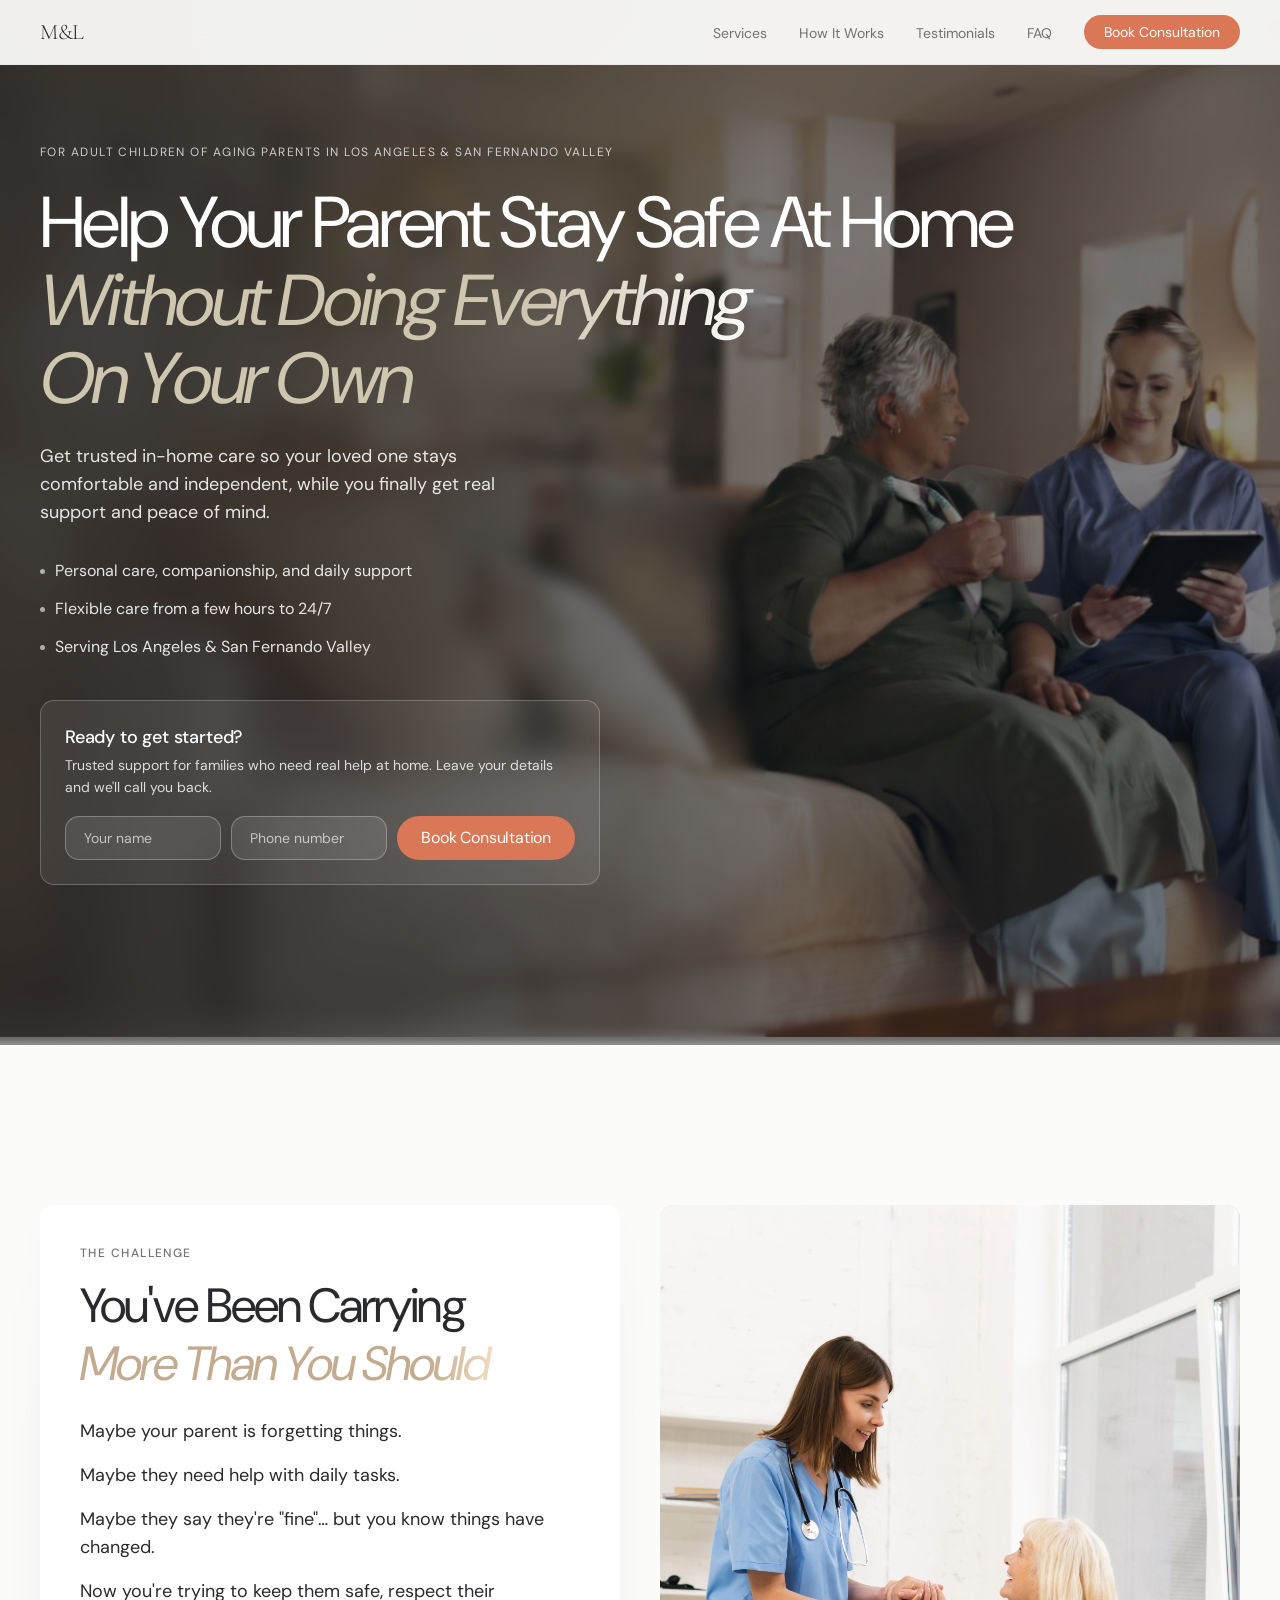
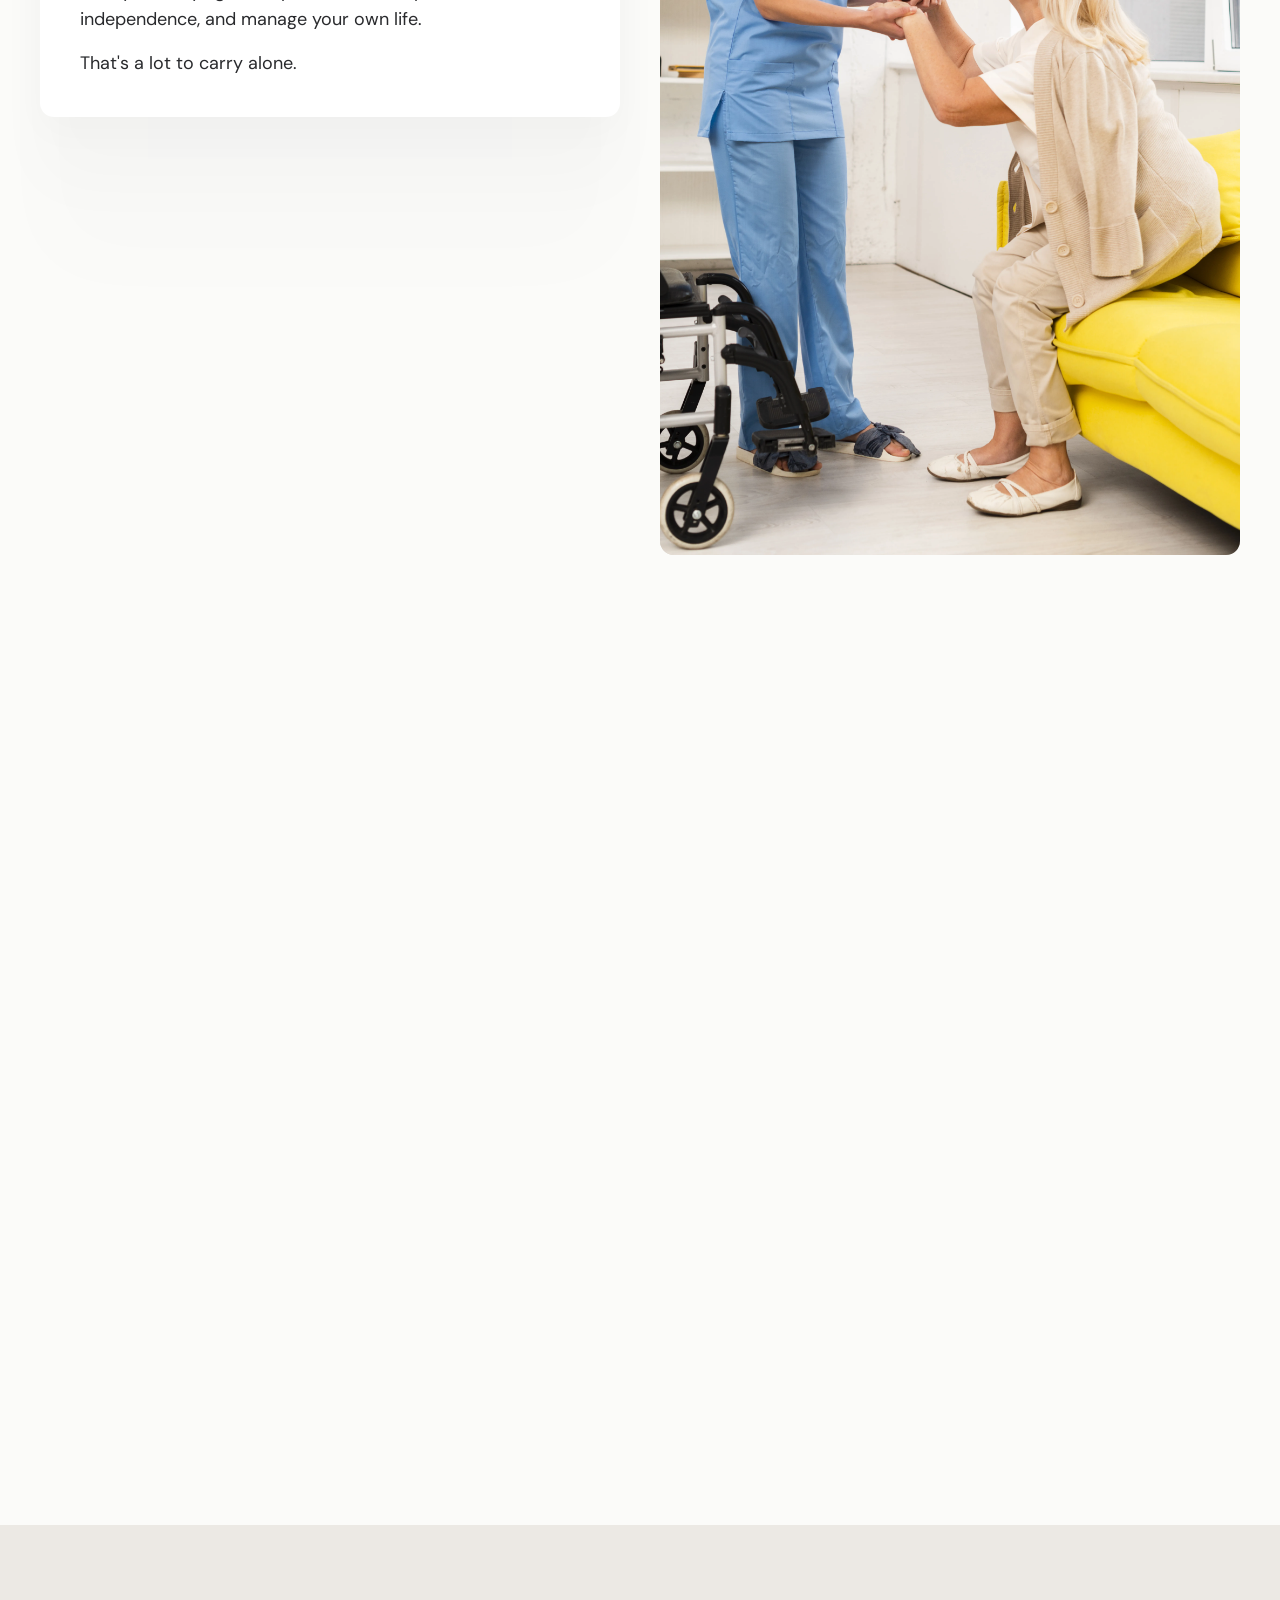
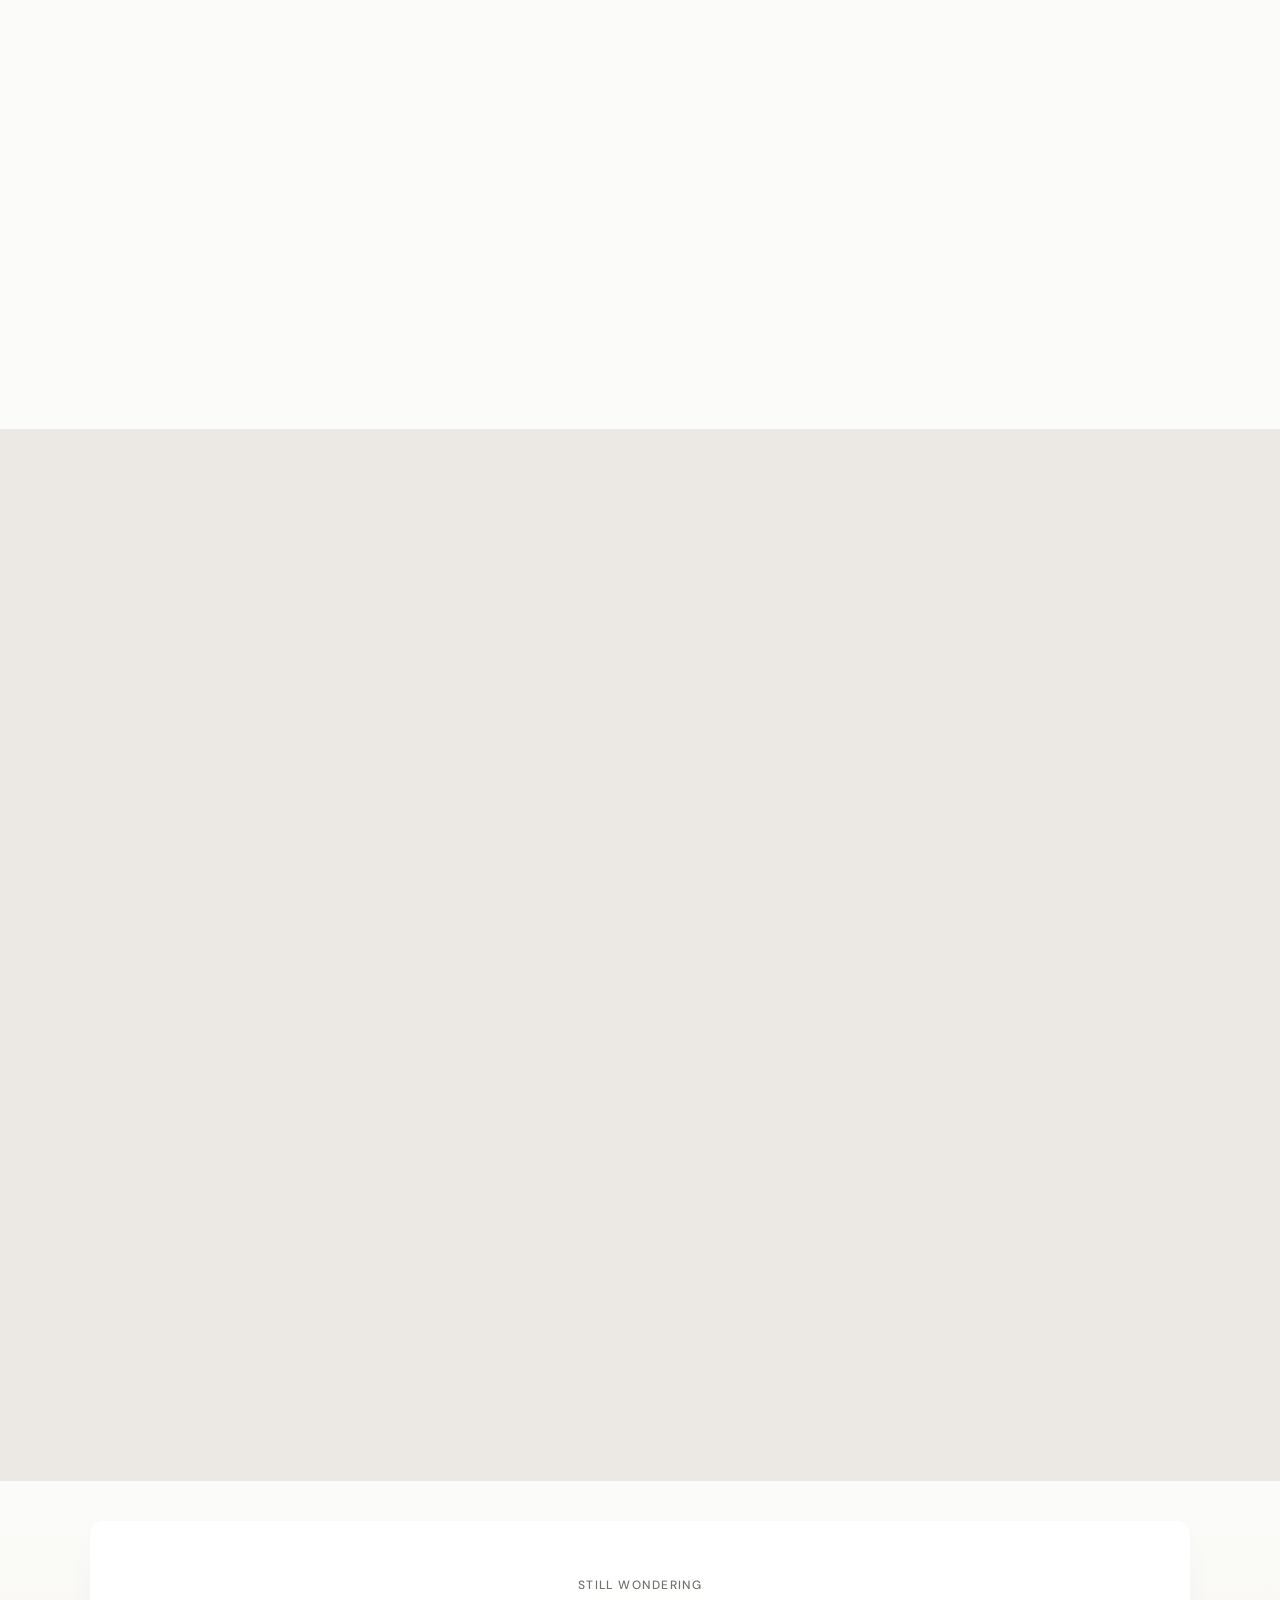
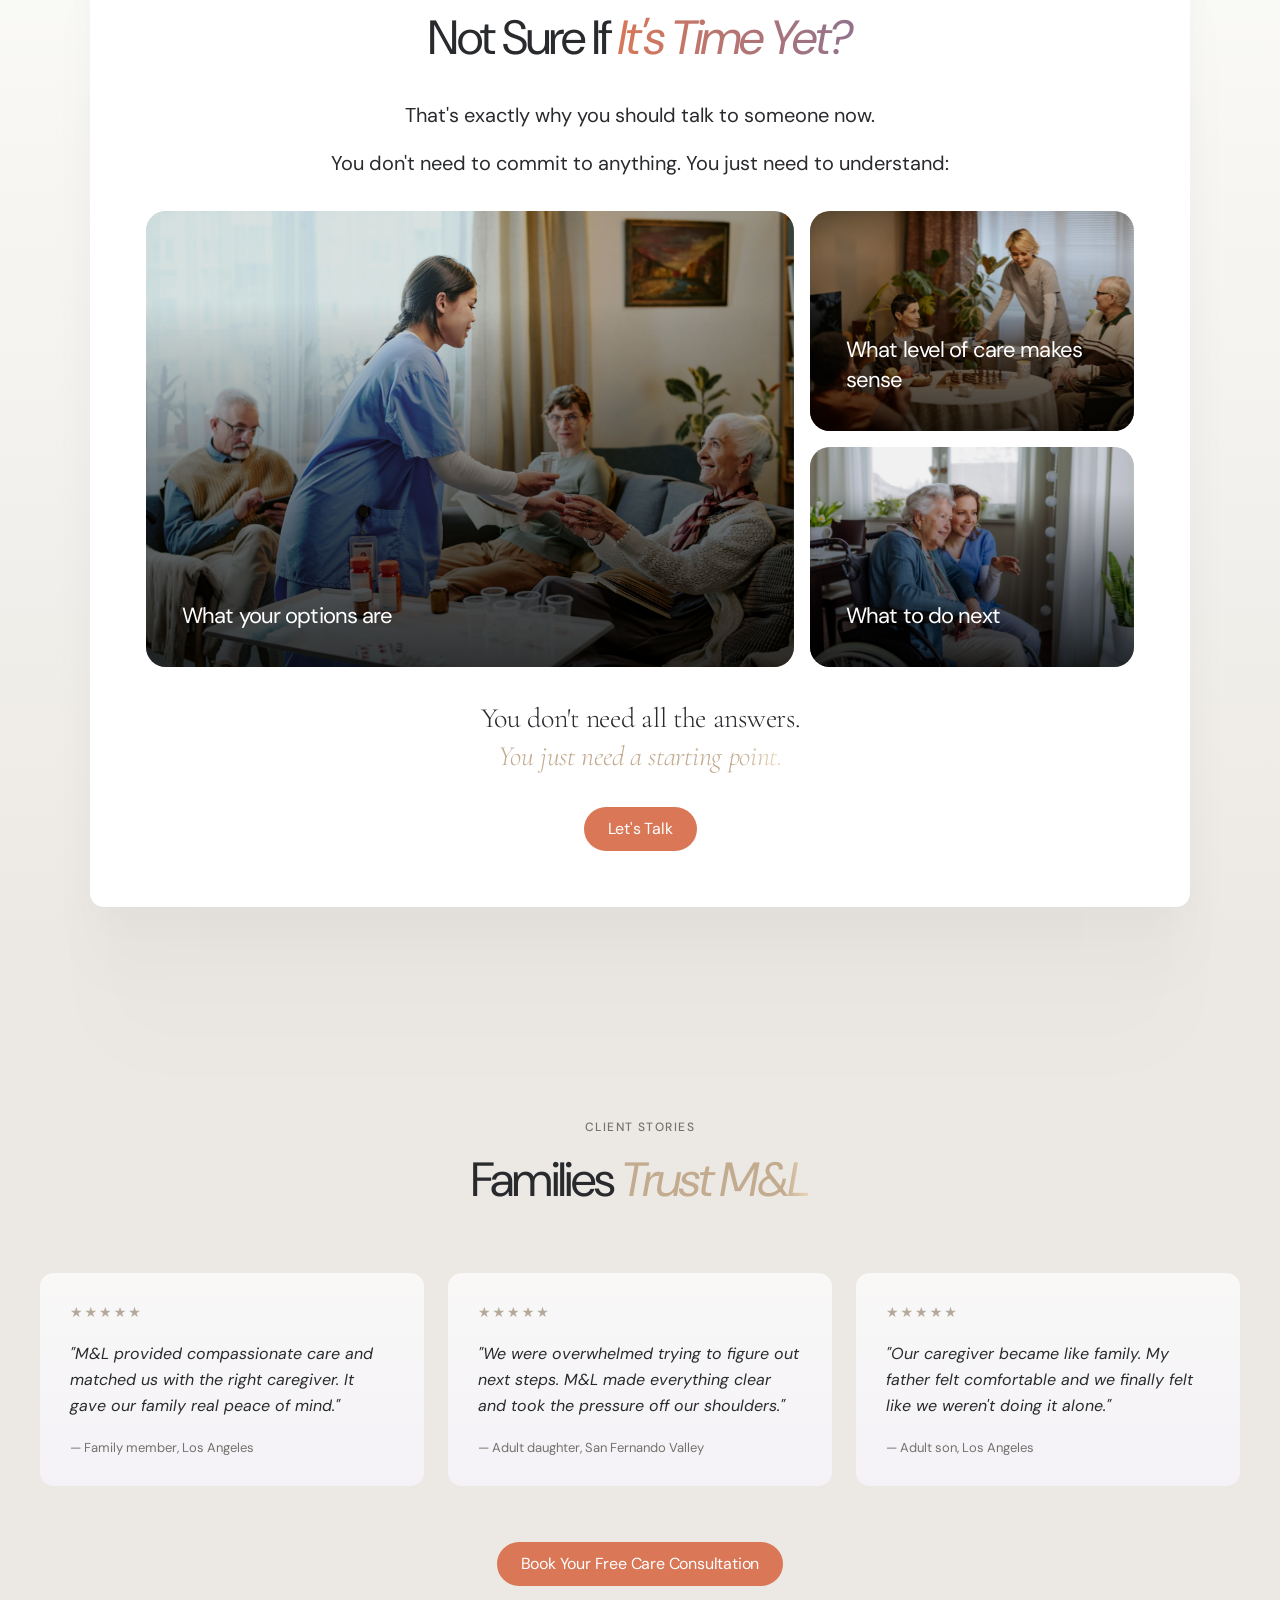
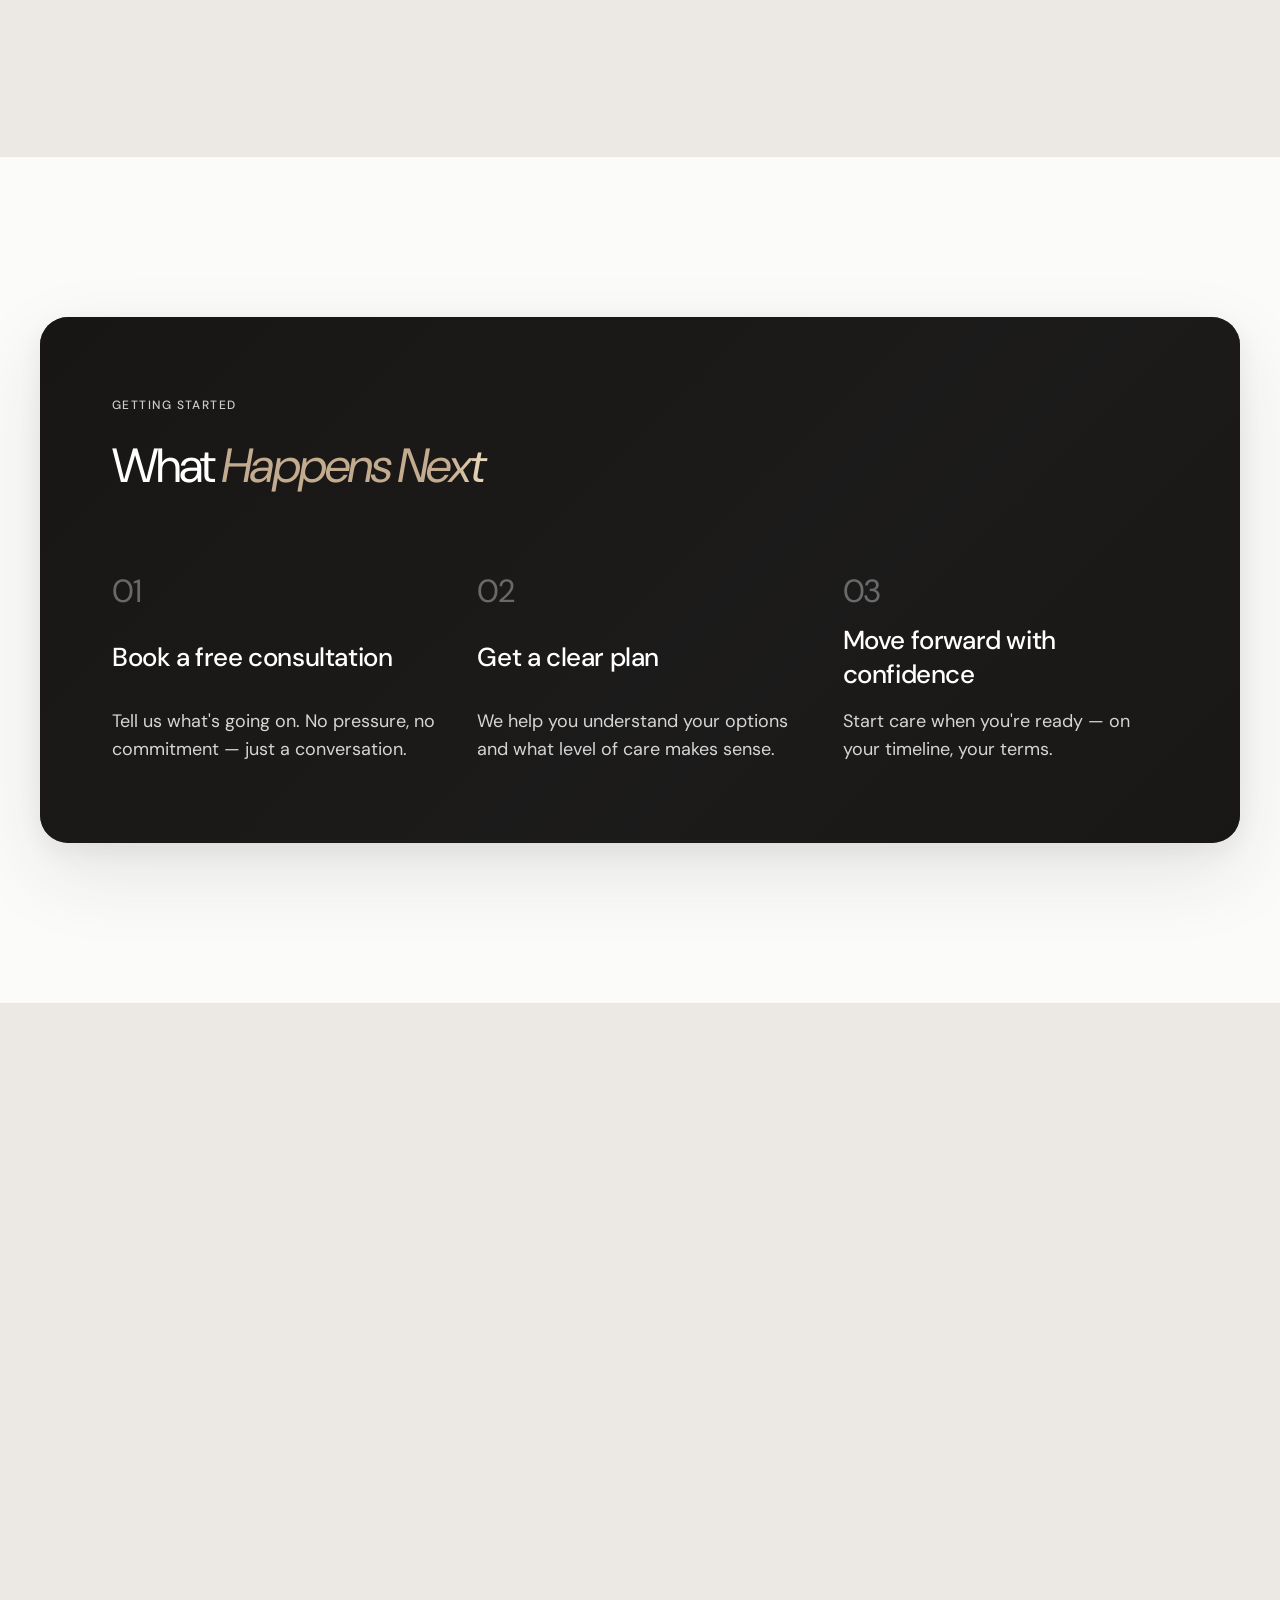
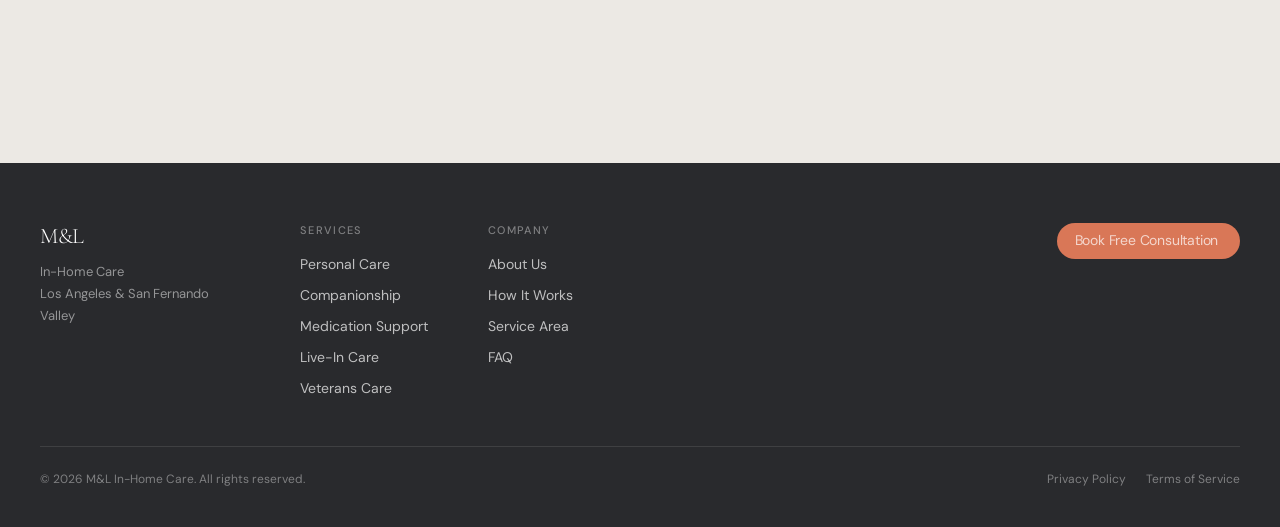
==== index.html @ bb6b0d6b "Fix thank-you video, add back-home CTA, widen LP hero text - thank-you.html: swap Cloudinary iframe " ====
<!DOCTYPE html>
<html lang="en">
<head>
<meta charset="UTF-8" />
<meta name="viewport" content="width=device-width, initial-scale=1.0" />
<title>M&L In-Home Care — Los Angeles & San Fernando Valley</title>

<link rel="preconnect" href="https://fonts.googleapis.com" />
<link rel="preconnect" href="https://fonts.gstatic.com" crossorigin />
<link href="https://fonts.googleapis.com/css2?family=Cormorant+Garamond:ital,wght@0,300;0,400;1,300;1,400&family=DM+Sans:ital,wght@0,300;0,400;0,500;1,300;1,400&display=swap" rel="stylesheet" />


<style>
  /* ─── DESIGN TOKENS ─── */
  :root {
    --c-bg: #fbfbf9;
    --c-bg-alt: #ece9e4;
    --c-text: #292a2d;
    --c-text-secondary: #73726c;
    --c-text-subdued: #5b666f;
    --c-white: #ffffff;
    --c-btn: #d97757;
    --c-btn-hover: #d78061;
    --c-border: #e6e8e9;
    --c-accent: #004250;
    --shadow-card: 0px 17px 37px rgba(41,42,45,0.02), 0px 67px 67px rgba(41,42,45,0.02), 0px 150px 90px rgba(41,42,45,0.01), 0px 267px 107px rgba(41,42,45,0);
    --font-serif: 'Cormorant Garamond', Georgia, serif;
    --font-sans: 'DM Sans', system-ui, -apple-system, sans-serif;
    --radius-sm: 8px;
    --radius-md: 14px;
    --radius-lg: 20px;
    --radius-pill: 9999px;
    --max-w: 1280px;
    --pad-h: 40px;
    --ease-organic: cubic-bezier(0.22, 1, 0.36, 1);
    --dur-btn: 0.45s;
  }

  *, *::before, *::after { box-sizing: border-box; margin: 0; padding: 0; }

  html { scroll-behavior: smooth; }

  /* ─── DECK-STYLE SNAP SCROLL (desktop only) ─── */
  @media (min-width: 901px) {
    html {
      scroll-padding-top: 64px;
    }
    #solution,
    #why,
    #services,
    #testimonials,
    #process,
    #faq,
    #cta-final {
      min-height: 90vh;
      display: flex;
      align-items: center;
    }
    #solution > .container,
    #why > .container,
    #services > .container,
    #testimonials > .container,
    #process > .container,
    #faq > .container,
    #cta-final > .container {
      width: 100%;
    }
    #services,
    #testimonials,
    #faq {
      padding-top: 100px;
      padding-bottom: 100px;
    }
    .faq-item { padding: 16px 0; }
  }

  body {
    font-family: var(--font-sans);
    background: var(--c-bg);
    color: var(--c-text);
    -webkit-font-smoothing: antialiased;
    overflow-x: hidden;
  }

  /* ─── CONTAINER ─── */
  .container {
    max-width: var(--max-w);
    margin: 0 auto;
    padding: 0 var(--pad-h);
  }

  /* ─── NAV ─── */
  nav {
    position: fixed;
    top: 0; left: 0; right: 0;
    z-index: 100;
    background: rgba(251,251,249,0.95);
    backdrop-filter: blur(16px);
    -webkit-backdrop-filter: blur(16px);
    border-bottom: 1px solid var(--c-border);
    transition: opacity 220ms ease, transform 220ms ease;
  }
  nav.is-hidden {
    opacity: 0;
    pointer-events: none;
    transform: translateY(-8px);
  }
  @media (max-width: 900px) {
    nav.is-hidden {
      opacity: 1;
      pointer-events: auto;
      transform: none;
    }
  }
  @media (prefers-reduced-motion: reduce) {
    nav { transition: none; }
  }
  .nav-inner {
    max-width: var(--max-w);
    margin: 0 auto;
    padding: 0 var(--pad-h);
    height: 64px;
    display: flex;
    align-items: center;
    justify-content: space-between;
  }
  .nav-logo {
    font-family: var(--font-serif);
    font-size: 22px;
    font-weight: 300;
    color: var(--c-text);
    letter-spacing: -0.5px;
    text-decoration: none;
  }
  .nav-links {
    display: flex;
    align-items: center;
    gap: 32px;
    list-style: none;
  }
  .nav-links a {
    font-size: 14px;
    color: var(--c-text-secondary);
    text-decoration: none;
    transition: color var(--dur-btn) var(--ease-organic);
  }
  .nav-links a:not(.nav-cta) {
    position: relative;
  }
  .nav-links a:not(.nav-cta)::after {
    content: '';
    position: absolute;
    left: 0;
    bottom: -4px;
    width: 100%;
    height: 1.5px;
    background: var(--c-btn);
    transform: scaleX(0);
    transform-origin: left center;
    transition: transform var(--dur-btn) var(--ease-organic);
  }
  .nav-links a:not(.nav-cta):hover { color: var(--c-btn); }
  .nav-links a:not(.nav-cta):hover::after { transform: scaleX(1); }
  .nav-cta {
    display: inline-flex;
    align-items: center;
    background: var(--c-btn);
    color: var(--c-white) !important;
    padding: 8px 20px;
    border-radius: var(--radius-pill);
    font-size: 14px !important;
    line-height: 1;
    transition: background var(--dur-btn) var(--ease-organic) !important;
  }
  .nav-cta:hover { background: var(--c-btn-hover) !important; color: var(--c-white) !important; }
  .nav-cta::after {
    content: '→';
    display: inline-flex;
    align-items: center;
    line-height: 1;
    font-size: 1.25em;
    max-width: 0;
    margin-left: 0;
    opacity: 0;
    overflow: hidden;
    transition: max-width var(--dur-btn) var(--ease-organic), margin-left var(--dur-btn) var(--ease-organic), opacity var(--dur-btn) var(--ease-organic);
  }
  .nav-cta:hover::after {
    max-width: 1.5em;
    margin-left: 6px;
    opacity: 1;
  }
  .nav-mobile-btn {
    display: none;
    background: none;
    border: none;
    cursor: pointer;
    padding: 4px;
    color: var(--c-text);
  }

  /* ─── BUTTONS ─── */
  .btn {
    display: inline-flex;
    align-items: center;
    justify-content: center;
    border: none;
    cursor: pointer;
    font-family: var(--font-sans);
    font-size: 16px;
    font-weight: 400;
    line-height: 1;
    border-radius: var(--radius-pill);
    padding: 10px 24px;
    height: 44px;
    text-decoration: none;
    transition: background var(--dur-btn) var(--ease-organic), transform var(--dur-btn) var(--ease-organic);
    letter-spacing: -0.2px;
  }
  .btn-primary { background: var(--c-btn); color: var(--c-white); }
  .btn-primary:hover { background: var(--c-btn-hover); transform: translateY(-1px); }
  .btn-primary::after {
    content: '→';
    display: inline-flex;
    align-items: center;
    line-height: 1;
    font-size: 1.25em;
    max-width: 0;
    margin-left: 0;
    opacity: 0;
    overflow: hidden;
    transition: max-width var(--dur-btn) var(--ease-organic), margin-left var(--dur-btn) var(--ease-organic), opacity var(--dur-btn) var(--ease-organic);
  }
  .btn-primary:hover::after {
    max-width: 1.5em;
    margin-left: 8px;
    opacity: 1;
  }
  .btn-sm { font-size: 14px; height: 36px; padding: 8px 18px; }

  /* ─── LOCATION PILL ─── */
  .location-pill {
    display: inline-block;
    padding: 8px 16px;
    background: rgba(255,255,255,0.15);
    border-radius: var(--radius-md);
    font-size: 14px;
    color: #A6A09B;
  }

  /* ─── SCROLL ANIMATION ─── */
  .reveal {
    opacity: 0;
    transform: translateY(24px);
    transition: opacity 0.7s ease, transform 0.7s ease;
  }
  .reveal.visible {
    opacity: 1;
    transform: translateY(0);
  }
  .reveal-left {
    opacity: 0;
    transform: translateX(-24px);
    transition: opacity 0.7s ease, transform 0.7s ease;
  }
  .reveal-left.visible {
    opacity: 1;
    transform: translateX(0);
  }
  .reveal-right {
    opacity: 0;
    transform: translateX(24px);
    transition: opacity 0.7s ease, transform 0.7s ease;
  }
  .reveal-right.visible {
    opacity: 1;
    transform: translateX(0);
  }
  .delay-1 { transition-delay: 0.1s; }
  .delay-2 { transition-delay: 0.2s; }
  .delay-3 { transition-delay: 0.3s; }
  .delay-4 { transition-delay: 0.4s; }

  /* ─── SECTION HEADINGS ─── */
  .section-eyebrow {
    font-size: 12px;
    font-weight: 500;
    letter-spacing: 0.12em;
    text-transform: uppercase;
    color: var(--c-text-secondary);
    margin-bottom: 16px;
  }
  .section-title {
    font-family: var(--font-sans);
    font-size: 48px;
    font-weight: 400;
    line-height: 58px;
    letter-spacing: -1.92px;
    color: var(--c-text);
    margin-bottom: 24px;
  }
  @keyframes title-em-shine {
    0%   { background-position: 200% center; }
    100% { background-position: -200% center; }
  }
  .section-title em,
  .problem-card-headline em,
  .outcome-headline em,
  .objection-bold em {
    font-style: italic;
    display: inline-block;
    padding: 0 0.12em;
    margin: 0 -0.12em;
    background: linear-gradient(
      90deg,
      #C2AB8E 0%,
      #C2AB8E 42%,
      #F0DDC2 50%,
      #C2AB8E 58%,
      #C2AB8E 100%
    );
    background-size: 200% auto;
    -webkit-background-clip: text;
    background-clip: text;
    -webkit-text-fill-color: transparent;
    color: transparent;
    animation: title-em-shine 7s linear infinite;
  }
  /* ─── ICON CIRCLE ─── */
  .icon-circle {
    width: 40px;
    height: 40px;
    border-radius: 50%;
    background: var(--c-text);
    display: flex;
    align-items: center;
    justify-content: center;
    flex-shrink: 0;
    transition: background 280ms ease, transform 280ms cubic-bezier(0.2, 0.7, 0.2, 1);
  }
  .icon-circle svg {
    width: 16px;
    height: 16px;
    stroke: var(--c-white);
    fill: none;
    stroke-width: 1.5;
    stroke-linecap: round;
    stroke-linejoin: round;
  }

  /* ─── PLACEHOLDER IMAGE ─── */
  .img-placeholder {
    width: 100%;
    border-radius: var(--radius-md);
    overflow: hidden;
    position: relative;
    background: #e8e4de;
  }
  .img-placeholder-inner {
    display: flex;
    flex-direction: column;
    align-items: center;
    justify-content: center;
    padding: 48px 32px;
    text-align: center;
    gap: 12px;
    min-height: 420px;
  }
  .img-placeholder-stripes {
    position: absolute;
    inset: 0;
    background-image: repeating-linear-gradient(
      -45deg,
      transparent,
      transparent 12px,
      rgba(115,114,108,0.07) 12px,
      rgba(115,114,108,0.07) 13px
    );
  }
  .img-placeholder-label {
    position: relative;
    font-family: monospace;
    font-size: 11px;
    color: var(--c-text-secondary);
    opacity: 0.7;
    letter-spacing: 0.05em;
    text-align: center;
    line-height: 1.6;
  }

  /* ═══════════════════════════════════════
     SECTION 1: HERO
  ═══════════════════════════════════════ */
  #hero {
    position: relative;
    background-image: url('/images/hero-bg.jpg');
    background-size: cover;
    background-position: 60% center;
    background-repeat: no-repeat;
    padding-top: calc(80px + 64px);
    padding-bottom: 160px;
    overflow: hidden;
  }
  .hero-overlay {
    position: absolute;
    inset: 0;
    background: rgba(20, 18, 15, 0.48);
    z-index: 0;
  }
  .hero-inner {
    position: relative;
    z-index: 1;
    display: flex;
    justify-content: flex-start;
  }
  .hero-text { max-width: 1100px; }

  .hero-eyebrow {
    font-size: 12px;
    font-weight: 400;
    letter-spacing: 0.12em;
    text-transform: uppercase;
    color: rgba(255,255,255,0.75);
    margin-bottom: 24px;
  }
  .hero-headline {
    font-family: var(--font-sans);
    font-size: 72px;
    font-weight: 400;
    line-height: 78px;
    letter-spacing: -2.7px;
    color: #ffffff;
    margin-bottom: 24px;
  }
  .hero-headline em {
    font-style: italic;
    display: inline-block;
    padding: 0 0.12em;
    margin: 0 -0.12em;
    background: linear-gradient(
      90deg,
      #cfc6b0 0%,
      #cfc6b0 35%,
      #ffffff 50%,
      #cfc6b0 65%,
      #cfc6b0 100%
    );
    background-size: 200% auto;
    -webkit-background-clip: text;
    background-clip: text;
    -webkit-text-fill-color: transparent;
    color: transparent;
    animation: title-em-shine 7s linear infinite;
  }
  .hero-subheadline {
    font-size: 18px;
    line-height: 28px;
    color: rgba(255,255,255,0.88);
    margin-bottom: 32px;
    max-width: 480px;
  }
  .hero-bullets {
    list-style: none;
    margin-bottom: 40px;
    display: flex;
    flex-direction: column;
    gap: 12px;
  }
  .hero-bullets li {
    display: flex;
    align-items: center;
    gap: 10px;
    font-size: 16px;
    line-height: 26px;
    color: rgba(255,255,255,0.88);
  }
  .hero-bullets li::before {
    content: '';
    width: 5px;
    height: 5px;
    border-radius: 50%;
    background: rgba(255,255,255,0.6);
    flex-shrink: 0;
  }

  /* ─── SHARED INPUT (used by hero easy-form) ─── */
  .trust-cta-input {
    font-family: var(--font-sans);
    font-size: 14px;
    color: var(--c-text);
    background: var(--c-bg-alt);
    border: 1px solid var(--c-border);
    border-radius: var(--radius-md);
    padding: 0 18px;
    height: 44px;
    outline: none;
    transition: border-color 0.2s;
    width: 180px;
  }
  .trust-cta-input:focus { border-color: var(--c-text-secondary); }
  .trust-cta-input::placeholder { color: #b0aea9; }
  .trust-cta-btn { white-space: nowrap; flex-shrink: 0; }

  /* ─── HERO EASY-FORM (glass → solid on hover) ─── */
  .hero-easy-form {
    margin-top: 32px;
    max-width: 560px;
    padding: 24px;
    border-radius: var(--radius-md);
    background: rgba(255,255,255,0.08);
    backdrop-filter: blur(14px);
    -webkit-backdrop-filter: blur(14px);
    border: 1px solid rgba(255,255,255,0.22);
    transition: background 240ms ease, border-color 240ms ease,
                box-shadow 240ms ease, transform 240ms ease;
  }
  .hero-easy-title {
    font-size: 18px;
    font-weight: 500;
    color: #fff;
    margin: 0 0 6px;
    letter-spacing: -0.01em;
    transition: color 240ms ease;
  }
  .hero-easy-desc {
    font-size: 14px;
    line-height: 1.55;
    color: rgba(255,255,255,0.82);
    margin: 0 0 18px;
    transition: color 240ms ease;
  }
  .hero-easy-form form {
    display: flex;
    gap: 10px;
    flex-wrap: wrap;
    align-items: center;
  }
  .hero-easy-form .trust-cta-input {
    background: rgba(255,255,255,0.10);
    color: #fff;
    border-color: rgba(255,255,255,0.28);
    width: auto;
    flex: 1;
    min-width: 140px;
    transition: background 240ms ease, border-color 240ms ease, color 240ms ease;
  }
  .hero-easy-form .trust-cta-input::placeholder { color: rgba(255,255,255,0.65); }

  .hero-easy-form:hover,
  .hero-easy-form:focus-within,
  .hero-easy-form.is-tapped {
    background: #ffffff;
    border-color: rgba(0,0,0,0.06);
    box-shadow: 0 18px 50px rgba(20,18,15,0.28);
    transform: translateY(-2px);
  }
  .hero-easy-form:hover .hero-easy-title,
  .hero-easy-form:focus-within .hero-easy-title,
  .hero-easy-form.is-tapped .hero-easy-title { color: var(--c-text); }
  .hero-easy-form:hover .hero-easy-desc,
  .hero-easy-form:focus-within .hero-easy-desc,
  .hero-easy-form.is-tapped .hero-easy-desc { color: var(--c-text-secondary); }
  .hero-easy-form:hover .trust-cta-input,
  .hero-easy-form:focus-within .trust-cta-input,
  .hero-easy-form.is-tapped .trust-cta-input {
    background: var(--c-bg-alt);
    color: var(--c-text);
    border-color: var(--c-border);
  }
  .hero-easy-form:hover .trust-cta-input::placeholder,
  .hero-easy-form:focus-within .trust-cta-input::placeholder,
  .hero-easy-form.is-tapped .trust-cta-input::placeholder { color: #b0aea9; }
  @media (max-width: 900px) {
    .hero-easy-form { max-width: 100%; }
  }

  /* ═══════════════════════════════════════
     BENTO GRID (used inside Still Wondering)
  ═══════════════════════════════════════ */
  .bento-grid {
    width: 100%;
    display: grid;
    grid-template-columns: 2fr 1fr;
    grid-template-rows: 1fr 1fr;
    grid-template-areas:
      "big top"
      "big bottom";
    gap: 16px;
    min-height: 340px;
  }
  .bento-card {
    background: #dcd8d2;
    border-radius: 20px;
    padding: 36px;
    display: flex;
    flex-direction: column;
    justify-content: flex-end;
    align-items: flex-start;
    min-height: 220px;
    position: relative;
    overflow: hidden;
    text-align: left;
  }
  .bento-card:nth-child(1) { grid-area: big; }
  .bento-card:nth-child(2) { grid-area: top; }
  .bento-card:nth-child(3) { grid-area: bottom; }
  .bento-card-img {
    position: absolute;
    inset: 0;
    width: 100%;
    height: 100%;
    object-fit: cover;
    z-index: 0;
    transition: transform 700ms cubic-bezier(0.2, 0.7, 0.2, 1);
    will-change: transform;
  }
  @media (hover: hover) and (min-width: 901px) {
    .bento-card:hover .bento-card-img { transform: scale(1.07); }
  }
  .bento-card::after {
    content: '';
    position: absolute;
    inset: 0;
    background: linear-gradient(to top, rgba(0,0,0,0.78) 0%, rgba(0,0,0,0.42) 45%, rgba(0,0,0,0.05) 80%);
    z-index: 1;
    pointer-events: none;
  }
  .bento-card-text {
    font-family: var(--font-sans);
    font-size: 22px;
    font-weight: 400;
    line-height: 30px;
    letter-spacing: -0.88px;
    color: #ffffff;
    margin: 0;
    max-width: 100%;
    position: relative;
    z-index: 2;
    text-shadow: 0 1px 12px rgba(0,0,0,0.25);
  }
  @media (max-width: 900px) {
    .bento-grid {
      grid-template-columns: 1fr;
      grid-template-rows: auto auto auto;
      grid-template-areas: "big" "top" "bottom";
      min-height: 0;
      gap: 14px;
    }
    .bento-card { padding: 32px; min-height: 200px; }
    .bento-card-text {
      font-size: 20px;
      line-height: 28px;
      letter-spacing: -0.8px;
    }
  }
  @media (max-width: 480px) {
    .bento-card { padding: 28px; min-height: 180px; }
    .bento-card-text {
      font-size: 18px;
      line-height: 26px;
      letter-spacing: -0.72px;
    }
  }

  /* ═══════════════════════════════════════
     SECTION 3: PROBLEM
  ═══════════════════════════════════════ */
  #problem {
    background: var(--c-bg);
    padding: 160px 0;
  }
  .problem-inner {
    display: grid;
    grid-template-columns: 1fr 1fr;
    gap: 40px;
    align-items: stretch;
  }
  .problem-carousel {
    position: relative;
    width: 100%;
    aspect-ratio: 4 / 5;
    min-height: 600px;
    border-radius: var(--radius-md);
    overflow: hidden;
    background: #d9d4ca;
  }
  .problem-carousel-img {
    position: absolute;
    inset: 0;
    width: 100%;
    height: 100%;
    object-fit: cover;
    opacity: 0;
    transition: opacity 1s ease;
  }
  .problem-carousel-img.active { opacity: 1; }
  .problem-cards {
    display: flex;
    flex-direction: column;
    gap: 40px;
    justify-content: center;
  }
  .problem-card-block {
    background: var(--c-white);
    border-radius: var(--radius-md);
    padding: 40px;
    box-shadow: var(--shadow-card);
  }
  .problem-card-block .section-eyebrow {
    font-size: 12px;
    letter-spacing: 0.12em;
    text-transform: uppercase;
    color: var(--c-text-secondary);
    margin-bottom: 16px;
  }
  .problem-card-headline {
    font-family: var(--font-sans);
    font-size: 48px;
    font-weight: 400;
    line-height: 58px;
    color: var(--c-text);
    margin-bottom: 24px;
    letter-spacing: -1.92px;
  }
  .problem-body p {
    font-size: 18px;
    line-height: 28px;
    color: var(--c-text);
    margin-bottom: 16px;
  }
  .problem-body p:last-child { margin-bottom: 0; }
  .problem-subheading {
    font-size: 18px;
    color: var(--c-text);
    margin-bottom: 24px;
  }
  .problem-checklist {
    list-style: none;
    display: flex;
    flex-direction: column;
    gap: 16px;
    margin-bottom: 32px;
  }
  .problem-checklist li {
    display: flex;
    align-items: center;
    gap: 16px;
    font-size: 16px;
    line-height: 26px;
    color: var(--c-text);
  }
  .problem-check {
    width: 24px;
    height: 24px;
    border-radius: 50%;
    background: var(--c-text);
    display: flex;
    align-items: center;
    justify-content: center;
    flex-shrink: 0;
  }
  .problem-check svg {
    width: 12px;
    height: 12px;
    stroke: #fff;
    fill: none;
    stroke-width: 2;
    stroke-linecap: round;
    stroke-linejoin: round;
  }

  @media (max-width: 768px) {
    .problem-inner { grid-template-columns: 1fr; gap: 24px; }
    .problem-carousel { min-height: 400px; }
    .problem-card-block { padding: 32px; }
    .problem-card-headline { font-size: 38px; line-height: 46px; }
  }

  /* ═══════════════════════════════════════
     SECTION 4: SOLUTION
  ═══════════════════════════════════════ */
  #solution {
    background: var(--c-bg);
    padding: 160px 0;
  }
  .solution-inner {
    display: grid;
    grid-template-columns: 1fr 1fr;
    gap: 80px;
    align-items: start;
  }
  .solution-services {
    display: grid;
    grid-template-columns: 1fr 1fr;
    gap: 12px;
    margin-top: 16px;
  }
  .service-pill {
    background: var(--c-bg-alt);
    border-radius: var(--radius-md);
    padding: 10px 14px;
    font-size: 14px;
    color: var(--c-text);
    line-height: 22px;
    cursor: default;
    transition: background var(--dur-btn) var(--ease-organic), transform var(--dur-btn) var(--ease-organic), box-shadow var(--dur-btn) var(--ease-organic);
  }
  .service-pill:hover {
    background: var(--c-white);
    transform: translateY(-2px);
    box-shadow: 0 4px 12px rgba(41,42,45,0.06);
  }

  /* ═══════════════════════════════════════
     SECTION 5: EMOTIONAL OUTCOME
  ═══════════════════════════════════════ */
  #outcome {
    background: var(--c-bg-alt);
    padding: 160px 0;
  }
  .outcome-inner {
    display: grid;
    grid-template-columns: 1fr 1fr;
    gap: 40px;
    align-items: stretch;
  }
  .outcome-image {
    position: relative;
    width: 100%;
    aspect-ratio: 4 / 5;
    min-height: 600px;
    border-radius: var(--radius-md);
    overflow: hidden;
    background: #d9d4ca;
  }
  .outcome-video {
    position: absolute;
    inset: 0;
    width: 100%;
    height: 100%;
    object-fit: cover;
    display: block;
  }
  .outcome-cards {
    display: flex;
    flex-direction: column;
    gap: 40px;
    justify-content: center;
  }
  .outcome-card-block {
    background: var(--c-white);
    border-radius: var(--radius-md);
    padding: 40px;
    box-shadow: var(--shadow-card);
  }
  .outcome-card-block .section-eyebrow {
    font-size: 12px;
    letter-spacing: 0.12em;
    text-transform: uppercase;
    color: var(--c-text-secondary);
    margin-bottom: 16px;
  }
  .outcome-card-block .outcome-headline {
    font-family: var(--font-sans);
    font-size: 48px;
    font-weight: 400;
    line-height: 58px;
    color: var(--c-text);
    margin-bottom: 24px;
    letter-spacing: -1.92px;
  }
  .outcome-body p {
    font-size: 18px;
    line-height: 28px;
    color: var(--c-text);
    margin-bottom: 16px;
  }
  .outcome-body p:last-child { margin-bottom: 0; }
  .outcome-subheading {
    font-size: 18px;
    color: var(--c-text);
    margin-bottom: 24px;
  }
  .outcome-checklist {
    list-style: none;
    display: flex;
    flex-direction: column;
    gap: 16px;
  }
  .outcome-checklist li {
    display: flex;
    align-items: center;
    gap: 16px;
    font-size: 16px;
    line-height: 26px;
    color: var(--c-text);
  }
  .outcome-check {
    width: 24px;
    height: 24px;
    border-radius: 50%;
    background: var(--c-text);
    display: flex;
    align-items: center;
    justify-content: center;
    flex-shrink: 0;
  }
  .outcome-check svg {
    width: 12px;
    height: 12px;
    stroke: #fff;
    fill: none;
    stroke-width: 2;
    stroke-linecap: round;
    stroke-linejoin: round;
  }

  @media (max-width: 768px) {
    .outcome-inner { grid-template-columns: 1fr; gap: 24px; }
    .outcome-card-block { padding: 32px; }
    .outcome-card-block .outcome-headline { font-size: 38px; line-height: 46px; }
  }

  /* ═══════════════════════════════════════
     SECTION 6: WHY M&L
  ═══════════════════════════════════════ */
  #why {
    background: var(--c-bg);
    padding: 160px 0;
  }
  .why-inner {
    display: grid;
    grid-template-columns: 1fr 1fr;
    grid-template-areas:
      "header header"
      "media list";
    column-gap: 80px;
    row-gap: 56px;
    align-items: center;
  }
  .why-header {
    grid-area: header;
    max-width: 720px;
    display: flex;
    flex-direction: column;
    gap: 12px;
  }
  .why-media { grid-area: media; }
  .why-list { grid-area: list; }
  .why-desc {
    font-size: 18px;
    line-height: 30px;
    color: var(--c-text-secondary);
    max-width: 600px;
  }
  .why-reasons {
    display: flex;
    flex-direction: column;
    gap: 32px;
  }
  .why-reason {
    display: flex;
    align-items: center;
    gap: 20px;
  }
  .why-reason .icon-circle {
    width: 52px;
    height: 52px;
  }
  .why-reason .icon-circle svg {
    width: 20px;
    height: 20px;
  }
  .why-reason-text { font-size: 18px; line-height: 30px; color: var(--c-text); }
  .why-slider {
    position: relative;
    width: 100%;
    aspect-ratio: 4 / 3;
    margin-top: 16px;
    border-radius: 16px;
    overflow: hidden;
    background: var(--c-bg-alt);
  }
  .why-slide {
    position: absolute;
    inset: 0;
    width: 100%;
    height: 100%;
    object-fit: cover;
    opacity: 0;
    transition: opacity 900ms ease;
  }
  .why-slide.is-active { opacity: 1; }
  .why-slider-dots {
    position: absolute;
    bottom: 14px;
    left: 50%;
    transform: translateX(-50%);
    display: flex;
    gap: 8px;
    z-index: 2;
  }
  .why-slider-dot {
    width: 8px;
    height: 8px;
    border-radius: 50%;
    background: rgba(255,255,255,0.55);
    border: none;
    padding: 0;
    cursor: pointer;
    box-shadow: 0 1px 6px rgba(0,0,0,0.25);
    transition: background 200ms ease, transform 200ms ease;
  }
  .why-slider-dot:hover { background: rgba(255,255,255,0.9); }
  .why-slider-dot.is-active { background: #fff; transform: scale(1.3); }

  /* ═══════════════════════════════════════
     SECTION 7: SERVICES
  ═══════════════════════════════════════ */
  #services {
    background: var(--c-bg-alt);
    padding: 160px 0;
  }
  .services-grid {
    display: grid;
    grid-template-columns: repeat(4, 1fr);
    gap: 20px;
    margin-top: 64px;
  }
  .service-card {
    background: var(--c-white);
    border-radius: var(--radius-md);
    padding: 28px;
    box-shadow: var(--shadow-card);
    display: flex;
    flex-direction: column;
    gap: 14px;
    cursor: pointer;
    text-decoration: none;
    color: inherit;
    transition: transform 320ms cubic-bezier(0.2, 0.7, 0.2, 1),
                box-shadow 320ms ease;
  }
  .service-card-title {
    font-size: 18px;
    font-weight: 400;
    color: var(--c-text);
    line-height: 26px;
    letter-spacing: -0.3px;
    transition: color 240ms ease;
  }
  .service-card-desc {
    font-size: 14px;
    line-height: 22px;
    color: var(--c-text-secondary);
  }
  .service-card::after {
    content: 'Learn more →';
    display: block;
    margin-top: 4px;
    font-size: 13px;
    font-weight: 500;
    color: var(--c-btn);
    letter-spacing: 0.02em;
    opacity: 0;
    transform: translateY(4px);
    transition: opacity 280ms ease, transform 280ms ease;
  }
  @media (hover: hover) and (min-width: 901px) {
    .service-card:hover {
      transform: translateY(-6px);
      box-shadow: 0 20px 44px rgba(41,42,45,0.14);
    }
    .service-card:hover .icon-circle {
      background: var(--c-btn);
    }
    .service-card:hover::after {
      opacity: 1;
      transform: translateY(0);
    }
  }
  .services-cta {
    margin-top: 56px;
    text-align: center;
  }

  /* ═══════════════════════════════════════
     SECTION 8: OBJECTION
  ═══════════════════════════════════════ */
  #objection {
    background: linear-gradient(180deg, var(--c-bg) 0%, var(--c-bg-alt) 100%);
    padding: 40px 0;
    min-height: 90vh;
    display: flex;
    align-items: center;
  }
  .objection-inner {
    max-width: 1100px;
    width: 100%;
    margin: 0 auto;
    text-align: center;
    display: flex;
    flex-direction: column;
    align-items: center;
    gap: 32px;
    background: var(--c-white);
    border-radius: var(--radius-md);
    box-shadow: var(--shadow-card);
    padding: 56px 56px;
  }
  .objection-header {
    display: flex;
    flex-direction: column;
    align-items: center;
    gap: 16px;
  }
  .objection-header .section-eyebrow {
    margin-bottom: 0;
  }
  .objection-header .section-title {
    margin-bottom: 0;
  }
  .objection-header .section-title em {
    font-style: italic;
    background-image: linear-gradient(to right, var(--c-btn), #90728e, #ff9c7c, var(--c-btn));
    background-size: 300% 100%;
    background-repeat: repeat;
    -webkit-background-clip: text;
    background-clip: text;
    -webkit-text-fill-color: transparent;
    color: transparent;
    animation: gradientYoyo 18s ease-in-out infinite;
  }
  @keyframes gradientYoyo {
    0%   { background-position: 0% 50%; }
    50%  { background-position: 100% 50%; }
    100% { background-position: 0% 50%; }
  }
  .objection-body {
    display: flex;
    flex-direction: column;
    gap: 16px;
    max-width: 640px;
  }
  .objection-body p {
    font-size: 20px;
    line-height: 32px;
    color: var(--c-text);
    margin: 0;
  }
  .objection-bold {
    font-family: var(--font-serif);
    font-size: 28px;
    line-height: 38px;
    font-weight: 300;
    color: var(--c-text);
    letter-spacing: -0.3px;
    max-width: 640px;
  }
  .objection-cta {
    display: flex;
    flex-direction: column;
    align-items: center;
    gap: 16px;
  }

  @media (max-width: 768px) {
    #objection { min-height: 0; padding: 80px 0; }
    .objection-inner { gap: 40px; padding: 56px 28px; }
    .objection-bold { font-size: 22px; line-height: 32px; }
    .objection-body p { font-size: 18px; line-height: 28px; }
  }

  /* ═══════════════════════════════════════
     SECTION 9: TESTIMONIALS
  ═══════════════════════════════════════ */
  #testimonials {
    background: var(--c-bg-alt);
    padding: 160px 0;
  }
  .testimonials-grid {
    display: grid;
    grid-template-columns: repeat(3, 1fr);
    gap: 24px;
    margin-top: 64px;
  }
  .testimonial-card {
    background: linear-gradient(180deg, #f9f8f7 0%, #f4f2f7 100%);
    border-radius: var(--radius-md);
    padding: 30px;
    display: flex;
    flex-direction: column;
    gap: 20px;
    transition: transform 280ms cubic-bezier(0.2, 0.7, 0.2, 1),
                box-shadow 280ms ease,
                z-index 0s linear 0s;
    will-change: transform;
  }
  .testimonial-stars {
    color: #b5a99a;
    font-size: 14px;
    letter-spacing: 2px;
  }
  .testimonial-quote {
    font-size: 16px;
    line-height: 26px;
    color: var(--c-text);
    font-style: italic;
    transition: font-size 280ms ease, line-height 280ms ease;
  }
  .testimonial-attr {
    font-size: 13px;
    color: var(--c-text-secondary);
    margin-top: auto;
  }
  @media (hover: hover) and (min-width: 901px) {
    .testimonial-card:hover {
      transform: scale(1.08);
      box-shadow: 0 24px 60px rgba(41,42,45,0.14);
      z-index: 5;
      position: relative;
    }
    .testimonial-card:hover .testimonial-quote {
      font-size: 18px;
      line-height: 28px;
    }
  }
  .testimonials-cta {
    margin-top: 56px;
    text-align: center;
  }

  /* ═══════════════════════════════════════
     SECTION 10: PROCESS
  ═══════════════════════════════════════ */
  #process {
    background: var(--c-bg);
    padding: 160px 0;
  }
  .process-inner {
    background: var(--c-text);
    border-radius: 28px;
    box-shadow: 0 30px 80px rgba(41,42,45,0.10),
                0 8px 24px rgba(41,42,45,0.06);
    padding: 80px 72px;
    display: flex;
    flex-direction: column;
    gap: 56px;
    position: relative;
    overflow: hidden;
    isolation: isolate;
  }
  .process-bg-video {
    position: absolute;
    inset: 0;
    width: 100%;
    height: 100%;
    object-fit: cover;
    z-index: 0;
    pointer-events: none;
  }
  .process-inner::after {
    content: '';
    position: absolute;
    inset: 0;
    background: linear-gradient(135deg, rgba(20,18,15,0.82) 0%, rgba(20,18,15,0.62) 60%, rgba(20,18,15,0.78) 100%);
    z-index: 1;
    pointer-events: none;
  }
  .process-inner > .process-header,
  .process-inner > .process-steps {
    position: relative;
    z-index: 2;
  }
  .process-inner .section-eyebrow { color: rgba(255,255,255,0.78); }
  .process-inner .section-title { color: #ffffff; }
  .process-inner .process-step-number { color: rgba(255,255,255,0.35); }
  .process-inner .process-step-title { color: #ffffff; }
  .process-inner .process-step-desc { color: rgba(255,255,255,0.82); }
  .process-header {
    max-width: 520px;
    display: flex;
    flex-direction: column;
    gap: 8px;
  }
  .process-steps {
    display: grid;
    grid-template-columns: repeat(3, 1fr);
    gap: 40px;
  }
  .process-step {
    display: flex;
    flex-direction: column;
    gap: 16px;
  }
  .process-step-number {
    font-family: var(--font-sans);
    font-size: 32px;
    font-weight: 400;
    color: var(--c-border);
    line-height: 1;
    letter-spacing: -1.2px;
  }
  .process-step-title {
    font-size: 26px;
    font-weight: 500;
    color: var(--c-text);
    letter-spacing: -0.4px;
    line-height: 34px;
    min-height: 68px;
    display: flex;
    align-items: center;
  }
  @media (max-width: 768px) {
    .process-step-title { min-height: 0; display: block; }
  }
  .process-step-desc {
    font-size: 18px;
    line-height: 28px;
    color: var(--c-text-secondary);
  }

  /* ═══════════════════════════════════════
     SECTION 11: LOCAL
  ═══════════════════════════════════════ */
  #local {
    background: var(--c-bg-alt);
    padding: 160px 0;
  }
  .local-inner {
    display: grid;
    grid-template-columns: 1fr 1fr;
    gap: 80px;
    align-items: center;
  }
  .local-image {
    width: 100%;
    aspect-ratio: 4 / 3;
    object-fit: cover;
    border-radius: var(--radius-md);
    display: block;
  }

  /* ═══════════════════════════════════════
     SECTION 12: FAQ
  ═══════════════════════════════════════ */
  #faq {
    background: var(--c-bg);
    padding: 160px 0;
  }
  .faq-inner {
    display: grid;
    grid-template-columns: 1fr 1fr;
    gap: 80px;
    align-items: start;
  }
  .faq-list {
    display: flex;
    flex-direction: column;
    gap: 0;
  }
  .faq-item {
    border-top: 1px solid var(--c-border);
    padding: 20px 0;
  }
  .faq-item:last-child {
    border-bottom: 1px solid var(--c-border);
  }
  .faq-question {
    font-size: 16px;
    font-weight: 400;
    color: var(--c-text);
    cursor: pointer;
    display: flex;
    justify-content: space-between;
    align-items: center;
    gap: 16px;
    user-select: none;
  }
  .faq-question:hover { color: var(--c-text-secondary); }
  .faq-chevron {
    flex-shrink: 0;
    width: 16px;
    height: 16px;
    stroke: currentColor;
    fill: none;
    stroke-width: 1.5;
    stroke-linecap: round;
    stroke-linejoin: round;
    transition: transform 0.25s ease;
  }
  .faq-item.open .faq-chevron { transform: rotate(180deg); }
  .faq-answer {
    font-size: 15px;
    line-height: 24px;
    color: var(--c-text-secondary);
    max-height: 0;
    overflow: hidden;
    transition: max-height 0.35s ease, padding 0.25s ease;
  }
  .faq-item.open .faq-answer {
    max-height: 200px;
    padding-top: 12px;
  }

  /* ═══════════════════════════════════════
     SECTION 13: FINAL CTA
  ═══════════════════════════════════════ */
  #cta-final {
    background: var(--c-bg-alt);
    padding: 120px 0;
  }
  .cta-final-inner {
    display: grid;
    grid-template-columns: 1fr 1fr;
    gap: 80px;
    align-items: start;
  }
  .cta-final-left .section-title { margin-bottom: 16px; }
  .cta-final-subtitle {
    font-size: 18px;
    line-height: 28px;
    color: var(--c-text-secondary);
  }
  .cta-form {
    background: var(--c-white);
    border-radius: var(--radius-md);
    padding: 40px;
    box-shadow: var(--shadow-card);
    display: flex;
    flex-direction: column;
    gap: 16px;
  }
  .form-group {
    display: flex;
    flex-direction: column;
    gap: 6px;
  }
  .form-label {
    font-size: 13px;
    color: var(--c-text-secondary);
    letter-spacing: 0.02em;
  }
  .form-input {
    font-family: var(--font-sans);
    font-size: 15px;
    color: var(--c-text);
    background: var(--c-bg);
    border: 1px solid var(--c-border);
    border-radius: var(--radius-md);
    padding: 12px 16px;
    width: 100%;
    outline: none;
    transition: border-color 0.2s;
  }
  .form-input:focus { border-color: var(--c-text-secondary); }
  .form-input::placeholder { color: #b0aea9; }
  .form-textarea {
    resize: vertical;
    min-height: 90px;
  }
  .form-microcopy {
    font-size: 13px;
    color: var(--c-text-secondary);
    text-align: center;
    margin-top: 4px;
  }

  /* ═══════════════════════════════════════
     FOOTER
  ═══════════════════════════════════════ */
  footer {
    background: var(--c-text);
    color: var(--c-white);
    padding: 60px 0 40px;
  }
  .footer-inner {
    display: grid;
    grid-template-columns: auto 1fr auto;
    gap: 60px;
    align-items: start;
  }
  .footer-logo {
    font-family: var(--font-serif);
    font-size: 22px;
    font-weight: 300;
    color: var(--c-white);
    letter-spacing: -0.5px;
  }
  .footer-links {
    display: flex;
    gap: 60px;
  }
  .footer-col-title {
    font-size: 11px;
    font-weight: 500;
    letter-spacing: 0.12em;
    text-transform: uppercase;
    color: rgba(255,255,255,0.4);
    margin-bottom: 16px;
  }
  .footer-col ul {
    list-style: none;
    display: flex;
    flex-direction: column;
    gap: 10px;
  }
  .footer-col ul li a {
    font-size: 14px;
    color: rgba(255,255,255,0.7);
    text-decoration: none;
    transition: color 0.2s;
  }
  .footer-col ul li a:hover { color: var(--c-white); }
  .footer-contact { text-align: right; }
  .footer-contact a {
    font-size: 14px;
    color: rgba(255,255,255,0.7);
    text-decoration: none;
    display: block;
    margin-bottom: 8px;
    transition: color 0.2s;
  }
  .footer-contact a:hover { color: var(--c-white); }
  .footer-bottom {
    margin-top: 48px;
    padding-top: 24px;
    border-top: 1px solid rgba(255,255,255,0.1);
    display: flex;
    justify-content: space-between;
    align-items: center;
  }
  .footer-copy {
    font-size: 12px;
    color: rgba(255,255,255,0.4);
  }

  /* ═══════════════════════════════════════
     RESPONSIVE
  ═══════════════════════════════════════ */
  @media (max-width: 1024px) {
    .services-grid { grid-template-columns: repeat(2, 1fr); }
  }

  @media (max-width: 768px) {
    :root { --pad-h: 24px; }

    #hero { padding-top: calc(60px + 64px); padding-bottom: 120px; background-position: center center; }
    .hero-inner { flex-direction: column; }
    .hero-text { max-width: 100%; }
    .hero-headline { font-size: 54px; line-height: 62px; }

    .problem-inner,
    .solution-inner,
    .outcome-inner,
    .why-inner,
    .faq-inner,
    .local-inner,
    .cta-final-inner { grid-template-columns: 1fr; gap: 48px; }
    .why-inner { grid-template-areas: "header" "media" "list"; }

    .testimonials-grid { grid-template-columns: 1fr; }
    .process-steps { grid-template-columns: 1fr; gap: 40px; }
    .process-inner { padding: 56px 32px; gap: 40px; border-radius: 22px; }
    .services-grid { grid-template-columns: repeat(2, 1fr); }

    #problem, #solution, #outcome, #why, #services,
    #objection, #testimonials, #process, #local,
    #faq, #cta-final { padding: 100px 0; }

    .footer-inner { grid-template-columns: 1fr; gap: 40px; }
    .footer-contact { text-align: left; }
    .nav-links { display: none; }
    .nav-mobile-btn { display: flex; }
  }

  @media (max-width: 480px) {
    :root { --pad-h: 20px; }
    #hero { padding-top: calc(40px + 64px); padding-bottom: 80px; }
    .hero-headline { font-size: 44px; line-height: 52px; }
    .section-title { font-size: 38px; line-height: 46px; }
    .services-grid { grid-template-columns: 1fr; }
    .solution-services { grid-template-columns: 1fr; }
    .footer-links { flex-direction: column; gap: 32px; }
    #problem, #solution, #outcome, #why, #services,
    #objection, #testimonials, #process, #local,
    #faq, #cta-final { padding: 80px 0; }
  }
</style>
</head>
<body>

<!-- ─── NAV ─── -->
<nav>
  <div class="nav-inner">
    <a href="#" class="nav-logo">M&L</a>
    <ul class="nav-links">
      <li><a href="#services">Services</a></li>
      <li><a href="#process">How It Works</a></li>
      <li><a href="#testimonials">Testimonials</a></li>
      <li><a href="#faq">FAQ</a></li>
      <li><a href="#cta-final" class="nav-cta">Book Consultation</a></li>
    </ul>
    <button class="nav-mobile-btn" onclick="toggleMobileMenu()" aria-label="Menu">
      <svg width="22" height="22" viewBox="0 0 22 22" fill="none" stroke="currentColor" stroke-width="1.5" stroke-linecap="round">
        <line x1="3" y1="6" x2="19" y2="6"/><line x1="3" y1="11" x2="19" y2="11"/><line x1="3" y1="16" x2="19" y2="16"/>
      </svg>
    </button>
  </div>
</nav>

<!-- ─── SECTION 1: HERO ─── -->
<section id="hero">
  <div class="hero-overlay"></div>
  <div class="container">
    <div class="hero-inner">
      <!-- Text -->
      <div class="hero-text">
        <p class="hero-eyebrow reveal">For Adult Children Of Aging Parents In Los Angeles &amp; San Fernando Valley</p>
        <h1 class="hero-headline reveal delay-1">
          Help Your Parent Stay Safe At Home<br/><em>Without Doing Everything<br/>On Your Own</em>
        </h1>
        <p class="hero-subheadline reveal delay-2">
          Get trusted in-home care so your loved one stays comfortable and independent, while you finally get real support and peace of mind.
        </p>
        <ul class="hero-bullets reveal delay-3">
          <li>Personal care, companionship, and daily support</li>
          <li>Flexible care from a few hours to 24/7</li>
          <li>Serving Los Angeles &amp; San Fernando Valley</li>
        </ul>
        <div class="reveal delay-4 hero-easy-form">
          <p class="hero-easy-title">Ready to get started?</p>
          <p class="hero-easy-desc">Trusted support for families who need real help at home. Leave your details and we'll call you back.</p>
          <form onsubmit="handleTrustFormSubmit(event)">
            <input class="trust-cta-input" id="hero-tc-name" type="text" placeholder="Your name" required />
            <input class="trust-cta-input" id="hero-tc-phone" type="tel" placeholder="Phone number" required />
            <button type="submit" class="btn btn-primary trust-cta-btn">Book Consultation</button>
          </form>
        </div>
      </div>
    </div>
  </div>
</section>

<!-- ─── SECTION 3: PROBLEM ─── -->
<section id="problem">
  <div class="container">
    <div class="problem-inner">
      <!-- Left: Two stacked cards -->
      <div class="problem-cards">
        <!-- Card 1: Main problem statement -->
        <div class="problem-card-block reveal-left delay-1">
          <p class="section-eyebrow">The Challenge</p>
          <h2 class="problem-card-headline">You've Been Carrying <em>More Than You Should</em></h2>
          <div class="problem-body">
            <p>Maybe your parent is forgetting things.</p>
            <p>Maybe they need help with daily tasks.</p>
            <p>Maybe they say they're "fine"… but you know things have changed.</p>
            <p>Now you're trying to keep them safe, respect their independence, and manage your own life.</p>
            <p>That's a lot to carry alone.</p>
          </div>
        </div>

        <!-- Card 2: Support indicators checklist -->
        <div class="problem-card-block reveal-left delay-2">
          <p class="problem-subheading">You may need support if:</p>
          <ul class="problem-checklist">
            <li>
              <span class="problem-check"><svg viewBox="0 0 12 12"><path d="M2.5 6l2.5 2.5L9.5 3.5"/></svg></span>
              You worry about falls or missed medications
            </li>
            <li>
              <span class="problem-check"><svg viewBox="0 0 12 12"><path d="M2.5 6l2.5 2.5L9.5 3.5"/></svg></span>
              Daily tasks are getting harder for them
            </li>
            <li>
              <span class="problem-check"><svg viewBox="0 0 12 12"><path d="M2.5 6l2.5 2.5L9.5 3.5"/></svg></span>
              You're stretched thin trying to keep up
            </li>
            <li>
              <span class="problem-check"><svg viewBox="0 0 12 12"><path d="M2.5 6l2.5 2.5L9.5 3.5"/></svg></span>
              You don't want to make the wrong decision
            </li>
            <li>
              <span class="problem-check"><svg viewBox="0 0 12 12"><path d="M2.5 6l2.5 2.5L9.5 3.5"/></svg></span>
              You want them to stay home safely
            </li>
          </ul>
          <a href="#cta-final" class="btn btn-primary">Talk To A Care Specialist</a>
        </div>
      </div>

      <!-- Right: Carousel -->
      <div class="problem-carousel reveal-right">
        <img class="problem-carousel-img active" src="/images/carousel-1.webp" alt="Caregiver helping senior woman stand up" />
        <img class="problem-carousel-img" src="/images/carousel-2.webp" alt="Compassionate care for elderly patient" />
        <img class="problem-carousel-img" src="/images/carousel-3.webp" alt="Nurse caring for senior patient" />
        <img class="problem-carousel-img" src="/images/carousel-4.webp" alt="Caregiver providing comfort to senior patient" />
      </div>
    </div>
  </div>
</section>

<!-- ─── SECTION 4: SOLUTION ─── -->
<section id="solution">
  <div class="container">
    <div class="solution-inner">
      <div class="reveal-left">
        <p class="section-eyebrow">What We Offer</p>
        <h2 class="section-title">Simple, Reliable In-Home Care <em>That Actually Helps</em></h2>
        <div style="font-size:18px; line-height:30px; color:var(--c-text); margin-bottom:16px;">
          M&amp;L In-Home Care helps your loved one stay safe at home while giving your family real support.
        </div>
        <div style="font-size:18px; line-height:30px; color:var(--c-text);">
          Whether you need a few hours or full-time care, we build a plan around your situation.
        </div>
        <div style="margin-top:32px;">
          <a href="#cta-final" class="btn btn-primary">Book Your Free Consultation</a>
        </div>
      </div>
      <div class="reveal-right delay-2">
        <p class="problem-subheading">Support Includes:</p>
        <div class="solution-services">
          <div class="service-pill">Bathing &amp; dressing</div>
          <div class="service-pill">Medication reminders</div>
          <div class="service-pill">Companionship</div>
          <div class="service-pill">Mobility support</div>
          <div class="service-pill">Chronic condition help</div>
          <div class="service-pill">Respite care</div>
          <div class="service-pill">24/7 live-in care</div>
          <div class="service-pill">Recovery support</div>
        </div>
      </div>
    </div>
  </div>
</section>

<!-- ─── SECTION 5: EMOTIONAL OUTCOME ─── -->
<section id="outcome">
  <div class="container">
    <div class="outcome-inner">
      <!-- Left: Two stacked cards -->
      <div class="outcome-cards">
        <!-- Card 1: Main message -->
        <div class="outcome-card-block reveal-left delay-1">
          <p class="section-eyebrow">The Result</p>
          <h2 class="outcome-headline">What You Really Want Is <em>Peace Of Mind</em></h2>
          <div class="outcome-body">
            <p>You don't just want help.</p>
            <p>You want to know your parent is safe.</p>
            <p>You want less stress.</p>
            <p>You want to stop worrying every day.</p>
          </div>
        </div>

        <!-- Card 2: Benefits checklist -->
        <div class="outcome-card-block reveal-left delay-2">
          <p class="outcome-subheading">With the right care, families gain:</p>
          <ul class="outcome-checklist">
            <li>
              <span class="outcome-check"><svg viewBox="0 0 12 12"><path d="M2.5 6l2.5 2.5L9.5 3.5"/></svg></span>
              Peace of mind
            </li>
            <li>
              <span class="outcome-check"><svg viewBox="0 0 12 12"><path d="M2.5 6l2.5 2.5L9.5 3.5"/></svg></span>
              Less stress
            </li>
            <li>
              <span class="outcome-check"><svg viewBox="0 0 12 12"><path d="M2.5 6l2.5 2.5L9.5 3.5"/></svg></span>
              A safer routine at home
            </li>
            <li>
              <span class="outcome-check"><svg viewBox="0 0 12 12"><path d="M2.5 6l2.5 2.5L9.5 3.5"/></svg></span>
              More comfort for their loved one
            </li>
            <li>
              <span class="outcome-check"><svg viewBox="0 0 12 12"><path d="M2.5 6l2.5 2.5L9.5 3.5"/></svg></span>
              More quality time together
            </li>
          </ul>
        </div>
      </div>

      <!-- Right: Video -->
      <div class="outcome-image reveal-right">
        <video autoplay loop muted playsinline class="outcome-video">
          <source src="https://res.cloudinary.com/dnpiccvts/video/upload/q_auto:good,f_auto,w_1000,c_limit/0_Happy_Accessory_2160x3840_byrisc.webm" type="video/webm" />
          <source src="https://res.cloudinary.com/dnpiccvts/video/upload/q_auto:good,f_auto,w_1000,c_limit/0_Happy_Accessory_2160x3840_byrisc.mp4" type="video/mp4" />
        </video>
      </div>
    </div>
  </div>
</section>

<!-- ─── SECTION 6: WHY M&L ─── -->
<section id="why">
  <div class="container">
    <div class="why-inner">
      <div class="why-header reveal-left">
        <p class="section-eyebrow">Why M&L</p>
        <h2 class="section-title">Why Families <em>Choose M&L</em></h2>
        <div class="why-desc">
          Every family's situation is different. We show up with the right support for yours.
        </div>
      </div>
      <div class="why-media reveal-left delay-1">
        <div class="why-slider" aria-roledescription="carousel">
          <img class="why-slide is-active" src="/images/why-3.jpg" alt="" loading="lazy" />
          <img class="why-slide" src="/images/why-1.jpg" alt="" loading="lazy" />
          <div class="why-slider-dots" role="tablist">
            <button class="why-slider-dot is-active" type="button" data-idx="0" aria-label="Show image 1"></button>
            <button class="why-slider-dot" type="button" data-idx="1" aria-label="Show image 2"></button>
          </div>
        </div>
      </div>
      <div class="why-list reveal-right delay-2">
        <div class="why-reasons">
          <div class="why-reason">
            <div class="icon-circle">
              <svg viewBox="0 0 16 16"><path d="M8 2C5.2 2 3 4.2 3 7c0 3.7 5 9 5 9s5-5.3 5-9c0-2.8-2.2-5-5-5zm0 7a2 2 0 1 1 0-4 2 2 0 0 1 0 4z"/></svg>
            </div>
            <div class="why-reason-text">Care built around your parent's needs</div>
          </div>
          <div class="why-reason">
            <div class="icon-circle">
              <svg viewBox="0 0 16 16"><rect x="2" y="3" width="12" height="10" rx="1"/><path d="M2 6h12"/></svg>
            </div>
            <div class="why-reason-text">Support delivered at home — no facility required</div>
          </div>
          <div class="why-reason">
            <div class="icon-circle">
              <svg viewBox="0 0 16 16"><path d="M4 8h8M4 5h8M4 11h5"/></svg>
            </div>
            <div class="why-reason-text">Flexible options based on your situation</div>
          </div>
          <div class="why-reason">
            <div class="icon-circle">
              <svg viewBox="0 0 16 16"><path d="M8 14s-6-3.5-6-8a6 6 0 0 1 12 0c0 4.5-6 8-6 8z"/></svg>
            </div>
            <div class="why-reason-text">Less stress for the whole family</div>
          </div>
          <div class="why-reason">
            <div class="icon-circle">
              <svg viewBox="0 0 16 16"><path d="M2 13l3.5-3.5M9 3l4 4-8 8H1v-4l8-8z"/></svg>
            </div>
            <div class="why-reason-text">Compassionate and reliable caregivers</div>
          </div>
        </div>
      </div>
    </div>
  </div>
</section>

<!-- ─── SECTION 7: SERVICES ─── -->
<section id="services">
  <div class="container">
    <div class="reveal" style="text-align:center; max-width:560px; margin:0 auto;">
      <p class="section-eyebrow">What We Provide</p>
      <h2 class="section-title">Care That <em>Fits Real Life</em></h2>
    </div>
    <div class="services-grid">
      <a href="#cta-final" class="service-card reveal delay-1">
        <div class="icon-circle">
          <svg viewBox="0 0 16 16" stroke="white" fill="none" stroke-width="1.5" stroke-linecap="round"><path d="M8 2a3 3 0 1 1 0 6 3 3 0 0 1 0-6zM2 14c0-3.3 2.7-6 6-6s6 2.7 6 6"/></svg>
        </div>
        <div class="service-card-title">Personal Care</div>
        <div class="service-card-desc">Help with bathing, dressing, and daily needs</div>
      </a>
      <a href="#cta-final" class="service-card reveal delay-2">
        <div class="icon-circle">
          <svg viewBox="0 0 16 16" stroke="white" fill="none" stroke-width="1.5" stroke-linecap="round"><rect x="3" y="2" width="10" height="12" rx="1"/><path d="M6 6h4M6 9h4M6 12h2"/></svg>
        </div>
        <div class="service-card-title">Medication Support</div>
        <div class="service-card-desc">Stay on track with reminders and routines</div>
      </a>
      <a href="#cta-final" class="service-card reveal delay-3">
        <div class="icon-circle">
          <svg viewBox="0 0 16 16" stroke="white" fill="none" stroke-width="1.5" stroke-linecap="round"><path d="M8 14s-6-3.5-6-8a6 6 0 0 1 12 0c0 4.5-6 8-6 8z"/></svg>
        </div>
        <div class="service-card-title">Companionship</div>
        <div class="service-card-desc">Reduce loneliness and stay engaged</div>
      </a>
      <a href="#cta-final" class="service-card reveal delay-4">
        <div class="icon-circle">
          <svg viewBox="0 0 16 16" stroke="white" fill="none" stroke-width="1.5" stroke-linecap="round"><path d="M8 2v12M4 6l4-4 4 4"/></svg>
        </div>
        <div class="service-card-title">Post-Surgery Support</div>
        <div class="service-card-desc">Extra help during recovery at home</div>
      </a>
      <a href="#cta-final" class="service-card reveal delay-1">
        <div class="icon-circle">
          <svg viewBox="0 0 16 16" stroke="white" fill="none" stroke-width="1.5" stroke-linecap="round"><circle cx="8" cy="8" r="6"/><path d="M8 5v3l2 2"/></svg>
        </div>
        <div class="service-card-title">Chronic Condition Support</div>
        <div class="service-card-desc">Daily help managing ongoing needs</div>
      </a>
      <a href="#cta-final" class="service-card reveal delay-2">
        <div class="icon-circle">
          <svg viewBox="0 0 16 16" stroke="white" fill="none" stroke-width="1.5" stroke-linecap="round"><path d="M2 8h4l2-5 2 10 2-5h2"/></svg>
        </div>
        <div class="service-card-title">Respite Care</div>
        <div class="service-card-desc">Take a break while we step in</div>
      </a>
      <a href="#cta-final" class="service-card reveal delay-3">
        <div class="icon-circle">
          <svg viewBox="0 0 16 16" stroke="white" fill="none" stroke-width="1.5" stroke-linecap="round"><path d="M3 3h10v8H3zM6 11v2M10 11v2M4 13h8"/></svg>
        </div>
        <div class="service-card-title">24/7 Live-In Care</div>
        <div class="service-card-desc">Full-time support when needed most</div>
      </a>
      <a href="#cta-final" class="service-card reveal delay-4">
        <div class="icon-circle">
          <svg viewBox="0 0 16 16" stroke="white" fill="none" stroke-width="1.5" stroke-linecap="round"><path d="M8 2l1.5 3 3.5.5-2.5 2.5.5 3.5L8 10 5 11.5l.5-3.5L3 5.5l3.5-.5z"/></svg>
        </div>
        <div class="service-card-title">Veterans Care</div>
        <div class="service-card-desc">Support for veterans and their families</div>
      </a>
    </div>
    <div class="services-cta reveal delay-2">
      <a href="#cta-final" class="btn btn-primary">Find The Right Care For Your Parent</a>
    </div>
  </div>
</section>

<!-- ─── SECTION 8: OBJECTION ─── -->
<section id="objection">
  <div class="container">
    <div class="objection-inner reveal">
      <div class="objection-header">
        <p class="section-eyebrow">Still Wondering</p>
        <h2 class="section-title">Not Sure If <em>It's Time Yet?</em></h2>
      </div>

      <div class="objection-body">
        <p>That's exactly why you should talk to someone now.</p>
        <p>You don't need to commit to anything. You just need to understand:</p>
      </div>

      <div class="bento-grid">
        <div class="bento-card">
          <img class="bento-card-img" src="/images/Options-2_Web.webp" alt="" loading="lazy" />
          <h3 class="bento-card-text">What your options are</h3>
        </div>
        <div class="bento-card">
          <img class="bento-card-img" src="/images/WhatLevel_Web.webp" alt="" loading="lazy" />
          <h3 class="bento-card-text">What level of care makes sense</h3>
        </div>
        <div class="bento-card">
          <img class="bento-card-img" src="/images/WhatNext_Web.webp" alt="" loading="lazy" />
          <h3 class="bento-card-text">What to do next</h3>
        </div>
      </div>

      <p class="objection-bold">
        You don't need all the answers.<br/><em>You just need a starting point.</em>
      </p>

      <div class="objection-cta">
        <a href="#cta-final" class="btn btn-primary">Let's Talk</a>
      </div>
    </div>
  </div>
</section>

<!-- ─── SECTION 9: TESTIMONIALS ─── -->
<section id="testimonials">
  <div class="container">
    <div class="reveal" style="text-align:center; max-width:480px; margin:0 auto;">
      <p class="section-eyebrow">Client Stories</p>
      <h2 class="section-title">Families <em>Trust M&L</em></h2>
    </div>
    <div class="testimonials-grid">
      <div class="testimonial-card reveal delay-1">
        <div class="testimonial-stars">★★★★★</div>
        <p class="testimonial-quote">"M&L provided compassionate care and matched us with the right caregiver. It gave our family real peace of mind."</p>
        <p class="testimonial-attr">— Family member, Los Angeles</p>
      </div>
      <div class="testimonial-card reveal delay-2">
        <div class="testimonial-stars">★★★★★</div>
        <p class="testimonial-quote">"We were overwhelmed trying to figure out next steps. M&L made everything clear and took the pressure off our shoulders."</p>
        <p class="testimonial-attr">— Adult daughter, San Fernando Valley</p>
      </div>
      <div class="testimonial-card reveal delay-3">
        <div class="testimonial-stars">★★★★★</div>
        <p class="testimonial-quote">"Our caregiver became like family. My father felt comfortable and we finally felt like we weren't doing it alone."</p>
        <p class="testimonial-attr">— Adult son, Los Angeles</p>
      </div>
    </div>
    <div class="testimonials-cta reveal delay-3">
      <a href="#cta-final" class="btn btn-primary">Book Your Free Care Consultation</a>
    </div>
  </div>
</section>

<!-- ─── SECTION 10: PROCESS ─── -->
<section id="process">
  <div class="container">
    <div class="process-inner reveal">
      <video class="process-bg-video" autoplay muted loop playsinline preload="auto" aria-hidden="true">
        <source src="https://res.cloudinary.com/dtjzevblt/video/upload/v1778696623/WhatHappensNext_cdexz8.mp4" type="video/mp4" />
      </video>
      <div class="process-header">
        <p class="section-eyebrow">Getting Started</p>
        <h2 class="section-title">What <em>Happens Next</em></h2>
      </div>
      <div class="process-steps">
        <div class="process-step reveal delay-1">
          <div class="process-step-number">01</div>
          <div class="process-step-title">Book a free consultation</div>
          <div class="process-step-desc">Tell us what's going on. No pressure, no commitment — just a conversation.</div>
        </div>
        <div class="process-step reveal delay-2">
          <div class="process-step-number">02</div>
          <div class="process-step-title">Get a clear plan</div>
          <div class="process-step-desc">We help you understand your options and what level of care makes sense.</div>
        </div>
        <div class="process-step reveal delay-3">
          <div class="process-step-number">03</div>
          <div class="process-step-title">Move forward with confidence</div>
          <div class="process-step-desc">Start care when you're ready — on your timeline, your terms.</div>
        </div>
      </div>
    </div>
  </div>
</section>

<!-- ─── SECTION 11: LOCAL ─── -->
<section id="local">
  <div class="container">
    <div class="local-inner">
      <div class="reveal-left">
        <p class="section-eyebrow">Our Service Area</p>
        <h2 class="section-title">Local Care <em>You Can Trust</em></h2>
        <p style="font-size:18px; line-height:30px; color:var(--c-text); margin-bottom:24px;">
          We serve families across Los Angeles and the San Fernando Valley, helping your loved one stay safe at home.
        </p>
        <div style="display:flex; gap:12px; flex-wrap:wrap;">
          <span class="location-pill">Los Angeles</span>
          <span class="location-pill">San Fernando Valley</span>
          <span class="location-pill">Burbank</span>
          <span class="location-pill">Glendale</span>
          <span class="location-pill">Pasadena</span>
          <span class="location-pill">Encino</span>
        </div>
      </div>
      <div class="reveal-right delay-2">
        <img class="local-image" src="/images/service-area.webp" alt="Caregiver in blue uniform talking with senior woman in her home" />
      </div>
    </div>
  </div>
</section>

<!-- ─── SECTION 12: FAQ ─── -->
<section id="faq">
  <div class="container">
    <div class="faq-inner">
      <div class="reveal-left">
        <p class="section-eyebrow">FAQ</p>
        <h2 class="section-title">Common <em>Questions</em></h2>
        <p style="font-size:16px; line-height:26px; color:var(--c-text-secondary);">
          Still have questions? Book a free consultation and we'll walk you through everything.
        </p>
        <div style="margin-top:32px;">
          <a href="#cta-final" class="btn btn-primary btn-sm">Talk to a Specialist</a>
        </div>
      </div>
      <div class="faq-list reveal-right delay-2">
        <div class="faq-item open">
          <div class="faq-question" onclick="toggleFaq(this)">
            How do I know if it's time?
            <svg class="faq-chevron" viewBox="0 0 16 16"><path d="M4 6l4 4 4-4"/></svg>
          </div>
          <div class="faq-answer">If things are getting harder or safety is a concern, it's worth a conversation. There's no harm in getting informed early.</div>
        </div>
        <div class="faq-item">
          <div class="faq-question" onclick="toggleFaq(this)">
            Can they stay at home?
            <svg class="faq-chevron" viewBox="0 0 16 16"><path d="M4 6l4 4 4-4"/></svg>
          </div>
          <div class="faq-answer">Yes. That's the goal of in-home care — keeping your loved one in a familiar, comfortable environment with the right support.</div>
        </div>
        <div class="faq-item">
          <div class="faq-question" onclick="toggleFaq(this)">
            Do you offer part-time care?
            <svg class="faq-chevron" viewBox="0 0 16 16"><path d="M4 6l4 4 4-4"/></svg>
          </div>
          <div class="faq-answer">Yes, from a few hours a week all the way to full-time daily support. We build the schedule around what works for your family.</div>
        </div>
        <div class="faq-item">
          <div class="faq-question" onclick="toggleFaq(this)">
            Do you support adults with disabilities?
            <svg class="faq-chevron" viewBox="0 0 16 16"><path d="M4 6l4 4 4-4"/></svg>
          </div>
          <div class="faq-answer">Yes. We provide care for adults with a range of needs including physical disabilities and cognitive conditions.</div>
        </div>
        <div class="faq-item">
          <div class="faq-question" onclick="toggleFaq(this)">
            Do you offer live-in care?
            <svg class="faq-chevron" viewBox="0 0 16 16"><path d="M4 6l4 4 4-4"/></svg>
          </div>
          <div class="faq-answer">Yes. 24/7 live-in care is available for families who need full-time support.</div>
        </div>
        <div class="faq-item">
          <div class="faq-question" onclick="toggleFaq(this)">
            Do you help veterans?
            <svg class="faq-chevron" viewBox="0 0 16 16"><path d="M4 6l4 4 4-4"/></svg>
          </div>
          <div class="faq-answer">Yes. We offer specialized support for veterans and their families, including assistance navigating VA benefits.</div>
        </div>
      </div>
    </div>
  </div>
</section>

<!-- ─── SECTION 13: FINAL CTA ─── -->
<section id="cta-final">
  <div class="container">
    <div class="cta-final-inner">
      <div class="cta-final-left reveal-left">
        <p class="section-eyebrow">Get Started</p>
        <h2 class="section-title">Get Clear On The <em>Right Care Option</em></h2>
        <p class="cta-final-subtitle">Talk to M&L about your situation and next steps. No pressure, no obligation — just a clear conversation.</p>
        <div style="margin-top: 40px; display: flex; flex-direction: column; gap: 16px;">
          <div style="display:flex; align-items:center; gap:12px;">
            <div class="icon-circle"><svg viewBox="0 0 16 16" stroke="white" fill="none" stroke-width="1.5" stroke-linecap="round"><path d="M3 3h10v10H3z"/><path d="M3 6l5 4 5-4"/></svg></div>
            <span style="font-size:15px; color:var(--c-text-secondary);">Free consultation, no commitment</span>
          </div>
          <div style="display:flex; align-items:center; gap:12px;">
            <div class="icon-circle"><svg viewBox="0 0 16 16" stroke="white" fill="none" stroke-width="1.5" stroke-linecap="round"><circle cx="8" cy="8" r="6"/><path d="M8 5v3l2 2"/></svg></div>
            <span style="font-size:15px; color:var(--c-text-secondary);">Available 7 days a week</span>
          </div>
          <div style="display:flex; align-items:center; gap:12px;">
            <div class="icon-circle"><svg viewBox="0 0 16 16" stroke="white" fill="none" stroke-width="1.5" stroke-linecap="round"><path d="M8 2C5.2 2 3 4.2 3 7c0 3.7 5 9 5 9s5-5.3 5-9c0-2.8-2.2-5-5-5zm0 7a2 2 0 1 1 0-4 2 2 0 0 1 0 4z"/></svg></div>
            <span style="font-size:15px; color:var(--c-text-secondary);">Serving LA &amp; San Fernando Valley</span>
          </div>
        </div>
      </div>
      <div class="reveal-right delay-2">
        <form class="cta-form" onsubmit="handleFormSubmit(event)">
          <div class="form-group">
            <label class="form-label" for="f-name">Your name</label>
            <input class="form-input" id="f-name" type="text" placeholder="Your name" required />
          </div>
          <div class="form-group">
            <label class="form-label" for="f-email">Email</label>
            <input class="form-input" id="f-email" type="email" placeholder="your@email.com" required />
          </div>
          <div class="form-group">
            <label class="form-label" for="f-phone">Phone</label>
            <input class="form-input" id="f-phone" type="tel" placeholder="(213) 555-0000" required />
          </div>
          <div class="form-group">
            <label class="form-label" for="f-message">Your situation (optional)</label>
            <textarea class="form-input form-textarea" id="f-message" placeholder="Tell us a bit about your situation (optional)"></textarea>
          </div>
          <button type="submit" class="btn btn-primary" style="width:100%;">
            Book My Free Consultation
          </button>
          <p class="form-microcopy">No pressure. No obligation. Just a clear next step.</p>
        </form>
      </div>
    </div>
  </div>
</section>

<!-- ─── FOOTER ─── -->
<footer>
  <div class="container">
    <div class="footer-inner">
      <div>
        <div class="footer-logo">M&L</div>
        <div style="font-size:13px; color:rgba(255,255,255,0.5); margin-top:12px; line-height:22px; max-width:200px;">
          In-Home Care<br/>Los Angeles &amp; San Fernando Valley
        </div>
      </div>
      <div class="footer-links">
        <div class="footer-col">
          <div class="footer-col-title">Services</div>
          <ul>
            <li><a href="#services">Personal Care</a></li>
            <li><a href="#services">Companionship</a></li>
            <li><a href="#services">Medication Support</a></li>
            <li><a href="#services">Live-In Care</a></li>
            <li><a href="#services">Veterans Care</a></li>
          </ul>
        </div>
        <div class="footer-col">
          <div class="footer-col-title">Company</div>
          <ul>
            <li><a href="#why">About Us</a></li>
            <li><a href="#process">How It Works</a></li>
            <li><a href="#local">Service Area</a></li>
            <li><a href="#faq">FAQ</a></li>
          </ul>
        </div>
      </div>
      <div class="footer-contact">
        <a href="#cta-final" class="btn btn-primary btn-sm">
          Book Free Consultation
        </a>
      </div>
    </div>
    <div class="footer-bottom">
      <p class="footer-copy">© 2026 M&L In-Home Care. All rights reserved.</p>
      <div style="display:flex; gap:20px;">
        <a href="#" style="font-size:12px; color:rgba(255,255,255,0.4); text-decoration:none;">Privacy Policy</a>
        <a href="#" style="font-size:12px; color:rgba(255,255,255,0.4); text-decoration:none;">Terms of Service</a>
      </div>
    </div>
  </div>
</footer>

<script>
  // ─── SCROLL REVEAL ───
  const revealEls = document.querySelectorAll('.reveal, .reveal-left, .reveal-right');
  const observer = new IntersectionObserver((entries) => {
    entries.forEach(entry => {
      if (entry.isIntersecting) {
        entry.target.classList.add('visible');
      }
    });
  }, { threshold: 0.12, rootMargin: '0px 0px -40px 0px' });
  revealEls.forEach(el => observer.observe(el));

  // Trigger visible for hero immediately
  document.querySelectorAll('#hero .reveal, #hero .reveal-left, #hero .reveal-right').forEach(el => {
    setTimeout(() => el.classList.add('visible'), 100);
  });

  // ─── PROBLEM CAROUSEL ───
  (function() {
    const imgs = document.querySelectorAll('.problem-carousel-img');
    if (imgs.length < 2) return;
    let idx = 0;
    setInterval(() => {
      imgs[idx].classList.remove('active');
      idx = (idx + 1) % imgs.length;
      imgs[idx].classList.add('active');
    }, 5000);
  })();

  // ─── FAQ TOGGLE ───
  function toggleFaq(questionEl) {
    const item = questionEl.closest('.faq-item');
    const isOpen = item.classList.contains('open');
    document.querySelectorAll('.faq-item.open').forEach(i => i.classList.remove('open'));
    if (!isOpen) item.classList.add('open');
  }

  // ─── MOBILE MENU ───
  let mobileMenuOpen = false;
  function toggleMobileMenu() {
    mobileMenuOpen = !mobileMenuOpen;
    const links = document.querySelector('.nav-links');
    if (mobileMenuOpen) {
      links.style.display = 'flex';
      links.style.flexDirection = 'column';
      links.style.position = 'absolute';
      links.style.top = '64px';
      links.style.left = '0';
      links.style.right = '0';
      links.style.background = 'rgba(251,251,249,0.98)';
      links.style.padding = '20px 40px';
      links.style.gap = '16px';
      links.style.borderBottom = '1px solid #e6e8e9';
      links.style.backdropFilter = 'blur(12px)';
    } else {
      links.style.display = '';
      links.style.cssText = '';
    }
  }

  // Close mobile menu on link click
  document.querySelectorAll('.nav-links a').forEach(a => {
    a.addEventListener('click', () => {
      if (mobileMenuOpen) toggleMobileMenu();
    });
  });

  // ─── TRUST STRIP FORM SUBMIT ───
  function handleTrustFormSubmit(e) {
    e.preventDefault();
    const btn = e.target.querySelector('button[type="submit"]');
    btn.textContent = 'We\'ll call you soon!';
    btn.style.background = '#004250';
    btn.disabled = true;
    e.target.querySelectorAll('input').forEach(i => i.disabled = true);
    setTimeout(() => { window.location.href = '/thank-you'; }, 700);
  }

  // ─── FORM SUBMIT ───
  function handleFormSubmit(e) {
    e.preventDefault();
    const btn = e.target.querySelector('button[type="submit"]');
    btn.textContent = 'Sent! We\'ll be in touch soon.';
    btn.style.background = '#004250';
    btn.disabled = true;
    setTimeout(() => { window.location.href = '/thank-you'; }, 700);
  }

  // ─── NAV SCROLL STYLE ───
  window.addEventListener('scroll', () => {
    const nav = document.querySelector('nav');
    if (window.scrollY > 20) {
      nav.style.boxShadow = '0 2px 16px rgba(41,42,45,0.06)';
    } else {
      nav.style.boxShadow = 'none';
    }
  });

  // ─── HERO EASY-FORM: TAP-TO-HIGHLIGHT (touch devices) ───
  (function () {
    if (!window.matchMedia('(hover: none)').matches) return;
    const form = document.querySelector('.hero-easy-form');
    if (!form) return;
    document.addEventListener('pointerdown', (e) => {
      if (form.contains(e.target)) form.classList.add('is-tapped');
      else form.classList.remove('is-tapped');
    }, { passive: true });
  })();

  // ─── NAV AUTO-HIDE NEAR SECTION CTAS ───
  (function () {
    const nav = document.querySelector('nav');
    if (!nav || !('IntersectionObserver' in window)) return;

    const mobileMq = window.matchMedia('(max-width: 900px)');
    const ctas = Array.from(document.querySelectorAll('.btn.btn-primary:not(.nav-cta)'));
    if (!ctas.length) return;

    const intersecting = new Set();
    let observer = null;

    function applyState() {
      if (intersecting.size > 0) nav.classList.add('is-hidden');
      else nav.classList.remove('is-hidden');
    }

    function build() {
      if (observer) { observer.disconnect(); observer = null; }
      intersecting.clear();
      nav.classList.remove('is-hidden');
      if (mobileMq.matches) return;

      const navHeight = nav.offsetHeight;
      const bandTop = navHeight + 120;
      const bottomInset = Math.max(0, window.innerHeight - bandTop);

      observer = new IntersectionObserver((entries) => {
        entries.forEach((entry) => {
          if (entry.isIntersecting) intersecting.add(entry.target);
          else intersecting.delete(entry.target);
        });
        applyState();
      }, {
        rootMargin: `0px 0px -${bottomInset}px 0px`,
        threshold: 0,
      });

      ctas.forEach((cta) => observer.observe(cta));
    }

    let resizeTimer;
    window.addEventListener('resize', () => {
      clearTimeout(resizeTimer);
      resizeTimer = setTimeout(build, 150);
    });

    build();
  })();

  // ─── WHY M&L IMAGE SLIDER ───
  (function () {
    const slider = document.querySelector('.why-slider');
    if (!slider) return;
    const slides = slider.querySelectorAll('.why-slide');
    const dots = slider.querySelectorAll('.why-slider-dot');
    if (slides.length < 2) return;

    const reduceMotion = window.matchMedia('(prefers-reduced-motion: reduce)').matches;
    const INTERVAL = 5500;
    let idx = 0;
    let timer = null;

    function show(n) {
      idx = ((n % slides.length) + slides.length) % slides.length;
      slides.forEach((s, i) => s.classList.toggle('is-active', i === idx));
      dots.forEach((d, i) => d.classList.toggle('is-active', i === idx));
    }
    function start() { if (!reduceMotion) timer = setInterval(() => show(idx + 1), INTERVAL); }
    function stop() { if (timer) { clearInterval(timer); timer = null; } }

    dots.forEach((dot, i) => {
      dot.addEventListener('click', () => { show(i); stop(); start(); });
    });
    slider.addEventListener('mouseenter', stop);
    slider.addEventListener('mouseleave', start);

    start();
  })();

  // ─── WHEEL-INTERCEPT SECTION ADVANCE ───
  (function () {
    if (window.matchMedia('(max-width: 900px)').matches) return;
    const sections = Array.from(document.querySelectorAll('section[id]'));
    if (!sections.length) return;

    const NAV_OFFSET = 64;
    const EDGE_TOLERANCE = 12;
    const ANIM_DURATION = 1100;
    const COOLDOWN_MS = 240;
    const FLICK_PAUSE_MS = 140;

    let isAnimating = false;
    let cooldownUntil = 0;
    let lastWheelTime = 0;

    function isBusy() { return isAnimating || Date.now() < cooldownUntil; }

    function currentIndex() {
      const scrollY = window.scrollY;
      let idx = 0;
      for (let i = 0; i < sections.length; i++) {
        if (sections[i].offsetTop - NAV_OFFSET - 4 <= scrollY) idx = i;
        else break;
      }
      return idx;
    }

    function smoothScrollTo(targetY) {
      isAnimating = true;
      const startY = window.scrollY;
      const delta = targetY - startY;
      const startTime = performance.now();
      function step(now) {
        const t = Math.min(1, (now - startTime) / ANIM_DURATION);
        const eased = t < 0.5 ? 4 * t * t * t : 1 - Math.pow(-2 * t + 2, 3) / 2;
        window.scrollTo({ top: startY + delta * eased, behavior: 'instant' });
        if (t < 1) {
          requestAnimationFrame(step);
        } else {
          isAnimating = false;
          cooldownUntil = Date.now() + COOLDOWN_MS;
        }
      }
      requestAnimationFrame(step);
    }

    function goToSection(idx) {
      if (idx < 0 || idx >= sections.length) return;
      const targetY = Math.max(0, sections[idx].offsetTop - NAV_OFFSET);
      smoothScrollTo(targetY);
    }

    function onWheel(e) {
      if (isBusy()) { e.preventDefault(); return; }
      const dy = e.deltaY;
      if (Math.abs(dy) < 4) return;

      const now = Date.now();
      const isFreshFlick = (now - lastWheelTime) > FLICK_PAUSE_MS;
      lastWheelTime = now;

      const idx = currentIndex();
      const section = sections[idx];
      const sectionTop = section.offsetTop;
      const sectionBottom = sectionTop + section.offsetHeight;
      const viewTop = window.scrollY + NAV_OFFSET;
      const viewBottom = window.scrollY + window.innerHeight;
      const goingDown = dy > 0;

      // Last section + going down → let user reach the footer naturally
      if (goingDown && idx >= sections.length - 1 && viewBottom >= sectionBottom - EDGE_TOLERANCE) {
        return;
      }

      // Tall sections: free internal scroll. Only advance on a fresh flick at the edge.
      const sectionTallerThanView = section.offsetHeight > (window.innerHeight - NAV_OFFSET);
      if (sectionTallerThanView) {
        const atBottomEdge = goingDown && viewBottom >= sectionBottom - EDGE_TOLERANCE;
        const atTopEdge = !goingDown && viewTop <= sectionTop + EDGE_TOLERANCE;
        if (!atBottomEdge && !atTopEdge) return;          // mid-section → free scroll
        if (!isFreshFlick) return;                         // at edge but mid-trackpad-inertia → don't advance
      }

      e.preventDefault();
      goToSection(goingDown ? idx + 1 : idx - 1);
    }

    window.addEventListener('wheel', onWheel, { passive: false });

    window.addEventListener('keydown', (e) => {
      if (isBusy()) return;
      if (e.target.matches('input, textarea, select, [contenteditable]')) return;

      const idx = currentIndex();
      let nextIdx = null;
      if (e.key === 'ArrowDown' || e.key === 'PageDown' || e.key === ' ') nextIdx = idx + 1;
      else if (e.key === 'ArrowUp' || e.key === 'PageUp') nextIdx = idx - 1;
      else if (e.key === 'Home') nextIdx = 0;
      else if (e.key === 'End') nextIdx = sections.length - 1;
      else return;

      if (nextIdx === null || nextIdx < 0 || nextIdx >= sections.length) return;
      e.preventDefault();
      goToSection(nextIdx);
    });
  })();
</script>

</body>
</html>
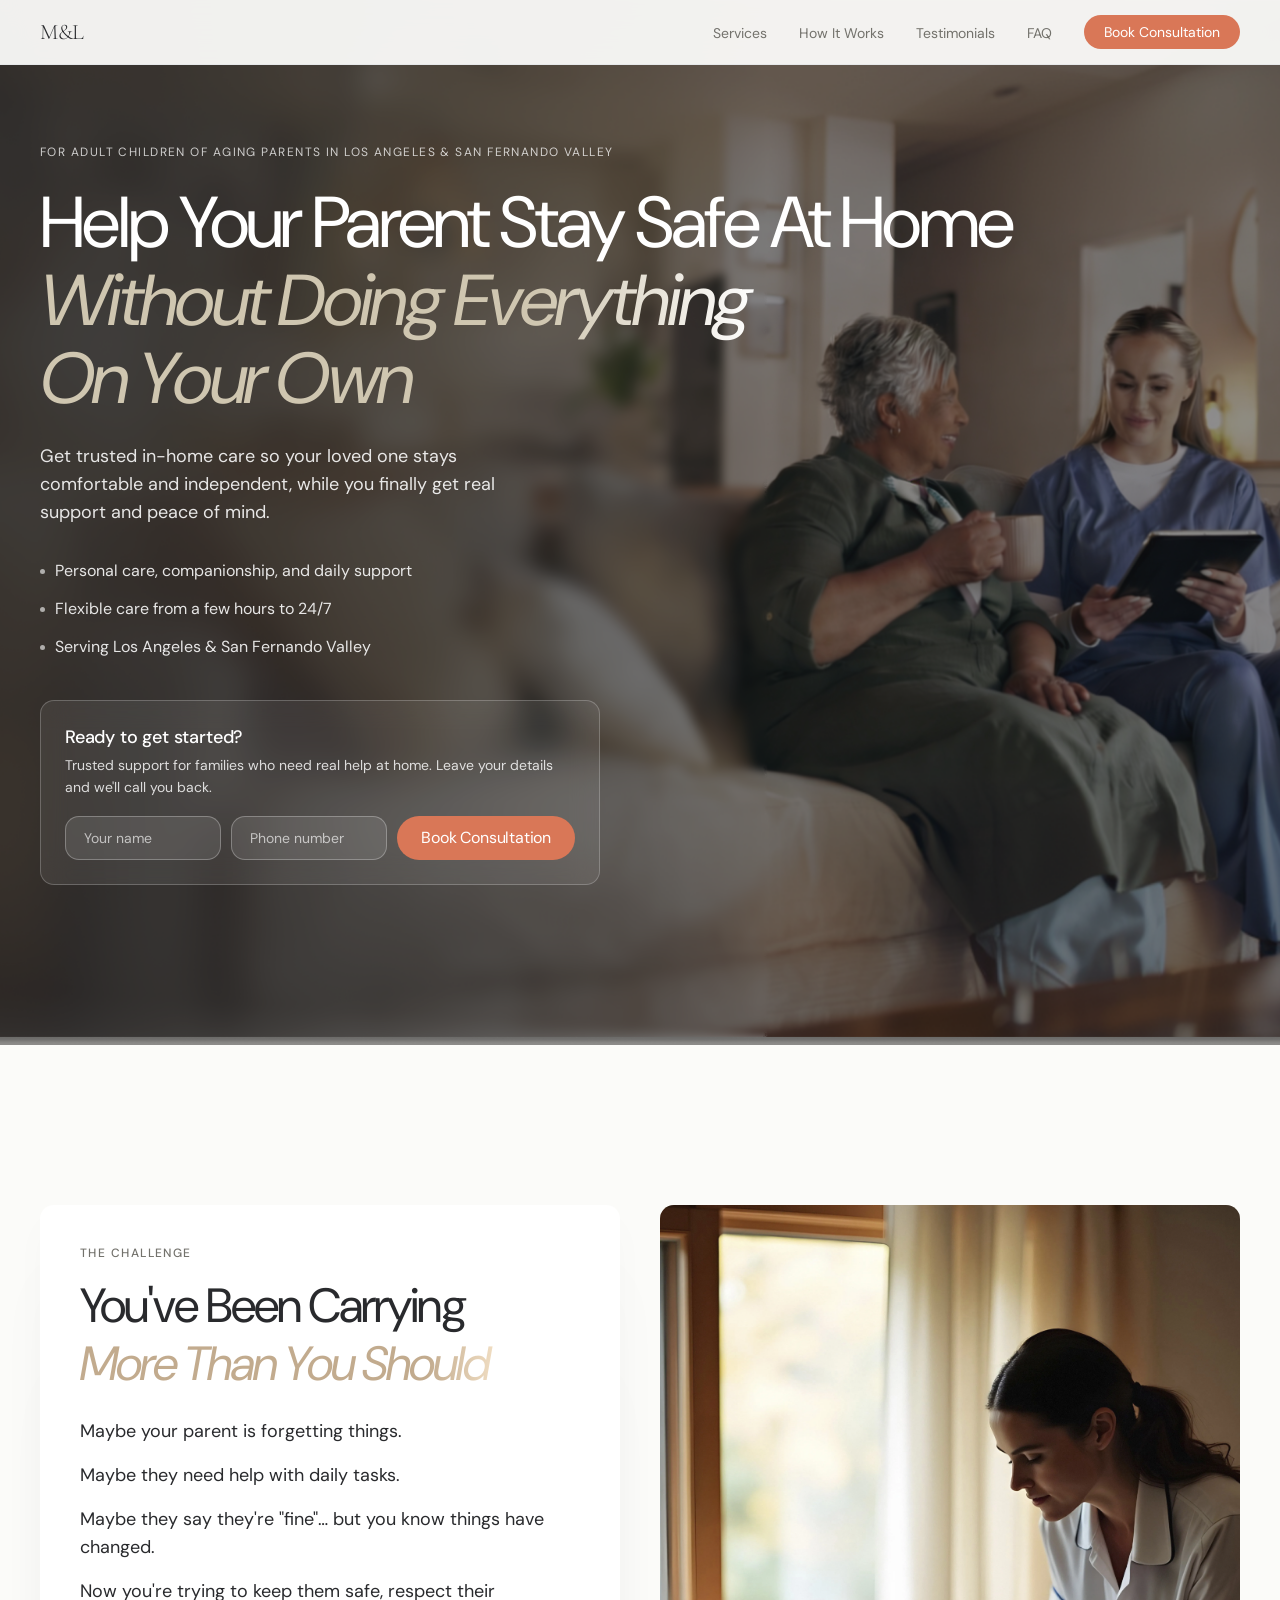
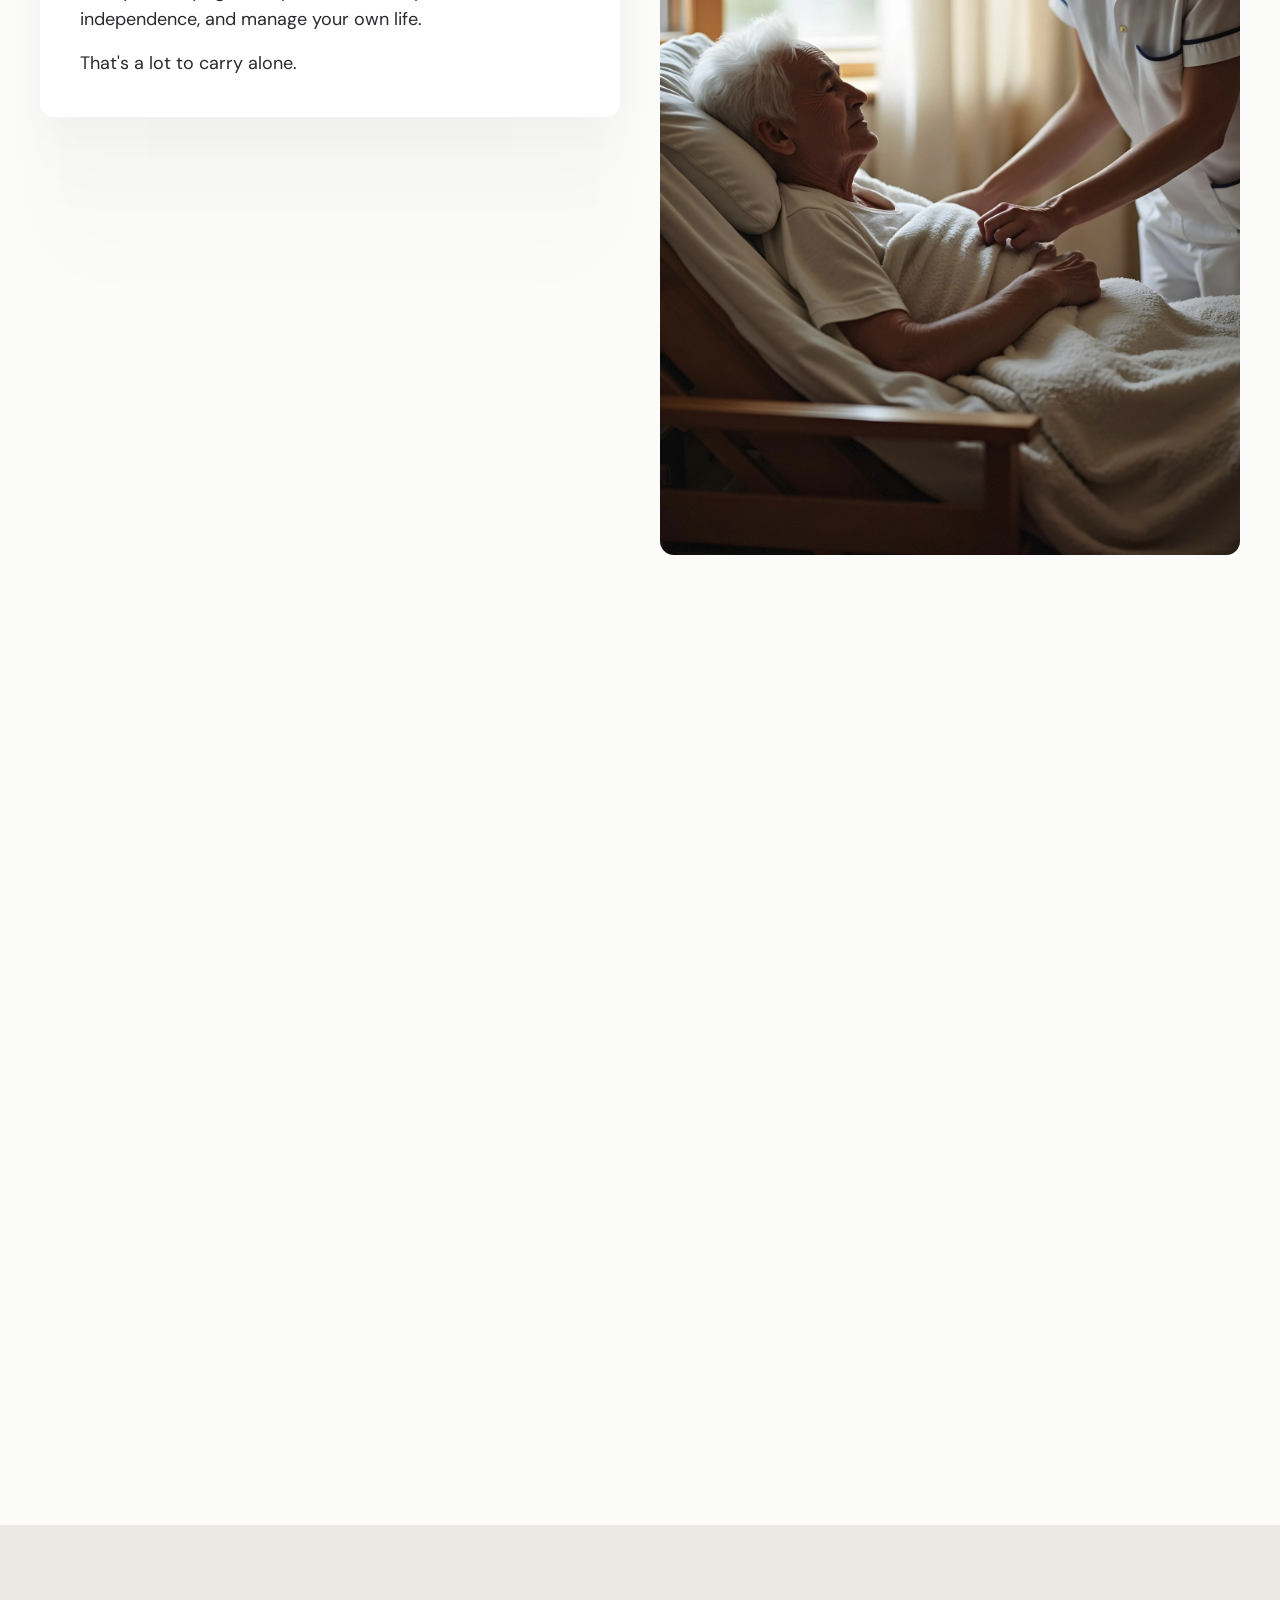
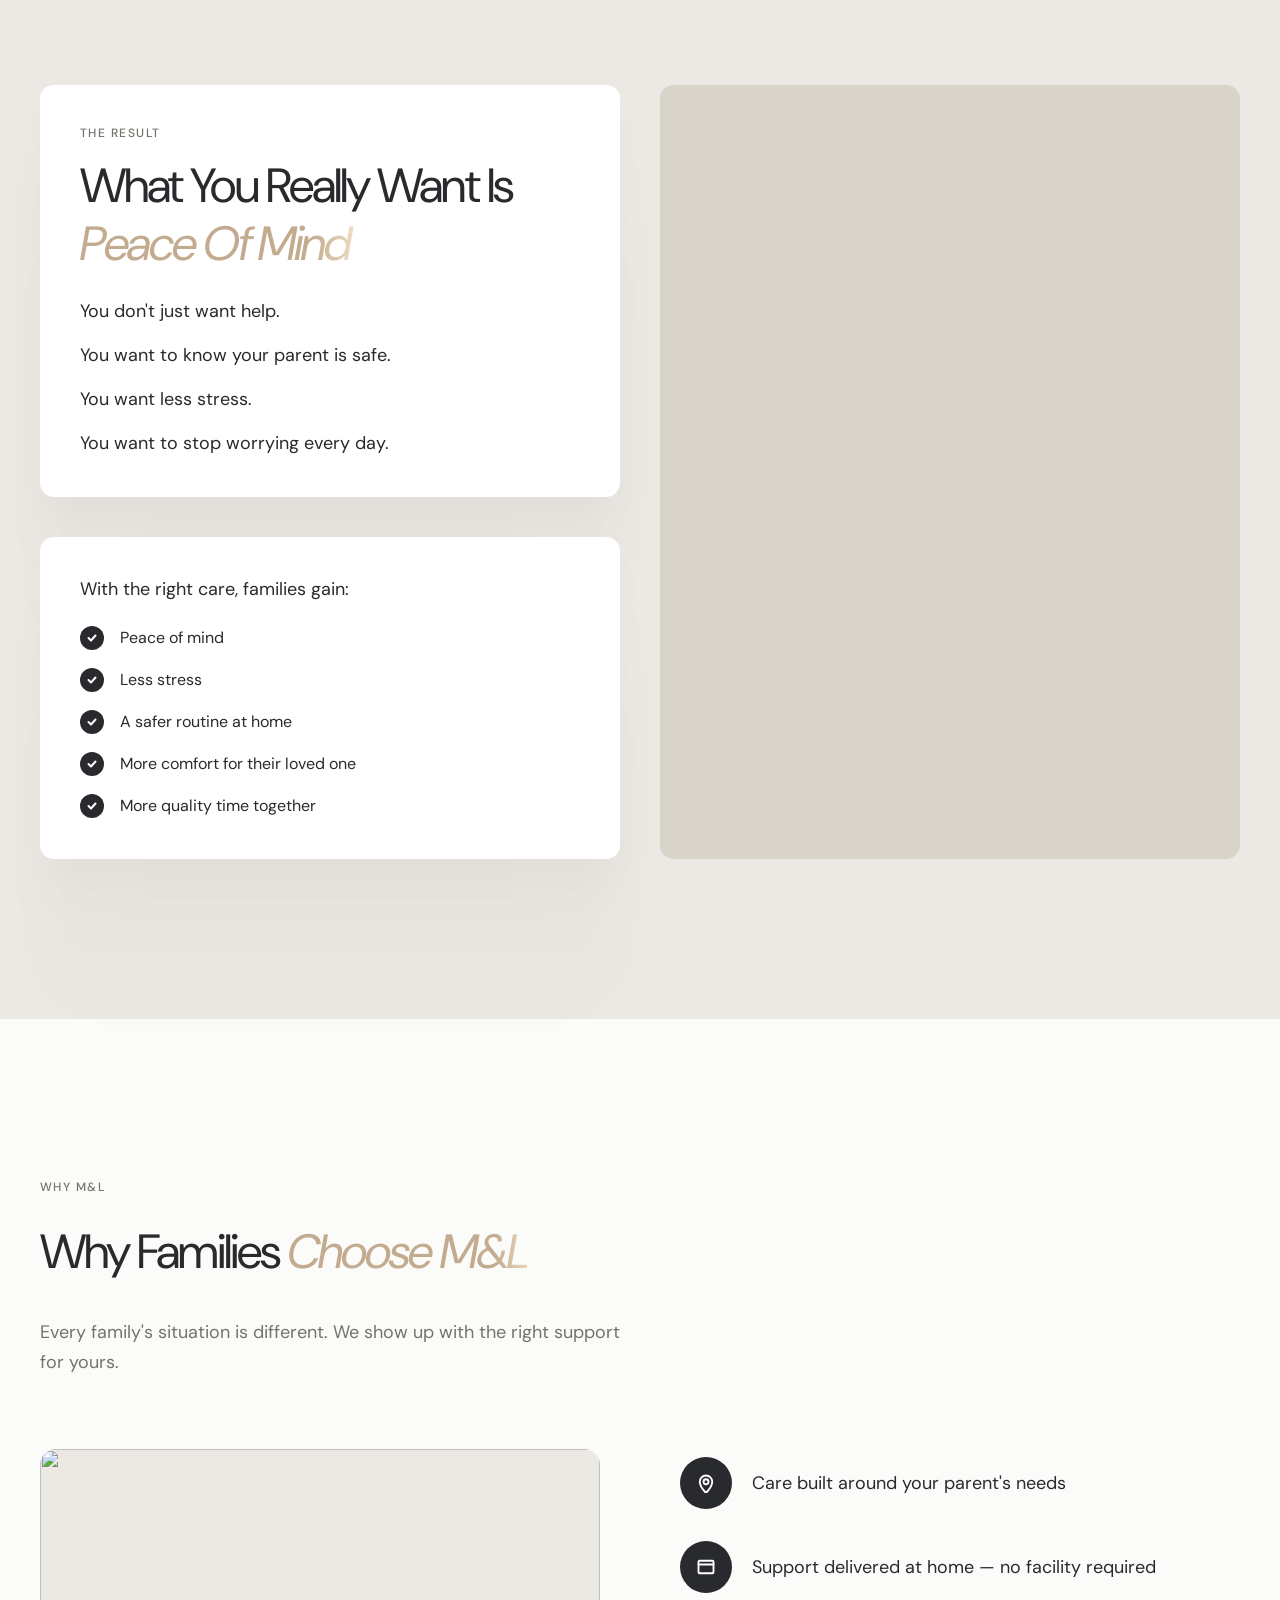
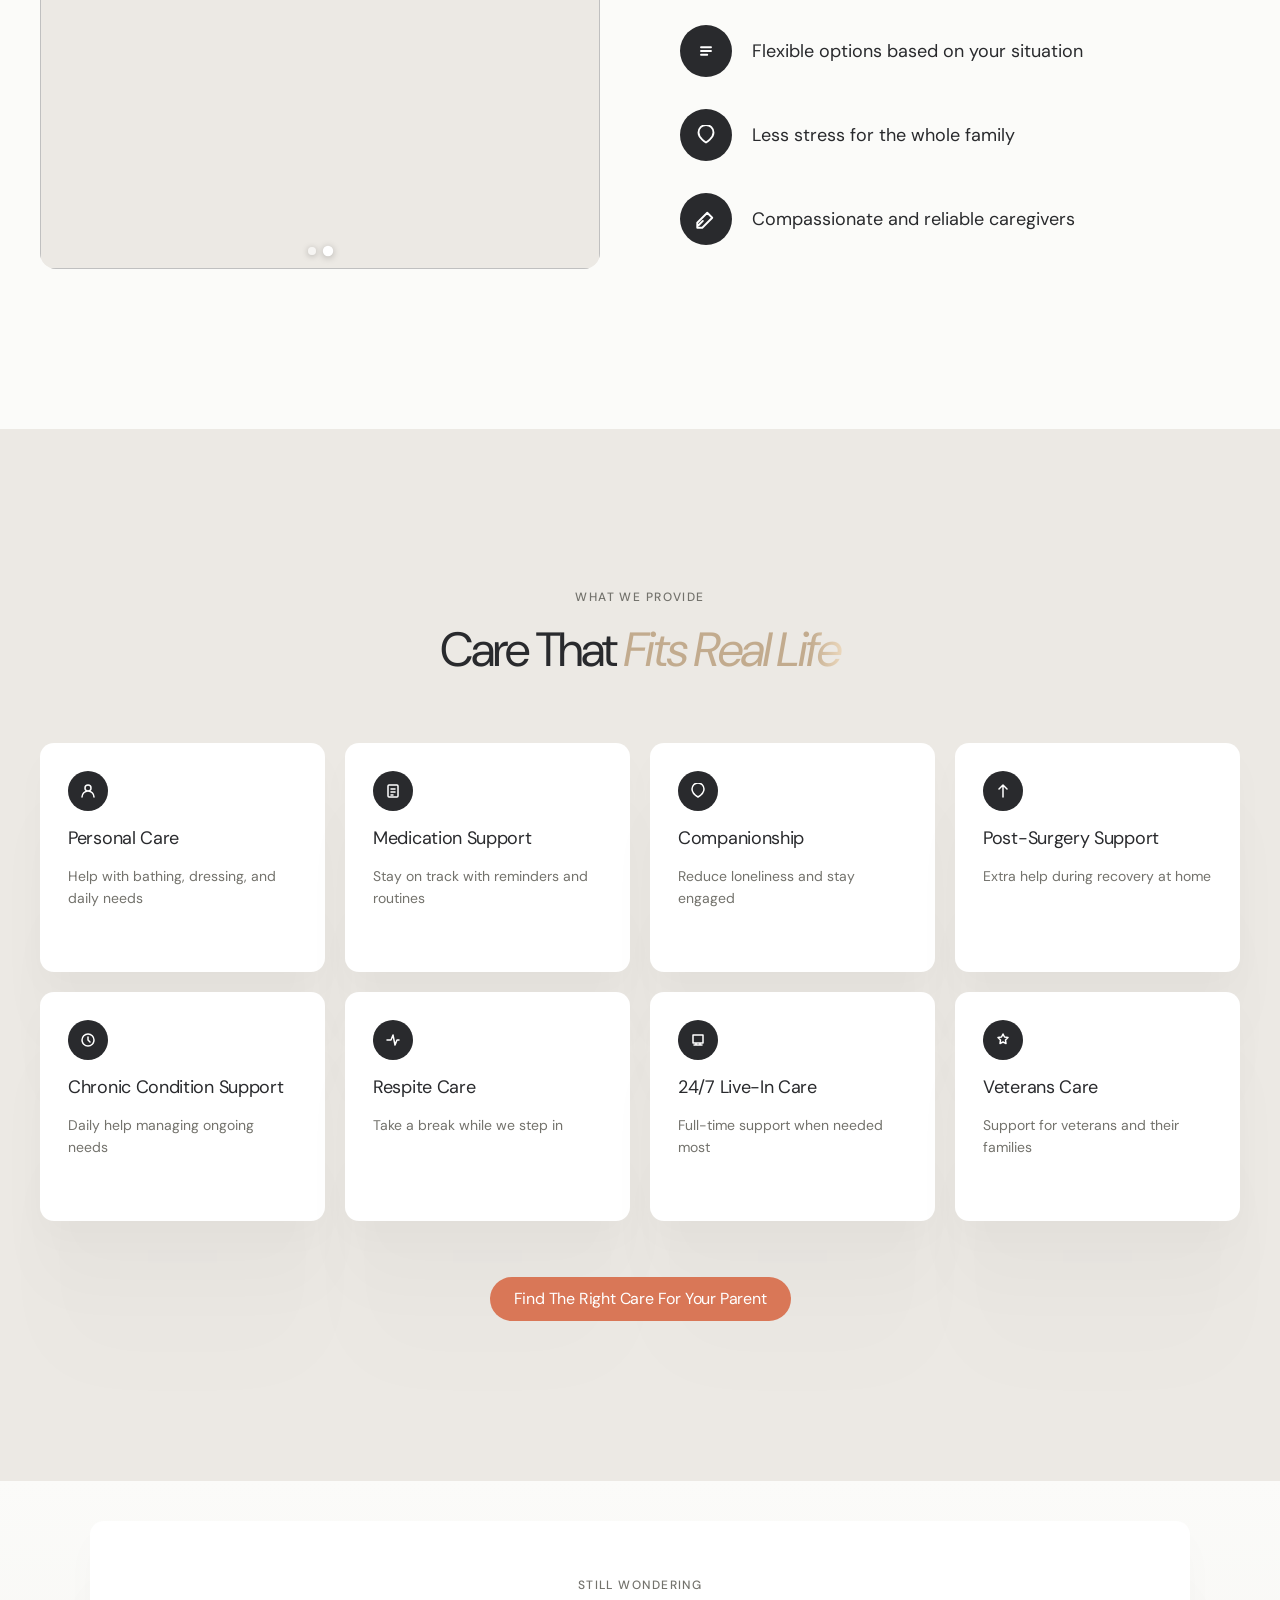
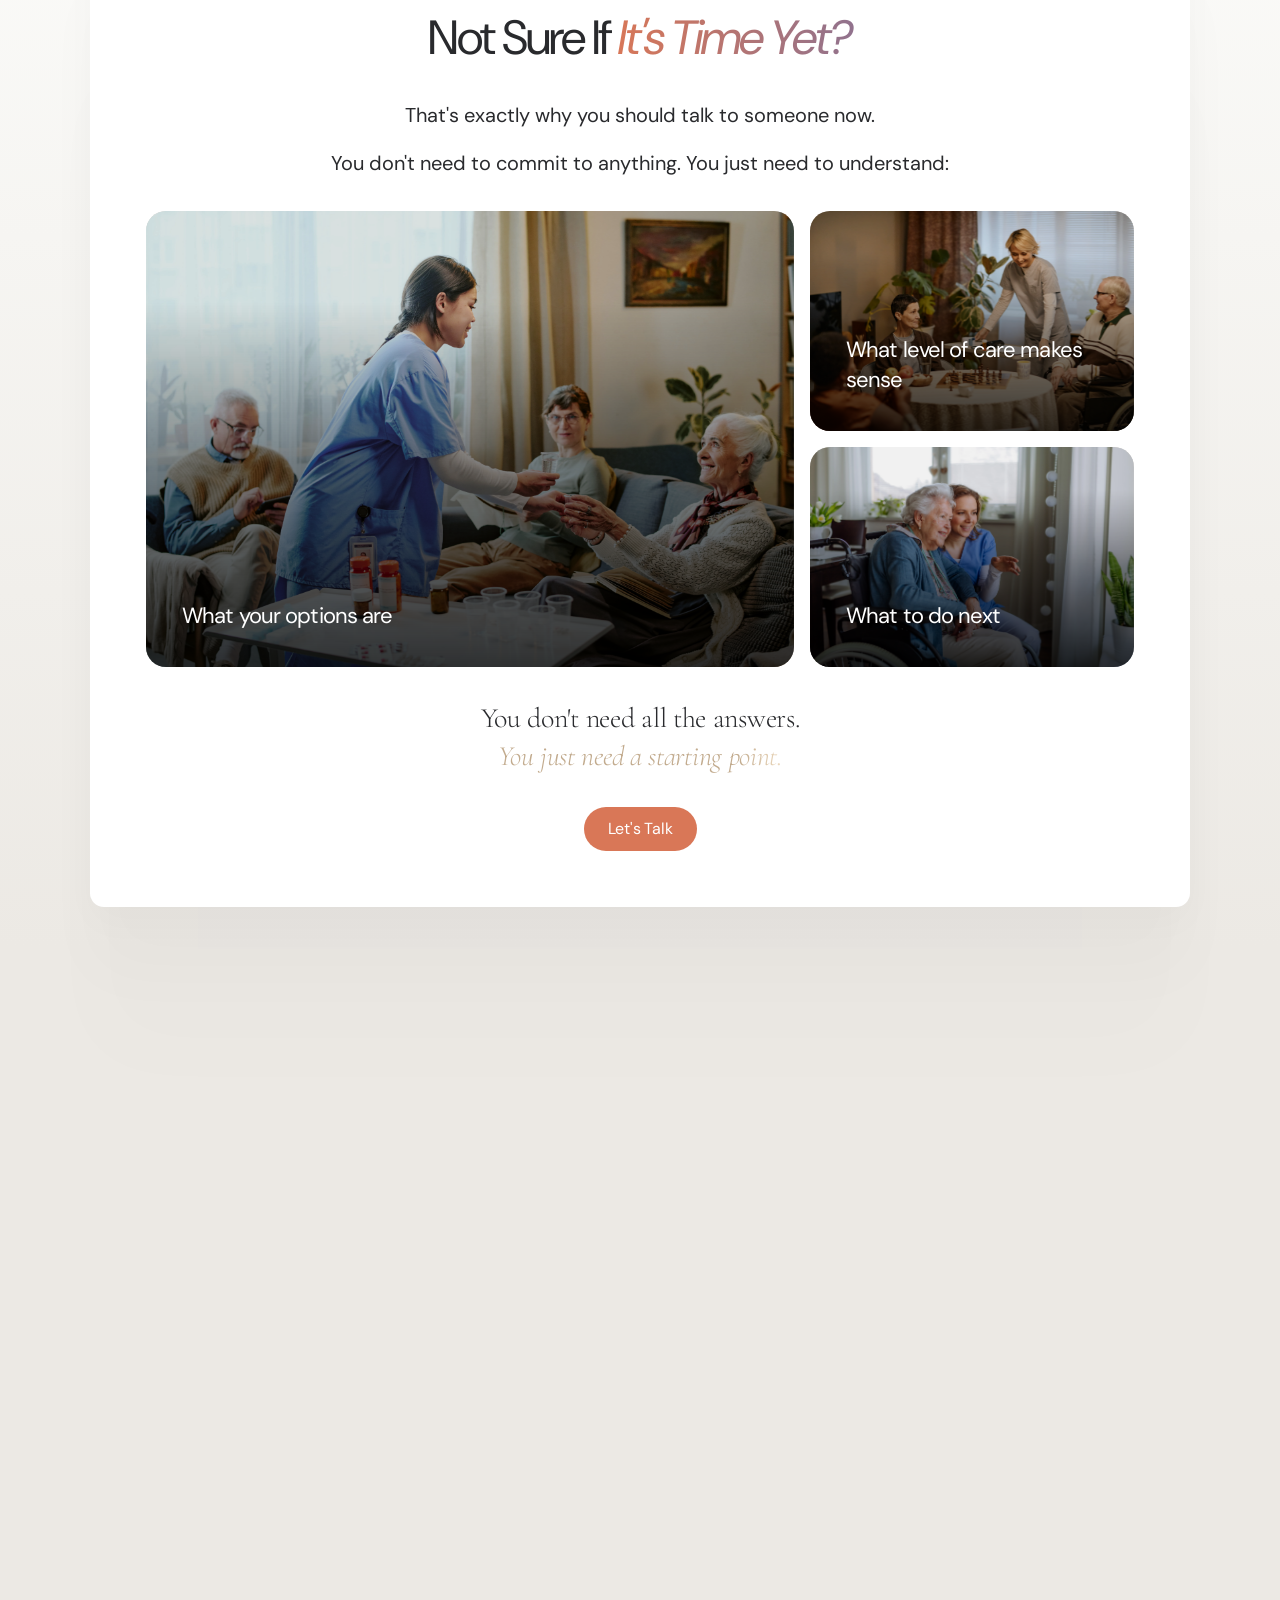
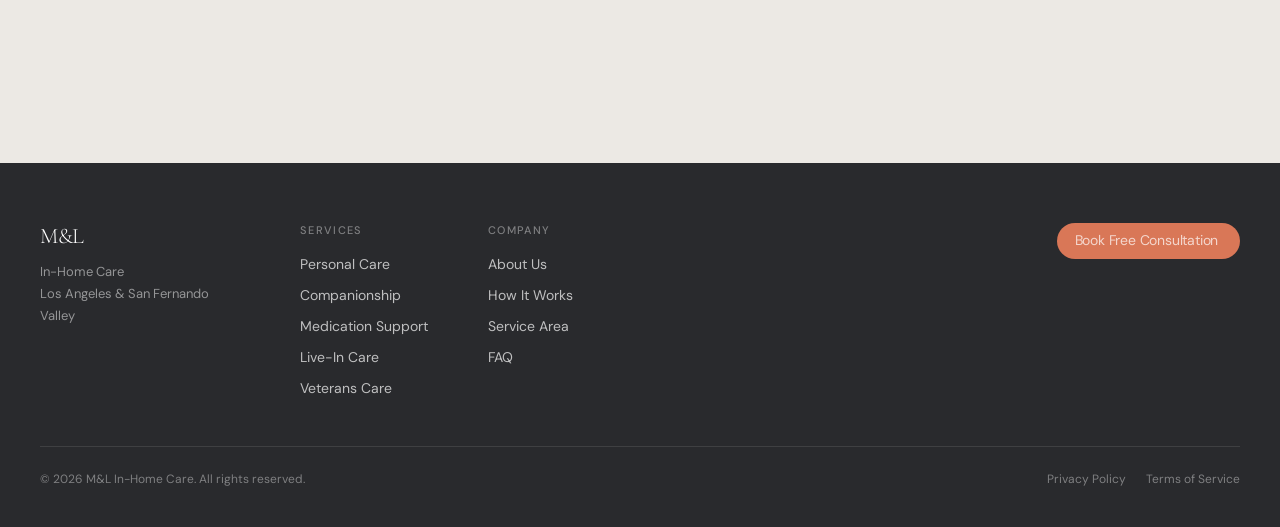
==== commit 7eed49a1: "Install Meta Pixel on all three pages Pixel ID 2005074326763152. Events fired per page:  - index.htm" ====
--- a/index.html
+++ b/index.html
@@ -1587,6 +1587,15 @@
     #faq, #cta-final { padding: 80px 0; }
   }
 </style>
+
+<!-- Meta Pixel Code -->
+<script>
+!function(f,b,e,v,n,t,s){if(f.fbq)return;n=f.fbq=function(){n.callMethod?n.callMethod.apply(n,arguments):n.queue.push(arguments)};if(!f._fbq)f._fbq=n;n.push=n;n.loaded=!0;n.version='2.0';n.queue=[];t=b.createElement(e);t.async=!0;t.src=v;s=b.getElementsByTagName(e)[0];s.parentNode.insertBefore(t,s)}(window, document,'script','https://connect.facebook.net/en_US/fbevents.js');
+fbq('init', '2005074326763152');
+fbq('track', 'PageView');
+</script>
+<noscript><img height="1" width="1" style="display:none" src="https://www.facebook.com/tr?id=2005074326763152&ev=PageView&noscript=1"/></noscript>
+<!-- End Meta Pixel Code -->
 </head>
 <body>
 
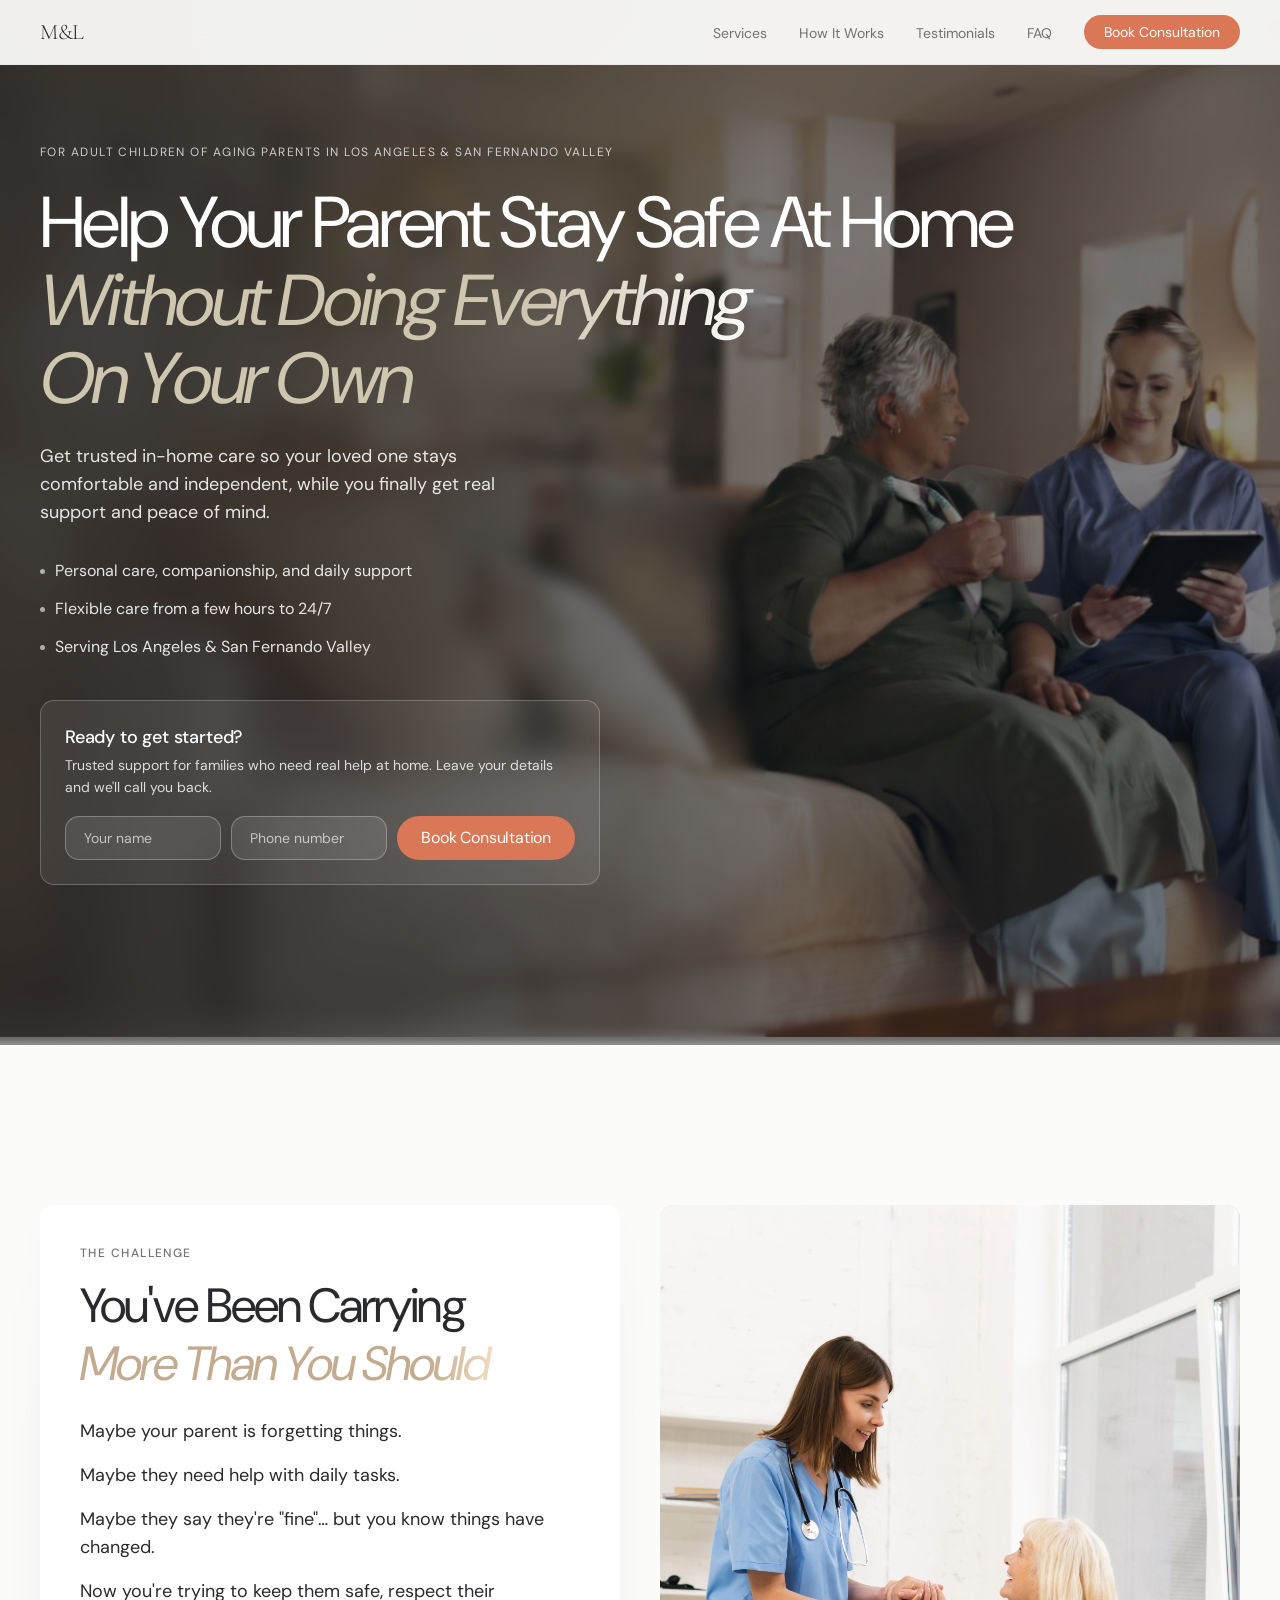
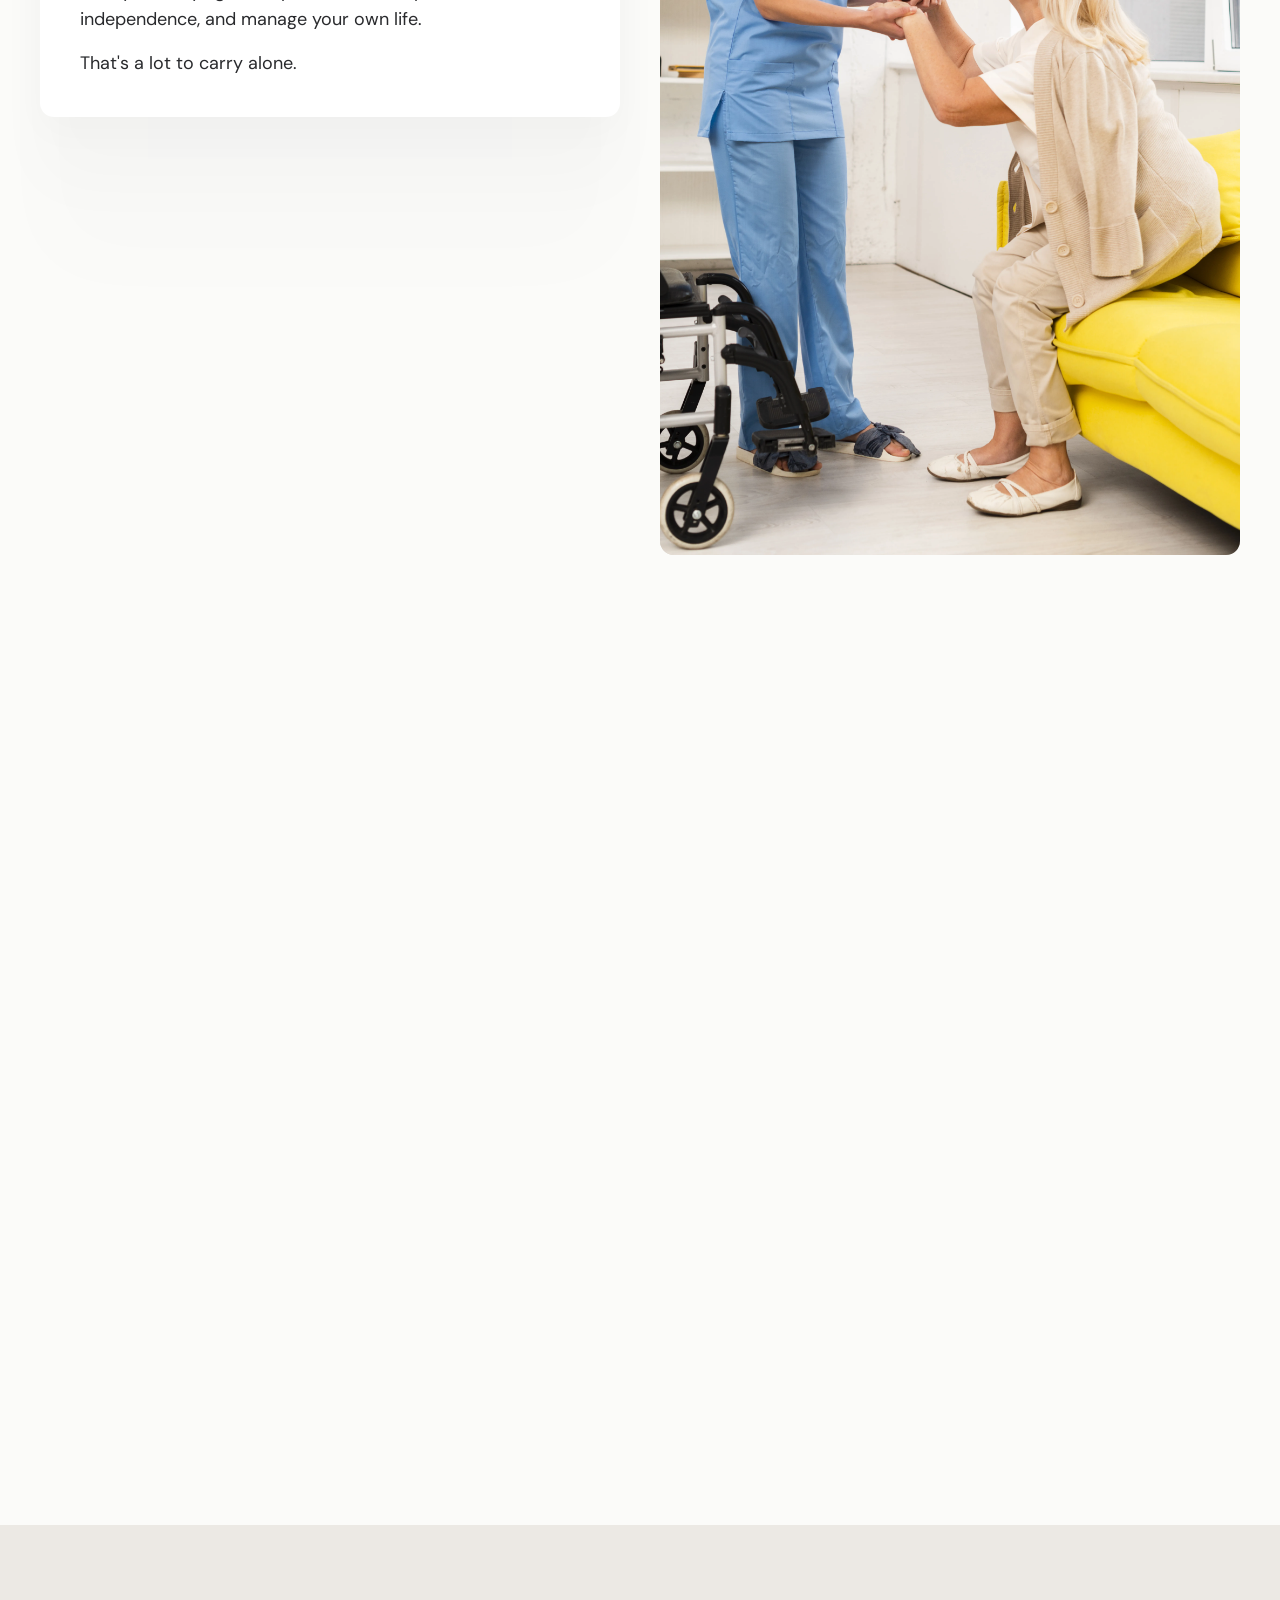
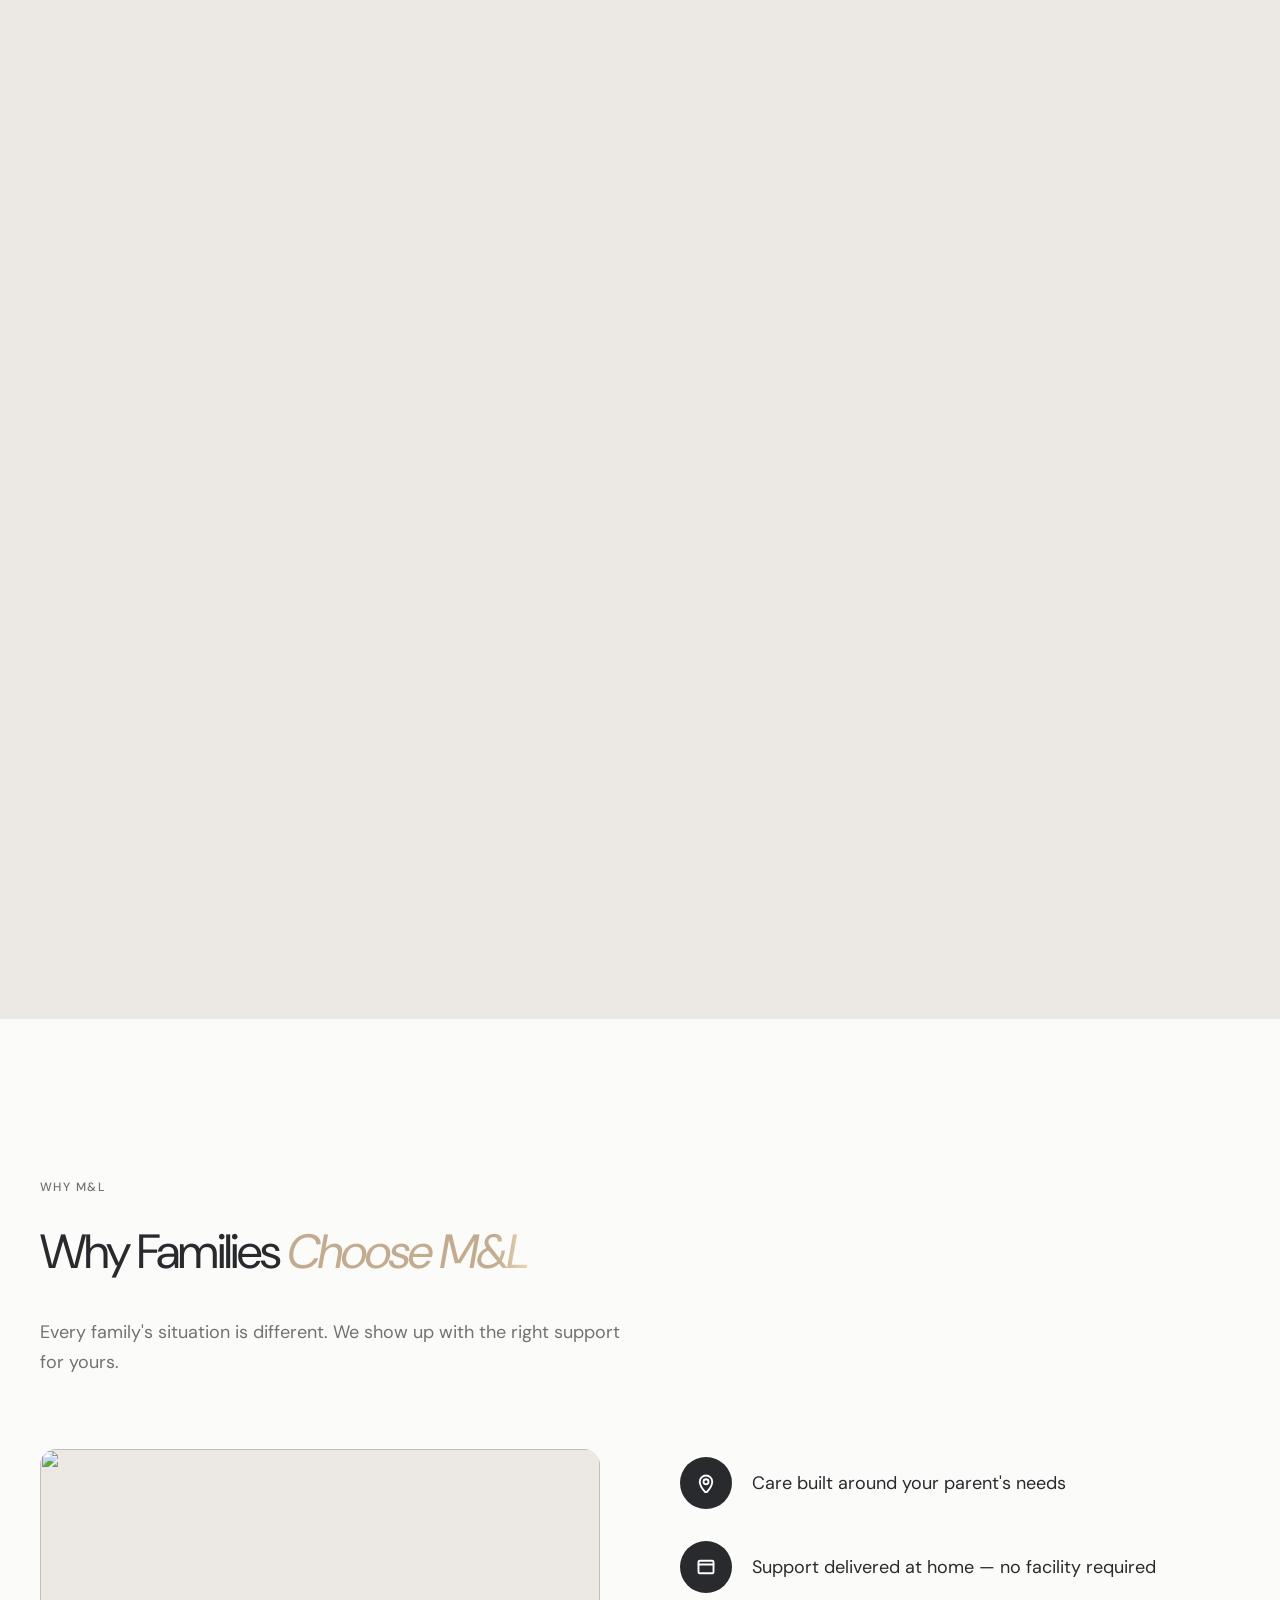
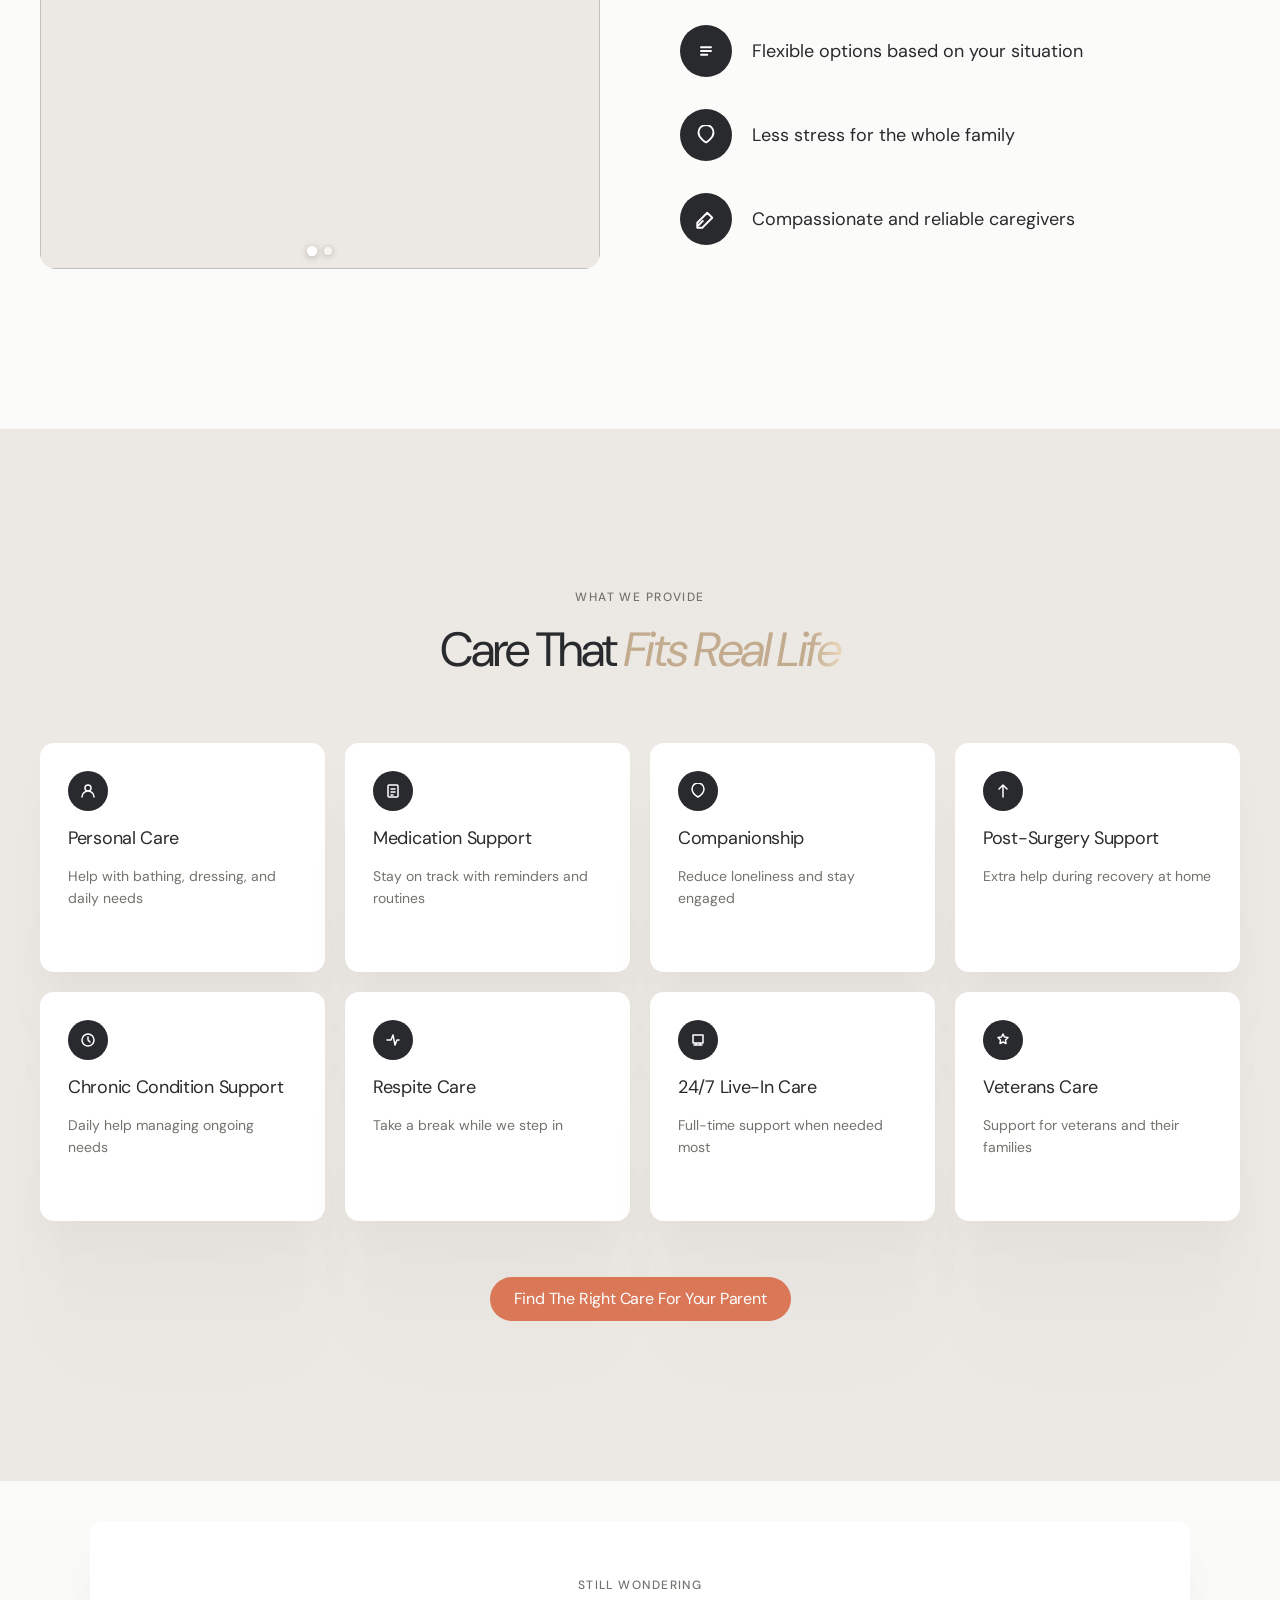
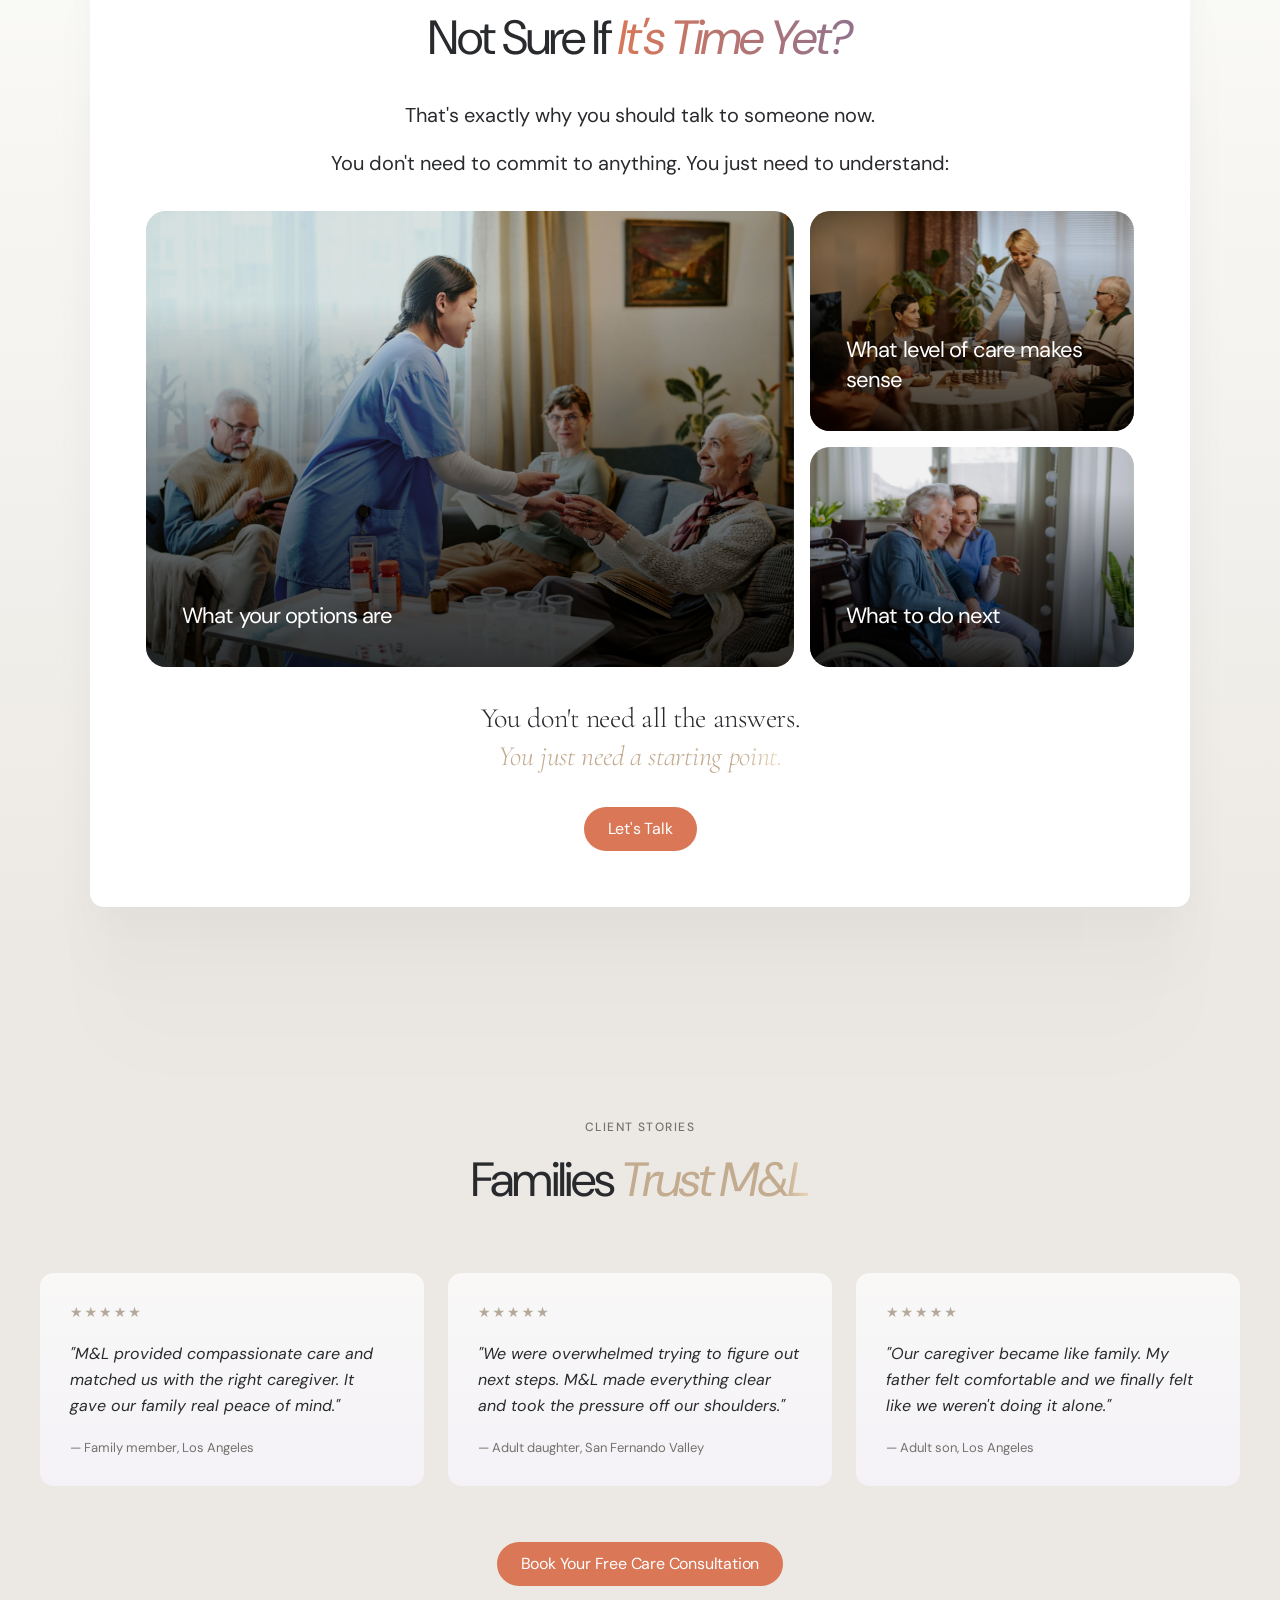
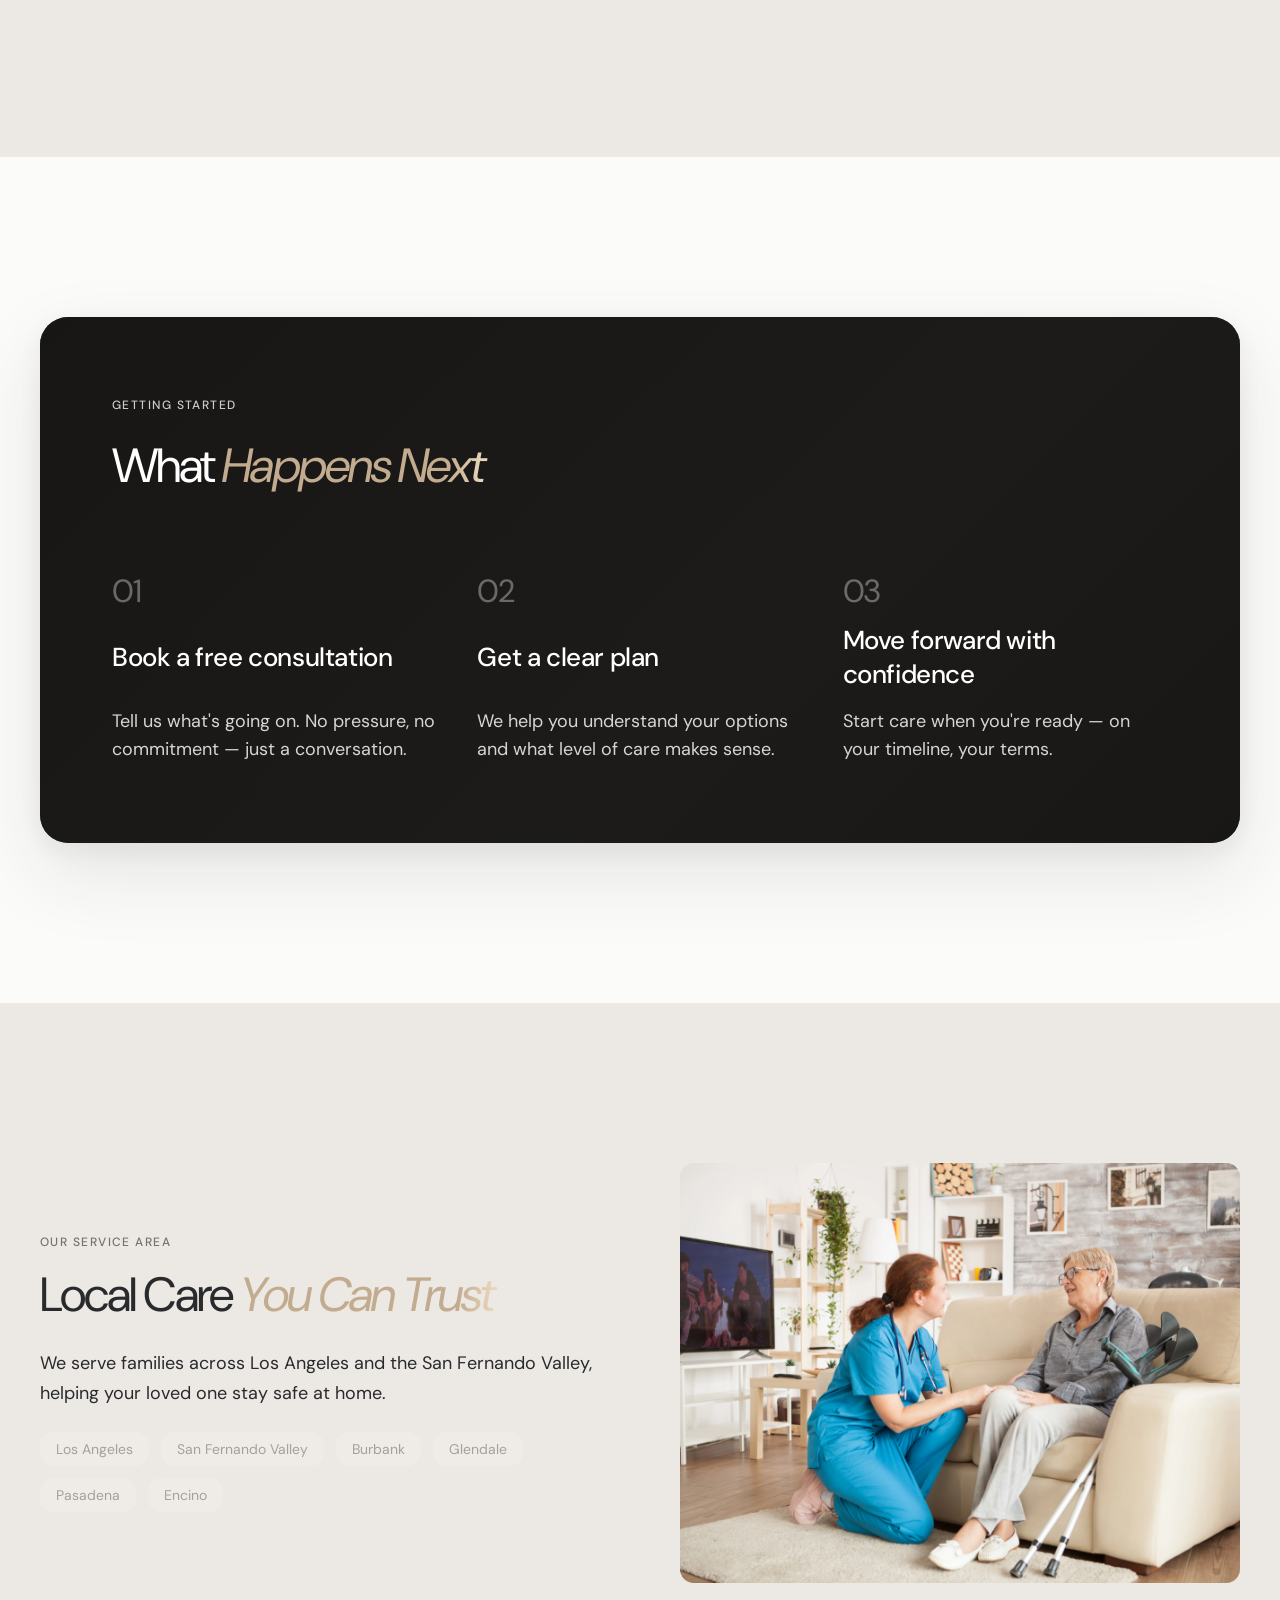
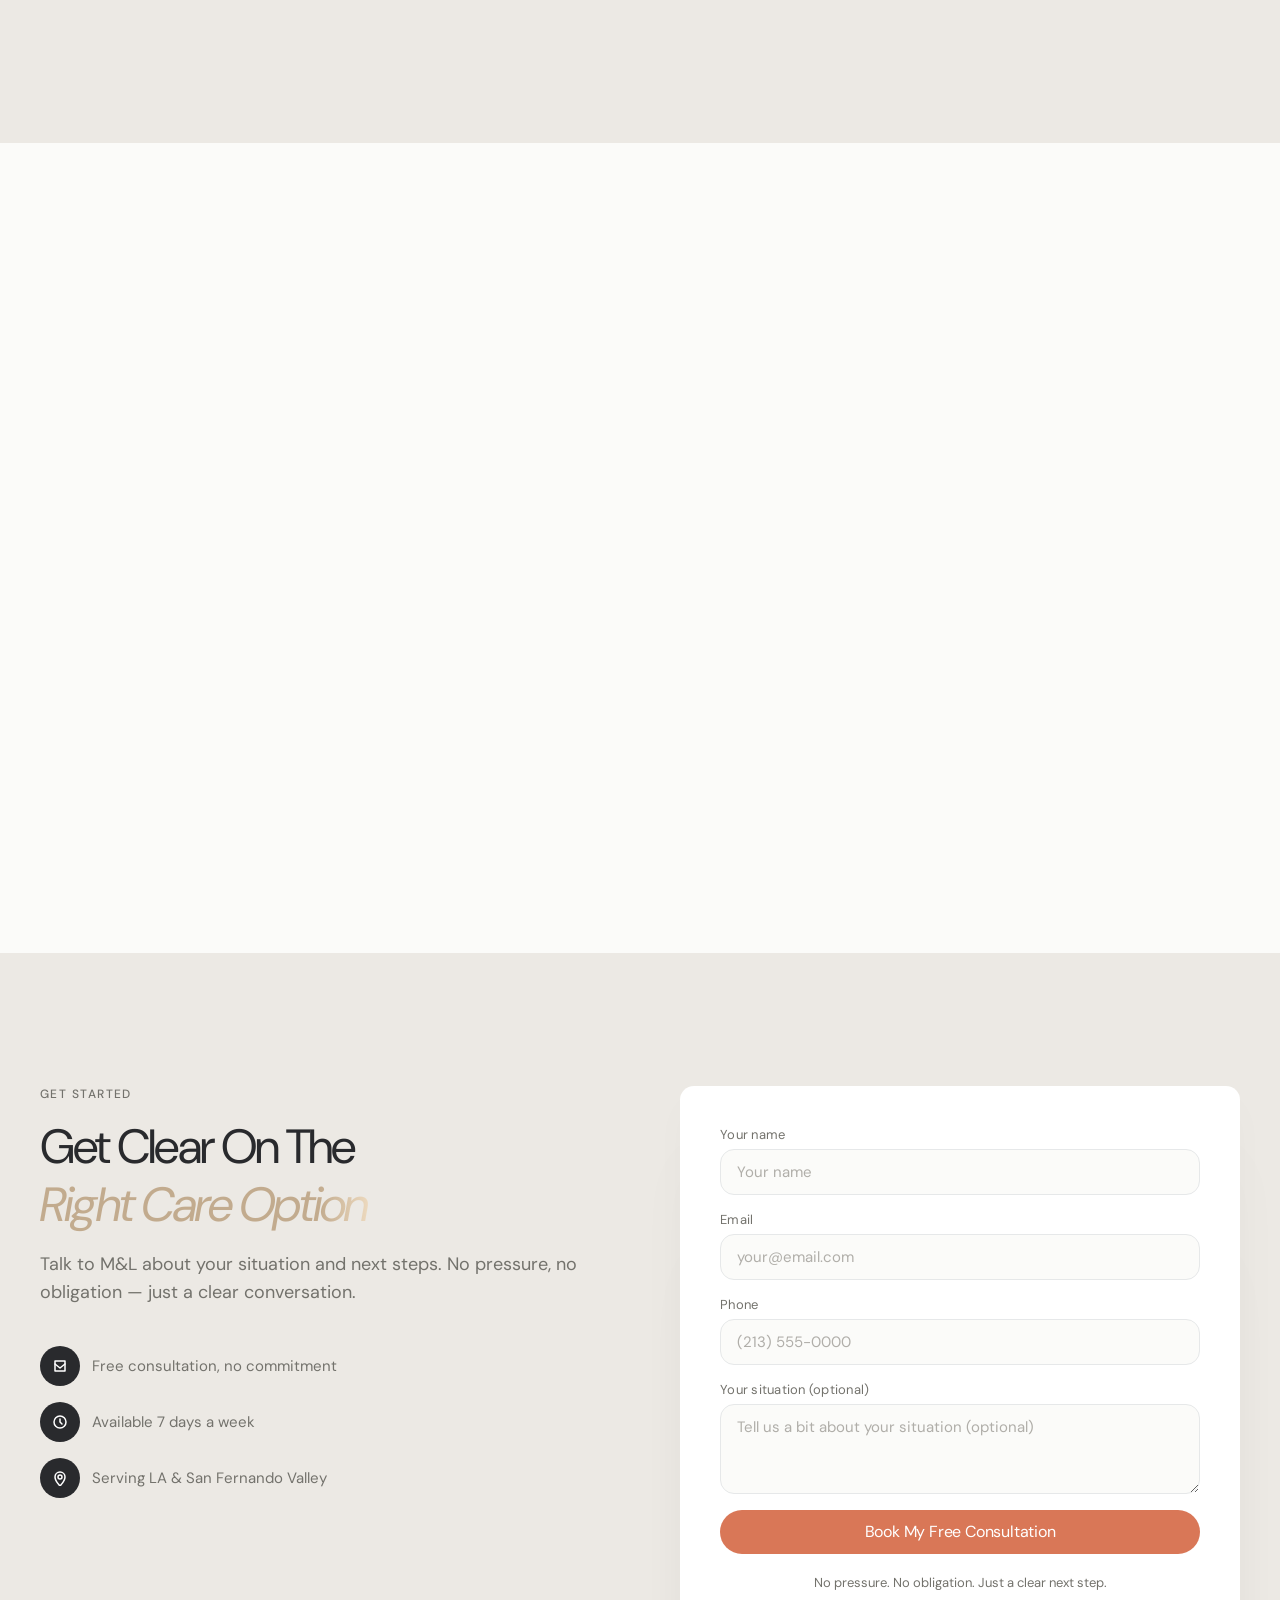
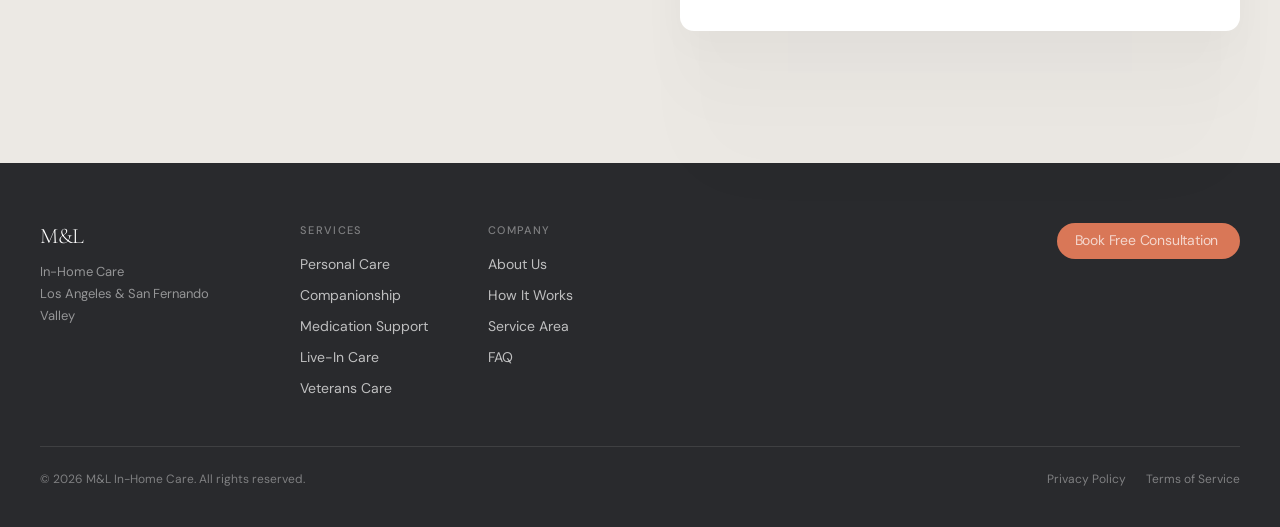
==== commit 7f5ed475: "Step 1: Lift inline <style> blocks to external CSS files Each HTML file's inline <style> is now an e" ====
--- a/index.html
+++ b/index.html
@@ -10,1583 +10,7 @@
 <link href="https://fonts.googleapis.com/css2?family=Cormorant+Garamond:ital,wght@0,300;0,400;1,300;1,400&family=DM+Sans:ital,wght@0,300;0,400;0,500;1,300;1,400&display=swap" rel="stylesheet" />
 
 
-<style>
-  /* ─── DESIGN TOKENS ─── */
-  :root {
-    --c-bg: #fbfbf9;
-    --c-bg-alt: #ece9e4;
-    --c-text: #292a2d;
-    --c-text-secondary: #73726c;
-    --c-text-subdued: #5b666f;
-    --c-white: #ffffff;
-    --c-btn: #d97757;
-    --c-btn-hover: #d78061;
-    --c-border: #e6e8e9;
-    --c-accent: #004250;
-    --shadow-card: 0px 17px 37px rgba(41,42,45,0.02), 0px 67px 67px rgba(41,42,45,0.02), 0px 150px 90px rgba(41,42,45,0.01), 0px 267px 107px rgba(41,42,45,0);
-    --font-serif: 'Cormorant Garamond', Georgia, serif;
-    --font-sans: 'DM Sans', system-ui, -apple-system, sans-serif;
-    --radius-sm: 8px;
-    --radius-md: 14px;
-    --radius-lg: 20px;
-    --radius-pill: 9999px;
-    --max-w: 1280px;
-    --pad-h: 40px;
-    --ease-organic: cubic-bezier(0.22, 1, 0.36, 1);
-    --dur-btn: 0.45s;
-  }
-
-  *, *::before, *::after { box-sizing: border-box; margin: 0; padding: 0; }
-
-  html { scroll-behavior: smooth; }
-
-  /* ─── DECK-STYLE SNAP SCROLL (desktop only) ─── */
-  @media (min-width: 901px) {
-    html {
-      scroll-padding-top: 64px;
-    }
-    #solution,
-    #why,
-    #services,
-    #testimonials,
-    #process,
-    #faq,
-    #cta-final {
-      min-height: 90vh;
-      display: flex;
-      align-items: center;
-    }
-    #solution > .container,
-    #why > .container,
-    #services > .container,
-    #testimonials > .container,
-    #process > .container,
-    #faq > .container,
-    #cta-final > .container {
-      width: 100%;
-    }
-    #services,
-    #testimonials,
-    #faq {
-      padding-top: 100px;
-      padding-bottom: 100px;
-    }
-    .faq-item { padding: 16px 0; }
-  }
-
-  body {
-    font-family: var(--font-sans);
-    background: var(--c-bg);
-    color: var(--c-text);
-    -webkit-font-smoothing: antialiased;
-    overflow-x: hidden;
-  }
-
-  /* ─── CONTAINER ─── */
-  .container {
-    max-width: var(--max-w);
-    margin: 0 auto;
-    padding: 0 var(--pad-h);
-  }
-
-  /* ─── NAV ─── */
-  nav {
-    position: fixed;
-    top: 0; left: 0; right: 0;
-    z-index: 100;
-    background: rgba(251,251,249,0.95);
-    backdrop-filter: blur(16px);
-    -webkit-backdrop-filter: blur(16px);
-    border-bottom: 1px solid var(--c-border);
-    transition: opacity 220ms ease, transform 220ms ease;
-  }
-  nav.is-hidden {
-    opacity: 0;
-    pointer-events: none;
-    transform: translateY(-8px);
-  }
-  @media (max-width: 900px) {
-    nav.is-hidden {
-      opacity: 1;
-      pointer-events: auto;
-      transform: none;
-    }
-  }
-  @media (prefers-reduced-motion: reduce) {
-    nav { transition: none; }
-  }
-  .nav-inner {
-    max-width: var(--max-w);
-    margin: 0 auto;
-    padding: 0 var(--pad-h);
-    height: 64px;
-    display: flex;
-    align-items: center;
-    justify-content: space-between;
-  }
-  .nav-logo {
-    font-family: var(--font-serif);
-    font-size: 22px;
-    font-weight: 300;
-    color: var(--c-text);
-    letter-spacing: -0.5px;
-    text-decoration: none;
-  }
-  .nav-links {
-    display: flex;
-    align-items: center;
-    gap: 32px;
-    list-style: none;
-  }
-  .nav-links a {
-    font-size: 14px;
-    color: var(--c-text-secondary);
-    text-decoration: none;
-    transition: color var(--dur-btn) var(--ease-organic);
-  }
-  .nav-links a:not(.nav-cta) {
-    position: relative;
-  }
-  .nav-links a:not(.nav-cta)::after {
-    content: '';
-    position: absolute;
-    left: 0;
-    bottom: -4px;
-    width: 100%;
-    height: 1.5px;
-    background: var(--c-btn);
-    transform: scaleX(0);
-    transform-origin: left center;
-    transition: transform var(--dur-btn) var(--ease-organic);
-  }
-  .nav-links a:not(.nav-cta):hover { color: var(--c-btn); }
-  .nav-links a:not(.nav-cta):hover::after { transform: scaleX(1); }
-  .nav-cta {
-    display: inline-flex;
-    align-items: center;
-    background: var(--c-btn);
-    color: var(--c-white) !important;
-    padding: 8px 20px;
-    border-radius: var(--radius-pill);
-    font-size: 14px !important;
-    line-height: 1;
-    transition: background var(--dur-btn) var(--ease-organic) !important;
-  }
-  .nav-cta:hover { background: var(--c-btn-hover) !important; color: var(--c-white) !important; }
-  .nav-cta::after {
-    content: '→';
-    display: inline-flex;
-    align-items: center;
-    line-height: 1;
-    font-size: 1.25em;
-    max-width: 0;
-    margin-left: 0;
-    opacity: 0;
-    overflow: hidden;
-    transition: max-width var(--dur-btn) var(--ease-organic), margin-left var(--dur-btn) var(--ease-organic), opacity var(--dur-btn) var(--ease-organic);
-  }
-  .nav-cta:hover::after {
-    max-width: 1.5em;
-    margin-left: 6px;
-    opacity: 1;
-  }
-  .nav-mobile-btn {
-    display: none;
-    background: none;
-    border: none;
-    cursor: pointer;
-    padding: 4px;
-    color: var(--c-text);
-  }
-
-  /* ─── BUTTONS ─── */
-  .btn {
-    display: inline-flex;
-    align-items: center;
-    justify-content: center;
-    border: none;
-    cursor: pointer;
-    font-family: var(--font-sans);
-    font-size: 16px;
-    font-weight: 400;
-    line-height: 1;
-    border-radius: var(--radius-pill);
-    padding: 10px 24px;
-    height: 44px;
-    text-decoration: none;
-    transition: background var(--dur-btn) var(--ease-organic), transform var(--dur-btn) var(--ease-organic);
-    letter-spacing: -0.2px;
-  }
-  .btn-primary { background: var(--c-btn); color: var(--c-white); }
-  .btn-primary:hover { background: var(--c-btn-hover); transform: translateY(-1px); }
-  .btn-primary::after {
-    content: '→';
-    display: inline-flex;
-    align-items: center;
-    line-height: 1;
-    font-size: 1.25em;
-    max-width: 0;
-    margin-left: 0;
-    opacity: 0;
-    overflow: hidden;
-    transition: max-width var(--dur-btn) var(--ease-organic), margin-left var(--dur-btn) var(--ease-organic), opacity var(--dur-btn) var(--ease-organic);
-  }
-  .btn-primary:hover::after {
-    max-width: 1.5em;
-    margin-left: 8px;
-    opacity: 1;
-  }
-  .btn-sm { font-size: 14px; height: 36px; padding: 8px 18px; }
-
-  /* ─── LOCATION PILL ─── */
-  .location-pill {
-    display: inline-block;
-    padding: 8px 16px;
-    background: rgba(255,255,255,0.15);
-    border-radius: var(--radius-md);
-    font-size: 14px;
-    color: #A6A09B;
-  }
-
-  /* ─── SCROLL ANIMATION ─── */
-  .reveal {
-    opacity: 0;
-    transform: translateY(24px);
-    transition: opacity 0.7s ease, transform 0.7s ease;
-  }
-  .reveal.visible {
-    opacity: 1;
-    transform: translateY(0);
-  }
-  .reveal-left {
-    opacity: 0;
-    transform: translateX(-24px);
-    transition: opacity 0.7s ease, transform 0.7s ease;
-  }
-  .reveal-left.visible {
-    opacity: 1;
-    transform: translateX(0);
-  }
-  .reveal-right {
-    opacity: 0;
-    transform: translateX(24px);
-    transition: opacity 0.7s ease, transform 0.7s ease;
-  }
-  .reveal-right.visible {
-    opacity: 1;
-    transform: translateX(0);
-  }
-  .delay-1 { transition-delay: 0.1s; }
-  .delay-2 { transition-delay: 0.2s; }
-  .delay-3 { transition-delay: 0.3s; }
-  .delay-4 { transition-delay: 0.4s; }
-
-  /* ─── SECTION HEADINGS ─── */
-  .section-eyebrow {
-    font-size: 12px;
-    font-weight: 500;
-    letter-spacing: 0.12em;
-    text-transform: uppercase;
-    color: var(--c-text-secondary);
-    margin-bottom: 16px;
-  }
-  .section-title {
-    font-family: var(--font-sans);
-    font-size: 48px;
-    font-weight: 400;
-    line-height: 58px;
-    letter-spacing: -1.92px;
-    color: var(--c-text);
-    margin-bottom: 24px;
-  }
-  @keyframes title-em-shine {
-    0%   { background-position: 200% center; }
-    100% { background-position: -200% center; }
-  }
-  .section-title em,
-  .problem-card-headline em,
-  .outcome-headline em,
-  .objection-bold em {
-    font-style: italic;
-    display: inline-block;
-    padding: 0 0.12em;
-    margin: 0 -0.12em;
-    background: linear-gradient(
-      90deg,
-      #C2AB8E 0%,
-      #C2AB8E 42%,
-      #F0DDC2 50%,
-      #C2AB8E 58%,
-      #C2AB8E 100%
-    );
-    background-size: 200% auto;
-    -webkit-background-clip: text;
-    background-clip: text;
-    -webkit-text-fill-color: transparent;
-    color: transparent;
-    animation: title-em-shine 7s linear infinite;
-  }
-  /* ─── ICON CIRCLE ─── */
-  .icon-circle {
-    width: 40px;
-    height: 40px;
-    border-radius: 50%;
-    background: var(--c-text);
-    display: flex;
-    align-items: center;
-    justify-content: center;
-    flex-shrink: 0;
-    transition: background 280ms ease, transform 280ms cubic-bezier(0.2, 0.7, 0.2, 1);
-  }
-  .icon-circle svg {
-    width: 16px;
-    height: 16px;
-    stroke: var(--c-white);
-    fill: none;
-    stroke-width: 1.5;
-    stroke-linecap: round;
-    stroke-linejoin: round;
-  }
-
-  /* ─── PLACEHOLDER IMAGE ─── */
-  .img-placeholder {
-    width: 100%;
-    border-radius: var(--radius-md);
-    overflow: hidden;
-    position: relative;
-    background: #e8e4de;
-  }
-  .img-placeholder-inner {
-    display: flex;
-    flex-direction: column;
-    align-items: center;
-    justify-content: center;
-    padding: 48px 32px;
-    text-align: center;
-    gap: 12px;
-    min-height: 420px;
-  }
-  .img-placeholder-stripes {
-    position: absolute;
-    inset: 0;
-    background-image: repeating-linear-gradient(
-      -45deg,
-      transparent,
-      transparent 12px,
-      rgba(115,114,108,0.07) 12px,
-      rgba(115,114,108,0.07) 13px
-    );
-  }
-  .img-placeholder-label {
-    position: relative;
-    font-family: monospace;
-    font-size: 11px;
-    color: var(--c-text-secondary);
-    opacity: 0.7;
-    letter-spacing: 0.05em;
-    text-align: center;
-    line-height: 1.6;
-  }
-
-  /* ═══════════════════════════════════════
-     SECTION 1: HERO
-  ═══════════════════════════════════════ */
-  #hero {
-    position: relative;
-    background-image: url('/images/hero-bg.jpg');
-    background-size: cover;
-    background-position: 60% center;
-    background-repeat: no-repeat;
-    padding-top: calc(80px + 64px);
-    padding-bottom: 160px;
-    overflow: hidden;
-  }
-  .hero-overlay {
-    position: absolute;
-    inset: 0;
-    background: rgba(20, 18, 15, 0.48);
-    z-index: 0;
-  }
-  .hero-inner {
-    position: relative;
-    z-index: 1;
-    display: flex;
-    justify-content: flex-start;
-  }
-  .hero-text { max-width: 1100px; }
-
-  .hero-eyebrow {
-    font-size: 12px;
-    font-weight: 400;
-    letter-spacing: 0.12em;
-    text-transform: uppercase;
-    color: rgba(255,255,255,0.75);
-    margin-bottom: 24px;
-  }
-  .hero-headline {
-    font-family: var(--font-sans);
-    font-size: 72px;
-    font-weight: 400;
-    line-height: 78px;
-    letter-spacing: -2.7px;
-    color: #ffffff;
-    margin-bottom: 24px;
-  }
-  .hero-headline em {
-    font-style: italic;
-    display: inline-block;
-    padding: 0 0.12em;
-    margin: 0 -0.12em;
-    background: linear-gradient(
-      90deg,
-      #cfc6b0 0%,
-      #cfc6b0 35%,
-      #ffffff 50%,
-      #cfc6b0 65%,
-      #cfc6b0 100%
-    );
-    background-size: 200% auto;
-    -webkit-background-clip: text;
-    background-clip: text;
-    -webkit-text-fill-color: transparent;
-    color: transparent;
-    animation: title-em-shine 7s linear infinite;
-  }
-  .hero-subheadline {
-    font-size: 18px;
-    line-height: 28px;
-    color: rgba(255,255,255,0.88);
-    margin-bottom: 32px;
-    max-width: 480px;
-  }
-  .hero-bullets {
-    list-style: none;
-    margin-bottom: 40px;
-    display: flex;
-    flex-direction: column;
-    gap: 12px;
-  }
-  .hero-bullets li {
-    display: flex;
-    align-items: center;
-    gap: 10px;
-    font-size: 16px;
-    line-height: 26px;
-    color: rgba(255,255,255,0.88);
-  }
-  .hero-bullets li::before {
-    content: '';
-    width: 5px;
-    height: 5px;
-    border-radius: 50%;
-    background: rgba(255,255,255,0.6);
-    flex-shrink: 0;
-  }
-
-  /* ─── SHARED INPUT (used by hero easy-form) ─── */
-  .trust-cta-input {
-    font-family: var(--font-sans);
-    font-size: 14px;
-    color: var(--c-text);
-    background: var(--c-bg-alt);
-    border: 1px solid var(--c-border);
-    border-radius: var(--radius-md);
-    padding: 0 18px;
-    height: 44px;
-    outline: none;
-    transition: border-color 0.2s;
-    width: 180px;
-  }
-  .trust-cta-input:focus { border-color: var(--c-text-secondary); }
-  .trust-cta-input::placeholder { color: #b0aea9; }
-  .trust-cta-btn { white-space: nowrap; flex-shrink: 0; }
-
-  /* ─── HERO EASY-FORM (glass → solid on hover) ─── */
-  .hero-easy-form {
-    margin-top: 32px;
-    max-width: 560px;
-    padding: 24px;
-    border-radius: var(--radius-md);
-    background: rgba(255,255,255,0.08);
-    backdrop-filter: blur(14px);
-    -webkit-backdrop-filter: blur(14px);
-    border: 1px solid rgba(255,255,255,0.22);
-    transition: background 240ms ease, border-color 240ms ease,
-                box-shadow 240ms ease, transform 240ms ease;
-  }
-  .hero-easy-title {
-    font-size: 18px;
-    font-weight: 500;
-    color: #fff;
-    margin: 0 0 6px;
-    letter-spacing: -0.01em;
-    transition: color 240ms ease;
-  }
-  .hero-easy-desc {
-    font-size: 14px;
-    line-height: 1.55;
-    color: rgba(255,255,255,0.82);
-    margin: 0 0 18px;
-    transition: color 240ms ease;
-  }
-  .hero-easy-form form {
-    display: flex;
-    gap: 10px;
-    flex-wrap: wrap;
-    align-items: center;
-  }
-  .hero-easy-form .trust-cta-input {
-    background: rgba(255,255,255,0.10);
-    color: #fff;
-    border-color: rgba(255,255,255,0.28);
-    width: auto;
-    flex: 1;
-    min-width: 140px;
-    transition: background 240ms ease, border-color 240ms ease, color 240ms ease;
-  }
-  .hero-easy-form .trust-cta-input::placeholder { color: rgba(255,255,255,0.65); }
-
-  .hero-easy-form:hover,
-  .hero-easy-form:focus-within,
-  .hero-easy-form.is-tapped {
-    background: #ffffff;
-    border-color: rgba(0,0,0,0.06);
-    box-shadow: 0 18px 50px rgba(20,18,15,0.28);
-    transform: translateY(-2px);
-  }
-  .hero-easy-form:hover .hero-easy-title,
-  .hero-easy-form:focus-within .hero-easy-title,
-  .hero-easy-form.is-tapped .hero-easy-title { color: var(--c-text); }
-  .hero-easy-form:hover .hero-easy-desc,
-  .hero-easy-form:focus-within .hero-easy-desc,
-  .hero-easy-form.is-tapped .hero-easy-desc { color: var(--c-text-secondary); }
-  .hero-easy-form:hover .trust-cta-input,
-  .hero-easy-form:focus-within .trust-cta-input,
-  .hero-easy-form.is-tapped .trust-cta-input {
-    background: var(--c-bg-alt);
-    color: var(--c-text);
-    border-color: var(--c-border);
-  }
-  .hero-easy-form:hover .trust-cta-input::placeholder,
-  .hero-easy-form:focus-within .trust-cta-input::placeholder,
-  .hero-easy-form.is-tapped .trust-cta-input::placeholder { color: #b0aea9; }
-  @media (max-width: 900px) {
-    .hero-easy-form { max-width: 100%; }
-  }
-
-  /* ═══════════════════════════════════════
-     BENTO GRID (used inside Still Wondering)
-  ═══════════════════════════════════════ */
-  .bento-grid {
-    width: 100%;
-    display: grid;
-    grid-template-columns: 2fr 1fr;
-    grid-template-rows: 1fr 1fr;
-    grid-template-areas:
-      "big top"
-      "big bottom";
-    gap: 16px;
-    min-height: 340px;
-  }
-  .bento-card {
-    background: #dcd8d2;
-    border-radius: 20px;
-    padding: 36px;
-    display: flex;
-    flex-direction: column;
-    justify-content: flex-end;
-    align-items: flex-start;
-    min-height: 220px;
-    position: relative;
-    overflow: hidden;
-    text-align: left;
-  }
-  .bento-card:nth-child(1) { grid-area: big; }
-  .bento-card:nth-child(2) { grid-area: top; }
-  .bento-card:nth-child(3) { grid-area: bottom; }
-  .bento-card-img {
-    position: absolute;
-    inset: 0;
-    width: 100%;
-    height: 100%;
-    object-fit: cover;
-    z-index: 0;
-    transition: transform 700ms cubic-bezier(0.2, 0.7, 0.2, 1);
-    will-change: transform;
-  }
-  @media (hover: hover) and (min-width: 901px) {
-    .bento-card:hover .bento-card-img { transform: scale(1.07); }
-  }
-  .bento-card::after {
-    content: '';
-    position: absolute;
-    inset: 0;
-    background: linear-gradient(to top, rgba(0,0,0,0.78) 0%, rgba(0,0,0,0.42) 45%, rgba(0,0,0,0.05) 80%);
-    z-index: 1;
-    pointer-events: none;
-  }
-  .bento-card-text {
-    font-family: var(--font-sans);
-    font-size: 22px;
-    font-weight: 400;
-    line-height: 30px;
-    letter-spacing: -0.88px;
-    color: #ffffff;
-    margin: 0;
-    max-width: 100%;
-    position: relative;
-    z-index: 2;
-    text-shadow: 0 1px 12px rgba(0,0,0,0.25);
-  }
-  @media (max-width: 900px) {
-    .bento-grid {
-      grid-template-columns: 1fr;
-      grid-template-rows: auto auto auto;
-      grid-template-areas: "big" "top" "bottom";
-      min-height: 0;
-      gap: 14px;
-    }
-    .bento-card { padding: 32px; min-height: 200px; }
-    .bento-card-text {
-      font-size: 20px;
-      line-height: 28px;
-      letter-spacing: -0.8px;
-    }
-  }
-  @media (max-width: 480px) {
-    .bento-card { padding: 28px; min-height: 180px; }
-    .bento-card-text {
-      font-size: 18px;
-      line-height: 26px;
-      letter-spacing: -0.72px;
-    }
-  }
-
-  /* ═══════════════════════════════════════
-     SECTION 3: PROBLEM
-  ═══════════════════════════════════════ */
-  #problem {
-    background: var(--c-bg);
-    padding: 160px 0;
-  }
-  .problem-inner {
-    display: grid;
-    grid-template-columns: 1fr 1fr;
-    gap: 40px;
-    align-items: stretch;
-  }
-  .problem-carousel {
-    position: relative;
-    width: 100%;
-    aspect-ratio: 4 / 5;
-    min-height: 600px;
-    border-radius: var(--radius-md);
-    overflow: hidden;
-    background: #d9d4ca;
-  }
-  .problem-carousel-img {
-    position: absolute;
-    inset: 0;
-    width: 100%;
-    height: 100%;
-    object-fit: cover;
-    opacity: 0;
-    transition: opacity 1s ease;
-  }
-  .problem-carousel-img.active { opacity: 1; }
-  .problem-cards {
-    display: flex;
-    flex-direction: column;
-    gap: 40px;
-    justify-content: center;
-  }
-  .problem-card-block {
-    background: var(--c-white);
-    border-radius: var(--radius-md);
-    padding: 40px;
-    box-shadow: var(--shadow-card);
-  }
-  .problem-card-block .section-eyebrow {
-    font-size: 12px;
-    letter-spacing: 0.12em;
-    text-transform: uppercase;
-    color: var(--c-text-secondary);
-    margin-bottom: 16px;
-  }
-  .problem-card-headline {
-    font-family: var(--font-sans);
-    font-size: 48px;
-    font-weight: 400;
-    line-height: 58px;
-    color: var(--c-text);
-    margin-bottom: 24px;
-    letter-spacing: -1.92px;
-  }
-  .problem-body p {
-    font-size: 18px;
-    line-height: 28px;
-    color: var(--c-text);
-    margin-bottom: 16px;
-  }
-  .problem-body p:last-child { margin-bottom: 0; }
-  .problem-subheading {
-    font-size: 18px;
-    color: var(--c-text);
-    margin-bottom: 24px;
-  }
-  .problem-checklist {
-    list-style: none;
-    display: flex;
-    flex-direction: column;
-    gap: 16px;
-    margin-bottom: 32px;
-  }
-  .problem-checklist li {
-    display: flex;
-    align-items: center;
-    gap: 16px;
-    font-size: 16px;
-    line-height: 26px;
-    color: var(--c-text);
-  }
-  .problem-check {
-    width: 24px;
-    height: 24px;
-    border-radius: 50%;
-    background: var(--c-text);
-    display: flex;
-    align-items: center;
-    justify-content: center;
-    flex-shrink: 0;
-  }
-  .problem-check svg {
-    width: 12px;
-    height: 12px;
-    stroke: #fff;
-    fill: none;
-    stroke-width: 2;
-    stroke-linecap: round;
-    stroke-linejoin: round;
-  }
-
-  @media (max-width: 768px) {
-    .problem-inner { grid-template-columns: 1fr; gap: 24px; }
-    .problem-carousel { min-height: 400px; }
-    .problem-card-block { padding: 32px; }
-    .problem-card-headline { font-size: 38px; line-height: 46px; }
-  }
-
-  /* ═══════════════════════════════════════
-     SECTION 4: SOLUTION
-  ═══════════════════════════════════════ */
-  #solution {
-    background: var(--c-bg);
-    padding: 160px 0;
-  }
-  .solution-inner {
-    display: grid;
-    grid-template-columns: 1fr 1fr;
-    gap: 80px;
-    align-items: start;
-  }
-  .solution-services {
-    display: grid;
-    grid-template-columns: 1fr 1fr;
-    gap: 12px;
-    margin-top: 16px;
-  }
-  .service-pill {
-    background: var(--c-bg-alt);
-    border-radius: var(--radius-md);
-    padding: 10px 14px;
-    font-size: 14px;
-    color: var(--c-text);
-    line-height: 22px;
-    cursor: default;
-    transition: background var(--dur-btn) var(--ease-organic), transform var(--dur-btn) var(--ease-organic), box-shadow var(--dur-btn) var(--ease-organic);
-  }
-  .service-pill:hover {
-    background: var(--c-white);
-    transform: translateY(-2px);
-    box-shadow: 0 4px 12px rgba(41,42,45,0.06);
-  }
-
-  /* ═══════════════════════════════════════
-     SECTION 5: EMOTIONAL OUTCOME
-  ═══════════════════════════════════════ */
-  #outcome {
-    background: var(--c-bg-alt);
-    padding: 160px 0;
-  }
-  .outcome-inner {
-    display: grid;
-    grid-template-columns: 1fr 1fr;
-    gap: 40px;
-    align-items: stretch;
-  }
-  .outcome-image {
-    position: relative;
-    width: 100%;
-    aspect-ratio: 4 / 5;
-    min-height: 600px;
-    border-radius: var(--radius-md);
-    overflow: hidden;
-    background: #d9d4ca;
-  }
-  .outcome-video {
-    position: absolute;
-    inset: 0;
-    width: 100%;
-    height: 100%;
-    object-fit: cover;
-    display: block;
-  }
-  .outcome-cards {
-    display: flex;
-    flex-direction: column;
-    gap: 40px;
-    justify-content: center;
-  }
-  .outcome-card-block {
-    background: var(--c-white);
-    border-radius: var(--radius-md);
-    padding: 40px;
-    box-shadow: var(--shadow-card);
-  }
-  .outcome-card-block .section-eyebrow {
-    font-size: 12px;
-    letter-spacing: 0.12em;
-    text-transform: uppercase;
-    color: var(--c-text-secondary);
-    margin-bottom: 16px;
-  }
-  .outcome-card-block .outcome-headline {
-    font-family: var(--font-sans);
-    font-size: 48px;
-    font-weight: 400;
-    line-height: 58px;
-    color: var(--c-text);
-    margin-bottom: 24px;
-    letter-spacing: -1.92px;
-  }
-  .outcome-body p {
-    font-size: 18px;
-    line-height: 28px;
-    color: var(--c-text);
-    margin-bottom: 16px;
-  }
-  .outcome-body p:last-child { margin-bottom: 0; }
-  .outcome-subheading {
-    font-size: 18px;
-    color: var(--c-text);
-    margin-bottom: 24px;
-  }
-  .outcome-checklist {
-    list-style: none;
-    display: flex;
-    flex-direction: column;
-    gap: 16px;
-  }
-  .outcome-checklist li {
-    display: flex;
-    align-items: center;
-    gap: 16px;
-    font-size: 16px;
-    line-height: 26px;
-    color: var(--c-text);
-  }
-  .outcome-check {
-    width: 24px;
-    height: 24px;
-    border-radius: 50%;
-    background: var(--c-text);
-    display: flex;
-    align-items: center;
-    justify-content: center;
-    flex-shrink: 0;
-  }
-  .outcome-check svg {
-    width: 12px;
-    height: 12px;
-    stroke: #fff;
-    fill: none;
-    stroke-width: 2;
-    stroke-linecap: round;
-    stroke-linejoin: round;
-  }
-
-  @media (max-width: 768px) {
-    .outcome-inner { grid-template-columns: 1fr; gap: 24px; }
-    .outcome-card-block { padding: 32px; }
-    .outcome-card-block .outcome-headline { font-size: 38px; line-height: 46px; }
-  }
-
-  /* ═══════════════════════════════════════
-     SECTION 6: WHY M&L
-  ═══════════════════════════════════════ */
-  #why {
-    background: var(--c-bg);
-    padding: 160px 0;
-  }
-  .why-inner {
-    display: grid;
-    grid-template-columns: 1fr 1fr;
-    grid-template-areas:
-      "header header"
-      "media list";
-    column-gap: 80px;
-    row-gap: 56px;
-    align-items: center;
-  }
-  .why-header {
-    grid-area: header;
-    max-width: 720px;
-    display: flex;
-    flex-direction: column;
-    gap: 12px;
-  }
-  .why-media { grid-area: media; }
-  .why-list { grid-area: list; }
-  .why-desc {
-    font-size: 18px;
-    line-height: 30px;
-    color: var(--c-text-secondary);
-    max-width: 600px;
-  }
-  .why-reasons {
-    display: flex;
-    flex-direction: column;
-    gap: 32px;
-  }
-  .why-reason {
-    display: flex;
-    align-items: center;
-    gap: 20px;
-  }
-  .why-reason .icon-circle {
-    width: 52px;
-    height: 52px;
-  }
-  .why-reason .icon-circle svg {
-    width: 20px;
-    height: 20px;
-  }
-  .why-reason-text { font-size: 18px; line-height: 30px; color: var(--c-text); }
-  .why-slider {
-    position: relative;
-    width: 100%;
-    aspect-ratio: 4 / 3;
-    margin-top: 16px;
-    border-radius: 16px;
-    overflow: hidden;
-    background: var(--c-bg-alt);
-  }
-  .why-slide {
-    position: absolute;
-    inset: 0;
-    width: 100%;
-    height: 100%;
-    object-fit: cover;
-    opacity: 0;
-    transition: opacity 900ms ease;
-  }
-  .why-slide.is-active { opacity: 1; }
-  .why-slider-dots {
-    position: absolute;
-    bottom: 14px;
-    left: 50%;
-    transform: translateX(-50%);
-    display: flex;
-    gap: 8px;
-    z-index: 2;
-  }
-  .why-slider-dot {
-    width: 8px;
-    height: 8px;
-    border-radius: 50%;
-    background: rgba(255,255,255,0.55);
-    border: none;
-    padding: 0;
-    cursor: pointer;
-    box-shadow: 0 1px 6px rgba(0,0,0,0.25);
-    transition: background 200ms ease, transform 200ms ease;
-  }
-  .why-slider-dot:hover { background: rgba(255,255,255,0.9); }
-  .why-slider-dot.is-active { background: #fff; transform: scale(1.3); }
-
-  /* ═══════════════════════════════════════
-     SECTION 7: SERVICES
-  ═══════════════════════════════════════ */
-  #services {
-    background: var(--c-bg-alt);
-    padding: 160px 0;
-  }
-  .services-grid {
-    display: grid;
-    grid-template-columns: repeat(4, 1fr);
-    gap: 20px;
-    margin-top: 64px;
-  }
-  .service-card {
-    background: var(--c-white);
-    border-radius: var(--radius-md);
-    padding: 28px;
-    box-shadow: var(--shadow-card);
-    display: flex;
-    flex-direction: column;
-    gap: 14px;
-    cursor: pointer;
-    text-decoration: none;
-    color: inherit;
-    transition: transform 320ms cubic-bezier(0.2, 0.7, 0.2, 1),
-                box-shadow 320ms ease;
-  }
-  .service-card-title {
-    font-size: 18px;
-    font-weight: 400;
-    color: var(--c-text);
-    line-height: 26px;
-    letter-spacing: -0.3px;
-    transition: color 240ms ease;
-  }
-  .service-card-desc {
-    font-size: 14px;
-    line-height: 22px;
-    color: var(--c-text-secondary);
-  }
-  .service-card::after {
-    content: 'Learn more →';
-    display: block;
-    margin-top: 4px;
-    font-size: 13px;
-    font-weight: 500;
-    color: var(--c-btn);
-    letter-spacing: 0.02em;
-    opacity: 0;
-    transform: translateY(4px);
-    transition: opacity 280ms ease, transform 280ms ease;
-  }
-  @media (hover: hover) and (min-width: 901px) {
-    .service-card:hover {
-      transform: translateY(-6px);
-      box-shadow: 0 20px 44px rgba(41,42,45,0.14);
-    }
-    .service-card:hover .icon-circle {
-      background: var(--c-btn);
-    }
-    .service-card:hover::after {
-      opacity: 1;
-      transform: translateY(0);
-    }
-  }
-  .services-cta {
-    margin-top: 56px;
-    text-align: center;
-  }
-
-  /* ═══════════════════════════════════════
-     SECTION 8: OBJECTION
-  ═══════════════════════════════════════ */
-  #objection {
-    background: linear-gradient(180deg, var(--c-bg) 0%, var(--c-bg-alt) 100%);
-    padding: 40px 0;
-    min-height: 90vh;
-    display: flex;
-    align-items: center;
-  }
-  .objection-inner {
-    max-width: 1100px;
-    width: 100%;
-    margin: 0 auto;
-    text-align: center;
-    display: flex;
-    flex-direction: column;
-    align-items: center;
-    gap: 32px;
-    background: var(--c-white);
-    border-radius: var(--radius-md);
-    box-shadow: var(--shadow-card);
-    padding: 56px 56px;
-  }
-  .objection-header {
-    display: flex;
-    flex-direction: column;
-    align-items: center;
-    gap: 16px;
-  }
-  .objection-header .section-eyebrow {
-    margin-bottom: 0;
-  }
-  .objection-header .section-title {
-    margin-bottom: 0;
-  }
-  .objection-header .section-title em {
-    font-style: italic;
-    background-image: linear-gradient(to right, var(--c-btn), #90728e, #ff9c7c, var(--c-btn));
-    background-size: 300% 100%;
-    background-repeat: repeat;
-    -webkit-background-clip: text;
-    background-clip: text;
-    -webkit-text-fill-color: transparent;
-    color: transparent;
-    animation: gradientYoyo 18s ease-in-out infinite;
-  }
-  @keyframes gradientYoyo {
-    0%   { background-position: 0% 50%; }
-    50%  { background-position: 100% 50%; }
-    100% { background-position: 0% 50%; }
-  }
-  .objection-body {
-    display: flex;
-    flex-direction: column;
-    gap: 16px;
-    max-width: 640px;
-  }
-  .objection-body p {
-    font-size: 20px;
-    line-height: 32px;
-    color: var(--c-text);
-    margin: 0;
-  }
-  .objection-bold {
-    font-family: var(--font-serif);
-    font-size: 28px;
-    line-height: 38px;
-    font-weight: 300;
-    color: var(--c-text);
-    letter-spacing: -0.3px;
-    max-width: 640px;
-  }
-  .objection-cta {
-    display: flex;
-    flex-direction: column;
-    align-items: center;
-    gap: 16px;
-  }
-
-  @media (max-width: 768px) {
-    #objection { min-height: 0; padding: 80px 0; }
-    .objection-inner { gap: 40px; padding: 56px 28px; }
-    .objection-bold { font-size: 22px; line-height: 32px; }
-    .objection-body p { font-size: 18px; line-height: 28px; }
-  }
-
-  /* ═══════════════════════════════════════
-     SECTION 9: TESTIMONIALS
-  ═══════════════════════════════════════ */
-  #testimonials {
-    background: var(--c-bg-alt);
-    padding: 160px 0;
-  }
-  .testimonials-grid {
-    display: grid;
-    grid-template-columns: repeat(3, 1fr);
-    gap: 24px;
-    margin-top: 64px;
-  }
-  .testimonial-card {
-    background: linear-gradient(180deg, #f9f8f7 0%, #f4f2f7 100%);
-    border-radius: var(--radius-md);
-    padding: 30px;
-    display: flex;
-    flex-direction: column;
-    gap: 20px;
-    transition: transform 280ms cubic-bezier(0.2, 0.7, 0.2, 1),
-                box-shadow 280ms ease,
-                z-index 0s linear 0s;
-    will-change: transform;
-  }
-  .testimonial-stars {
-    color: #b5a99a;
-    font-size: 14px;
-    letter-spacing: 2px;
-  }
-  .testimonial-quote {
-    font-size: 16px;
-    line-height: 26px;
-    color: var(--c-text);
-    font-style: italic;
-    transition: font-size 280ms ease, line-height 280ms ease;
-  }
-  .testimonial-attr {
-    font-size: 13px;
-    color: var(--c-text-secondary);
-    margin-top: auto;
-  }
-  @media (hover: hover) and (min-width: 901px) {
-    .testimonial-card:hover {
-      transform: scale(1.08);
-      box-shadow: 0 24px 60px rgba(41,42,45,0.14);
-      z-index: 5;
-      position: relative;
-    }
-    .testimonial-card:hover .testimonial-quote {
-      font-size: 18px;
-      line-height: 28px;
-    }
-  }
-  .testimonials-cta {
-    margin-top: 56px;
-    text-align: center;
-  }
-
-  /* ═══════════════════════════════════════
-     SECTION 10: PROCESS
-  ═══════════════════════════════════════ */
-  #process {
-    background: var(--c-bg);
-    padding: 160px 0;
-  }
-  .process-inner {
-    background: var(--c-text);
-    border-radius: 28px;
-    box-shadow: 0 30px 80px rgba(41,42,45,0.10),
-                0 8px 24px rgba(41,42,45,0.06);
-    padding: 80px 72px;
-    display: flex;
-    flex-direction: column;
-    gap: 56px;
-    position: relative;
-    overflow: hidden;
-    isolation: isolate;
-  }
-  .process-bg-video {
-    position: absolute;
-    inset: 0;
-    width: 100%;
-    height: 100%;
-    object-fit: cover;
-    z-index: 0;
-    pointer-events: none;
-  }
-  .process-inner::after {
-    content: '';
-    position: absolute;
-    inset: 0;
-    background: linear-gradient(135deg, rgba(20,18,15,0.82) 0%, rgba(20,18,15,0.62) 60%, rgba(20,18,15,0.78) 100%);
-    z-index: 1;
-    pointer-events: none;
-  }
-  .process-inner > .process-header,
-  .process-inner > .process-steps {
-    position: relative;
-    z-index: 2;
-  }
-  .process-inner .section-eyebrow { color: rgba(255,255,255,0.78); }
-  .process-inner .section-title { color: #ffffff; }
-  .process-inner .process-step-number { color: rgba(255,255,255,0.35); }
-  .process-inner .process-step-title { color: #ffffff; }
-  .process-inner .process-step-desc { color: rgba(255,255,255,0.82); }
-  .process-header {
-    max-width: 520px;
-    display: flex;
-    flex-direction: column;
-    gap: 8px;
-  }
-  .process-steps {
-    display: grid;
-    grid-template-columns: repeat(3, 1fr);
-    gap: 40px;
-  }
-  .process-step {
-    display: flex;
-    flex-direction: column;
-    gap: 16px;
-  }
-  .process-step-number {
-    font-family: var(--font-sans);
-    font-size: 32px;
-    font-weight: 400;
-    color: var(--c-border);
-    line-height: 1;
-    letter-spacing: -1.2px;
-  }
-  .process-step-title {
-    font-size: 26px;
-    font-weight: 500;
-    color: var(--c-text);
-    letter-spacing: -0.4px;
-    line-height: 34px;
-    min-height: 68px;
-    display: flex;
-    align-items: center;
-  }
-  @media (max-width: 768px) {
-    .process-step-title { min-height: 0; display: block; }
-  }
-  .process-step-desc {
-    font-size: 18px;
-    line-height: 28px;
-    color: var(--c-text-secondary);
-  }
-
-  /* ═══════════════════════════════════════
-     SECTION 11: LOCAL
-  ═══════════════════════════════════════ */
-  #local {
-    background: var(--c-bg-alt);
-    padding: 160px 0;
-  }
-  .local-inner {
-    display: grid;
-    grid-template-columns: 1fr 1fr;
-    gap: 80px;
-    align-items: center;
-  }
-  .local-image {
-    width: 100%;
-    aspect-ratio: 4 / 3;
-    object-fit: cover;
-    border-radius: var(--radius-md);
-    display: block;
-  }
-
-  /* ═══════════════════════════════════════
-     SECTION 12: FAQ
-  ═══════════════════════════════════════ */
-  #faq {
-    background: var(--c-bg);
-    padding: 160px 0;
-  }
-  .faq-inner {
-    display: grid;
-    grid-template-columns: 1fr 1fr;
-    gap: 80px;
-    align-items: start;
-  }
-  .faq-list {
-    display: flex;
-    flex-direction: column;
-    gap: 0;
-  }
-  .faq-item {
-    border-top: 1px solid var(--c-border);
-    padding: 20px 0;
-  }
-  .faq-item:last-child {
-    border-bottom: 1px solid var(--c-border);
-  }
-  .faq-question {
-    font-size: 16px;
-    font-weight: 400;
-    color: var(--c-text);
-    cursor: pointer;
-    display: flex;
-    justify-content: space-between;
-    align-items: center;
-    gap: 16px;
-    user-select: none;
-  }
-  .faq-question:hover { color: var(--c-text-secondary); }
-  .faq-chevron {
-    flex-shrink: 0;
-    width: 16px;
-    height: 16px;
-    stroke: currentColor;
-    fill: none;
-    stroke-width: 1.5;
-    stroke-linecap: round;
-    stroke-linejoin: round;
-    transition: transform 0.25s ease;
-  }
-  .faq-item.open .faq-chevron { transform: rotate(180deg); }
-  .faq-answer {
-    font-size: 15px;
-    line-height: 24px;
-    color: var(--c-text-secondary);
-    max-height: 0;
-    overflow: hidden;
-    transition: max-height 0.35s ease, padding 0.25s ease;
-  }
-  .faq-item.open .faq-answer {
-    max-height: 200px;
-    padding-top: 12px;
-  }
-
-  /* ═══════════════════════════════════════
-     SECTION 13: FINAL CTA
-  ═══════════════════════════════════════ */
-  #cta-final {
-    background: var(--c-bg-alt);
-    padding: 120px 0;
-  }
-  .cta-final-inner {
-    display: grid;
-    grid-template-columns: 1fr 1fr;
-    gap: 80px;
-    align-items: start;
-  }
-  .cta-final-left .section-title { margin-bottom: 16px; }
-  .cta-final-subtitle {
-    font-size: 18px;
-    line-height: 28px;
-    color: var(--c-text-secondary);
-  }
-  .cta-form {
-    background: var(--c-white);
-    border-radius: var(--radius-md);
-    padding: 40px;
-    box-shadow: var(--shadow-card);
-    display: flex;
-    flex-direction: column;
-    gap: 16px;
-  }
-  .form-group {
-    display: flex;
-    flex-direction: column;
-    gap: 6px;
-  }
-  .form-label {
-    font-size: 13px;
-    color: var(--c-text-secondary);
-    letter-spacing: 0.02em;
-  }
-  .form-input {
-    font-family: var(--font-sans);
-    font-size: 15px;
-    color: var(--c-text);
-    background: var(--c-bg);
-    border: 1px solid var(--c-border);
-    border-radius: var(--radius-md);
-    padding: 12px 16px;
-    width: 100%;
-    outline: none;
-    transition: border-color 0.2s;
-  }
-  .form-input:focus { border-color: var(--c-text-secondary); }
-  .form-input::placeholder { color: #b0aea9; }
-  .form-textarea {
-    resize: vertical;
-    min-height: 90px;
-  }
-  .form-microcopy {
-    font-size: 13px;
-    color: var(--c-text-secondary);
-    text-align: center;
-    margin-top: 4px;
-  }
-
-  /* ═══════════════════════════════════════
-     FOOTER
-  ═══════════════════════════════════════ */
-  footer {
-    background: var(--c-text);
-    color: var(--c-white);
-    padding: 60px 0 40px;
-  }
-  .footer-inner {
-    display: grid;
-    grid-template-columns: auto 1fr auto;
-    gap: 60px;
-    align-items: start;
-  }
-  .footer-logo {
-    font-family: var(--font-serif);
-    font-size: 22px;
-    font-weight: 300;
-    color: var(--c-white);
-    letter-spacing: -0.5px;
-  }
-  .footer-links {
-    display: flex;
-    gap: 60px;
-  }
-  .footer-col-title {
-    font-size: 11px;
-    font-weight: 500;
-    letter-spacing: 0.12em;
-    text-transform: uppercase;
-    color: rgba(255,255,255,0.4);
-    margin-bottom: 16px;
-  }
-  .footer-col ul {
-    list-style: none;
-    display: flex;
-    flex-direction: column;
-    gap: 10px;
-  }
-  .footer-col ul li a {
-    font-size: 14px;
-    color: rgba(255,255,255,0.7);
-    text-decoration: none;
-    transition: color 0.2s;
-  }
-  .footer-col ul li a:hover { color: var(--c-white); }
-  .footer-contact { text-align: right; }
-  .footer-contact a {
-    font-size: 14px;
-    color: rgba(255,255,255,0.7);
-    text-decoration: none;
-    display: block;
-    margin-bottom: 8px;
-    transition: color 0.2s;
-  }
-  .footer-contact a:hover { color: var(--c-white); }
-  .footer-bottom {
-    margin-top: 48px;
-    padding-top: 24px;
-    border-top: 1px solid rgba(255,255,255,0.1);
-    display: flex;
-    justify-content: space-between;
-    align-items: center;
-  }
-  .footer-copy {
-    font-size: 12px;
-    color: rgba(255,255,255,0.4);
-  }
-
-  /* ═══════════════════════════════════════
-     RESPONSIVE
-  ═══════════════════════════════════════ */
-  @media (max-width: 1024px) {
-    .services-grid { grid-template-columns: repeat(2, 1fr); }
-  }
-
-  @media (max-width: 768px) {
-    :root { --pad-h: 24px; }
-
-    #hero { padding-top: calc(60px + 64px); padding-bottom: 120px; background-position: center center; }
-    .hero-inner { flex-direction: column; }
-    .hero-text { max-width: 100%; }
-    .hero-headline { font-size: 54px; line-height: 62px; }
-
-    .problem-inner,
-    .solution-inner,
-    .outcome-inner,
-    .why-inner,
-    .faq-inner,
-    .local-inner,
-    .cta-final-inner { grid-template-columns: 1fr; gap: 48px; }
-    .why-inner { grid-template-areas: "header" "media" "list"; }
-
-    .testimonials-grid { grid-template-columns: 1fr; }
-    .process-steps { grid-template-columns: 1fr; gap: 40px; }
-    .process-inner { padding: 56px 32px; gap: 40px; border-radius: 22px; }
-    .services-grid { grid-template-columns: repeat(2, 1fr); }
-
-    #problem, #solution, #outcome, #why, #services,
-    #objection, #testimonials, #process, #local,
-    #faq, #cta-final { padding: 100px 0; }
-
-    .footer-inner { grid-template-columns: 1fr; gap: 40px; }
-    .footer-contact { text-align: left; }
-    .nav-links { display: none; }
-    .nav-mobile-btn { display: flex; }
-  }
-
-  @media (max-width: 480px) {
-    :root { --pad-h: 20px; }
-    #hero { padding-top: calc(40px + 64px); padding-bottom: 80px; }
-    .hero-headline { font-size: 44px; line-height: 52px; }
-    .section-title { font-size: 38px; line-height: 46px; }
-    .services-grid { grid-template-columns: 1fr; }
-    .solution-services { grid-template-columns: 1fr; }
-    .footer-links { flex-direction: column; gap: 32px; }
-    #problem, #solution, #outcome, #why, #services,
-    #objection, #testimonials, #process, #local,
-    #faq, #cta-final { padding: 80px 0; }
-  }
-</style>
+<link rel="stylesheet" href="/styles/landing.css">
 
 <!-- Meta Pixel Code -->
 <script>
--- a/styles/landing.css
+++ b/styles/landing.css
@@ -0,0 +1,1575 @@
+  /* ─── DESIGN TOKENS ─── */
+  :root {
+    --c-bg: #fbfbf9;
+    --c-bg-alt: #ece9e4;
+    --c-text: #292a2d;
+    --c-text-secondary: #73726c;
+    --c-text-subdued: #5b666f;
+    --c-white: #ffffff;
+    --c-btn: #d97757;
+    --c-btn-hover: #d78061;
+    --c-border: #e6e8e9;
+    --c-accent: #004250;
+    --shadow-card: 0px 17px 37px rgba(41,42,45,0.02), 0px 67px 67px rgba(41,42,45,0.02), 0px 150px 90px rgba(41,42,45,0.01), 0px 267px 107px rgba(41,42,45,0);
+    --font-serif: 'Cormorant Garamond', Georgia, serif;
+    --font-sans: 'DM Sans', system-ui, -apple-system, sans-serif;
+    --radius-sm: 8px;
+    --radius-md: 14px;
+    --radius-lg: 20px;
+    --radius-pill: 9999px;
+    --max-w: 1280px;
+    --pad-h: 40px;
+    --ease-organic: cubic-bezier(0.22, 1, 0.36, 1);
+    --dur-btn: 0.45s;
+  }
+
+  *, *::before, *::after { box-sizing: border-box; margin: 0; padding: 0; }
+
+  html { scroll-behavior: smooth; }
+
+  /* ─── DECK-STYLE SNAP SCROLL (desktop only) ─── */
+  @media (min-width: 901px) {
+    html {
+      scroll-padding-top: 64px;
+    }
+    #solution,
+    #why,
+    #services,
+    #testimonials,
+    #process,
+    #faq,
+    #cta-final {
+      min-height: 90vh;
+      display: flex;
+      align-items: center;
+    }
+    #solution > .container,
+    #why > .container,
+    #services > .container,
+    #testimonials > .container,
+    #process > .container,
+    #faq > .container,
+    #cta-final > .container {
+      width: 100%;
+    }
+    #services,
+    #testimonials,
+    #faq {
+      padding-top: 100px;
+      padding-bottom: 100px;
+    }
+    .faq-item { padding: 16px 0; }
+  }
+
+  body {
+    font-family: var(--font-sans);
+    background: var(--c-bg);
+    color: var(--c-text);
+    -webkit-font-smoothing: antialiased;
+    overflow-x: hidden;
+  }
+
+  /* ─── CONTAINER ─── */
+  .container {
+    max-width: var(--max-w);
+    margin: 0 auto;
+    padding: 0 var(--pad-h);
+  }
+
+  /* ─── NAV ─── */
+  nav {
+    position: fixed;
+    top: 0; left: 0; right: 0;
+    z-index: 100;
+    background: rgba(251,251,249,0.95);
+    backdrop-filter: blur(16px);
+    -webkit-backdrop-filter: blur(16px);
+    border-bottom: 1px solid var(--c-border);
+    transition: opacity 220ms ease, transform 220ms ease;
+  }
+  nav.is-hidden {
+    opacity: 0;
+    pointer-events: none;
+    transform: translateY(-8px);
+  }
+  @media (max-width: 900px) {
+    nav.is-hidden {
+      opacity: 1;
+      pointer-events: auto;
+      transform: none;
+    }
+  }
+  @media (prefers-reduced-motion: reduce) {
+    nav { transition: none; }
+  }
+  .nav-inner {
+    max-width: var(--max-w);
+    margin: 0 auto;
+    padding: 0 var(--pad-h);
+    height: 64px;
+    display: flex;
+    align-items: center;
+    justify-content: space-between;
+  }
+  .nav-logo {
+    font-family: var(--font-serif);
+    font-size: 22px;
+    font-weight: 300;
+    color: var(--c-text);
+    letter-spacing: -0.5px;
+    text-decoration: none;
+  }
+  .nav-links {
+    display: flex;
+    align-items: center;
+    gap: 32px;
+    list-style: none;
+  }
+  .nav-links a {
+    font-size: 14px;
+    color: var(--c-text-secondary);
+    text-decoration: none;
+    transition: color var(--dur-btn) var(--ease-organic);
+  }
+  .nav-links a:not(.nav-cta) {
+    position: relative;
+  }
+  .nav-links a:not(.nav-cta)::after {
+    content: '';
+    position: absolute;
+    left: 0;
+    bottom: -4px;
+    width: 100%;
+    height: 1.5px;
+    background: var(--c-btn);
+    transform: scaleX(0);
+    transform-origin: left center;
+    transition: transform var(--dur-btn) var(--ease-organic);
+  }
+  .nav-links a:not(.nav-cta):hover { color: var(--c-btn); }
+  .nav-links a:not(.nav-cta):hover::after { transform: scaleX(1); }
+  .nav-cta {
+    display: inline-flex;
+    align-items: center;
+    background: var(--c-btn);
+    color: var(--c-white) !important;
+    padding: 8px 20px;
+    border-radius: var(--radius-pill);
+    font-size: 14px !important;
+    line-height: 1;
+    transition: background var(--dur-btn) var(--ease-organic) !important;
+  }
+  .nav-cta:hover { background: var(--c-btn-hover) !important; color: var(--c-white) !important; }
+  .nav-cta::after {
+    content: '→';
+    display: inline-flex;
+    align-items: center;
+    line-height: 1;
+    font-size: 1.25em;
+    max-width: 0;
+    margin-left: 0;
+    opacity: 0;
+    overflow: hidden;
+    transition: max-width var(--dur-btn) var(--ease-organic), margin-left var(--dur-btn) var(--ease-organic), opacity var(--dur-btn) var(--ease-organic);
+  }
+  .nav-cta:hover::after {
+    max-width: 1.5em;
+    margin-left: 6px;
+    opacity: 1;
+  }
+  .nav-mobile-btn {
+    display: none;
+    background: none;
+    border: none;
+    cursor: pointer;
+    padding: 4px;
+    color: var(--c-text);
+  }
+
+  /* ─── BUTTONS ─── */
+  .btn {
+    display: inline-flex;
+    align-items: center;
+    justify-content: center;
+    border: none;
+    cursor: pointer;
+    font-family: var(--font-sans);
+    font-size: 16px;
+    font-weight: 400;
+    line-height: 1;
+    border-radius: var(--radius-pill);
+    padding: 10px 24px;
+    height: 44px;
+    text-decoration: none;
+    transition: background var(--dur-btn) var(--ease-organic), transform var(--dur-btn) var(--ease-organic);
+    letter-spacing: -0.2px;
+  }
+  .btn-primary { background: var(--c-btn); color: var(--c-white); }
+  .btn-primary:hover { background: var(--c-btn-hover); transform: translateY(-1px); }
+  .btn-primary::after {
+    content: '→';
+    display: inline-flex;
+    align-items: center;
+    line-height: 1;
+    font-size: 1.25em;
+    max-width: 0;
+    margin-left: 0;
+    opacity: 0;
+    overflow: hidden;
+    transition: max-width var(--dur-btn) var(--ease-organic), margin-left var(--dur-btn) var(--ease-organic), opacity var(--dur-btn) var(--ease-organic);
+  }
+  .btn-primary:hover::after {
+    max-width: 1.5em;
+    margin-left: 8px;
+    opacity: 1;
+  }
+  .btn-sm { font-size: 14px; height: 36px; padding: 8px 18px; }
+
+  /* ─── LOCATION PILL ─── */
+  .location-pill {
+    display: inline-block;
+    padding: 8px 16px;
+    background: rgba(255,255,255,0.15);
+    border-radius: var(--radius-md);
+    font-size: 14px;
+    color: #A6A09B;
+  }
+
+  /* ─── SCROLL ANIMATION ─── */
+  .reveal {
+    opacity: 0;
+    transform: translateY(24px);
+    transition: opacity 0.7s ease, transform 0.7s ease;
+  }
+  .reveal.visible {
+    opacity: 1;
+    transform: translateY(0);
+  }
+  .reveal-left {
+    opacity: 0;
+    transform: translateX(-24px);
+    transition: opacity 0.7s ease, transform 0.7s ease;
+  }
+  .reveal-left.visible {
+    opacity: 1;
+    transform: translateX(0);
+  }
+  .reveal-right {
+    opacity: 0;
+    transform: translateX(24px);
+    transition: opacity 0.7s ease, transform 0.7s ease;
+  }
+  .reveal-right.visible {
+    opacity: 1;
+    transform: translateX(0);
+  }
+  .delay-1 { transition-delay: 0.1s; }
+  .delay-2 { transition-delay: 0.2s; }
+  .delay-3 { transition-delay: 0.3s; }
+  .delay-4 { transition-delay: 0.4s; }
+
+  /* ─── SECTION HEADINGS ─── */
+  .section-eyebrow {
+    font-size: 12px;
+    font-weight: 500;
+    letter-spacing: 0.12em;
+    text-transform: uppercase;
+    color: var(--c-text-secondary);
+    margin-bottom: 16px;
+  }
+  .section-title {
+    font-family: var(--font-sans);
+    font-size: 48px;
+    font-weight: 400;
+    line-height: 58px;
+    letter-spacing: -1.92px;
+    color: var(--c-text);
+    margin-bottom: 24px;
+  }
+  @keyframes title-em-shine {
+    0%   { background-position: 200% center; }
+    100% { background-position: -200% center; }
+  }
+  .section-title em,
+  .problem-card-headline em,
+  .outcome-headline em,
+  .objection-bold em {
+    font-style: italic;
+    display: inline-block;
+    padding: 0 0.12em;
+    margin: 0 -0.12em;
+    background: linear-gradient(
+      90deg,
+      #C2AB8E 0%,
+      #C2AB8E 42%,
+      #F0DDC2 50%,
+      #C2AB8E 58%,
+      #C2AB8E 100%
+    );
+    background-size: 200% auto;
+    -webkit-background-clip: text;
+    background-clip: text;
+    -webkit-text-fill-color: transparent;
+    color: transparent;
+    animation: title-em-shine 7s linear infinite;
+  }
+  /* ─── ICON CIRCLE ─── */
+  .icon-circle {
+    width: 40px;
+    height: 40px;
+    border-radius: 50%;
+    background: var(--c-text);
+    display: flex;
+    align-items: center;
+    justify-content: center;
+    flex-shrink: 0;
+    transition: background 280ms ease, transform 280ms cubic-bezier(0.2, 0.7, 0.2, 1);
+  }
+  .icon-circle svg {
+    width: 16px;
+    height: 16px;
+    stroke: var(--c-white);
+    fill: none;
+    stroke-width: 1.5;
+    stroke-linecap: round;
+    stroke-linejoin: round;
+  }
+
+  /* ─── PLACEHOLDER IMAGE ─── */
+  .img-placeholder {
+    width: 100%;
+    border-radius: var(--radius-md);
+    overflow: hidden;
+    position: relative;
+    background: #e8e4de;
+  }
+  .img-placeholder-inner {
+    display: flex;
+    flex-direction: column;
+    align-items: center;
+    justify-content: center;
+    padding: 48px 32px;
+    text-align: center;
+    gap: 12px;
+    min-height: 420px;
+  }
+  .img-placeholder-stripes {
+    position: absolute;
+    inset: 0;
+    background-image: repeating-linear-gradient(
+      -45deg,
+      transparent,
+      transparent 12px,
+      rgba(115,114,108,0.07) 12px,
+      rgba(115,114,108,0.07) 13px
+    );
+  }
+  .img-placeholder-label {
+    position: relative;
+    font-family: monospace;
+    font-size: 11px;
+    color: var(--c-text-secondary);
+    opacity: 0.7;
+    letter-spacing: 0.05em;
+    text-align: center;
+    line-height: 1.6;
+  }
+
+  /* ═══════════════════════════════════════
+     SECTION 1: HERO
+  ═══════════════════════════════════════ */
+  #hero {
+    position: relative;
+    background-image: url('/images/hero-bg.jpg');
+    background-size: cover;
+    background-position: 60% center;
+    background-repeat: no-repeat;
+    padding-top: calc(80px + 64px);
+    padding-bottom: 160px;
+    overflow: hidden;
+  }
+  .hero-overlay {
+    position: absolute;
+    inset: 0;
+    background: rgba(20, 18, 15, 0.48);
+    z-index: 0;
+  }
+  .hero-inner {
+    position: relative;
+    z-index: 1;
+    display: flex;
+    justify-content: flex-start;
+  }
+  .hero-text { max-width: 1100px; }
+
+  .hero-eyebrow {
+    font-size: 12px;
+    font-weight: 400;
+    letter-spacing: 0.12em;
+    text-transform: uppercase;
+    color: rgba(255,255,255,0.75);
+    margin-bottom: 24px;
+  }
+  .hero-headline {
+    font-family: var(--font-sans);
+    font-size: 72px;
+    font-weight: 400;
+    line-height: 78px;
+    letter-spacing: -2.7px;
+    color: #ffffff;
+    margin-bottom: 24px;
+  }
+  .hero-headline em {
+    font-style: italic;
+    display: inline-block;
+    padding: 0 0.12em;
+    margin: 0 -0.12em;
+    background: linear-gradient(
+      90deg,
+      #cfc6b0 0%,
+      #cfc6b0 35%,
+      #ffffff 50%,
+      #cfc6b0 65%,
+      #cfc6b0 100%
+    );
+    background-size: 200% auto;
+    -webkit-background-clip: text;
+    background-clip: text;
+    -webkit-text-fill-color: transparent;
+    color: transparent;
+    animation: title-em-shine 7s linear infinite;
+  }
+  .hero-subheadline {
+    font-size: 18px;
+    line-height: 28px;
+    color: rgba(255,255,255,0.88);
+    margin-bottom: 32px;
+    max-width: 480px;
+  }
+  .hero-bullets {
+    list-style: none;
+    margin-bottom: 40px;
+    display: flex;
+    flex-direction: column;
+    gap: 12px;
+  }
+  .hero-bullets li {
+    display: flex;
+    align-items: center;
+    gap: 10px;
+    font-size: 16px;
+    line-height: 26px;
+    color: rgba(255,255,255,0.88);
+  }
+  .hero-bullets li::before {
+    content: '';
+    width: 5px;
+    height: 5px;
+    border-radius: 50%;
+    background: rgba(255,255,255,0.6);
+    flex-shrink: 0;
+  }
+
+  /* ─── SHARED INPUT (used by hero easy-form) ─── */
+  .trust-cta-input {
+    font-family: var(--font-sans);
+    font-size: 14px;
+    color: var(--c-text);
+    background: var(--c-bg-alt);
+    border: 1px solid var(--c-border);
+    border-radius: var(--radius-md);
+    padding: 0 18px;
+    height: 44px;
+    outline: none;
+    transition: border-color 0.2s;
+    width: 180px;
+  }
+  .trust-cta-input:focus { border-color: var(--c-text-secondary); }
+  .trust-cta-input::placeholder { color: #b0aea9; }
+  .trust-cta-btn { white-space: nowrap; flex-shrink: 0; }
+
+  /* ─── HERO EASY-FORM (glass → solid on hover) ─── */
+  .hero-easy-form {
+    margin-top: 32px;
+    max-width: 560px;
+    padding: 24px;
+    border-radius: var(--radius-md);
+    background: rgba(255,255,255,0.08);
+    backdrop-filter: blur(14px);
+    -webkit-backdrop-filter: blur(14px);
+    border: 1px solid rgba(255,255,255,0.22);
+    transition: background 240ms ease, border-color 240ms ease,
+                box-shadow 240ms ease, transform 240ms ease;
+  }
+  .hero-easy-title {
+    font-size: 18px;
+    font-weight: 500;
+    color: #fff;
+    margin: 0 0 6px;
+    letter-spacing: -0.01em;
+    transition: color 240ms ease;
+  }
+  .hero-easy-desc {
+    font-size: 14px;
+    line-height: 1.55;
+    color: rgba(255,255,255,0.82);
+    margin: 0 0 18px;
+    transition: color 240ms ease;
+  }
+  .hero-easy-form form {
+    display: flex;
+    gap: 10px;
+    flex-wrap: wrap;
+    align-items: center;
+  }
+  .hero-easy-form .trust-cta-input {
+    background: rgba(255,255,255,0.10);
+    color: #fff;
+    border-color: rgba(255,255,255,0.28);
+    width: auto;
+    flex: 1;
+    min-width: 140px;
+    transition: background 240ms ease, border-color 240ms ease, color 240ms ease;
+  }
+  .hero-easy-form .trust-cta-input::placeholder { color: rgba(255,255,255,0.65); }
+
+  .hero-easy-form:hover,
+  .hero-easy-form:focus-within,
+  .hero-easy-form.is-tapped {
+    background: #ffffff;
+    border-color: rgba(0,0,0,0.06);
+    box-shadow: 0 18px 50px rgba(20,18,15,0.28);
+    transform: translateY(-2px);
+  }
+  .hero-easy-form:hover .hero-easy-title,
+  .hero-easy-form:focus-within .hero-easy-title,
+  .hero-easy-form.is-tapped .hero-easy-title { color: var(--c-text); }
+  .hero-easy-form:hover .hero-easy-desc,
+  .hero-easy-form:focus-within .hero-easy-desc,
+  .hero-easy-form.is-tapped .hero-easy-desc { color: var(--c-text-secondary); }
+  .hero-easy-form:hover .trust-cta-input,
+  .hero-easy-form:focus-within .trust-cta-input,
+  .hero-easy-form.is-tapped .trust-cta-input {
+    background: var(--c-bg-alt);
+    color: var(--c-text);
+    border-color: var(--c-border);
+  }
+  .hero-easy-form:hover .trust-cta-input::placeholder,
+  .hero-easy-form:focus-within .trust-cta-input::placeholder,
+  .hero-easy-form.is-tapped .trust-cta-input::placeholder { color: #b0aea9; }
+  @media (max-width: 900px) {
+    .hero-easy-form { max-width: 100%; }
+  }
+
+  /* ═══════════════════════════════════════
+     BENTO GRID (used inside Still Wondering)
+  ═══════════════════════════════════════ */
+  .bento-grid {
+    width: 100%;
+    display: grid;
+    grid-template-columns: 2fr 1fr;
+    grid-template-rows: 1fr 1fr;
+    grid-template-areas:
+      "big top"
+      "big bottom";
+    gap: 16px;
+    min-height: 340px;
+  }
+  .bento-card {
+    background: #dcd8d2;
+    border-radius: 20px;
+    padding: 36px;
+    display: flex;
+    flex-direction: column;
+    justify-content: flex-end;
+    align-items: flex-start;
+    min-height: 220px;
+    position: relative;
+    overflow: hidden;
+    text-align: left;
+  }
+  .bento-card:nth-child(1) { grid-area: big; }
+  .bento-card:nth-child(2) { grid-area: top; }
+  .bento-card:nth-child(3) { grid-area: bottom; }
+  .bento-card-img {
+    position: absolute;
+    inset: 0;
+    width: 100%;
+    height: 100%;
+    object-fit: cover;
+    z-index: 0;
+    transition: transform 700ms cubic-bezier(0.2, 0.7, 0.2, 1);
+    will-change: transform;
+  }
+  @media (hover: hover) and (min-width: 901px) {
+    .bento-card:hover .bento-card-img { transform: scale(1.07); }
+  }
+  .bento-card::after {
+    content: '';
+    position: absolute;
+    inset: 0;
+    background: linear-gradient(to top, rgba(0,0,0,0.78) 0%, rgba(0,0,0,0.42) 45%, rgba(0,0,0,0.05) 80%);
+    z-index: 1;
+    pointer-events: none;
+  }
+  .bento-card-text {
+    font-family: var(--font-sans);
+    font-size: 22px;
+    font-weight: 400;
+    line-height: 30px;
+    letter-spacing: -0.88px;
+    color: #ffffff;
+    margin: 0;
+    max-width: 100%;
+    position: relative;
+    z-index: 2;
+    text-shadow: 0 1px 12px rgba(0,0,0,0.25);
+  }
+  @media (max-width: 900px) {
+    .bento-grid {
+      grid-template-columns: 1fr;
+      grid-template-rows: auto auto auto;
+      grid-template-areas: "big" "top" "bottom";
+      min-height: 0;
+      gap: 14px;
+    }
+    .bento-card { padding: 32px; min-height: 200px; }
+    .bento-card-text {
+      font-size: 20px;
+      line-height: 28px;
+      letter-spacing: -0.8px;
+    }
+  }
+  @media (max-width: 480px) {
+    .bento-card { padding: 28px; min-height: 180px; }
+    .bento-card-text {
+      font-size: 18px;
+      line-height: 26px;
+      letter-spacing: -0.72px;
+    }
+  }
+
+  /* ═══════════════════════════════════════
+     SECTION 3: PROBLEM
+  ═══════════════════════════════════════ */
+  #problem {
+    background: var(--c-bg);
+    padding: 160px 0;
+  }
+  .problem-inner {
+    display: grid;
+    grid-template-columns: 1fr 1fr;
+    gap: 40px;
+    align-items: stretch;
+  }
+  .problem-carousel {
+    position: relative;
+    width: 100%;
+    aspect-ratio: 4 / 5;
+    min-height: 600px;
+    border-radius: var(--radius-md);
+    overflow: hidden;
+    background: #d9d4ca;
+  }
+  .problem-carousel-img {
+    position: absolute;
+    inset: 0;
+    width: 100%;
+    height: 100%;
+    object-fit: cover;
+    opacity: 0;
+    transition: opacity 1s ease;
+  }
+  .problem-carousel-img.active { opacity: 1; }
+  .problem-cards {
+    display: flex;
+    flex-direction: column;
+    gap: 40px;
+    justify-content: center;
+  }
+  .problem-card-block {
+    background: var(--c-white);
+    border-radius: var(--radius-md);
+    padding: 40px;
+    box-shadow: var(--shadow-card);
+  }
+  .problem-card-block .section-eyebrow {
+    font-size: 12px;
+    letter-spacing: 0.12em;
+    text-transform: uppercase;
+    color: var(--c-text-secondary);
+    margin-bottom: 16px;
+  }
+  .problem-card-headline {
+    font-family: var(--font-sans);
+    font-size: 48px;
+    font-weight: 400;
+    line-height: 58px;
+    color: var(--c-text);
+    margin-bottom: 24px;
+    letter-spacing: -1.92px;
+  }
+  .problem-body p {
+    font-size: 18px;
+    line-height: 28px;
+    color: var(--c-text);
+    margin-bottom: 16px;
+  }
+  .problem-body p:last-child { margin-bottom: 0; }
+  .problem-subheading {
+    font-size: 18px;
+    color: var(--c-text);
+    margin-bottom: 24px;
+  }
+  .problem-checklist {
+    list-style: none;
+    display: flex;
+    flex-direction: column;
+    gap: 16px;
+    margin-bottom: 32px;
+  }
+  .problem-checklist li {
+    display: flex;
+    align-items: center;
+    gap: 16px;
+    font-size: 16px;
+    line-height: 26px;
+    color: var(--c-text);
+  }
+  .problem-check {
+    width: 24px;
+    height: 24px;
+    border-radius: 50%;
+    background: var(--c-text);
+    display: flex;
+    align-items: center;
+    justify-content: center;
+    flex-shrink: 0;
+  }
+  .problem-check svg {
+    width: 12px;
+    height: 12px;
+    stroke: #fff;
+    fill: none;
+    stroke-width: 2;
+    stroke-linecap: round;
+    stroke-linejoin: round;
+  }
+
+  @media (max-width: 768px) {
+    .problem-inner { grid-template-columns: 1fr; gap: 24px; }
+    .problem-carousel { min-height: 400px; }
+    .problem-card-block { padding: 32px; }
+    .problem-card-headline { font-size: 38px; line-height: 46px; }
+  }
+
+  /* ═══════════════════════════════════════
+     SECTION 4: SOLUTION
+  ═══════════════════════════════════════ */
+  #solution {
+    background: var(--c-bg);
+    padding: 160px 0;
+  }
+  .solution-inner {
+    display: grid;
+    grid-template-columns: 1fr 1fr;
+    gap: 80px;
+    align-items: start;
+  }
+  .solution-services {
+    display: grid;
+    grid-template-columns: 1fr 1fr;
+    gap: 12px;
+    margin-top: 16px;
+  }
+  .service-pill {
+    background: var(--c-bg-alt);
+    border-radius: var(--radius-md);
+    padding: 10px 14px;
+    font-size: 14px;
+    color: var(--c-text);
+    line-height: 22px;
+    cursor: default;
+    transition: background var(--dur-btn) var(--ease-organic), transform var(--dur-btn) var(--ease-organic), box-shadow var(--dur-btn) var(--ease-organic);
+  }
+  .service-pill:hover {
+    background: var(--c-white);
+    transform: translateY(-2px);
+    box-shadow: 0 4px 12px rgba(41,42,45,0.06);
+  }
+
+  /* ═══════════════════════════════════════
+     SECTION 5: EMOTIONAL OUTCOME
+  ═══════════════════════════════════════ */
+  #outcome {
+    background: var(--c-bg-alt);
+    padding: 160px 0;
+  }
+  .outcome-inner {
+    display: grid;
+    grid-template-columns: 1fr 1fr;
+    gap: 40px;
+    align-items: stretch;
+  }
+  .outcome-image {
+    position: relative;
+    width: 100%;
+    aspect-ratio: 4 / 5;
+    min-height: 600px;
+    border-radius: var(--radius-md);
+    overflow: hidden;
+    background: #d9d4ca;
+  }
+  .outcome-video {
+    position: absolute;
+    inset: 0;
+    width: 100%;
+    height: 100%;
+    object-fit: cover;
+    display: block;
+  }
+  .outcome-cards {
+    display: flex;
+    flex-direction: column;
+    gap: 40px;
+    justify-content: center;
+  }
+  .outcome-card-block {
+    background: var(--c-white);
+    border-radius: var(--radius-md);
+    padding: 40px;
+    box-shadow: var(--shadow-card);
+  }
+  .outcome-card-block .section-eyebrow {
+    font-size: 12px;
+    letter-spacing: 0.12em;
+    text-transform: uppercase;
+    color: var(--c-text-secondary);
+    margin-bottom: 16px;
+  }
+  .outcome-card-block .outcome-headline {
+    font-family: var(--font-sans);
+    font-size: 48px;
+    font-weight: 400;
+    line-height: 58px;
+    color: var(--c-text);
+    margin-bottom: 24px;
+    letter-spacing: -1.92px;
+  }
+  .outcome-body p {
+    font-size: 18px;
+    line-height: 28px;
+    color: var(--c-text);
+    margin-bottom: 16px;
+  }
+  .outcome-body p:last-child { margin-bottom: 0; }
+  .outcome-subheading {
+    font-size: 18px;
+    color: var(--c-text);
+    margin-bottom: 24px;
+  }
+  .outcome-checklist {
+    list-style: none;
+    display: flex;
+    flex-direction: column;
+    gap: 16px;
+  }
+  .outcome-checklist li {
+    display: flex;
+    align-items: center;
+    gap: 16px;
+    font-size: 16px;
+    line-height: 26px;
+    color: var(--c-text);
+  }
+  .outcome-check {
+    width: 24px;
+    height: 24px;
+    border-radius: 50%;
+    background: var(--c-text);
+    display: flex;
+    align-items: center;
+    justify-content: center;
+    flex-shrink: 0;
+  }
+  .outcome-check svg {
+    width: 12px;
+    height: 12px;
+    stroke: #fff;
+    fill: none;
+    stroke-width: 2;
+    stroke-linecap: round;
+    stroke-linejoin: round;
+  }
+
+  @media (max-width: 768px) {
+    .outcome-inner { grid-template-columns: 1fr; gap: 24px; }
+    .outcome-card-block { padding: 32px; }
+    .outcome-card-block .outcome-headline { font-size: 38px; line-height: 46px; }
+  }
+
+  /* ═══════════════════════════════════════
+     SECTION 6: WHY M&L
+  ═══════════════════════════════════════ */
+  #why {
+    background: var(--c-bg);
+    padding: 160px 0;
+  }
+  .why-inner {
+    display: grid;
+    grid-template-columns: 1fr 1fr;
+    grid-template-areas:
+      "header header"
+      "media list";
+    column-gap: 80px;
+    row-gap: 56px;
+    align-items: center;
+  }
+  .why-header {
+    grid-area: header;
+    max-width: 720px;
+    display: flex;
+    flex-direction: column;
+    gap: 12px;
+  }
+  .why-media { grid-area: media; }
+  .why-list { grid-area: list; }
+  .why-desc {
+    font-size: 18px;
+    line-height: 30px;
+    color: var(--c-text-secondary);
+    max-width: 600px;
+  }
+  .why-reasons {
+    display: flex;
+    flex-direction: column;
+    gap: 32px;
+  }
+  .why-reason {
+    display: flex;
+    align-items: center;
+    gap: 20px;
+  }
+  .why-reason .icon-circle {
+    width: 52px;
+    height: 52px;
+  }
+  .why-reason .icon-circle svg {
+    width: 20px;
+    height: 20px;
+  }
+  .why-reason-text { font-size: 18px; line-height: 30px; color: var(--c-text); }
+  .why-slider {
+    position: relative;
+    width: 100%;
+    aspect-ratio: 4 / 3;
+    margin-top: 16px;
+    border-radius: 16px;
+    overflow: hidden;
+    background: var(--c-bg-alt);
+  }
+  .why-slide {
+    position: absolute;
+    inset: 0;
+    width: 100%;
+    height: 100%;
+    object-fit: cover;
+    opacity: 0;
+    transition: opacity 900ms ease;
+  }
+  .why-slide.is-active { opacity: 1; }
+  .why-slider-dots {
+    position: absolute;
+    bottom: 14px;
+    left: 50%;
+    transform: translateX(-50%);
+    display: flex;
+    gap: 8px;
+    z-index: 2;
+  }
+  .why-slider-dot {
+    width: 8px;
+    height: 8px;
+    border-radius: 50%;
+    background: rgba(255,255,255,0.55);
+    border: none;
+    padding: 0;
+    cursor: pointer;
+    box-shadow: 0 1px 6px rgba(0,0,0,0.25);
+    transition: background 200ms ease, transform 200ms ease;
+  }
+  .why-slider-dot:hover { background: rgba(255,255,255,0.9); }
+  .why-slider-dot.is-active { background: #fff; transform: scale(1.3); }
+
+  /* ═══════════════════════════════════════
+     SECTION 7: SERVICES
+  ═══════════════════════════════════════ */
+  #services {
+    background: var(--c-bg-alt);
+    padding: 160px 0;
+  }
+  .services-grid {
+    display: grid;
+    grid-template-columns: repeat(4, 1fr);
+    gap: 20px;
+    margin-top: 64px;
+  }
+  .service-card {
+    background: var(--c-white);
+    border-radius: var(--radius-md);
+    padding: 28px;
+    box-shadow: var(--shadow-card);
+    display: flex;
+    flex-direction: column;
+    gap: 14px;
+    cursor: pointer;
+    text-decoration: none;
+    color: inherit;
+    transition: transform 320ms cubic-bezier(0.2, 0.7, 0.2, 1),
+                box-shadow 320ms ease;
+  }
+  .service-card-title {
+    font-size: 18px;
+    font-weight: 400;
+    color: var(--c-text);
+    line-height: 26px;
+    letter-spacing: -0.3px;
+    transition: color 240ms ease;
+  }
+  .service-card-desc {
+    font-size: 14px;
+    line-height: 22px;
+    color: var(--c-text-secondary);
+  }
+  .service-card::after {
+    content: 'Learn more →';
+    display: block;
+    margin-top: 4px;
+    font-size: 13px;
+    font-weight: 500;
+    color: var(--c-btn);
+    letter-spacing: 0.02em;
+    opacity: 0;
+    transform: translateY(4px);
+    transition: opacity 280ms ease, transform 280ms ease;
+  }
+  @media (hover: hover) and (min-width: 901px) {
+    .service-card:hover {
+      transform: translateY(-6px);
+      box-shadow: 0 20px 44px rgba(41,42,45,0.14);
+    }
+    .service-card:hover .icon-circle {
+      background: var(--c-btn);
+    }
+    .service-card:hover::after {
+      opacity: 1;
+      transform: translateY(0);
+    }
+  }
+  .services-cta {
+    margin-top: 56px;
+    text-align: center;
+  }
+
+  /* ═══════════════════════════════════════
+     SECTION 8: OBJECTION
+  ═══════════════════════════════════════ */
+  #objection {
+    background: linear-gradient(180deg, var(--c-bg) 0%, var(--c-bg-alt) 100%);
+    padding: 40px 0;
+    min-height: 90vh;
+    display: flex;
+    align-items: center;
+  }
+  .objection-inner {
+    max-width: 1100px;
+    width: 100%;
+    margin: 0 auto;
+    text-align: center;
+    display: flex;
+    flex-direction: column;
+    align-items: center;
+    gap: 32px;
+    background: var(--c-white);
+    border-radius: var(--radius-md);
+    box-shadow: var(--shadow-card);
+    padding: 56px 56px;
+  }
+  .objection-header {
+    display: flex;
+    flex-direction: column;
+    align-items: center;
+    gap: 16px;
+  }
+  .objection-header .section-eyebrow {
+    margin-bottom: 0;
+  }
+  .objection-header .section-title {
+    margin-bottom: 0;
+  }
+  .objection-header .section-title em {
+    font-style: italic;
+    background-image: linear-gradient(to right, var(--c-btn), #90728e, #ff9c7c, var(--c-btn));
+    background-size: 300% 100%;
+    background-repeat: repeat;
+    -webkit-background-clip: text;
+    background-clip: text;
+    -webkit-text-fill-color: transparent;
+    color: transparent;
+    animation: gradientYoyo 18s ease-in-out infinite;
+  }
+  @keyframes gradientYoyo {
+    0%   { background-position: 0% 50%; }
+    50%  { background-position: 100% 50%; }
+    100% { background-position: 0% 50%; }
+  }
+  .objection-body {
+    display: flex;
+    flex-direction: column;
+    gap: 16px;
+    max-width: 640px;
+  }
+  .objection-body p {
+    font-size: 20px;
+    line-height: 32px;
+    color: var(--c-text);
+    margin: 0;
+  }
+  .objection-bold {
+    font-family: var(--font-serif);
+    font-size: 28px;
+    line-height: 38px;
+    font-weight: 300;
+    color: var(--c-text);
+    letter-spacing: -0.3px;
+    max-width: 640px;
+  }
+  .objection-cta {
+    display: flex;
+    flex-direction: column;
+    align-items: center;
+    gap: 16px;
+  }
+
+  @media (max-width: 768px) {
+    #objection { min-height: 0; padding: 80px 0; }
+    .objection-inner { gap: 40px; padding: 56px 28px; }
+    .objection-bold { font-size: 22px; line-height: 32px; }
+    .objection-body p { font-size: 18px; line-height: 28px; }
+  }
+
+  /* ═══════════════════════════════════════
+     SECTION 9: TESTIMONIALS
+  ═══════════════════════════════════════ */
+  #testimonials {
+    background: var(--c-bg-alt);
+    padding: 160px 0;
+  }
+  .testimonials-grid {
+    display: grid;
+    grid-template-columns: repeat(3, 1fr);
+    gap: 24px;
+    margin-top: 64px;
+  }
+  .testimonial-card {
+    background: linear-gradient(180deg, #f9f8f7 0%, #f4f2f7 100%);
+    border-radius: var(--radius-md);
+    padding: 30px;
+    display: flex;
+    flex-direction: column;
+    gap: 20px;
+    transition: transform 280ms cubic-bezier(0.2, 0.7, 0.2, 1),
+                box-shadow 280ms ease,
+                z-index 0s linear 0s;
+    will-change: transform;
+  }
+  .testimonial-stars {
+    color: #b5a99a;
+    font-size: 14px;
+    letter-spacing: 2px;
+  }
+  .testimonial-quote {
+    font-size: 16px;
+    line-height: 26px;
+    color: var(--c-text);
+    font-style: italic;
+    transition: font-size 280ms ease, line-height 280ms ease;
+  }
+  .testimonial-attr {
+    font-size: 13px;
+    color: var(--c-text-secondary);
+    margin-top: auto;
+  }
+  @media (hover: hover) and (min-width: 901px) {
+    .testimonial-card:hover {
+      transform: scale(1.08);
+      box-shadow: 0 24px 60px rgba(41,42,45,0.14);
+      z-index: 5;
+      position: relative;
+    }
+    .testimonial-card:hover .testimonial-quote {
+      font-size: 18px;
+      line-height: 28px;
+    }
+  }
+  .testimonials-cta {
+    margin-top: 56px;
+    text-align: center;
+  }
+
+  /* ═══════════════════════════════════════
+     SECTION 10: PROCESS
+  ═══════════════════════════════════════ */
+  #process {
+    background: var(--c-bg);
+    padding: 160px 0;
+  }
+  .process-inner {
+    background: var(--c-text);
+    border-radius: 28px;
+    box-shadow: 0 30px 80px rgba(41,42,45,0.10),
+                0 8px 24px rgba(41,42,45,0.06);
+    padding: 80px 72px;
+    display: flex;
+    flex-direction: column;
+    gap: 56px;
+    position: relative;
+    overflow: hidden;
+    isolation: isolate;
+  }
+  .process-bg-video {
+    position: absolute;
+    inset: 0;
+    width: 100%;
+    height: 100%;
+    object-fit: cover;
+    z-index: 0;
+    pointer-events: none;
+  }
+  .process-inner::after {
+    content: '';
+    position: absolute;
+    inset: 0;
+    background: linear-gradient(135deg, rgba(20,18,15,0.82) 0%, rgba(20,18,15,0.62) 60%, rgba(20,18,15,0.78) 100%);
+    z-index: 1;
+    pointer-events: none;
+  }
+  .process-inner > .process-header,
+  .process-inner > .process-steps {
+    position: relative;
+    z-index: 2;
+  }
+  .process-inner .section-eyebrow { color: rgba(255,255,255,0.78); }
+  .process-inner .section-title { color: #ffffff; }
+  .process-inner .process-step-number { color: rgba(255,255,255,0.35); }
+  .process-inner .process-step-title { color: #ffffff; }
+  .process-inner .process-step-desc { color: rgba(255,255,255,0.82); }
+  .process-header {
+    max-width: 520px;
+    display: flex;
+    flex-direction: column;
+    gap: 8px;
+  }
+  .process-steps {
+    display: grid;
+    grid-template-columns: repeat(3, 1fr);
+    gap: 40px;
+  }
+  .process-step {
+    display: flex;
+    flex-direction: column;
+    gap: 16px;
+  }
+  .process-step-number {
+    font-family: var(--font-sans);
+    font-size: 32px;
+    font-weight: 400;
+    color: var(--c-border);
+    line-height: 1;
+    letter-spacing: -1.2px;
+  }
+  .process-step-title {
+    font-size: 26px;
+    font-weight: 500;
+    color: var(--c-text);
+    letter-spacing: -0.4px;
+    line-height: 34px;
+    min-height: 68px;
+    display: flex;
+    align-items: center;
+  }
+  @media (max-width: 768px) {
+    .process-step-title { min-height: 0; display: block; }
+  }
+  .process-step-desc {
+    font-size: 18px;
+    line-height: 28px;
+    color: var(--c-text-secondary);
+  }
+
+  /* ═══════════════════════════════════════
+     SECTION 11: LOCAL
+  ═══════════════════════════════════════ */
+  #local {
+    background: var(--c-bg-alt);
+    padding: 160px 0;
+  }
+  .local-inner {
+    display: grid;
+    grid-template-columns: 1fr 1fr;
+    gap: 80px;
+    align-items: center;
+  }
+  .local-image {
+    width: 100%;
+    aspect-ratio: 4 / 3;
+    object-fit: cover;
+    border-radius: var(--radius-md);
+    display: block;
+  }
+
+  /* ═══════════════════════════════════════
+     SECTION 12: FAQ
+  ═══════════════════════════════════════ */
+  #faq {
+    background: var(--c-bg);
+    padding: 160px 0;
+  }
+  .faq-inner {
+    display: grid;
+    grid-template-columns: 1fr 1fr;
+    gap: 80px;
+    align-items: start;
+  }
+  .faq-list {
+    display: flex;
+    flex-direction: column;
+    gap: 0;
+  }
+  .faq-item {
+    border-top: 1px solid var(--c-border);
+    padding: 20px 0;
+  }
+  .faq-item:last-child {
+    border-bottom: 1px solid var(--c-border);
+  }
+  .faq-question {
+    font-size: 16px;
+    font-weight: 400;
+    color: var(--c-text);
+    cursor: pointer;
+    display: flex;
+    justify-content: space-between;
+    align-items: center;
+    gap: 16px;
+    user-select: none;
+  }
+  .faq-question:hover { color: var(--c-text-secondary); }
+  .faq-chevron {
+    flex-shrink: 0;
+    width: 16px;
+    height: 16px;
+    stroke: currentColor;
+    fill: none;
+    stroke-width: 1.5;
+    stroke-linecap: round;
+    stroke-linejoin: round;
+    transition: transform 0.25s ease;
+  }
+  .faq-item.open .faq-chevron { transform: rotate(180deg); }
+  .faq-answer {
+    font-size: 15px;
+    line-height: 24px;
+    color: var(--c-text-secondary);
+    max-height: 0;
+    overflow: hidden;
+    transition: max-height 0.35s ease, padding 0.25s ease;
+  }
+  .faq-item.open .faq-answer {
+    max-height: 200px;
+    padding-top: 12px;
+  }
+
+  /* ═══════════════════════════════════════
+     SECTION 13: FINAL CTA
+  ═══════════════════════════════════════ */
+  #cta-final {
+    background: var(--c-bg-alt);
+    padding: 120px 0;
+  }
+  .cta-final-inner {
+    display: grid;
+    grid-template-columns: 1fr 1fr;
+    gap: 80px;
+    align-items: start;
+  }
+  .cta-final-left .section-title { margin-bottom: 16px; }
+  .cta-final-subtitle {
+    font-size: 18px;
+    line-height: 28px;
+    color: var(--c-text-secondary);
+  }
+  .cta-form {
+    background: var(--c-white);
+    border-radius: var(--radius-md);
+    padding: 40px;
+    box-shadow: var(--shadow-card);
+    display: flex;
+    flex-direction: column;
+    gap: 16px;
+  }
+  .form-group {
+    display: flex;
+    flex-direction: column;
+    gap: 6px;
+  }
+  .form-label {
+    font-size: 13px;
+    color: var(--c-text-secondary);
+    letter-spacing: 0.02em;
+  }
+  .form-input {
+    font-family: var(--font-sans);
+    font-size: 15px;
+    color: var(--c-text);
+    background: var(--c-bg);
+    border: 1px solid var(--c-border);
+    border-radius: var(--radius-md);
+    padding: 12px 16px;
+    width: 100%;
+    outline: none;
+    transition: border-color 0.2s;
+  }
+  .form-input:focus { border-color: var(--c-text-secondary); }
+  .form-input::placeholder { color: #b0aea9; }
+  .form-textarea {
+    resize: vertical;
+    min-height: 90px;
+  }
+  .form-microcopy {
+    font-size: 13px;
+    color: var(--c-text-secondary);
+    text-align: center;
+    margin-top: 4px;
+  }
+
+  /* ═══════════════════════════════════════
+     FOOTER
+  ═══════════════════════════════════════ */
+  footer {
+    background: var(--c-text);
+    color: var(--c-white);
+    padding: 60px 0 40px;
+  }
+  .footer-inner {
+    display: grid;
+    grid-template-columns: auto 1fr auto;
+    gap: 60px;
+    align-items: start;
+  }
+  .footer-logo {
+    font-family: var(--font-serif);
+    font-size: 22px;
+    font-weight: 300;
+    color: var(--c-white);
+    letter-spacing: -0.5px;
+  }
+  .footer-links {
+    display: flex;
+    gap: 60px;
+  }
+  .footer-col-title {
+    font-size: 11px;
+    font-weight: 500;
+    letter-spacing: 0.12em;
+    text-transform: uppercase;
+    color: rgba(255,255,255,0.4);
+    margin-bottom: 16px;
+  }
+  .footer-col ul {
+    list-style: none;
+    display: flex;
+    flex-direction: column;
+    gap: 10px;
+  }
+  .footer-col ul li a {
+    font-size: 14px;
+    color: rgba(255,255,255,0.7);
+    text-decoration: none;
+    transition: color 0.2s;
+  }
+  .footer-col ul li a:hover { color: var(--c-white); }
+  .footer-contact { text-align: right; }
+  .footer-contact a {
+    font-size: 14px;
+    color: rgba(255,255,255,0.7);
+    text-decoration: none;
+    display: block;
+    margin-bottom: 8px;
+    transition: color 0.2s;
+  }
+  .footer-contact a:hover { color: var(--c-white); }
+  .footer-bottom {
+    margin-top: 48px;
+    padding-top: 24px;
+    border-top: 1px solid rgba(255,255,255,0.1);
+    display: flex;
+    justify-content: space-between;
+    align-items: center;
+  }
+  .footer-copy {
+    font-size: 12px;
+    color: rgba(255,255,255,0.4);
+  }
+
+  /* ═══════════════════════════════════════
+     RESPONSIVE
+  ═══════════════════════════════════════ */
+  @media (max-width: 1024px) {
+    .services-grid { grid-template-columns: repeat(2, 1fr); }
+  }
+
+  @media (max-width: 768px) {
+    :root { --pad-h: 24px; }
+
+    #hero { padding-top: calc(60px + 64px); padding-bottom: 120px; background-position: center center; }
+    .hero-inner { flex-direction: column; }
+    .hero-text { max-width: 100%; }
+    .hero-headline { font-size: 54px; line-height: 62px; }
+
+    .problem-inner,
+    .solution-inner,
+    .outcome-inner,
+    .why-inner,
+    .faq-inner,
+    .local-inner,
+    .cta-final-inner { grid-template-columns: 1fr; gap: 48px; }
+    .why-inner { grid-template-areas: "header" "media" "list"; }
+
+    .testimonials-grid { grid-template-columns: 1fr; }
+    .process-steps { grid-template-columns: 1fr; gap: 40px; }
+    .process-inner { padding: 56px 32px; gap: 40px; border-radius: 22px; }
+    .services-grid { grid-template-columns: repeat(2, 1fr); }
+
+    #problem, #solution, #outcome, #why, #services,
+    #objection, #testimonials, #process, #local,
+    #faq, #cta-final { padding: 100px 0; }
+
+    .footer-inner { grid-template-columns: 1fr; gap: 40px; }
+    .footer-contact { text-align: left; }
+    .nav-links { display: none; }
+    .nav-mobile-btn { display: flex; }
+  }
+
+  @media (max-width: 480px) {
+    :root { --pad-h: 20px; }
+    #hero { padding-top: calc(40px + 64px); padding-bottom: 80px; }
+    .hero-headline { font-size: 44px; line-height: 52px; }
+    .section-title { font-size: 38px; line-height: 46px; }
+    .services-grid { grid-template-columns: 1fr; }
+    .solution-services { grid-template-columns: 1fr; }
+    .footer-links { flex-direction: column; gap: 32px; }
+    #problem, #solution, #outcome, #why, #services,
+    #objection, #testimonials, #process, #local,
+    #faq, #cta-final { padding: 80px 0; }
+  }
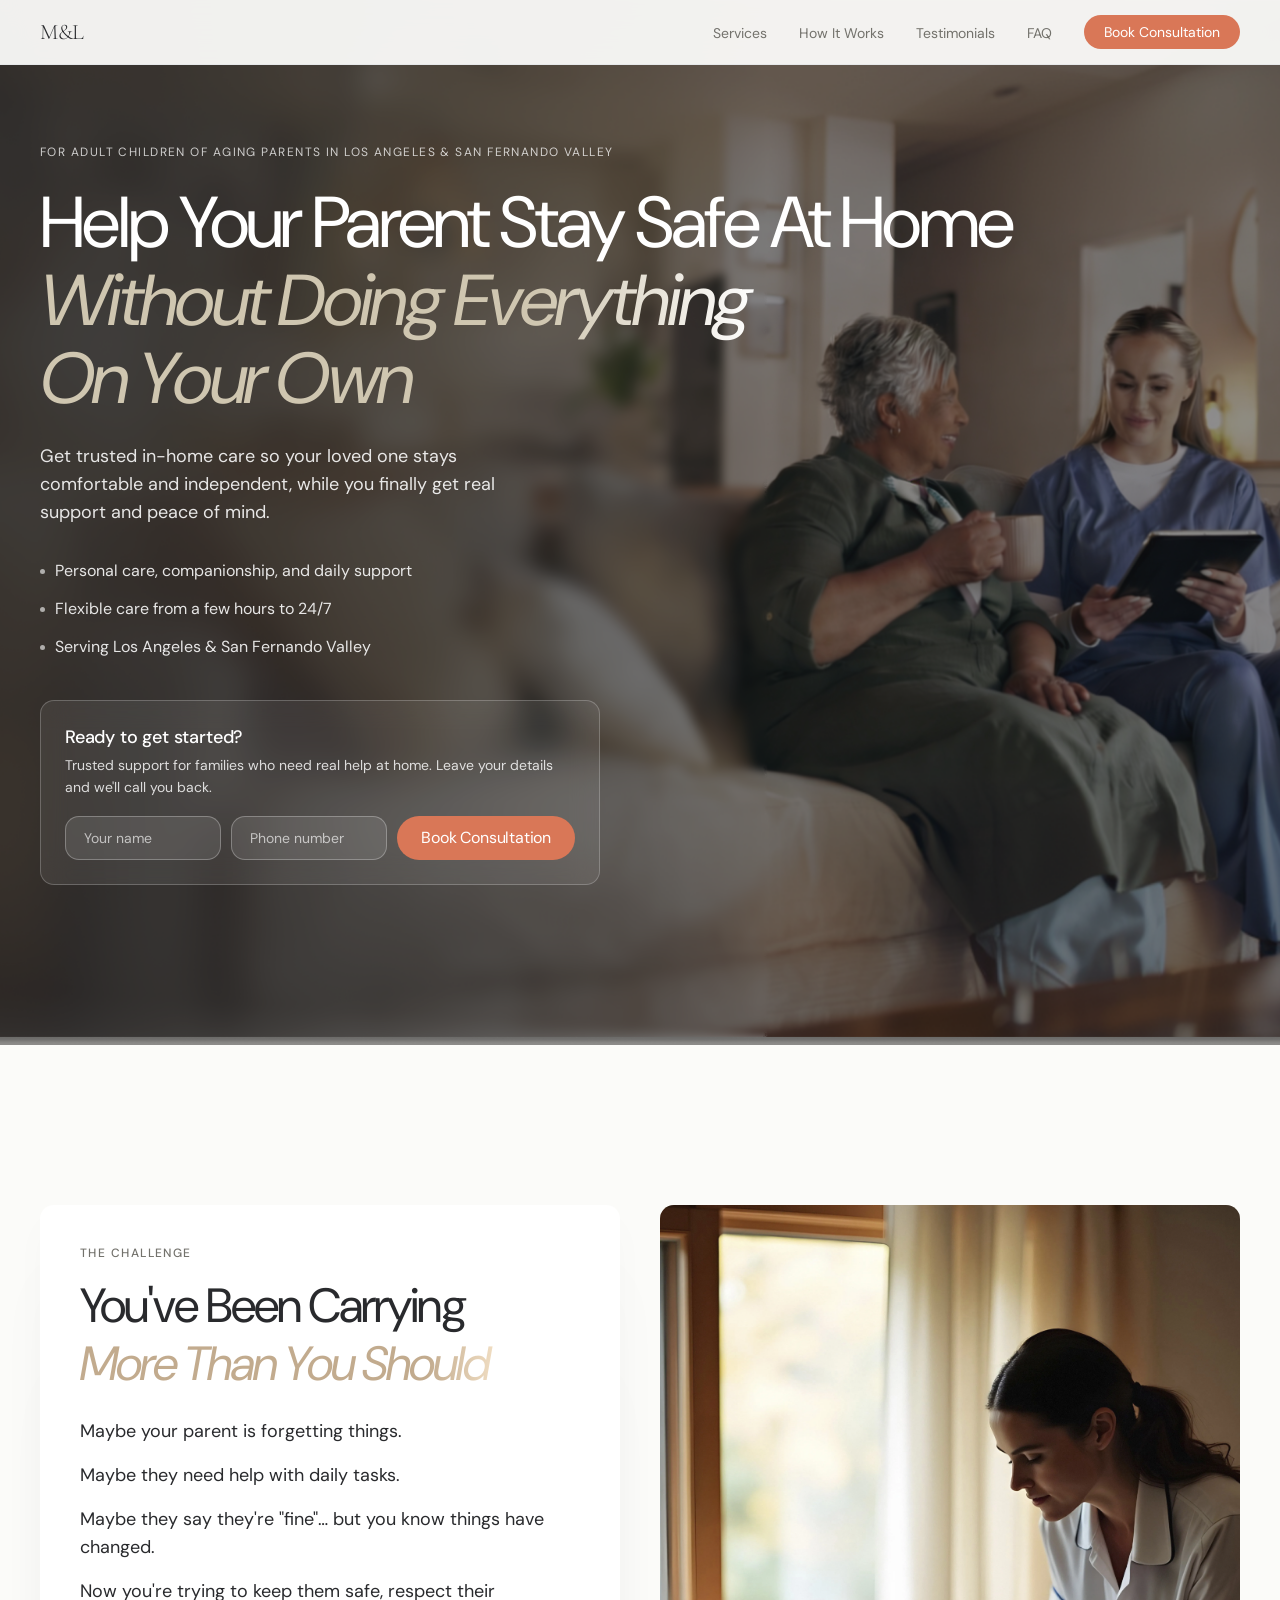
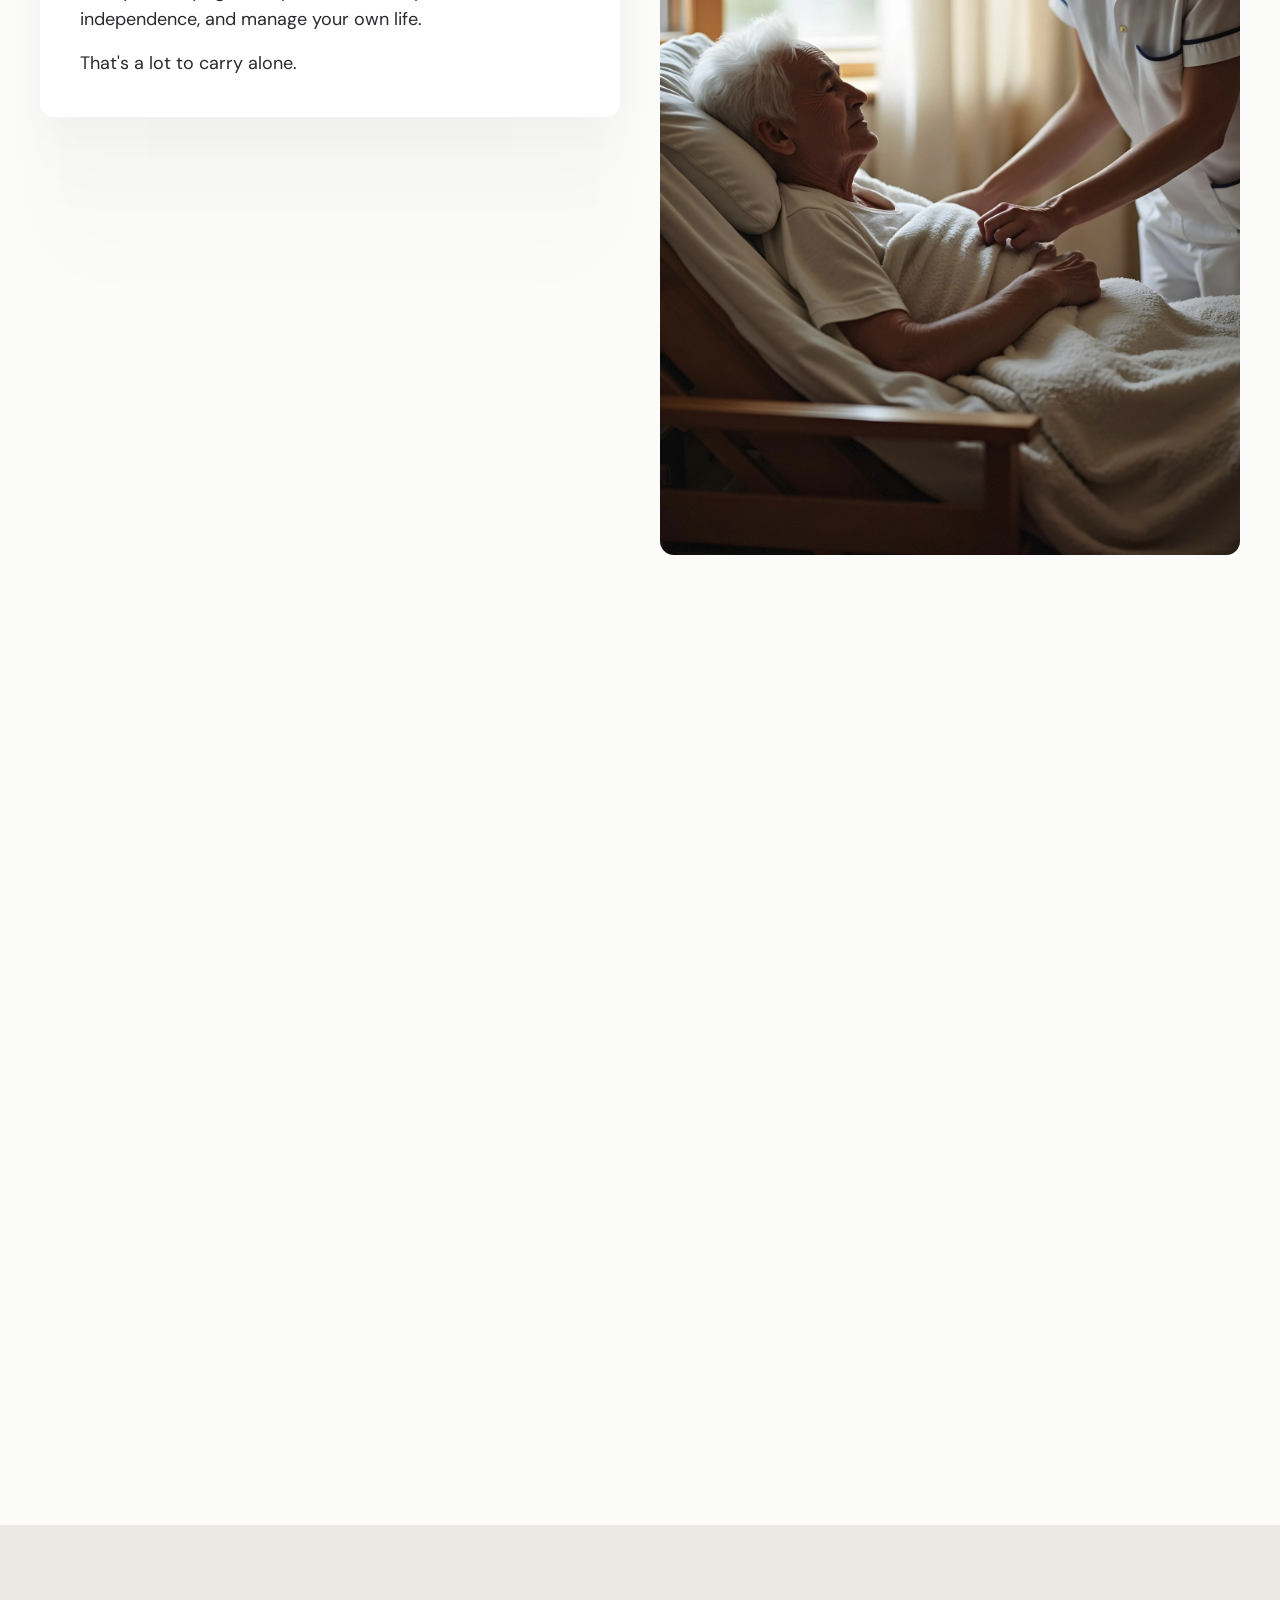
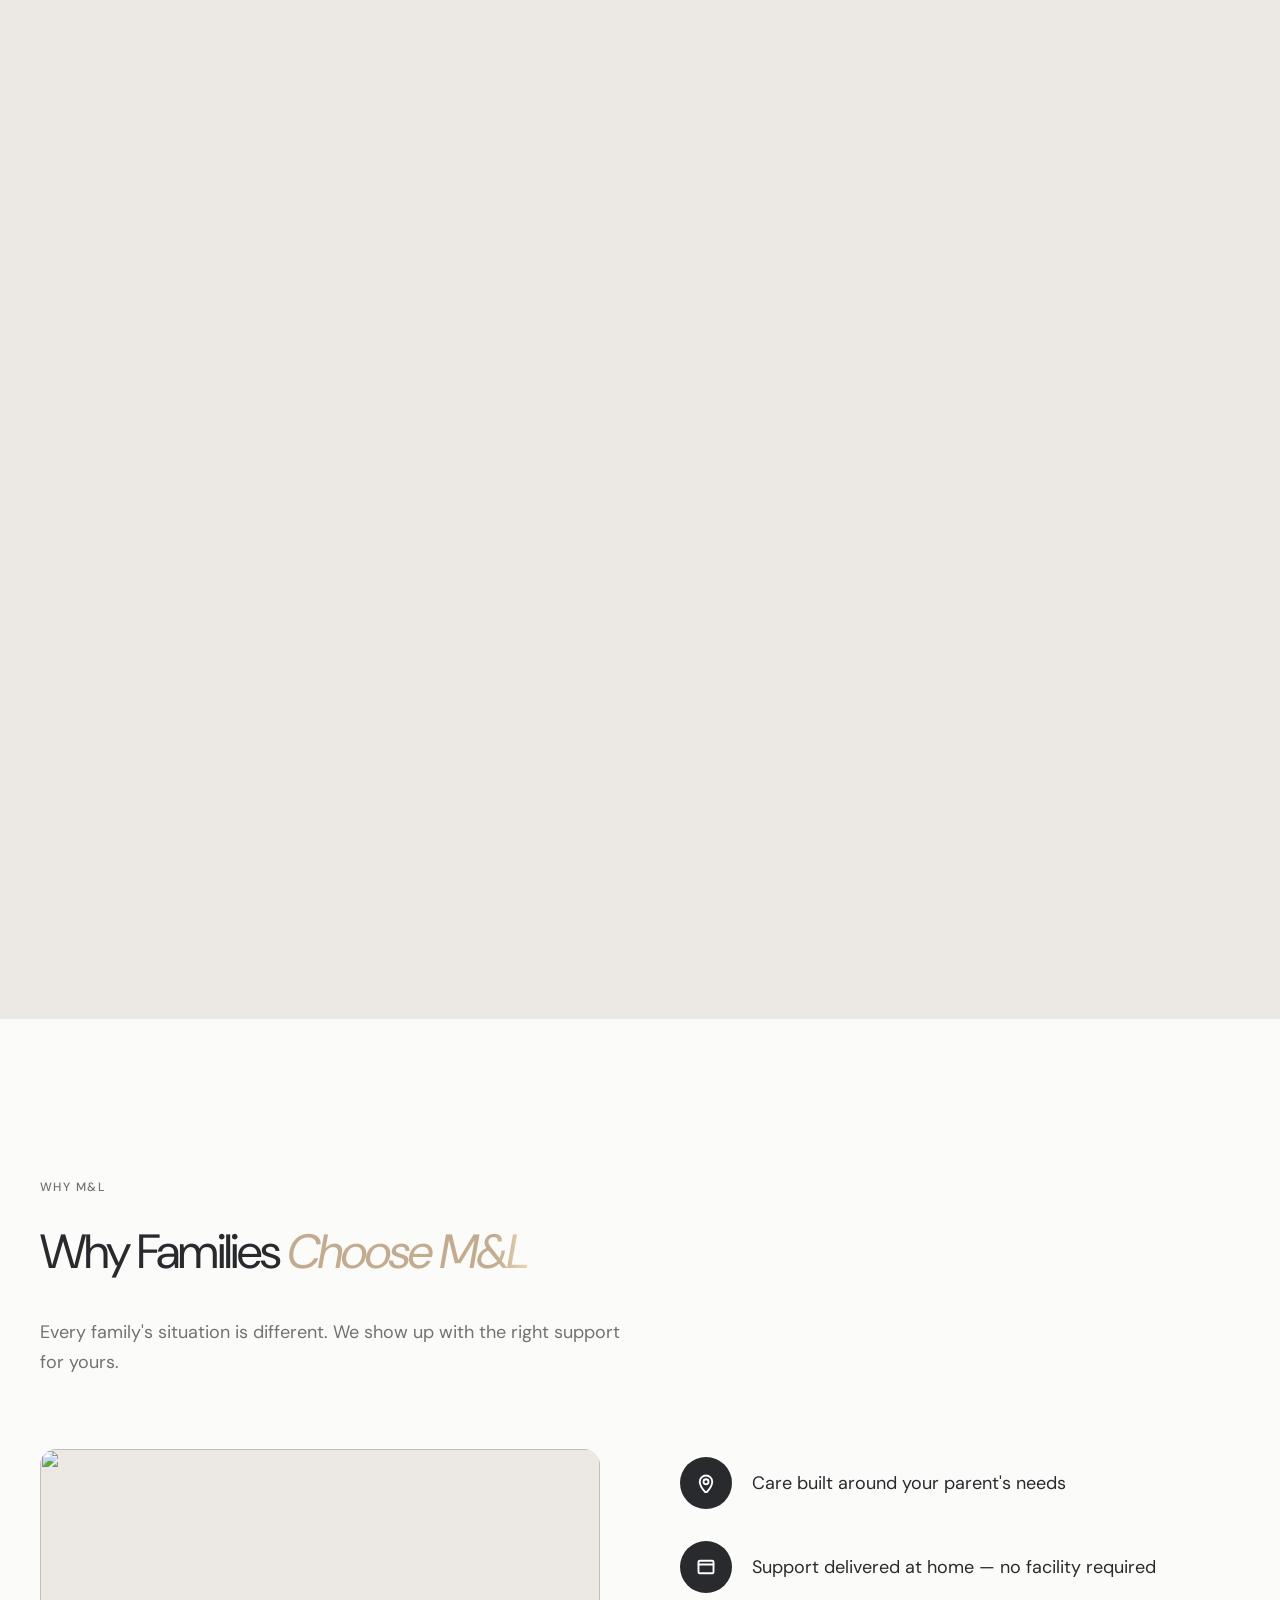
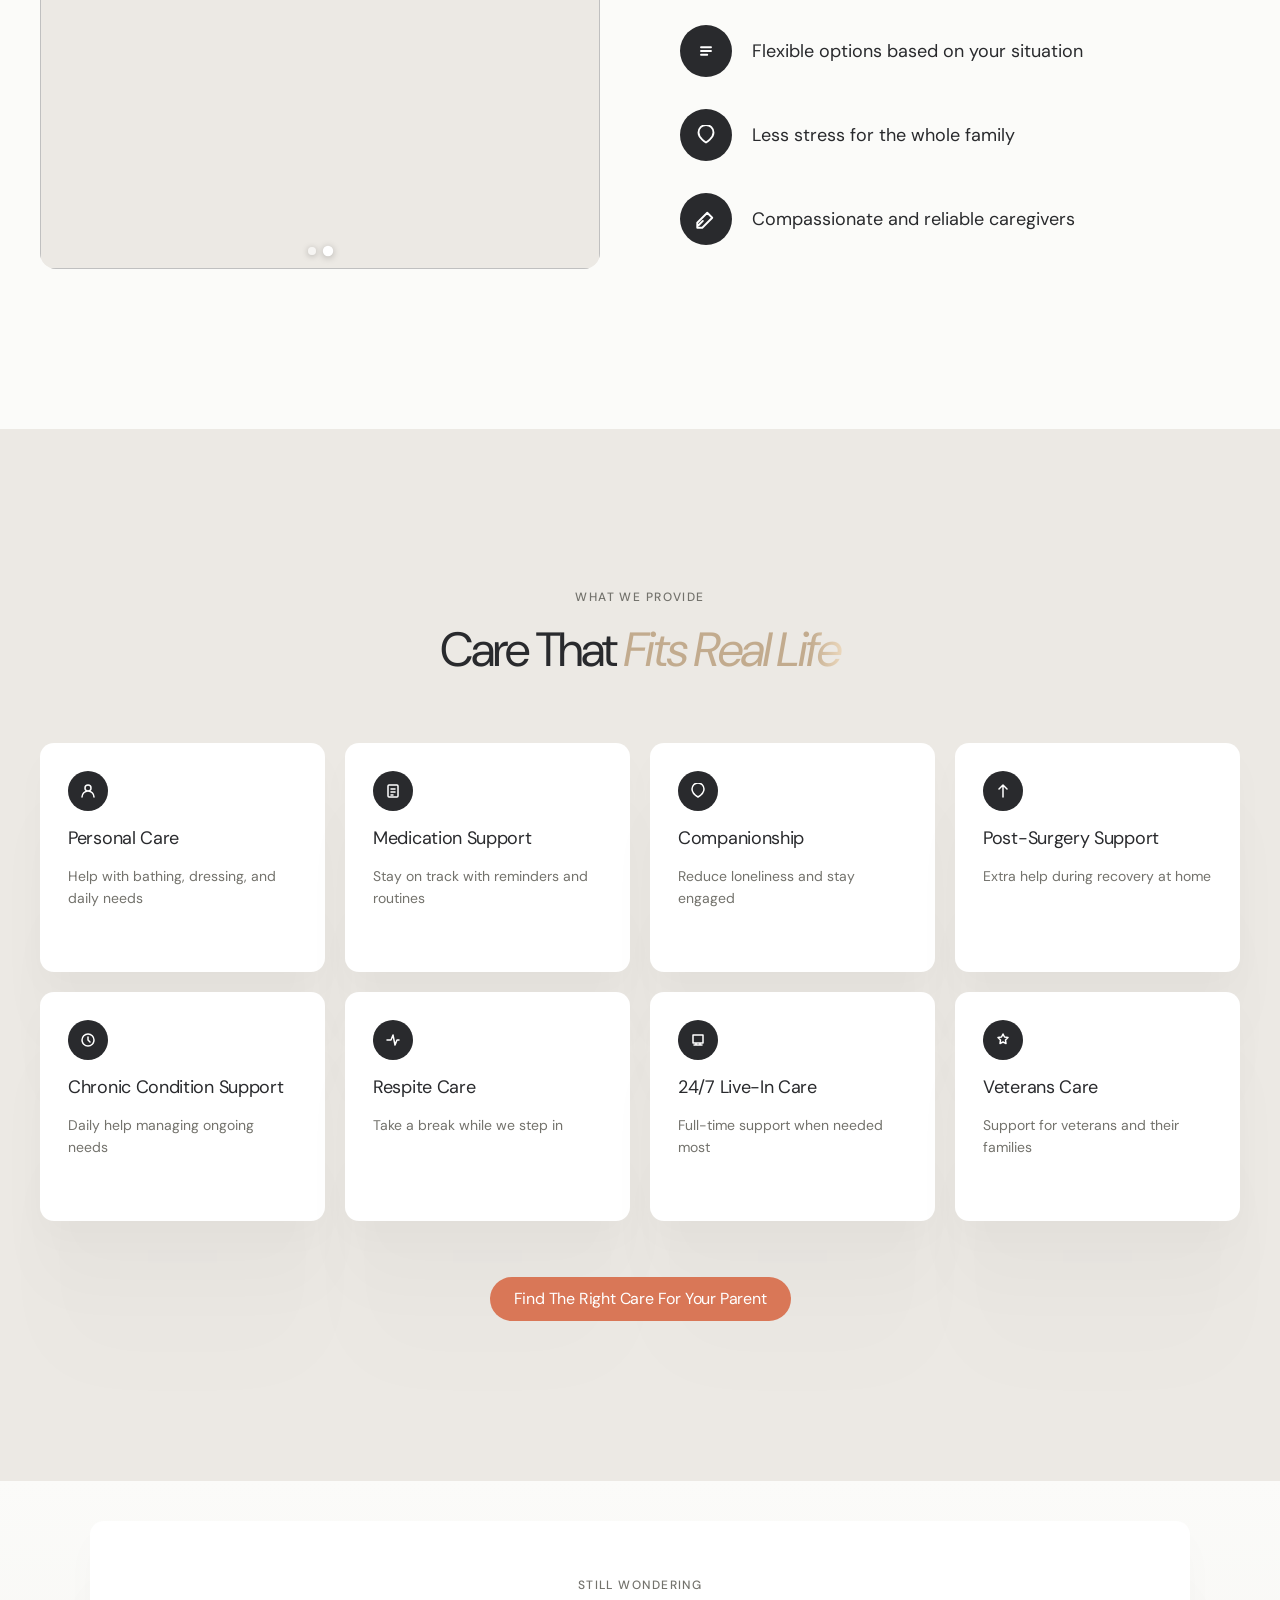
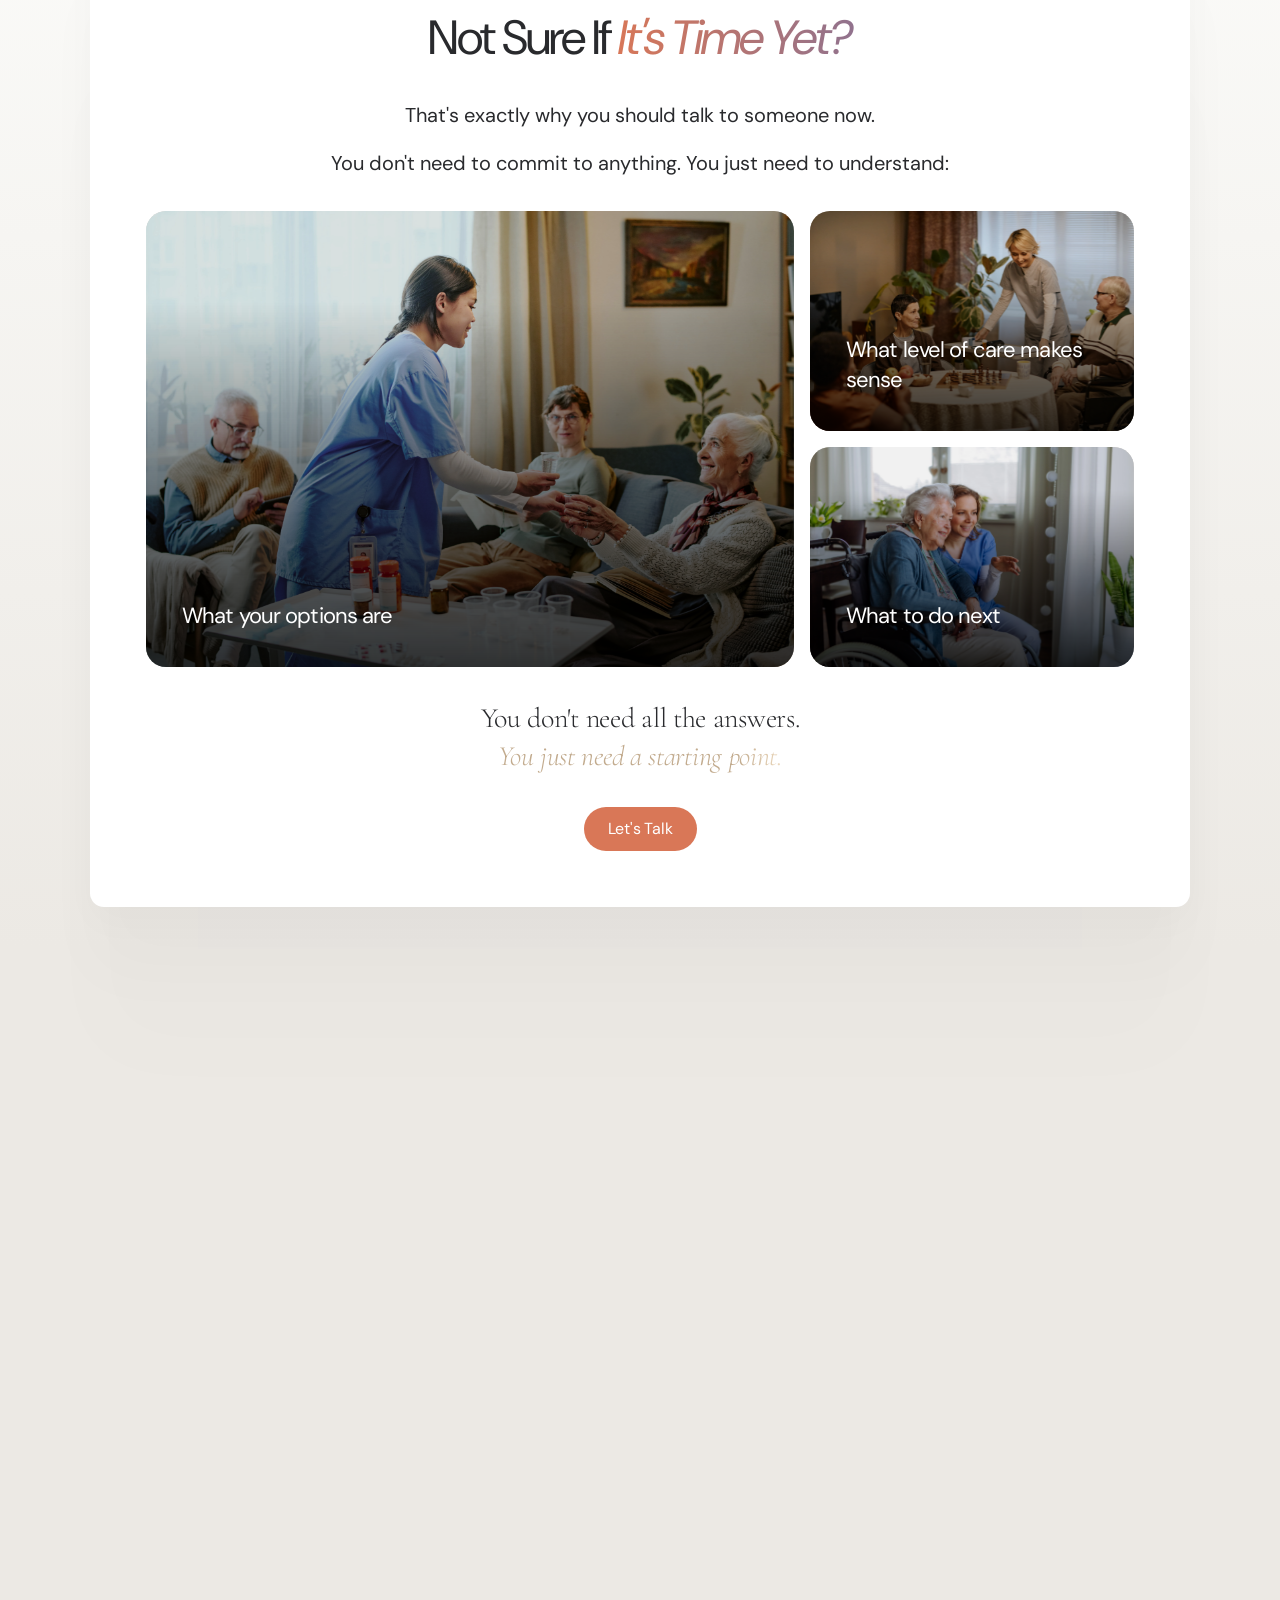
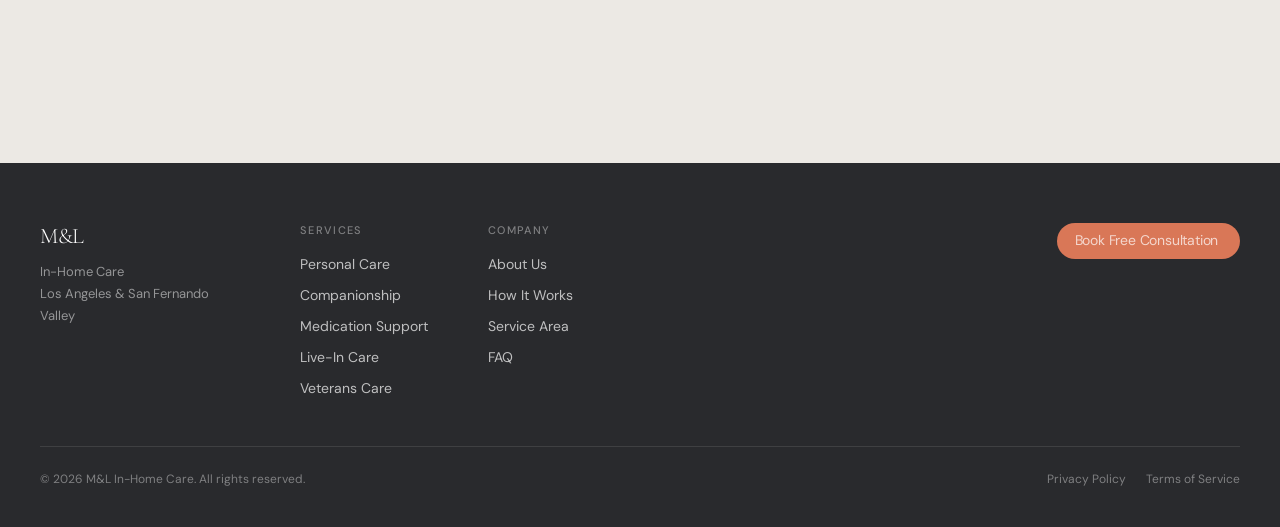
==== commit 5c1ca974: "Step 3: Extract universally-shared tokens to global.css The 6 design tokens with byte-identical valu" ====
--- a/index.html
+++ b/index.html
@@ -10,6 +10,7 @@
 <link href="https://fonts.googleapis.com/css2?family=Cormorant+Garamond:ital,wght@0,300;0,400;1,300;1,400&family=DM+Sans:ital,wght@0,300;0,400;0,500;1,300;1,400&display=swap" rel="stylesheet" />
 
 
+<link rel="stylesheet" href="/styles/global.css">
 <link rel="stylesheet" href="/styles/landing.css">
 
 <!-- Meta Pixel Code -->
--- a/styles/global.css
+++ b/styles/global.css
@@ -0,0 +1,17 @@
+/* global.css
+ * Shared design tokens for bettercarepath.com.
+ * Loaded by every page BEFORE its page-specific stylesheet, so page styles
+ * can override these defaults via the cascade if a layout truly needs to.
+ *
+ * Add a token here only when its value is identical across all 3 pages.
+ * Page-local tokens (e.g. --c-accent, --c-check, --c-bg-fallback) stay in
+ * the page's own stylesheet.
+ */
+:root {
+  --c-bg-alt: #ece9e4;
+  --c-text: #292a2d;
+  --c-text-secondary: #73726c;
+  --c-btn: #d97757;
+  --c-btn-hover: #d78061;
+  --c-border: #e6e8e9;
+}
--- a/styles/landing.css
+++ b/styles/landing.css
@@ -1,14 +1,8 @@
   /* ─── DESIGN TOKENS ─── */
   :root {
     --c-bg: #fbfbf9;
-    --c-bg-alt: #ece9e4;
-    --c-text: #292a2d;
-    --c-text-secondary: #73726c;
     --c-text-subdued: #5b666f;
     --c-white: #ffffff;
-    --c-btn: #d97757;
-    --c-btn-hover: #d78061;
-    --c-border: #e6e8e9;
     --c-accent: #004250;
     --shadow-card: 0px 17px 37px rgba(41,42,45,0.02), 0px 67px 67px rgba(41,42,45,0.02), 0px 150px 90px rgba(41,42,45,0.01), 0px 267px 107px rgba(41,42,45,0);
     --font-serif: 'Cormorant Garamond', Georgia, serif;
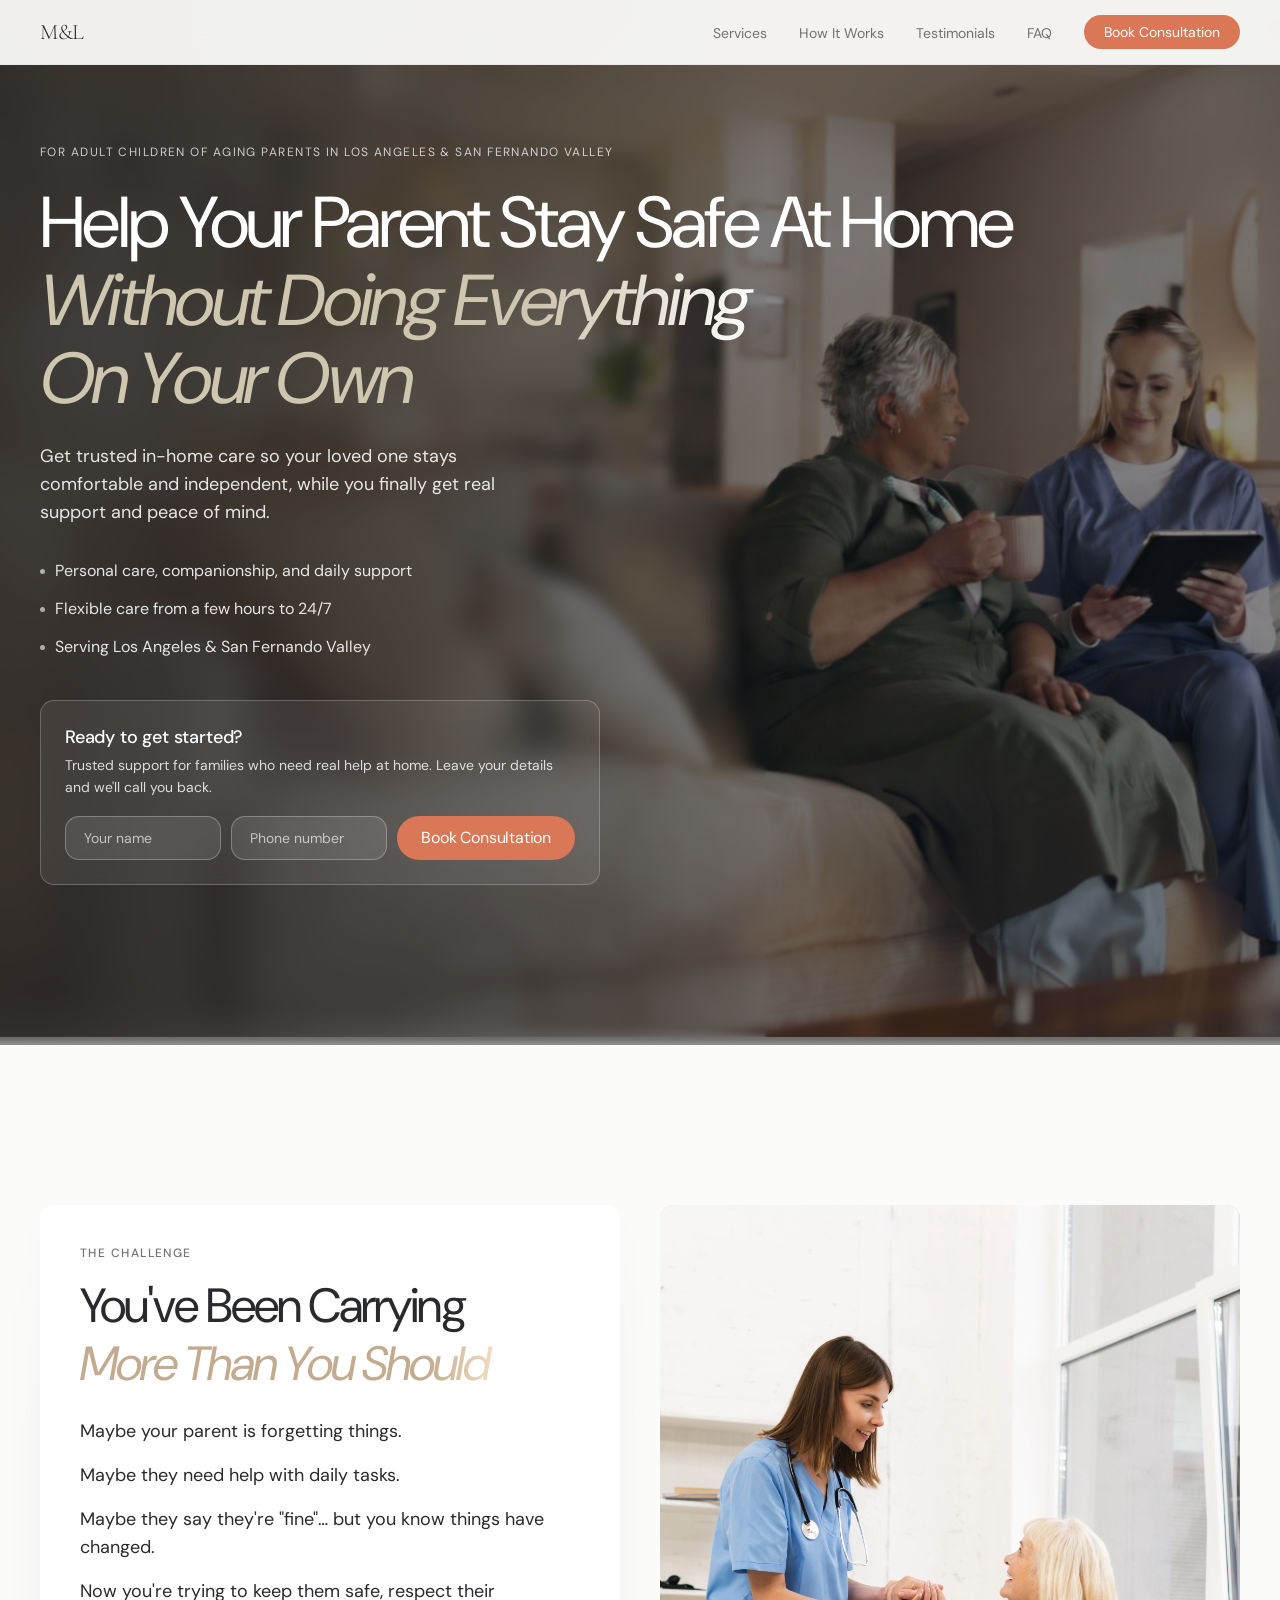
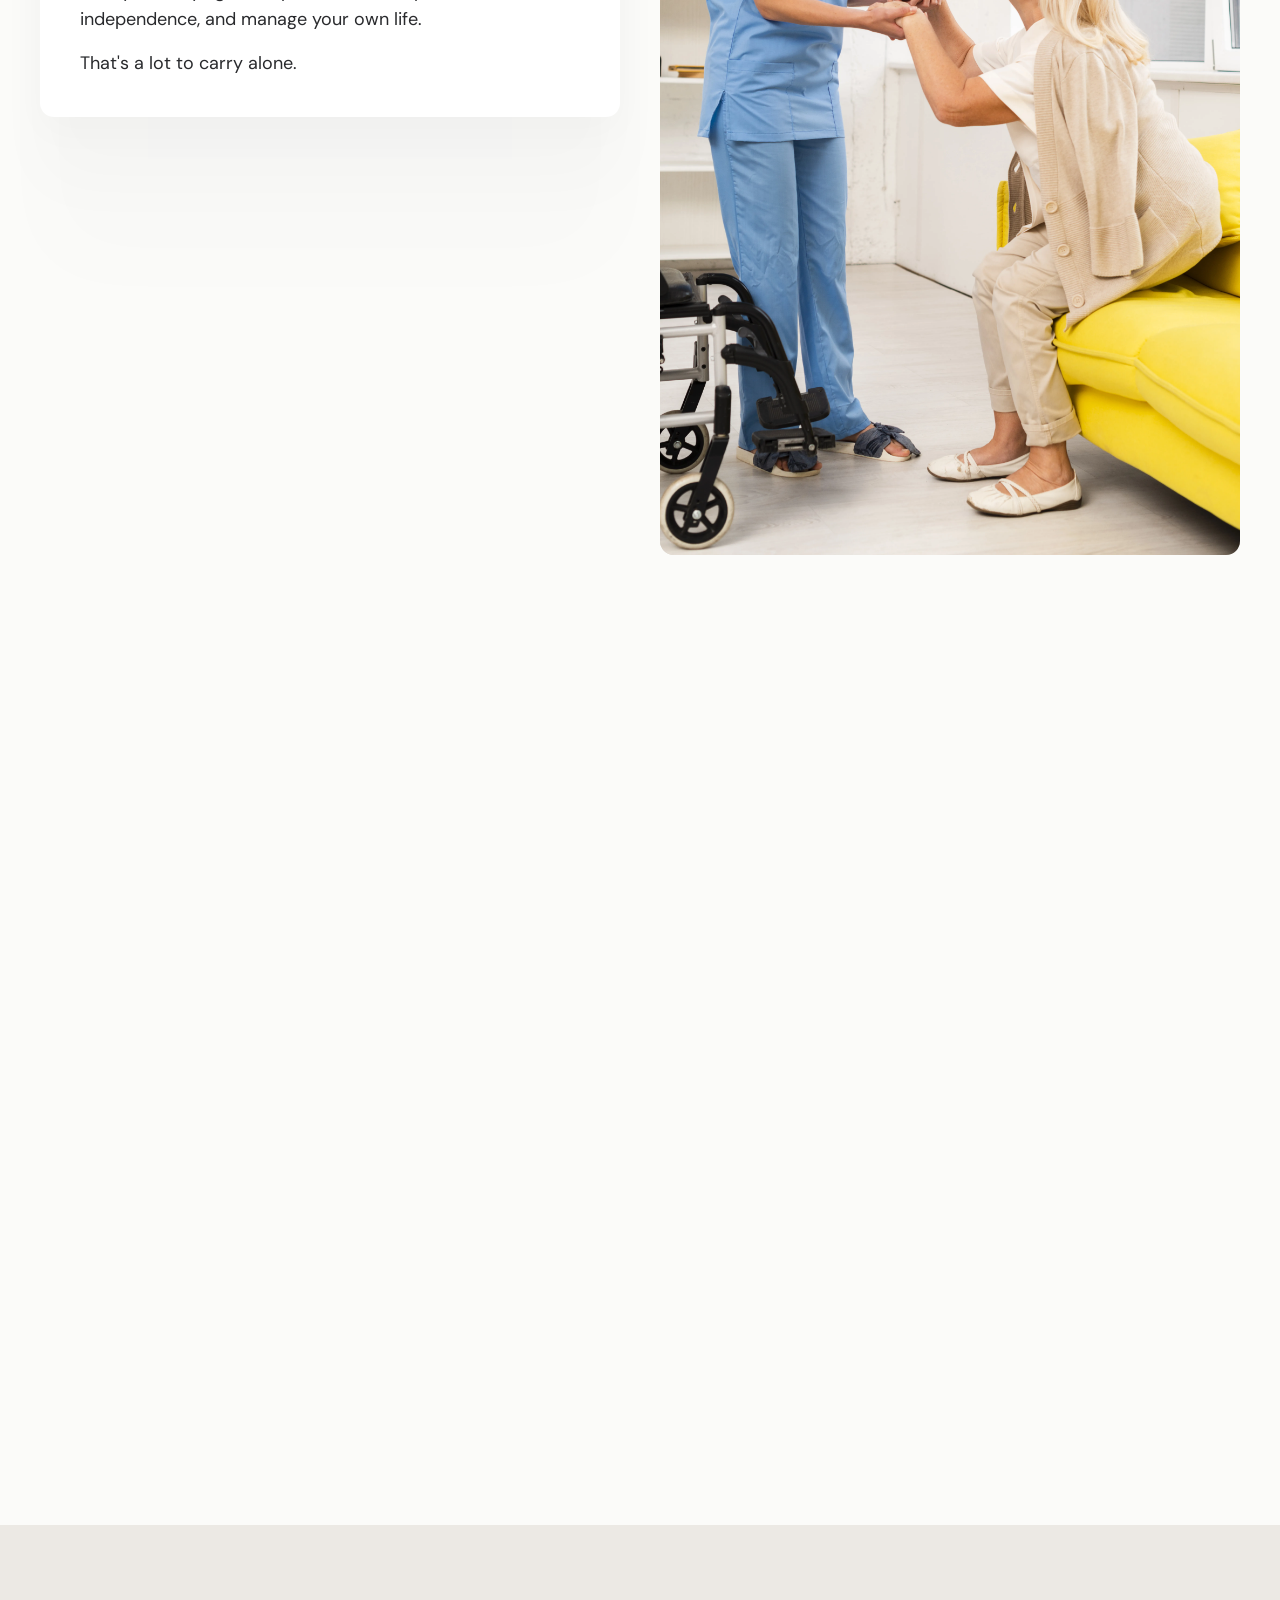
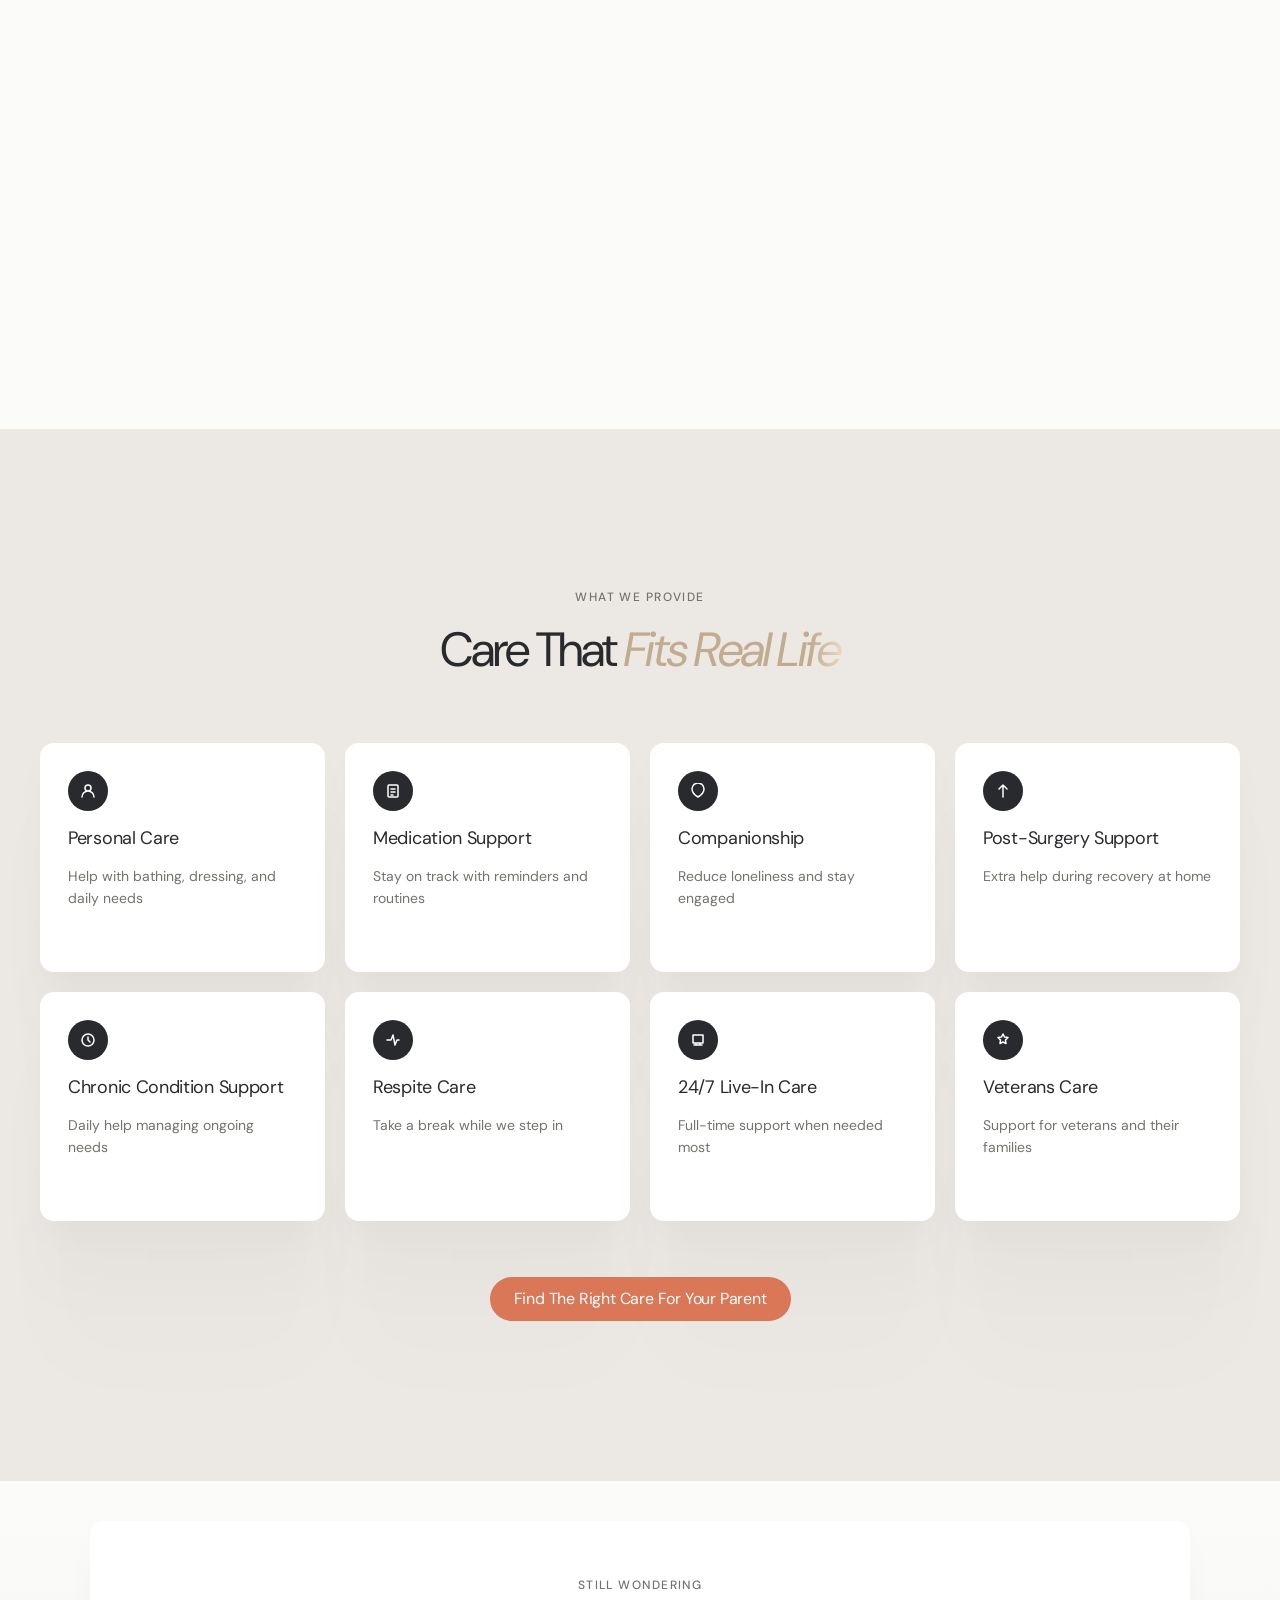
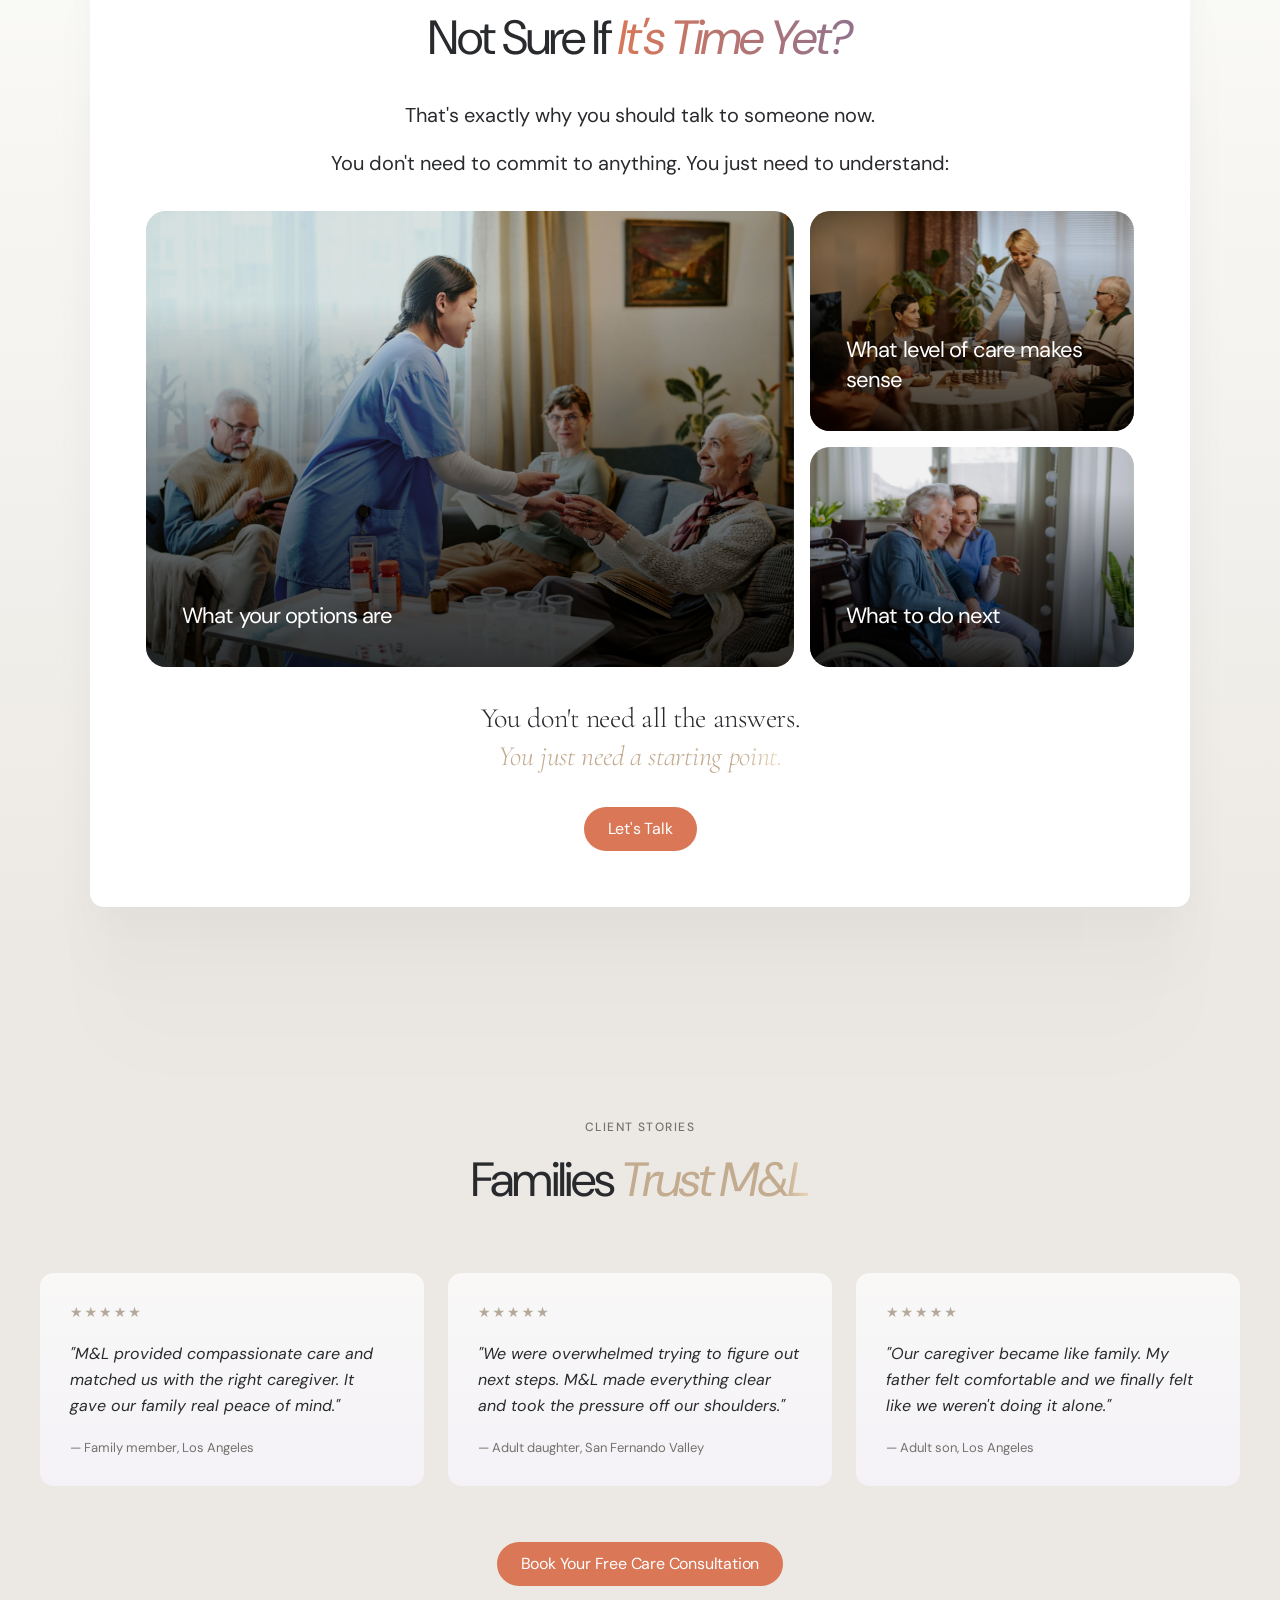
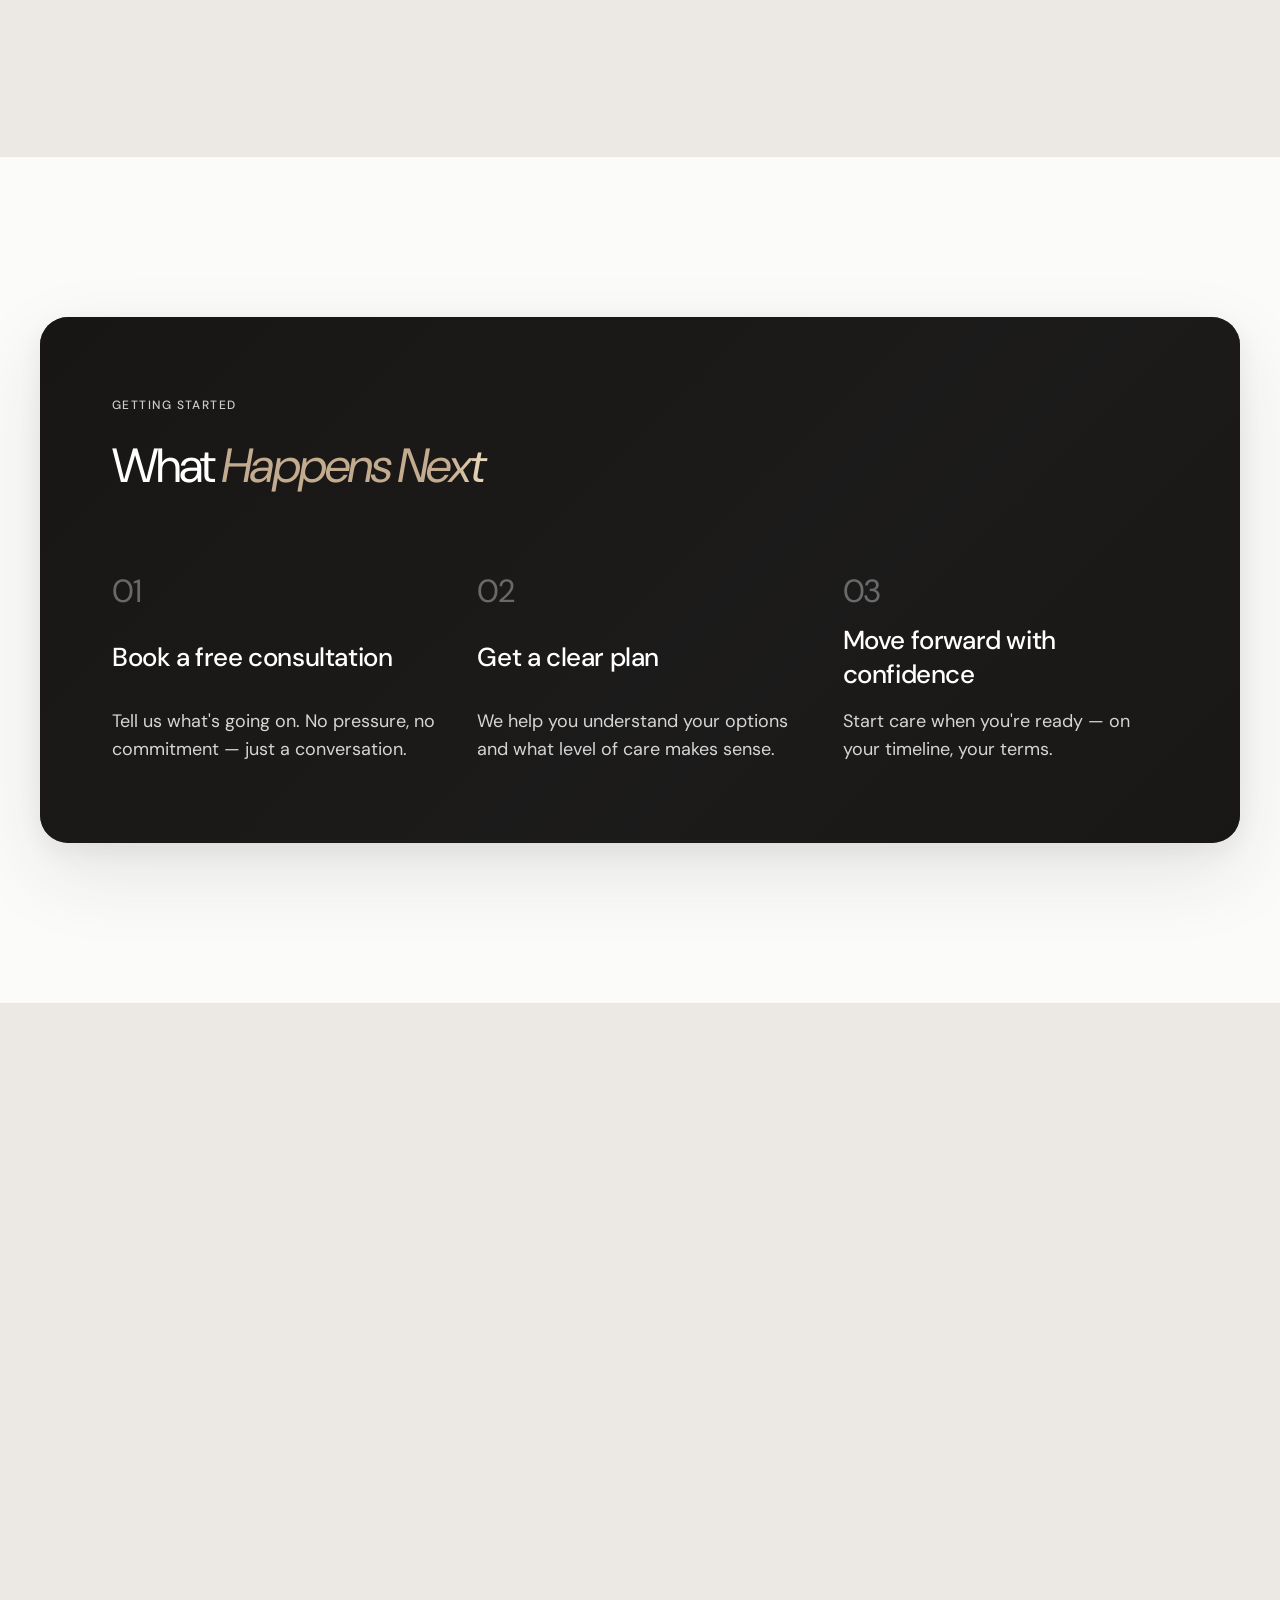
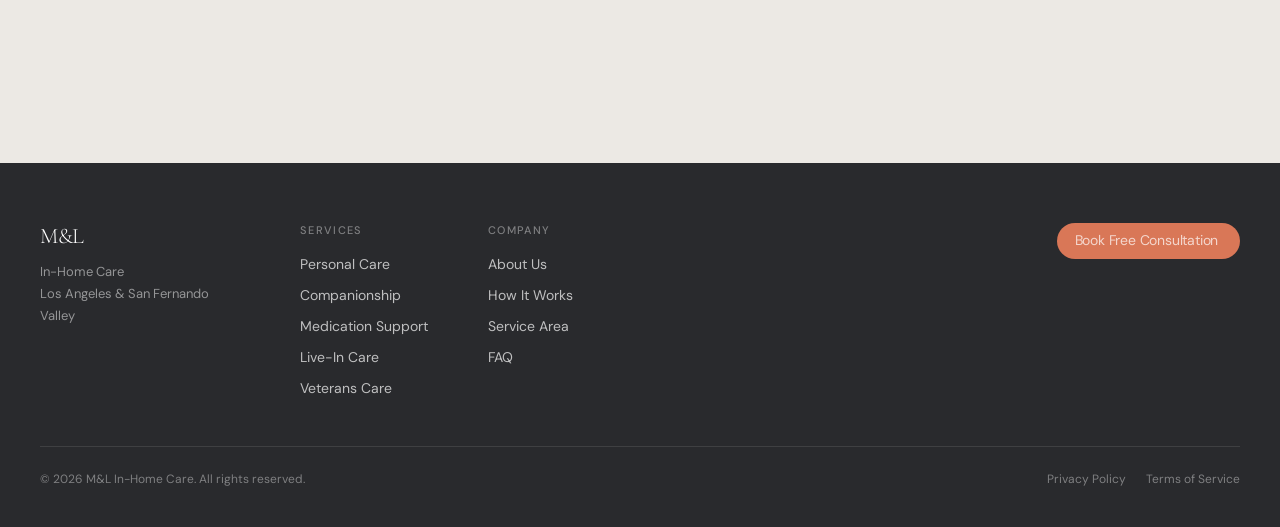
==== commit 4d614271: "Wire consultation forms to GHL webhook Both consultation forms (hero "Book Consultation" and footer " ====
--- a/index.html
+++ b/index.html
@@ -711,24 +711,72 @@
     });
   });
 
+  // ─── CONSULTATION WEBHOOK (GHL) ───
+  const CONSULTATION_WEBHOOK = 'https://services.leadconnectorhq.com/hooks/Z5ogVfjx3loMkiXrfnTJ/webhook-trigger/24e68803-cc8d-43ad-9844-a7e3594d0f3f';
+
+  async function postConsultation(payload, btn, { sendingText, successText }) {
+    btn.textContent = sendingText;
+    btn.disabled = true;
+    try {
+      // no-cors → opaque response (status 0, unreadable). Catches only network-level
+      // failures, not GHL HTTP errors. Content-Type must be a safelisted value; GHL
+      // parses the JSON body regardless of header.
+      await fetch(CONSULTATION_WEBHOOK, {
+        method: 'POST',
+        mode: 'no-cors',
+        headers: { 'Content-Type': 'text/plain' },
+        body: JSON.stringify(payload),
+      });
+      btn.textContent = successText;
+      btn.style.background = '#004250';
+      return true;
+    } catch (err) {
+      btn.textContent = 'Something went wrong — try again';
+      btn.style.background = '#b14a4a';
+      btn.disabled = false;
+      return false;
+    }
+  }
+
   // ─── TRUST STRIP FORM SUBMIT ───
-  function handleTrustFormSubmit(e) {
+  async function handleTrustFormSubmit(e) {
     e.preventDefault();
-    const btn = e.target.querySelector('button[type="submit"]');
-    btn.textContent = 'We\'ll call you soon!';
-    btn.style.background = '#004250';
-    btn.disabled = true;
-    e.target.querySelectorAll('input').forEach(i => i.disabled = true);
+    const form = e.target;
+    const btn = form.querySelector('button[type="submit"]');
+    const payload = {
+      source: 'hero-form',
+      name: form.querySelector('#hero-tc-name').value.trim(),
+      phone: form.querySelector('#hero-tc-phone').value.trim(),
+      page: window.location.href,
+    };
+    const ok = await postConsultation(payload, btn, {
+      sendingText: 'Sending…',
+      successText: "We'll call you soon!",
+    });
+    if (!ok) return;
+    form.querySelectorAll('input').forEach(i => i.disabled = true);
     setTimeout(() => { window.location.href = '/thank-you'; }, 700);
   }
 
   // ─── FORM SUBMIT ───
-  function handleFormSubmit(e) {
+  async function handleFormSubmit(e) {
     e.preventDefault();
-    const btn = e.target.querySelector('button[type="submit"]');
-    btn.textContent = 'Sent! We\'ll be in touch soon.';
-    btn.style.background = '#004250';
-    btn.disabled = true;
+    const form = e.target;
+    const btn = form.querySelector('button[type="submit"]');
+    const payload = {
+      source: 'bottom-form',
+      name: form.querySelector('#f-name').value.trim(),
+      email: form.querySelector('#f-email').value.trim(),
+      phone: form.querySelector('#f-phone').value.trim(),
+      message: form.querySelector('#f-message').value.trim(),
+      page: window.location.href,
+    };
+    const ok = await postConsultation(payload, btn, {
+      sendingText: 'Sending…',
+      successText: "Sent! We'll be in touch soon.",
+    });
+    if (!ok) return;
+    form.querySelectorAll('input, textarea').forEach(i => i.disabled = true);
     setTimeout(() => { window.location.href = '/thank-you'; }, 700);
   }
 
--- a/styles/landing.css
+++ b/styles/landing.css
@@ -329,45 +329,6 @@
     stroke-linejoin: round;
   }
 
-  /* ─── PLACEHOLDER IMAGE ─── */
-  .img-placeholder {
-    width: 100%;
-    border-radius: var(--radius-md);
-    overflow: hidden;
-    position: relative;
-    background: #e8e4de;
-  }
-  .img-placeholder-inner {
-    display: flex;
-    flex-direction: column;
-    align-items: center;
-    justify-content: center;
-    padding: 48px 32px;
-    text-align: center;
-    gap: 12px;
-    min-height: 420px;
-  }
-  .img-placeholder-stripes {
-    position: absolute;
-    inset: 0;
-    background-image: repeating-linear-gradient(
-      -45deg,
-      transparent,
-      transparent 12px,
-      rgba(115,114,108,0.07) 12px,
-      rgba(115,114,108,0.07) 13px
-    );
-  }
-  .img-placeholder-label {
-    position: relative;
-    font-family: monospace;
-    font-size: 11px;
-    color: var(--c-text-secondary);
-    opacity: 0.7;
-    letter-spacing: 0.05em;
-    text-align: center;
-    line-height: 1.6;
-  }
 
   /* ═══════════════════════════════════════
      SECTION 1: HERO
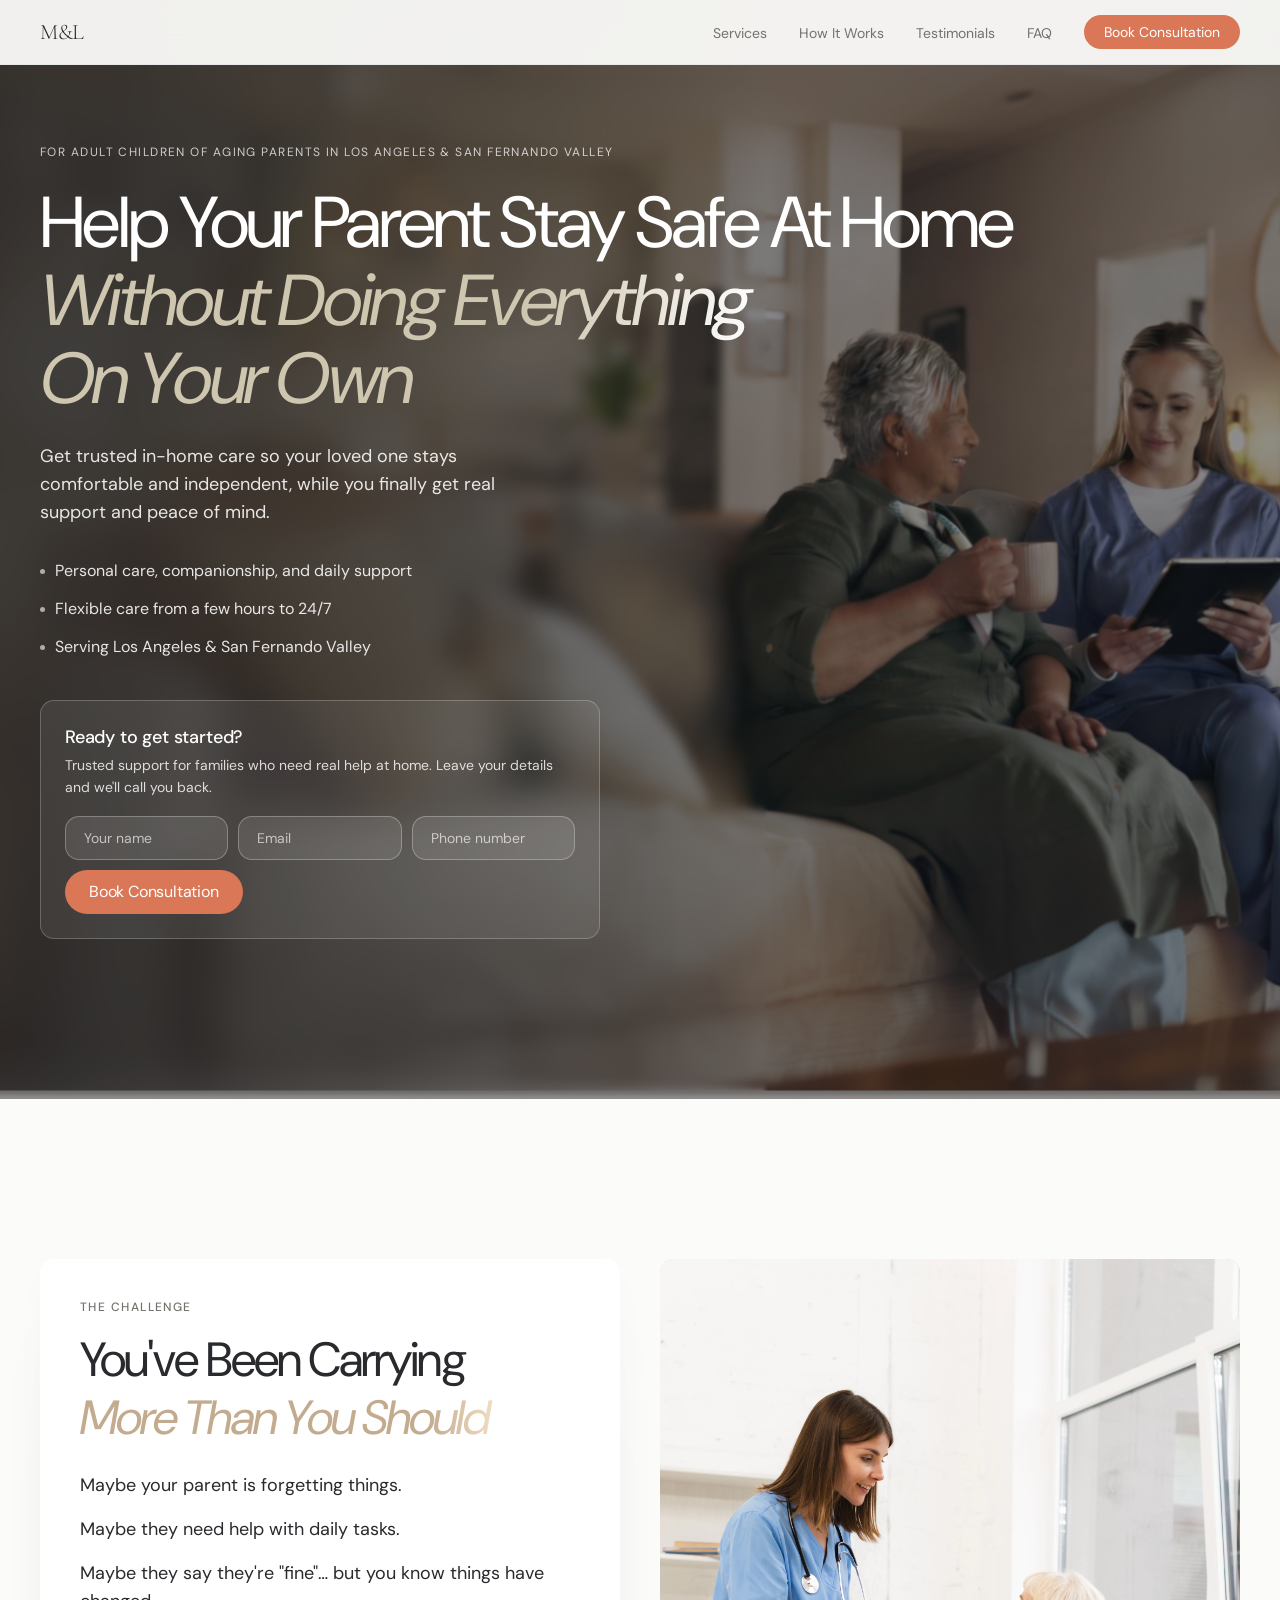
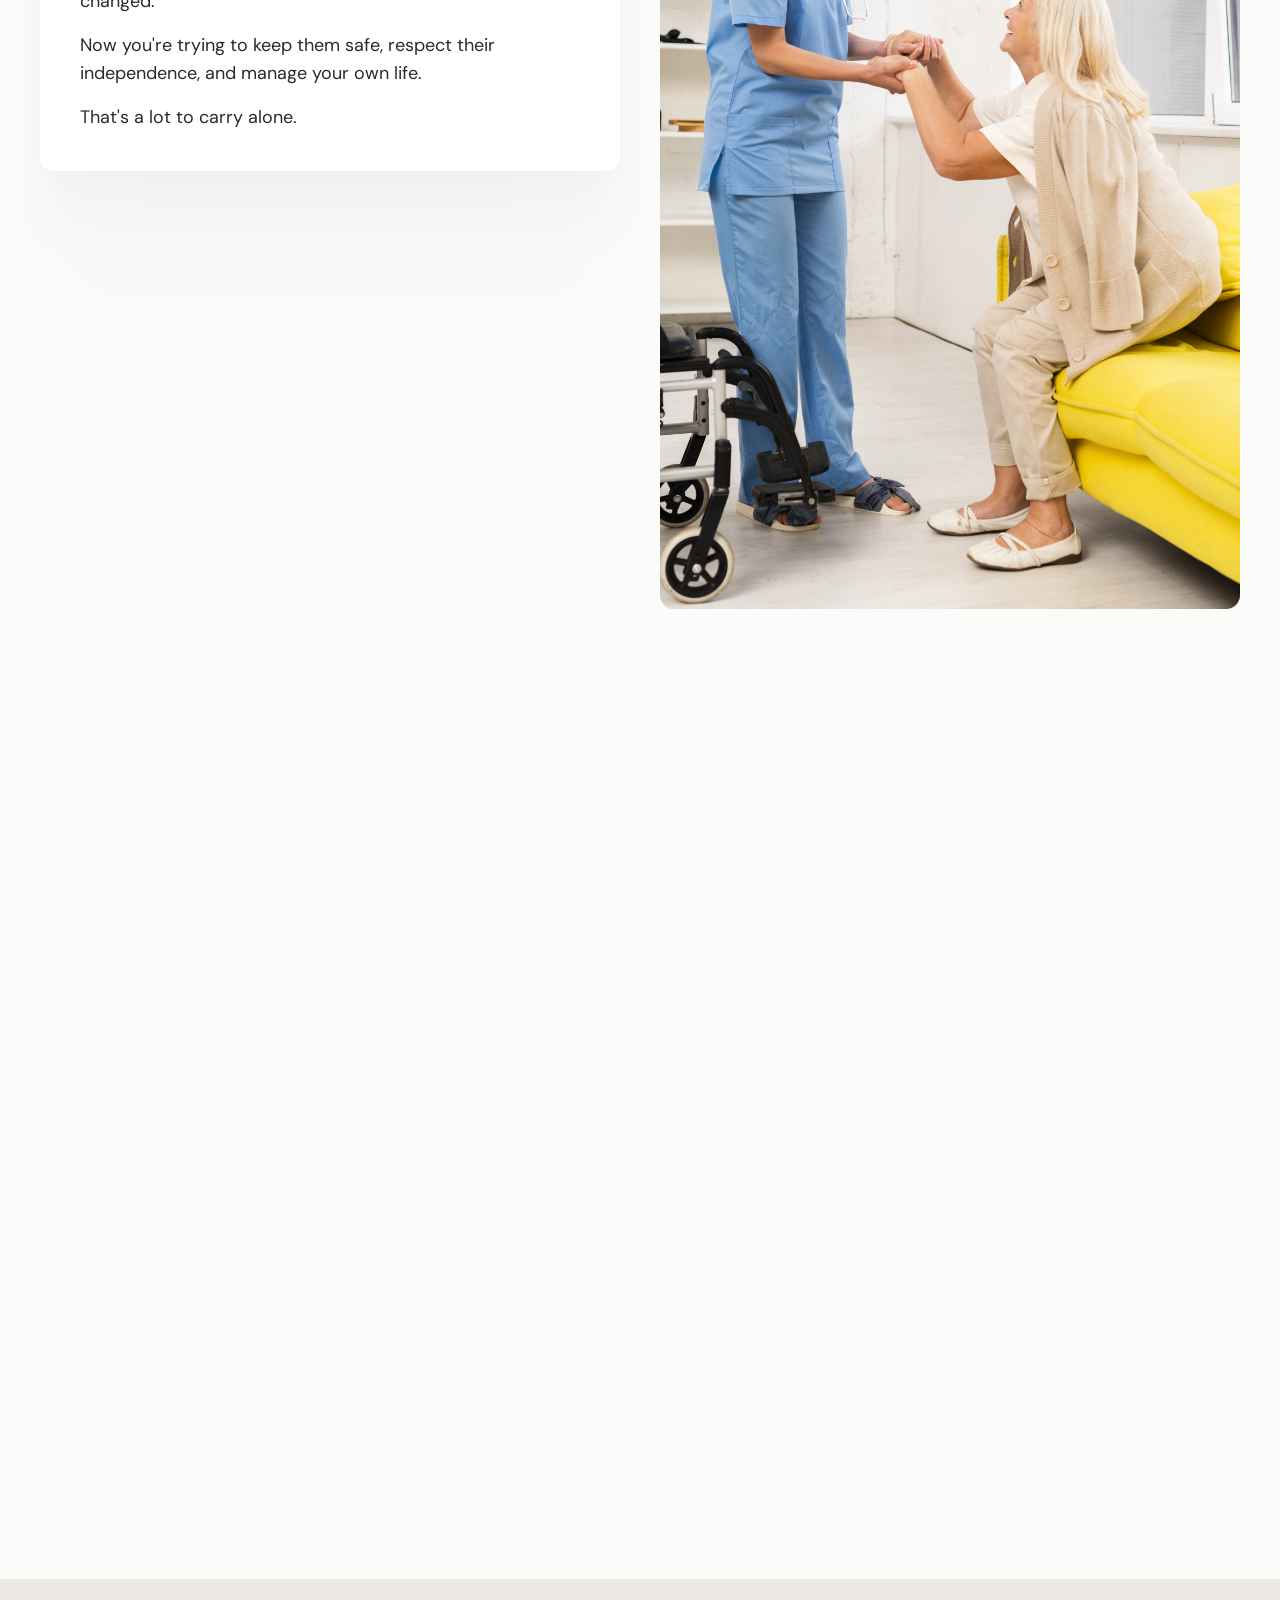
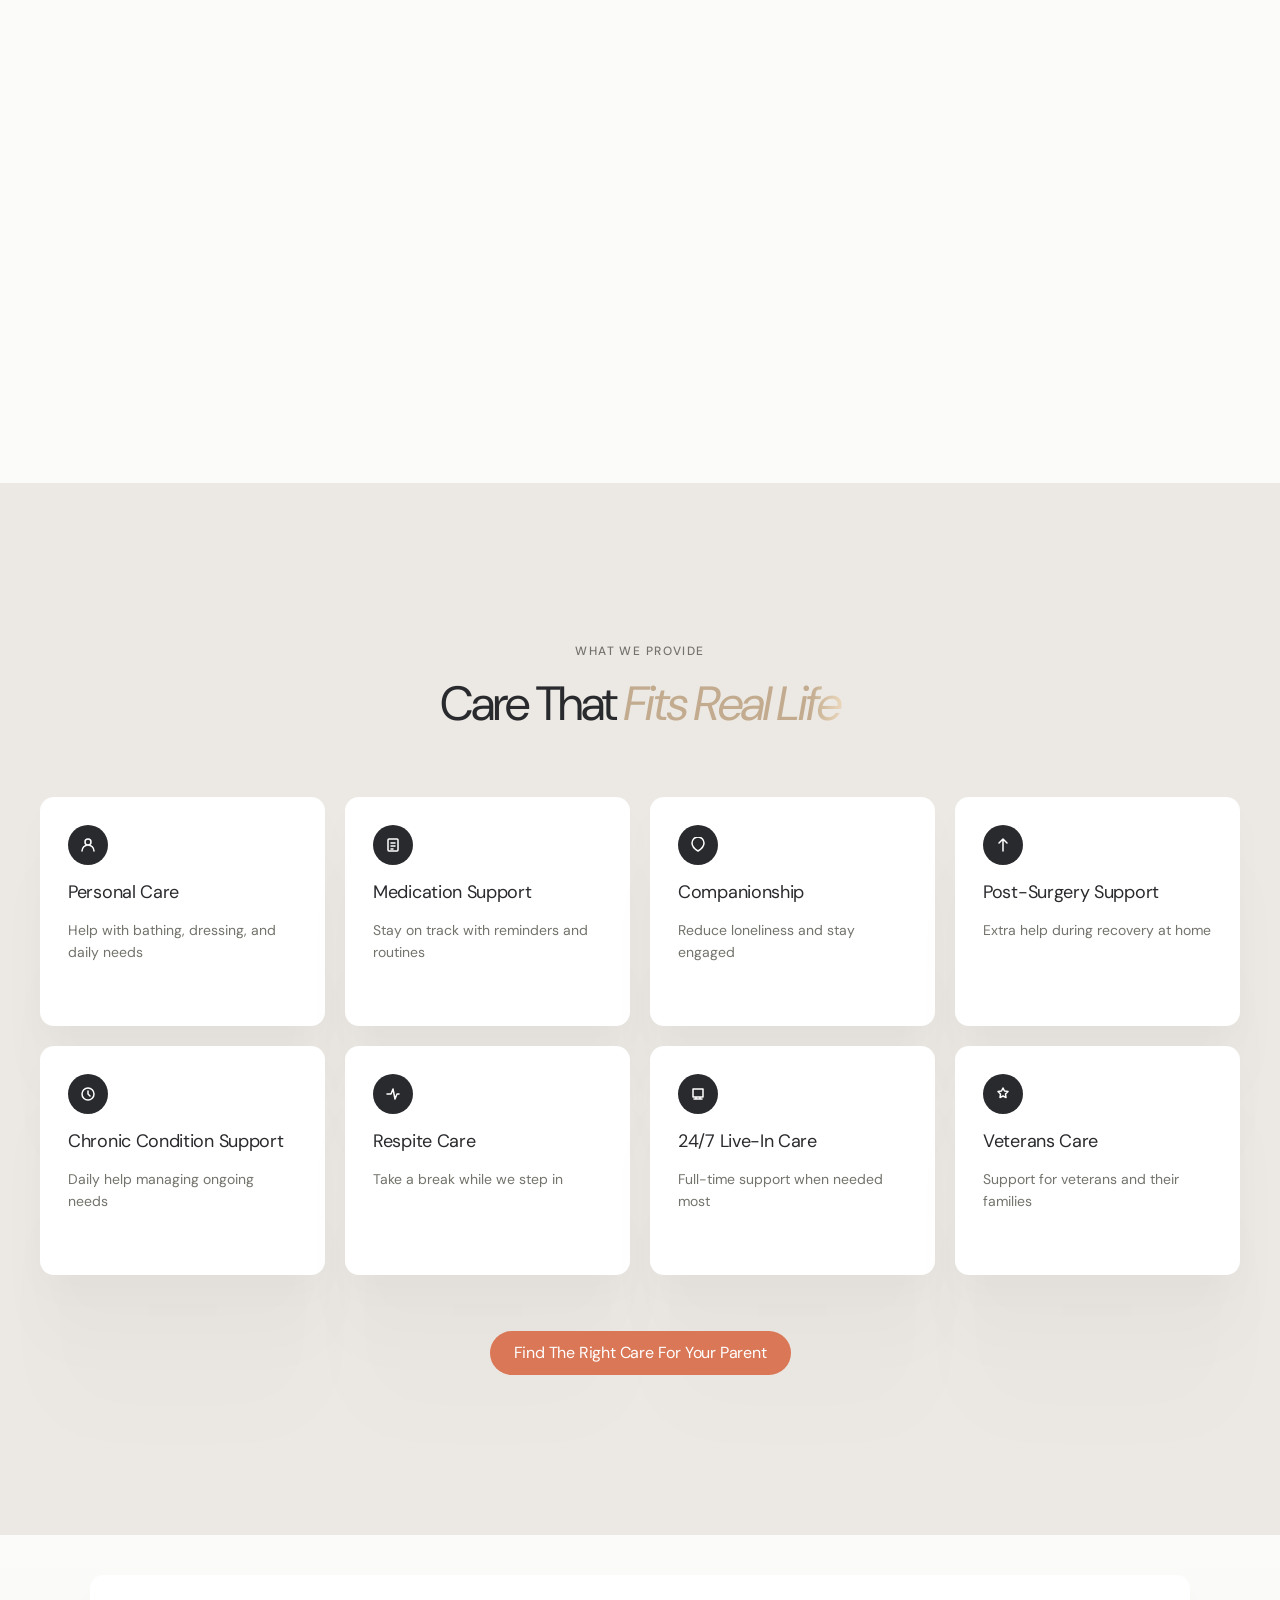
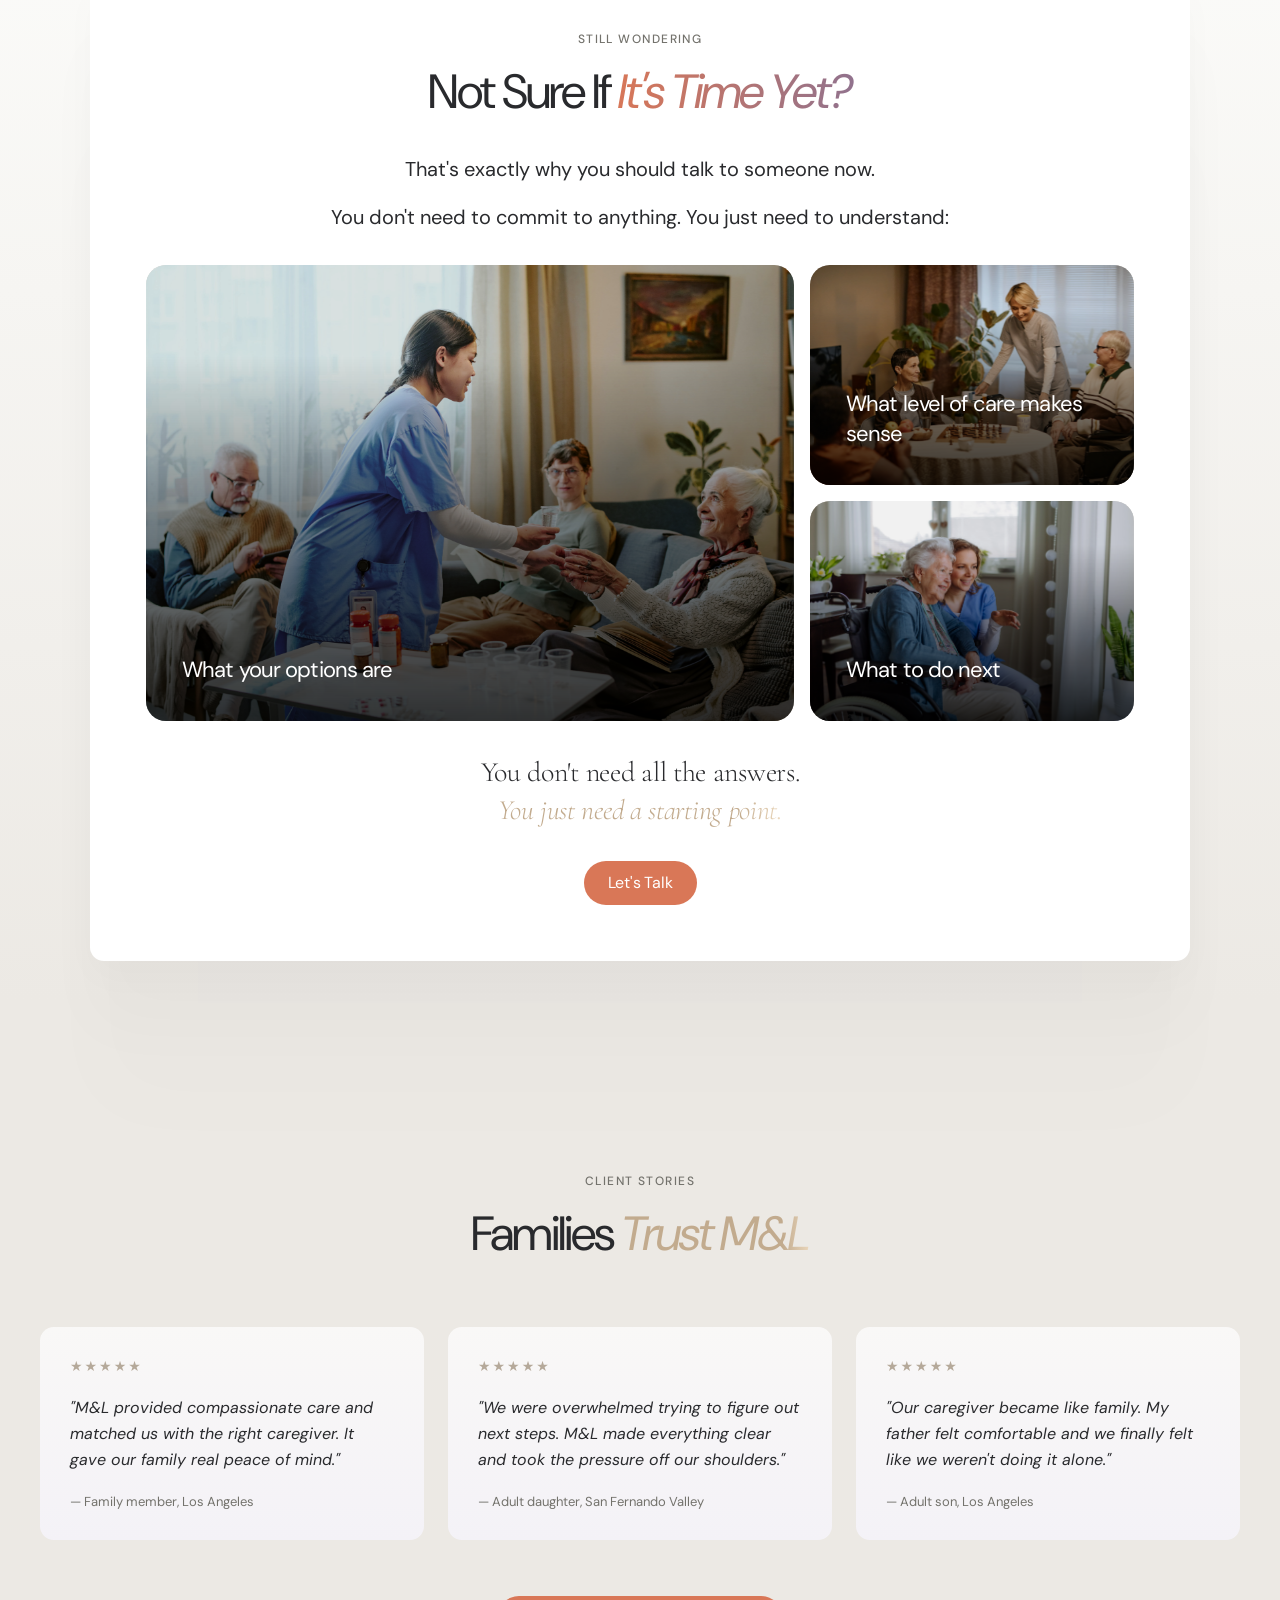
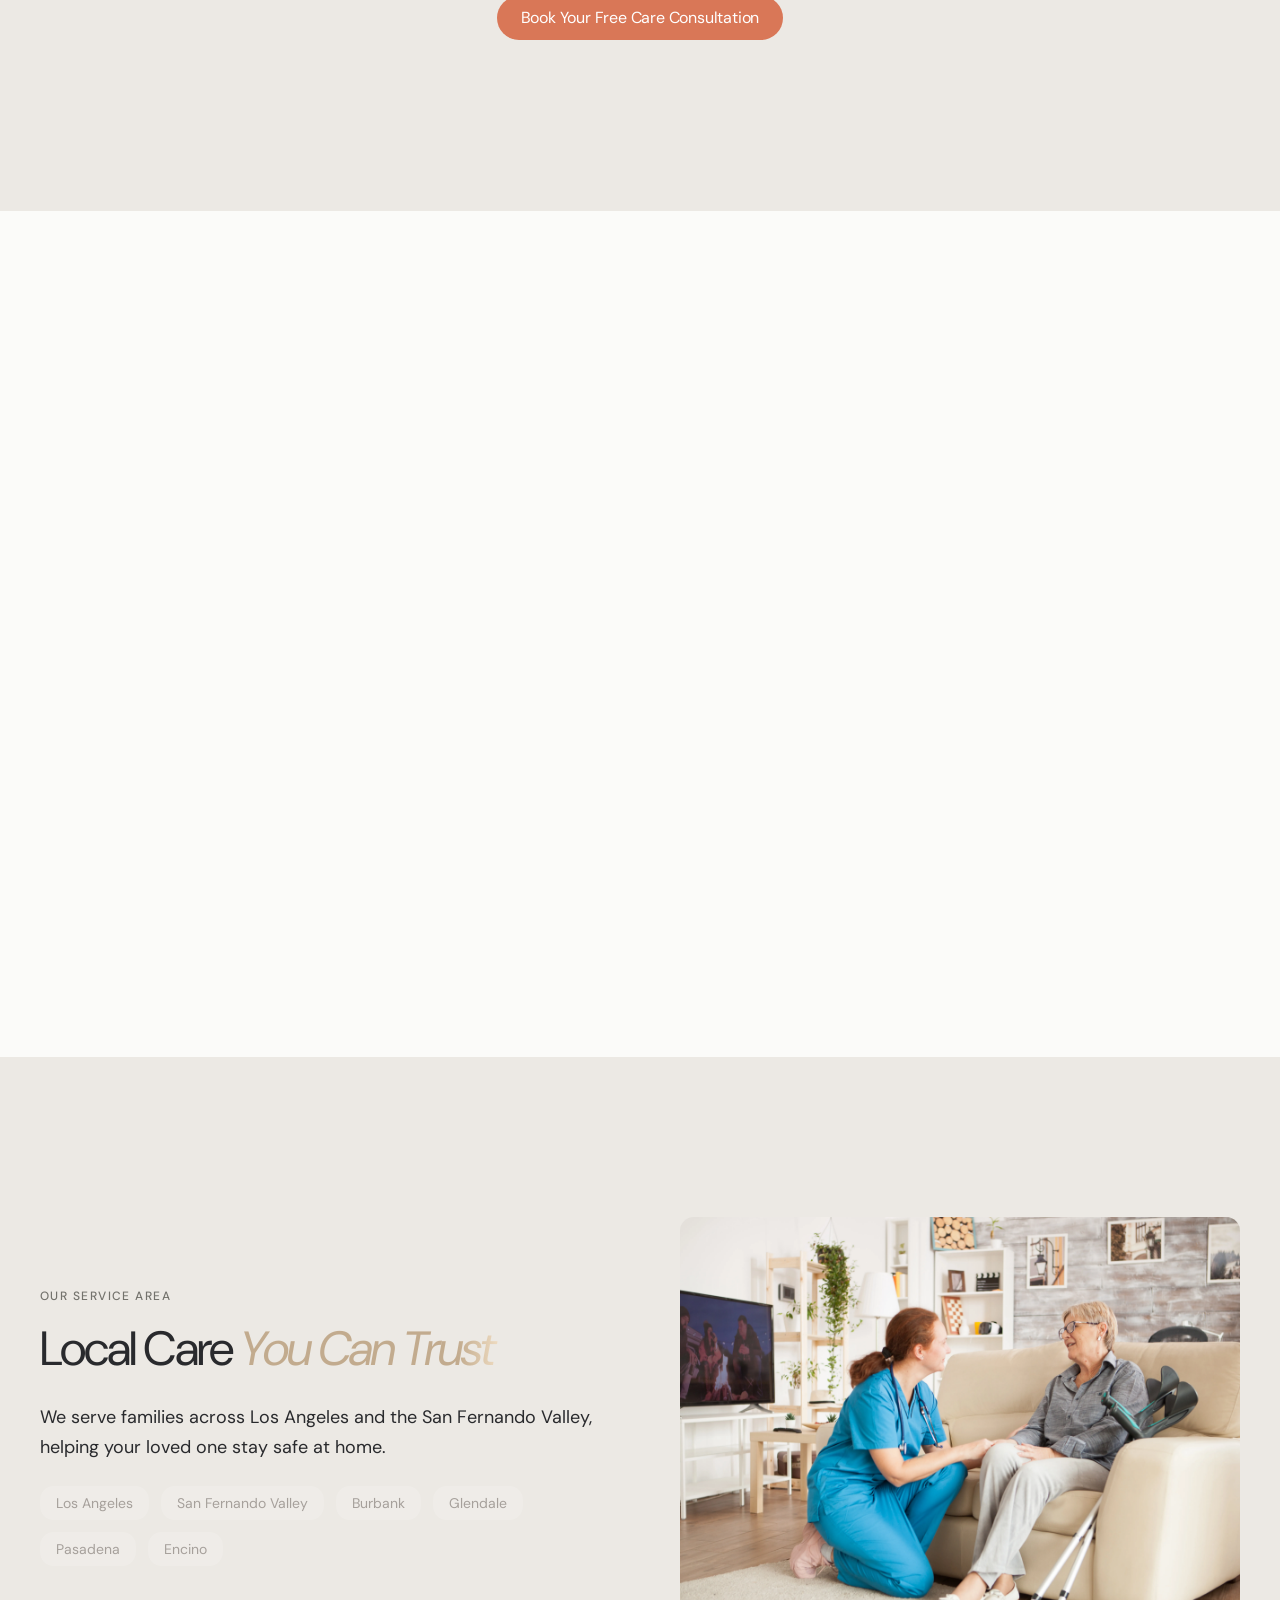
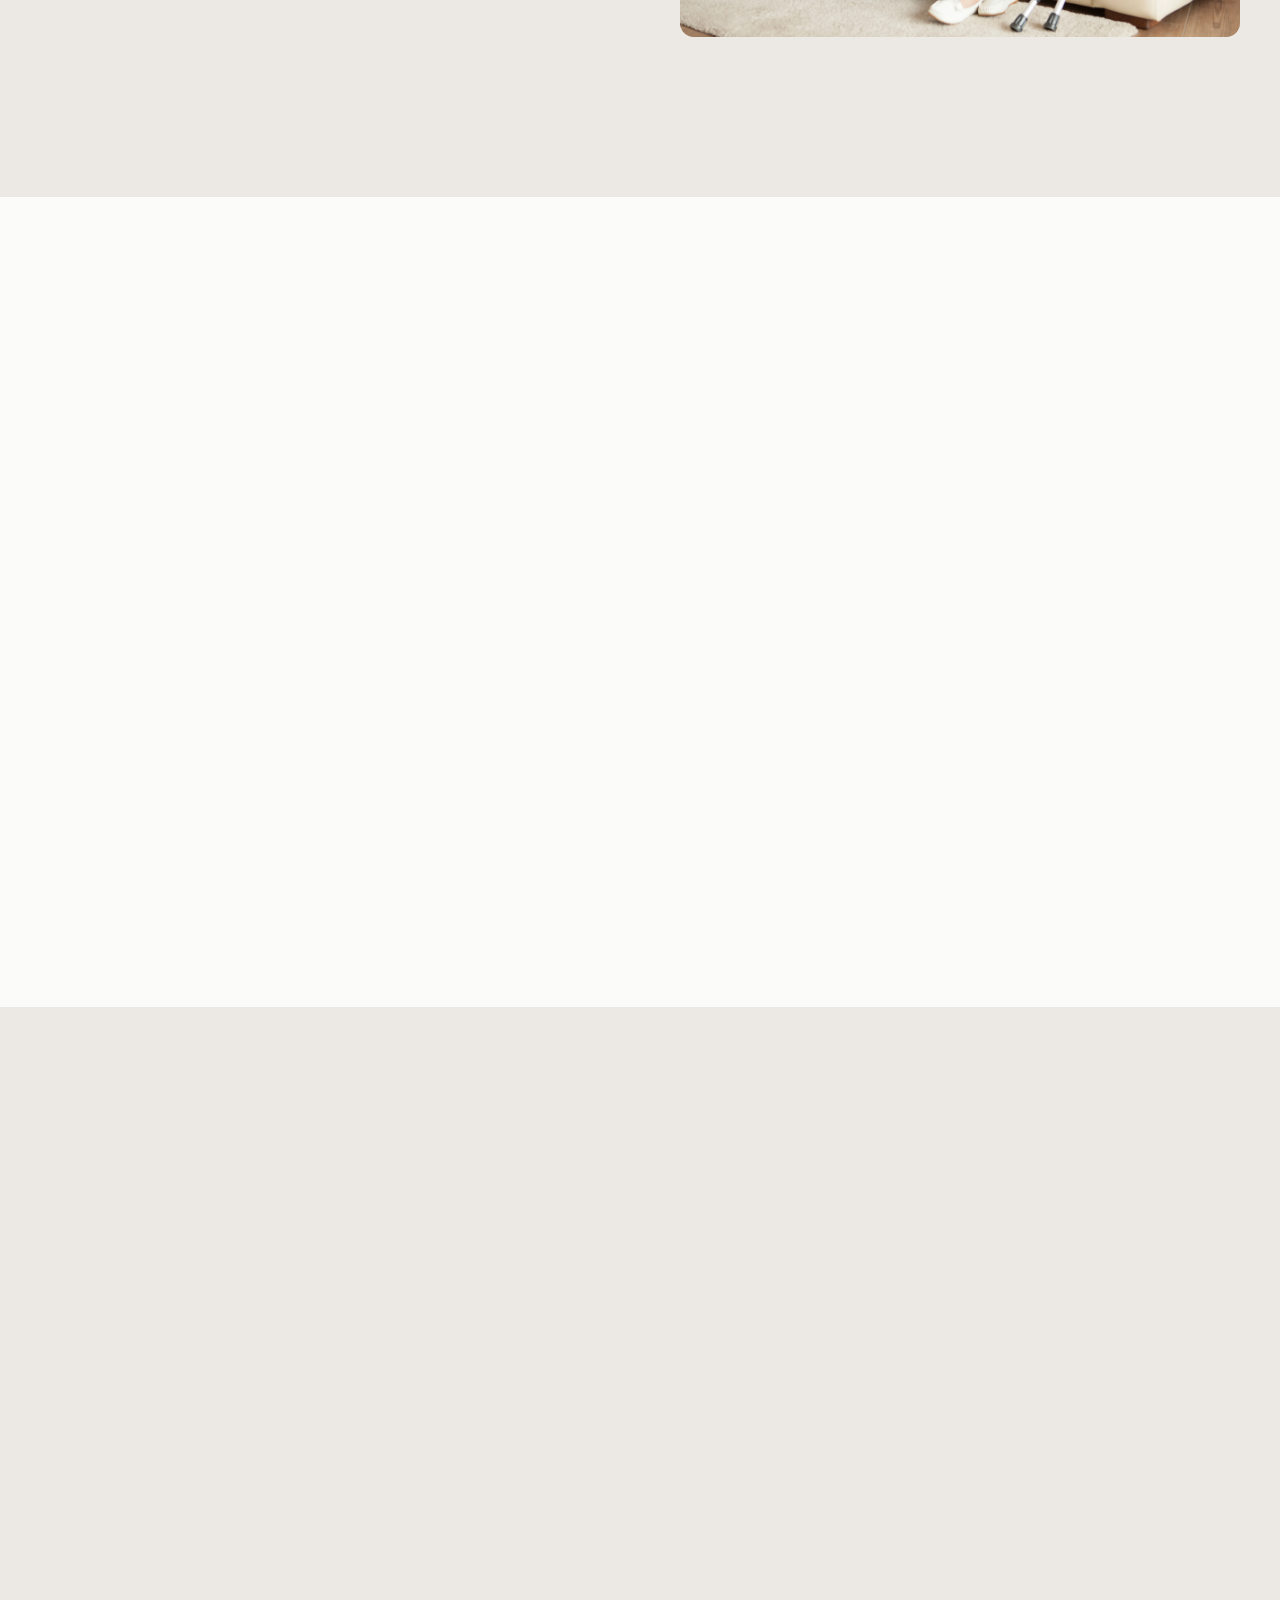
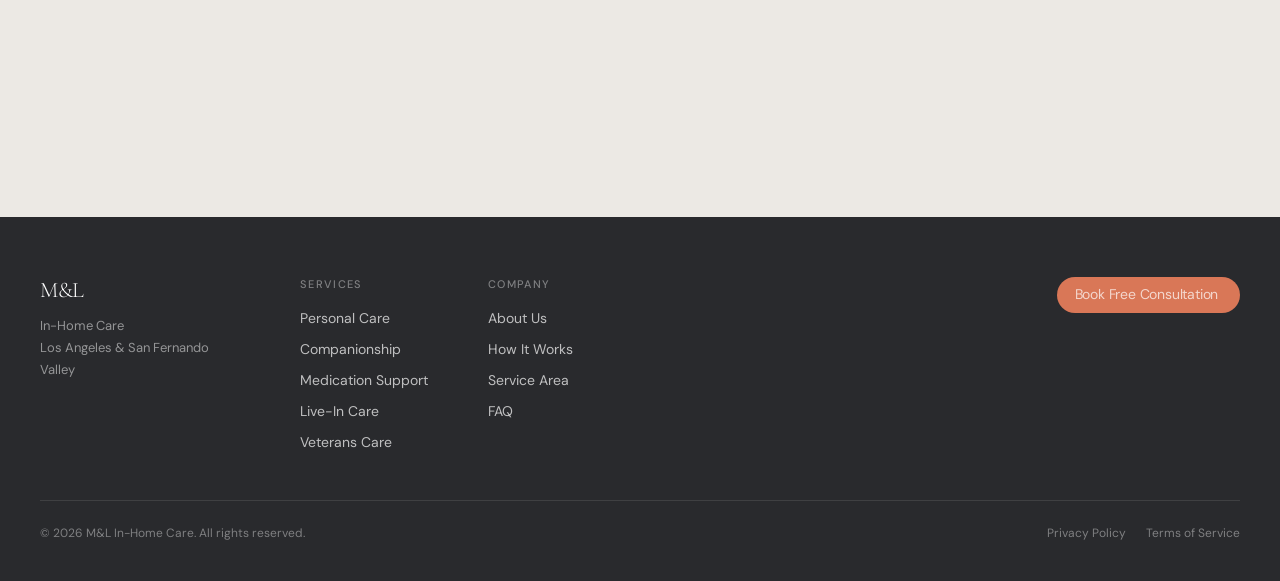
==== commit 04da9231: "Add email field to hero consultation form Hero form previously collected name + phone only; bottom f" ====
--- a/index.html
+++ b/index.html
@@ -67,6 +67,7 @@
           <p class="hero-easy-desc">Trusted support for families who need real help at home. Leave your details and we'll call you back.</p>
           <form onsubmit="handleTrustFormSubmit(event)">
             <input class="trust-cta-input" id="hero-tc-name" type="text" placeholder="Your name" required />
+            <input class="trust-cta-input" id="hero-tc-email" type="email" placeholder="Email" required />
             <input class="trust-cta-input" id="hero-tc-phone" type="tel" placeholder="Phone number" required />
             <button type="submit" class="btn btn-primary trust-cta-btn">Book Consultation</button>
           </form>
@@ -746,6 +747,7 @@
     const payload = {
       source: 'hero-form',
       name: form.querySelector('#hero-tc-name').value.trim(),
+      email: form.querySelector('#hero-tc-email').value.trim(),
       phone: form.querySelector('#hero-tc-phone').value.trim(),
       page: window.location.href,
     };
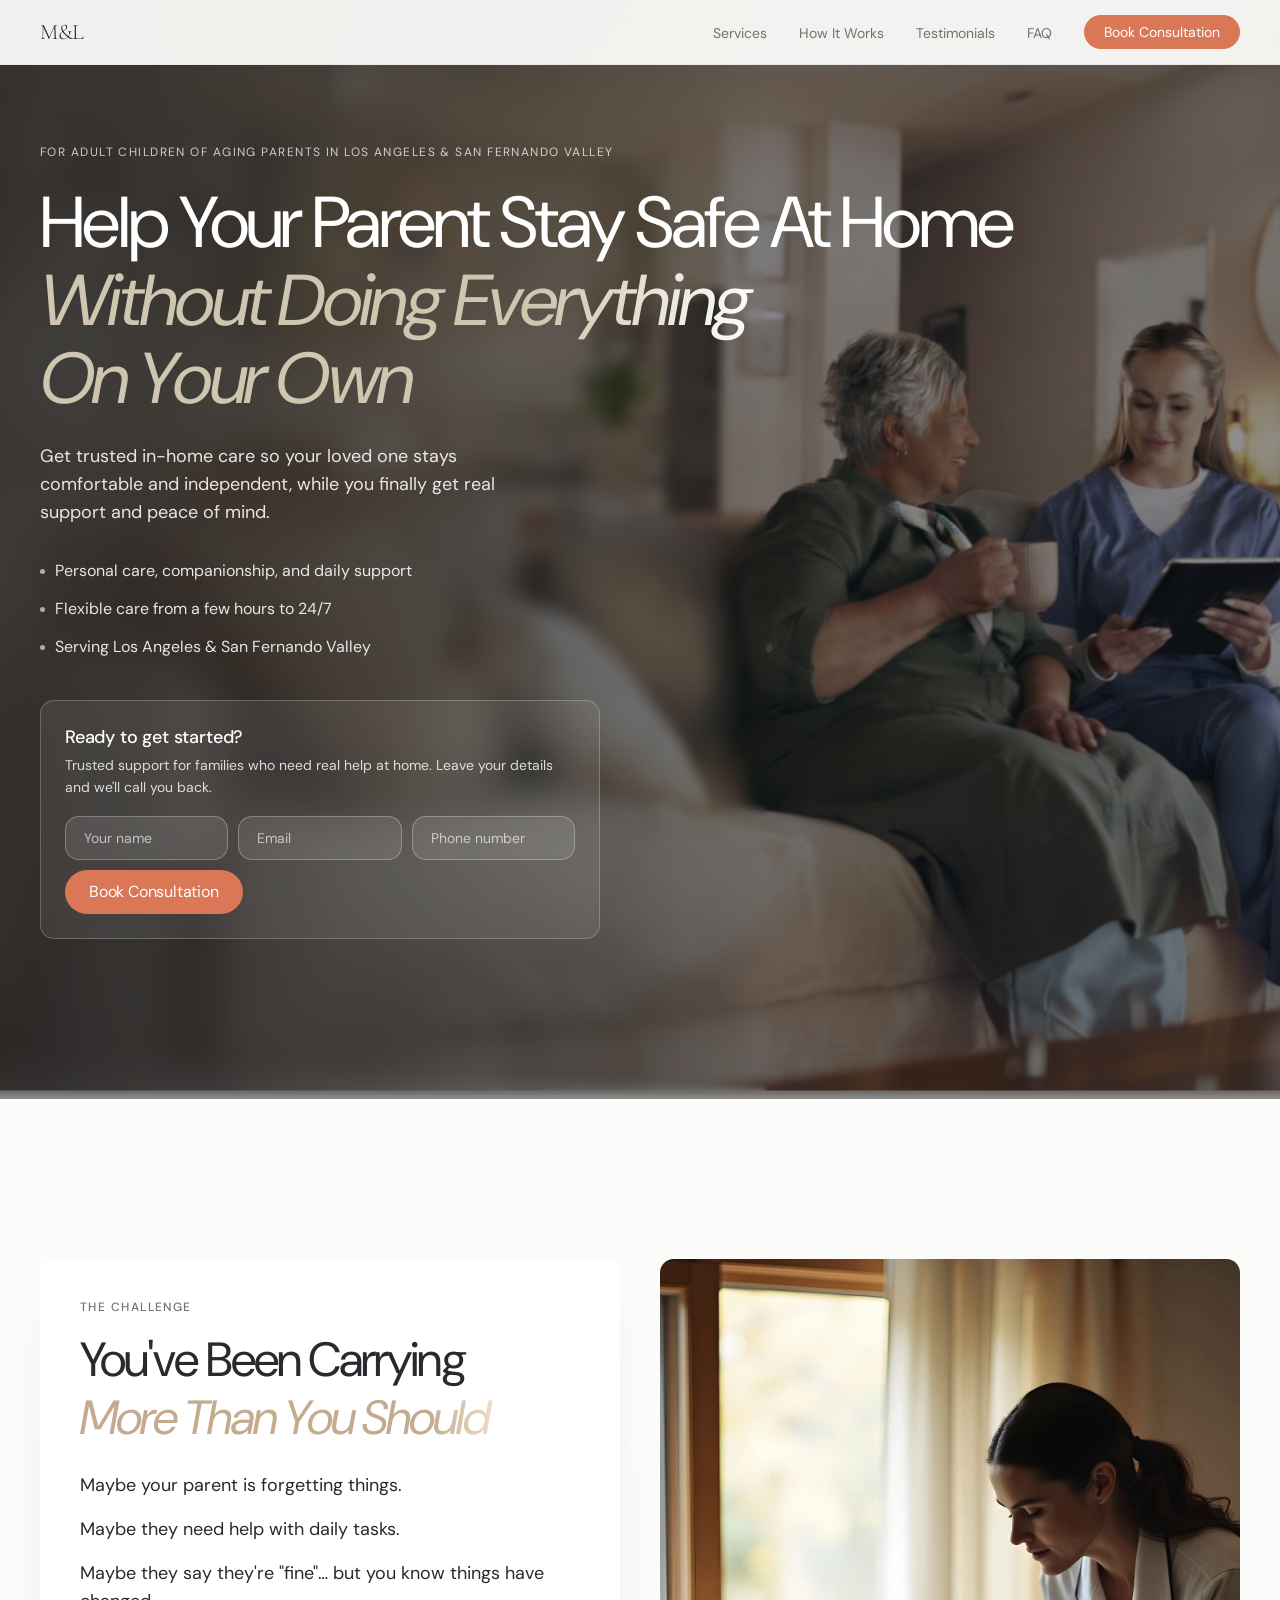
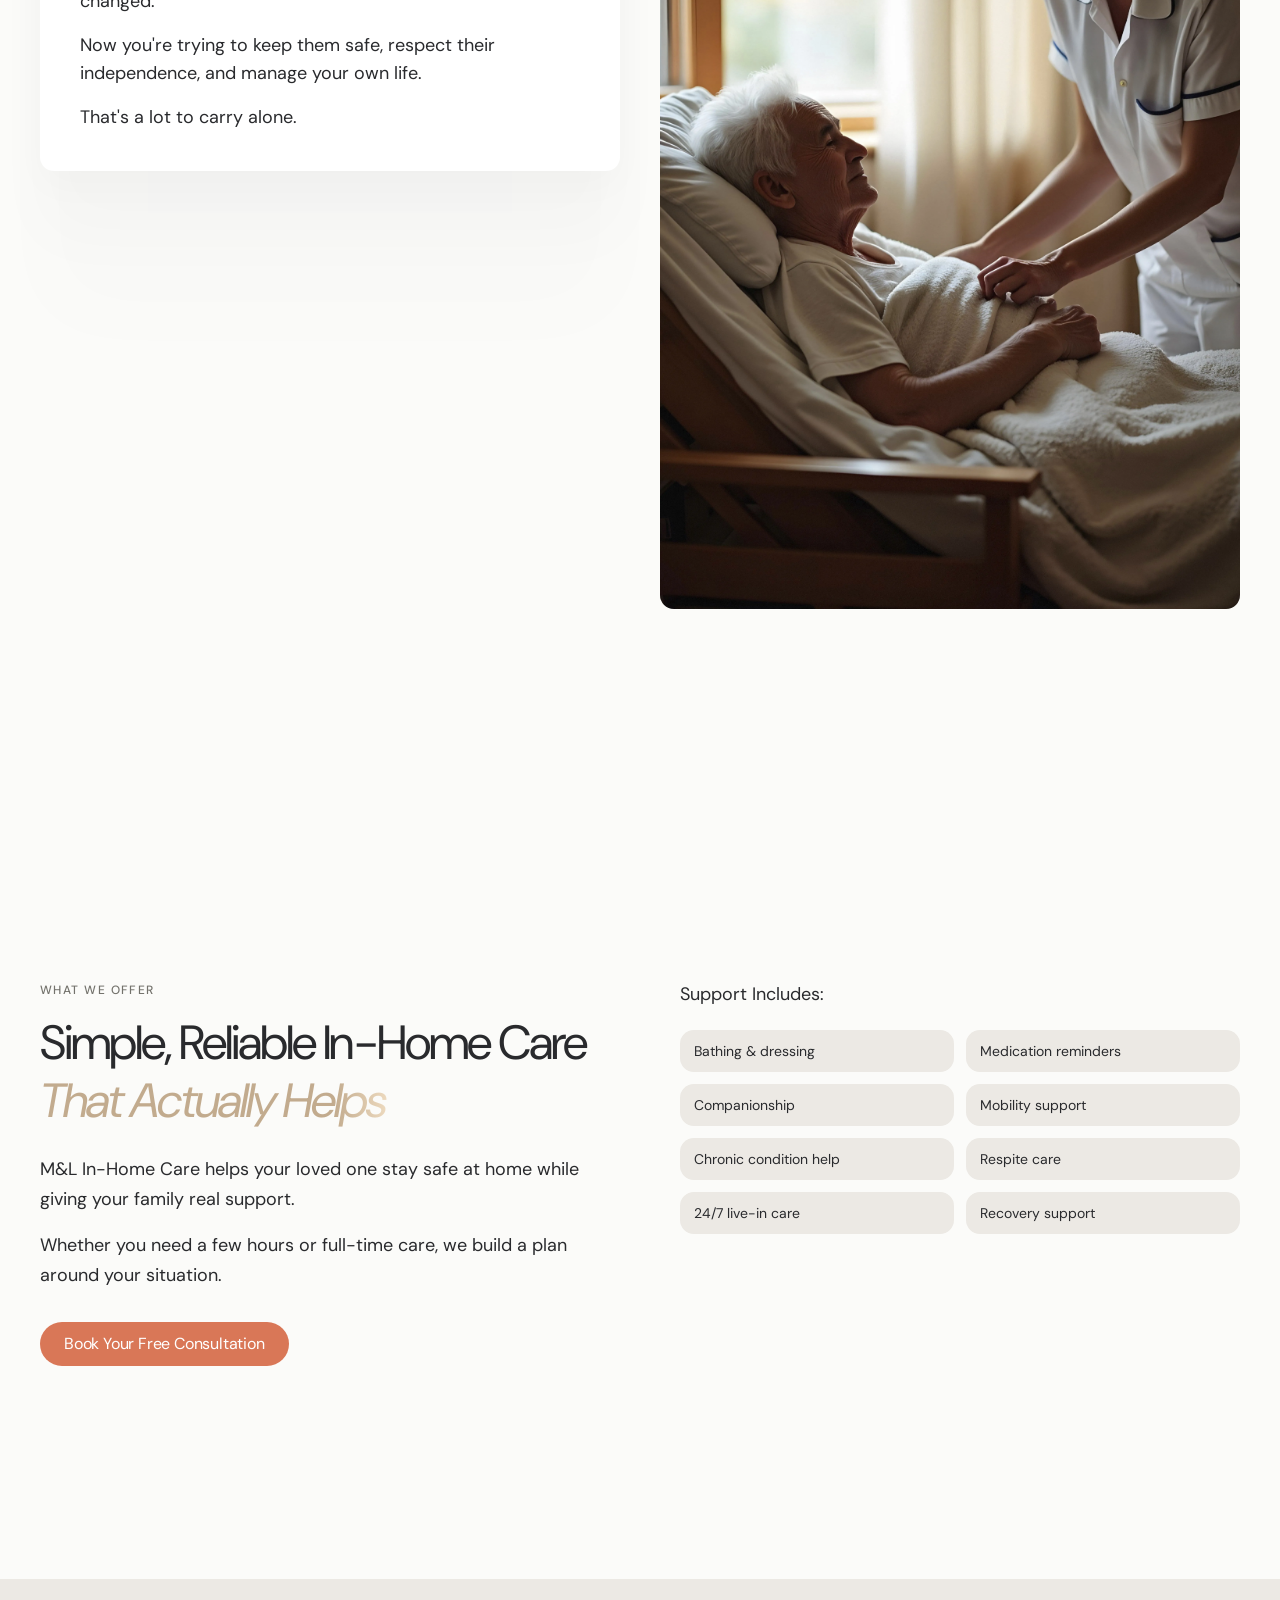
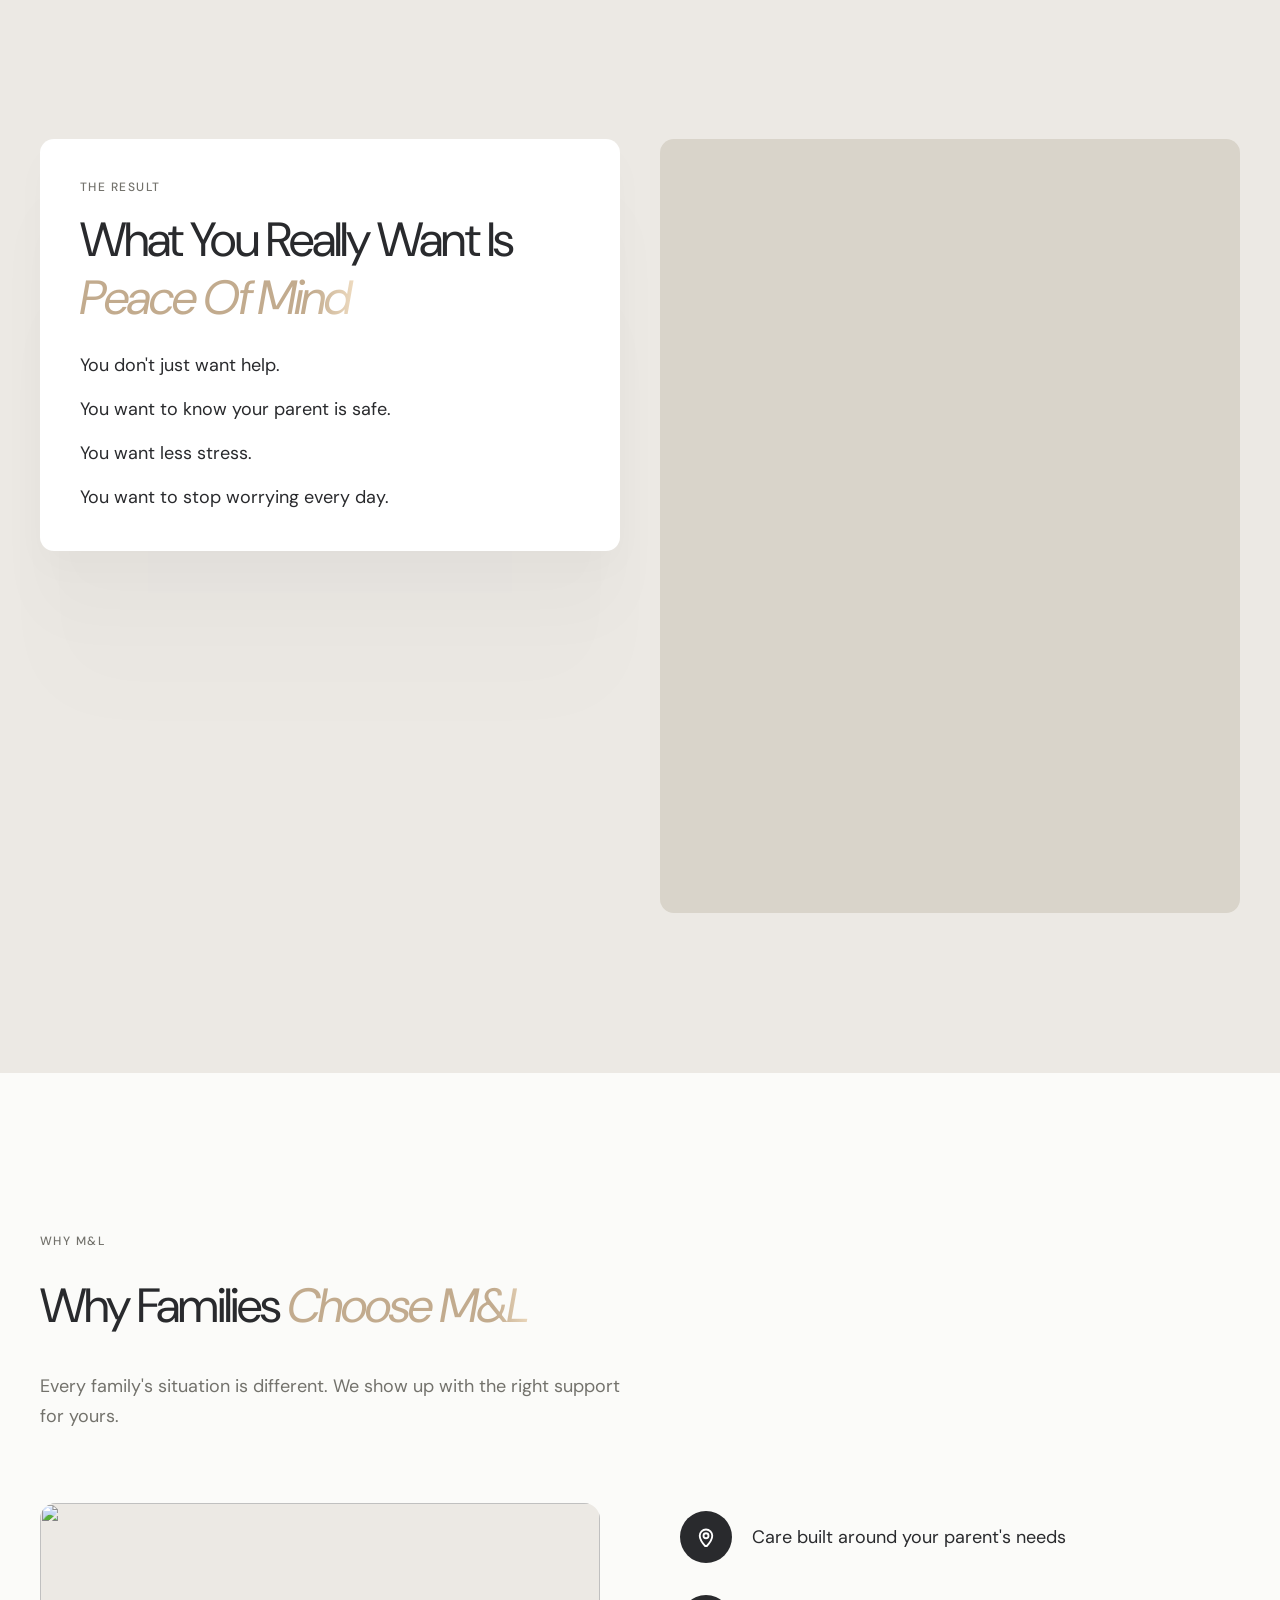
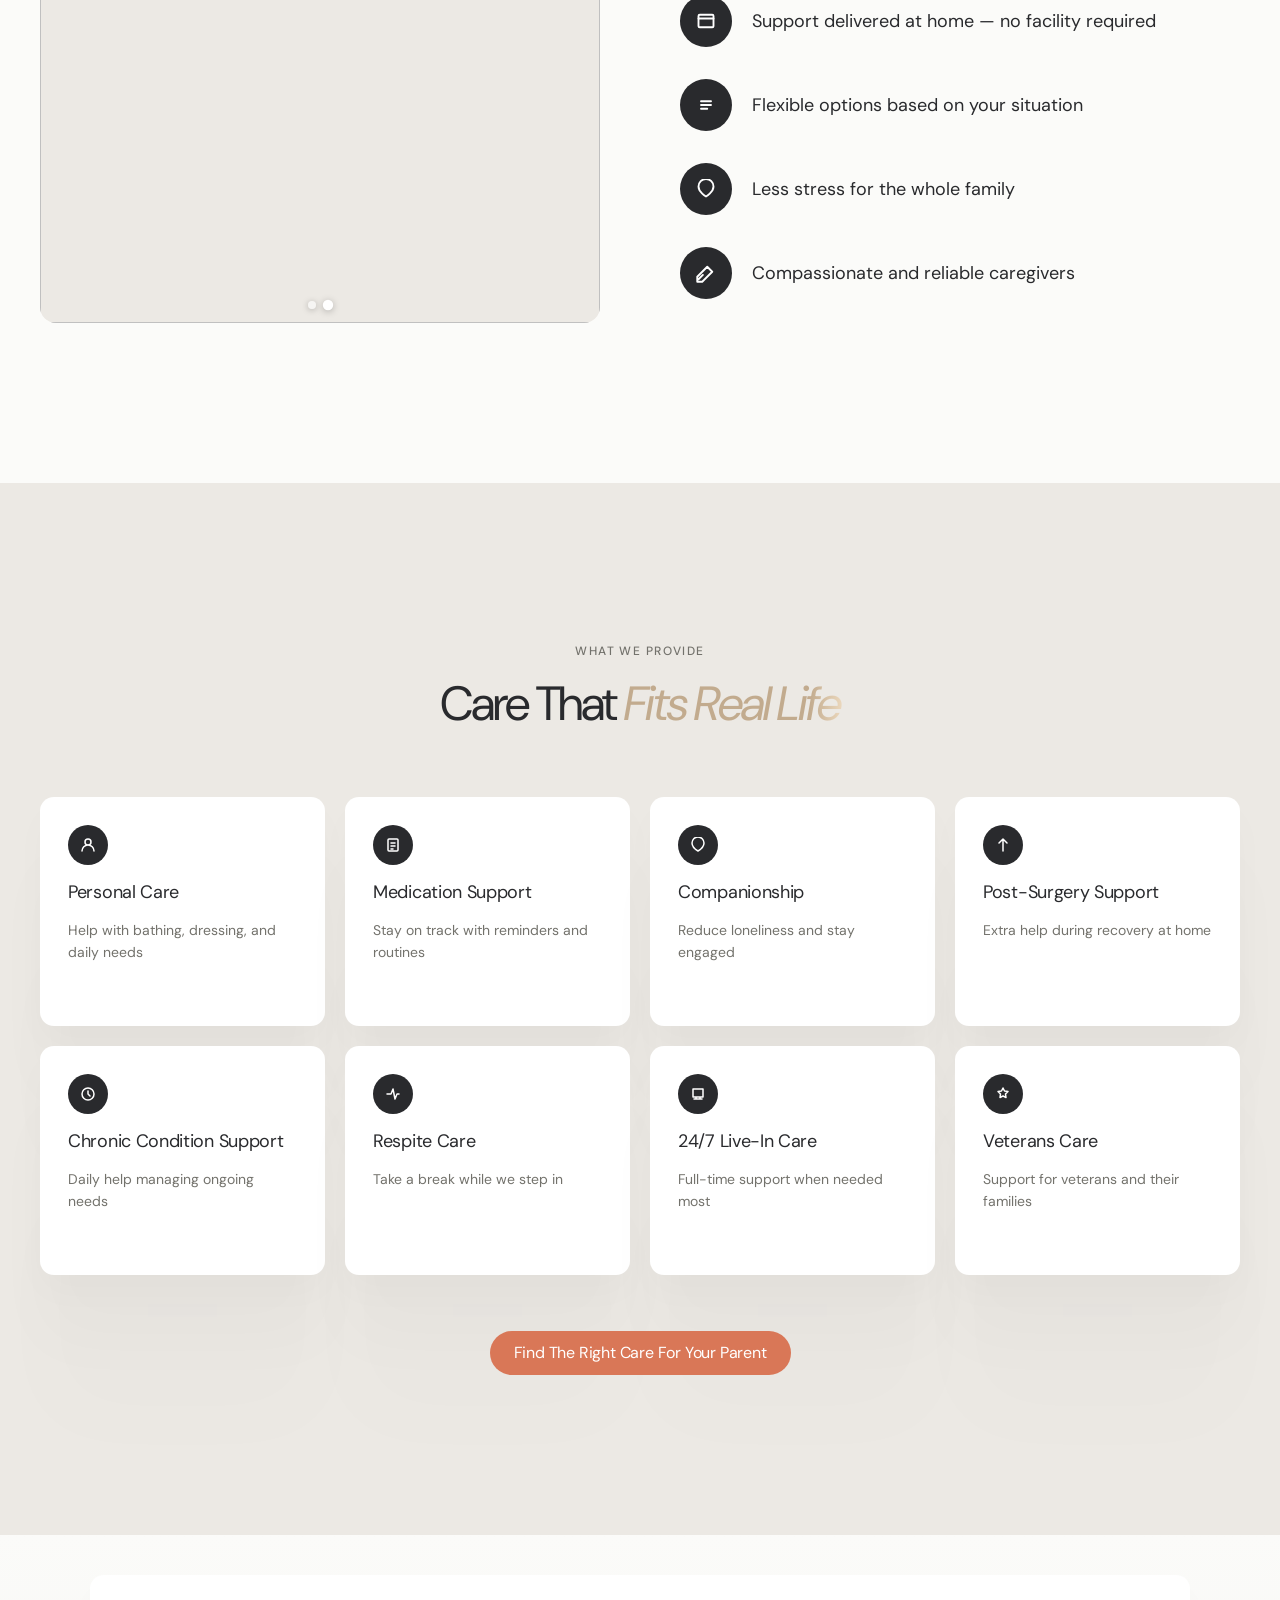
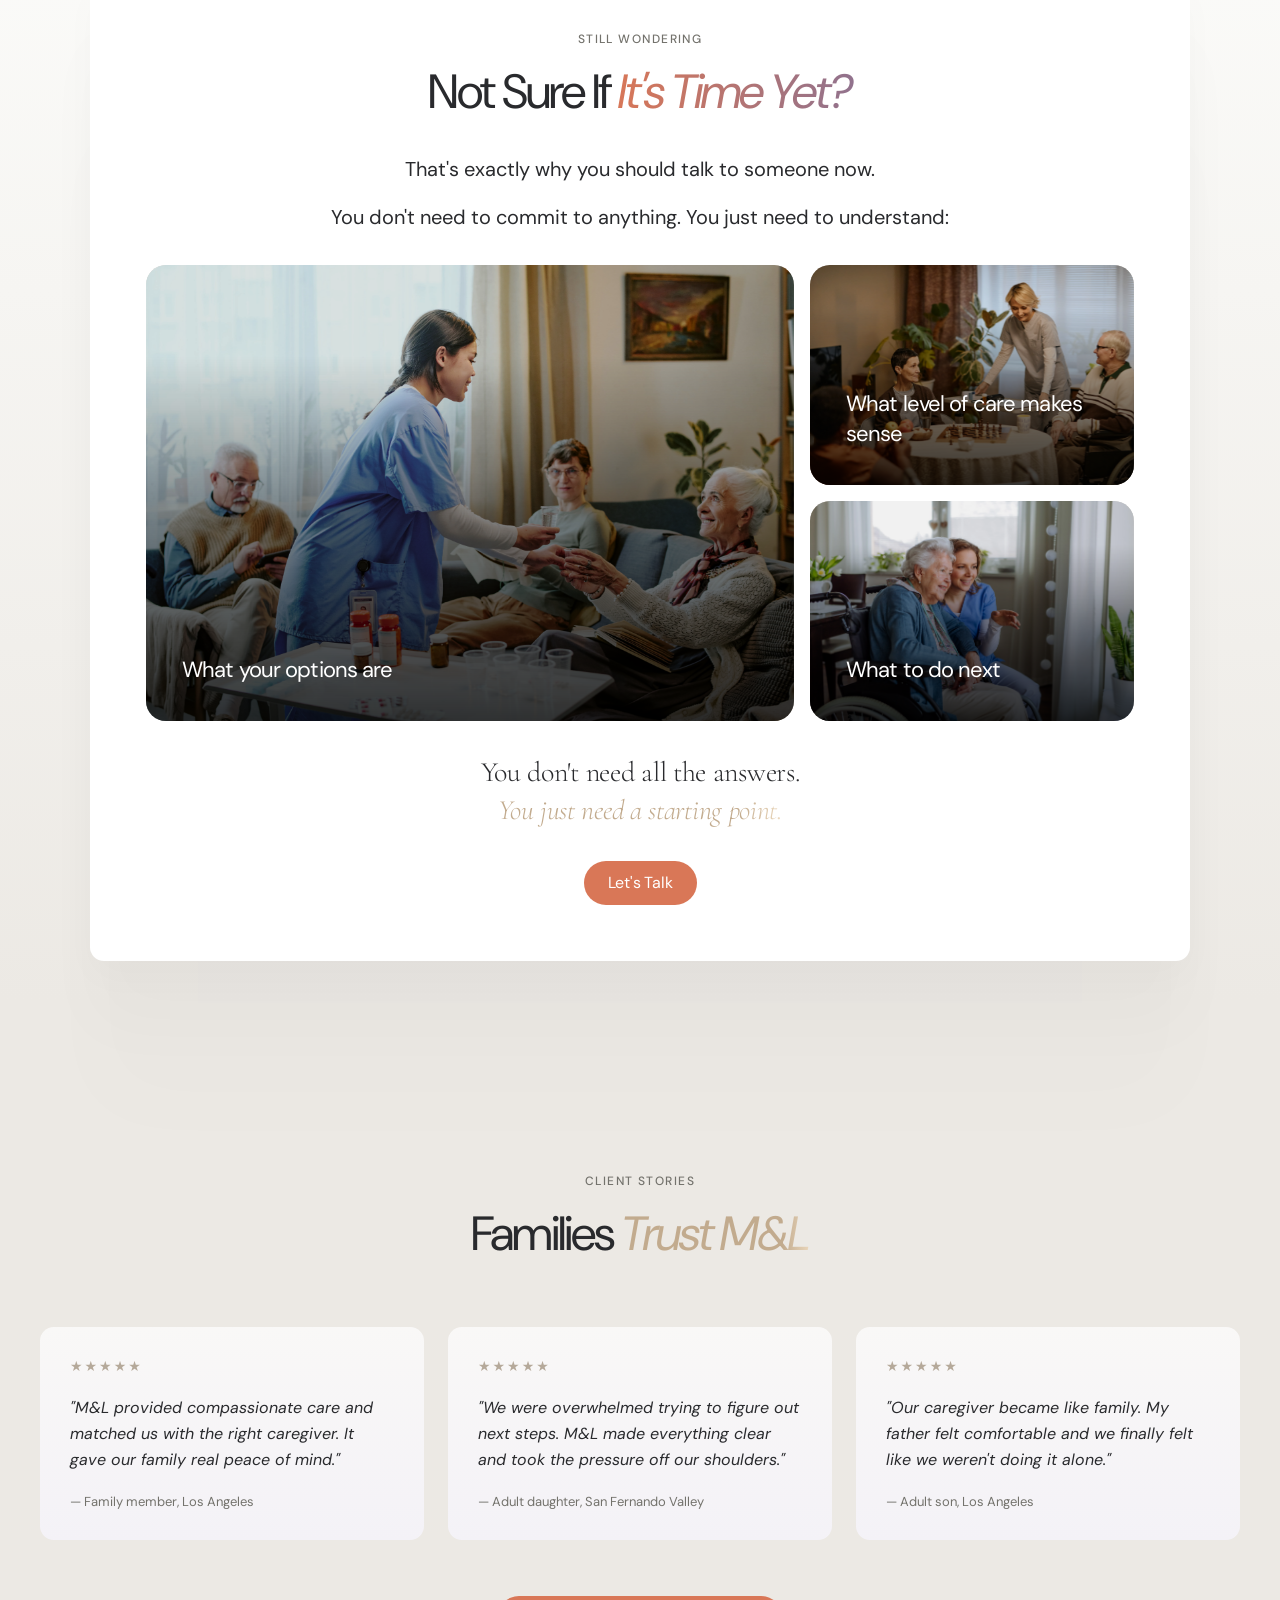
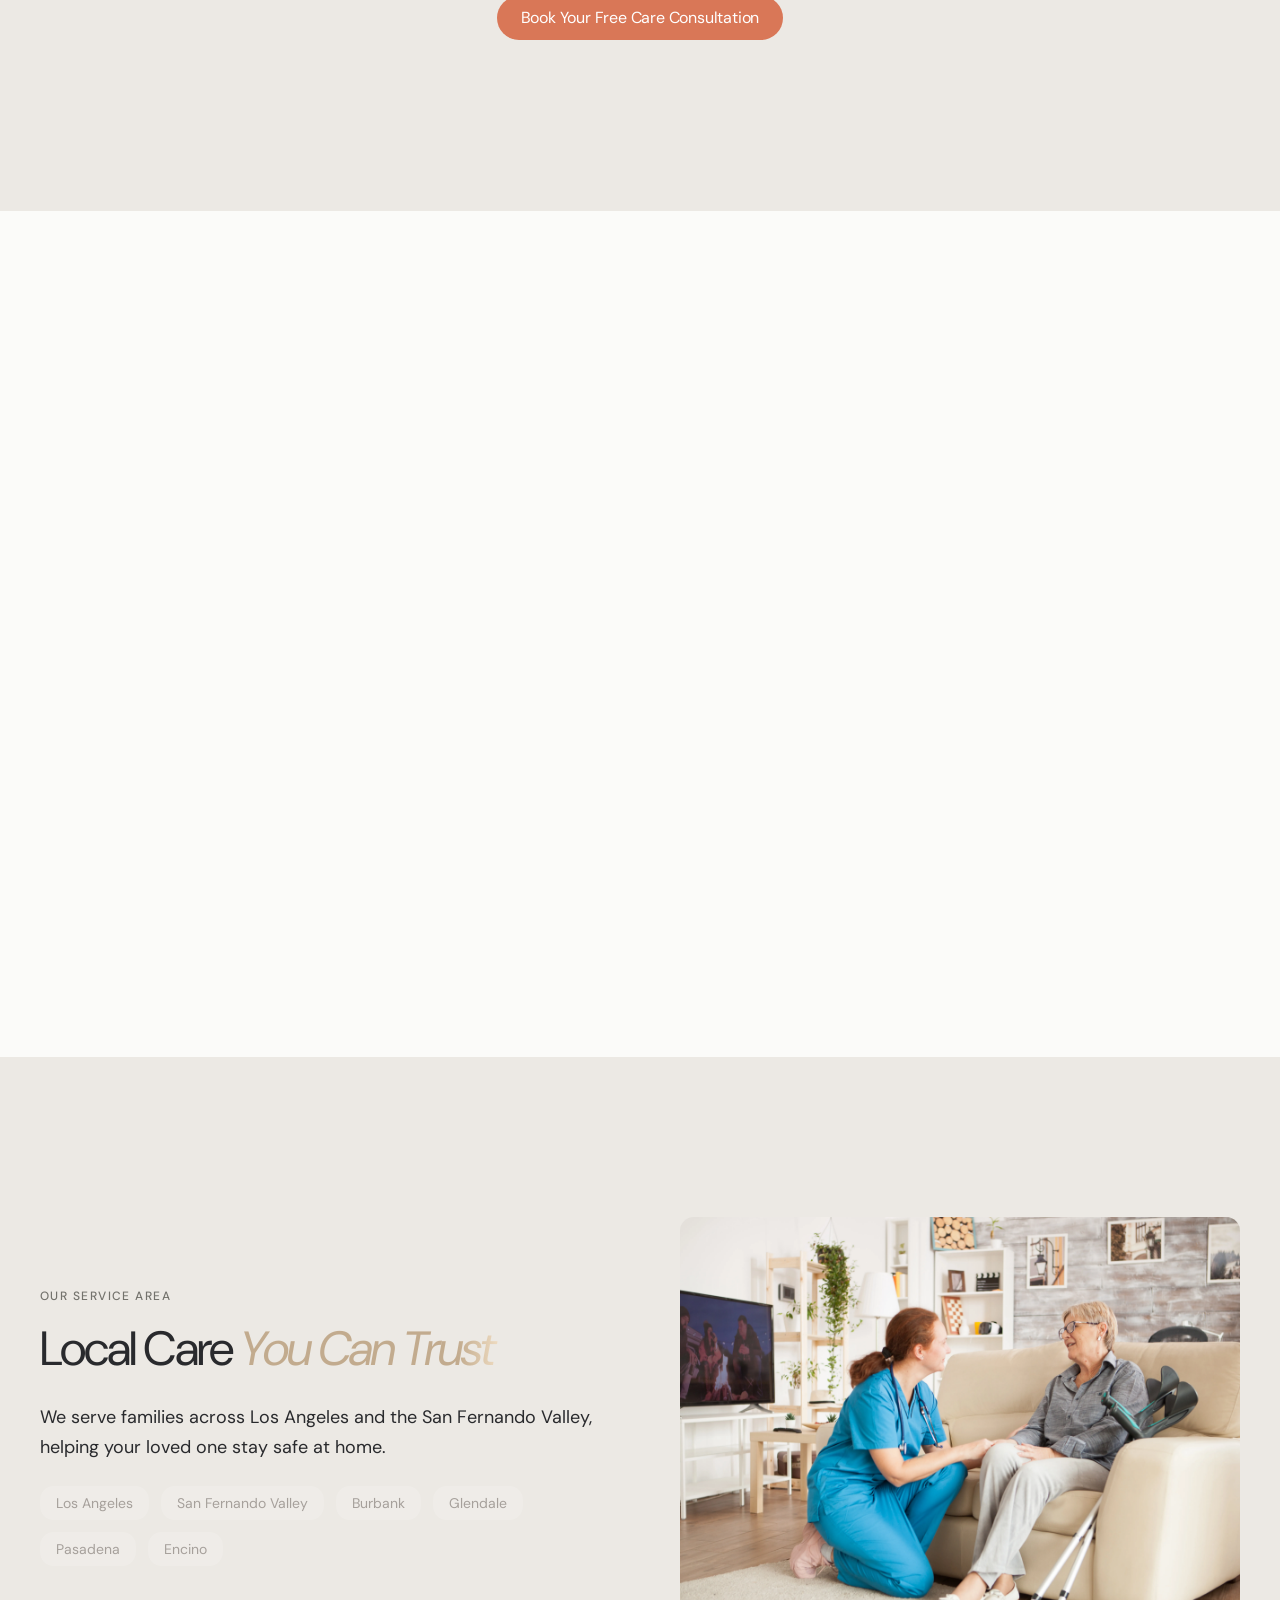
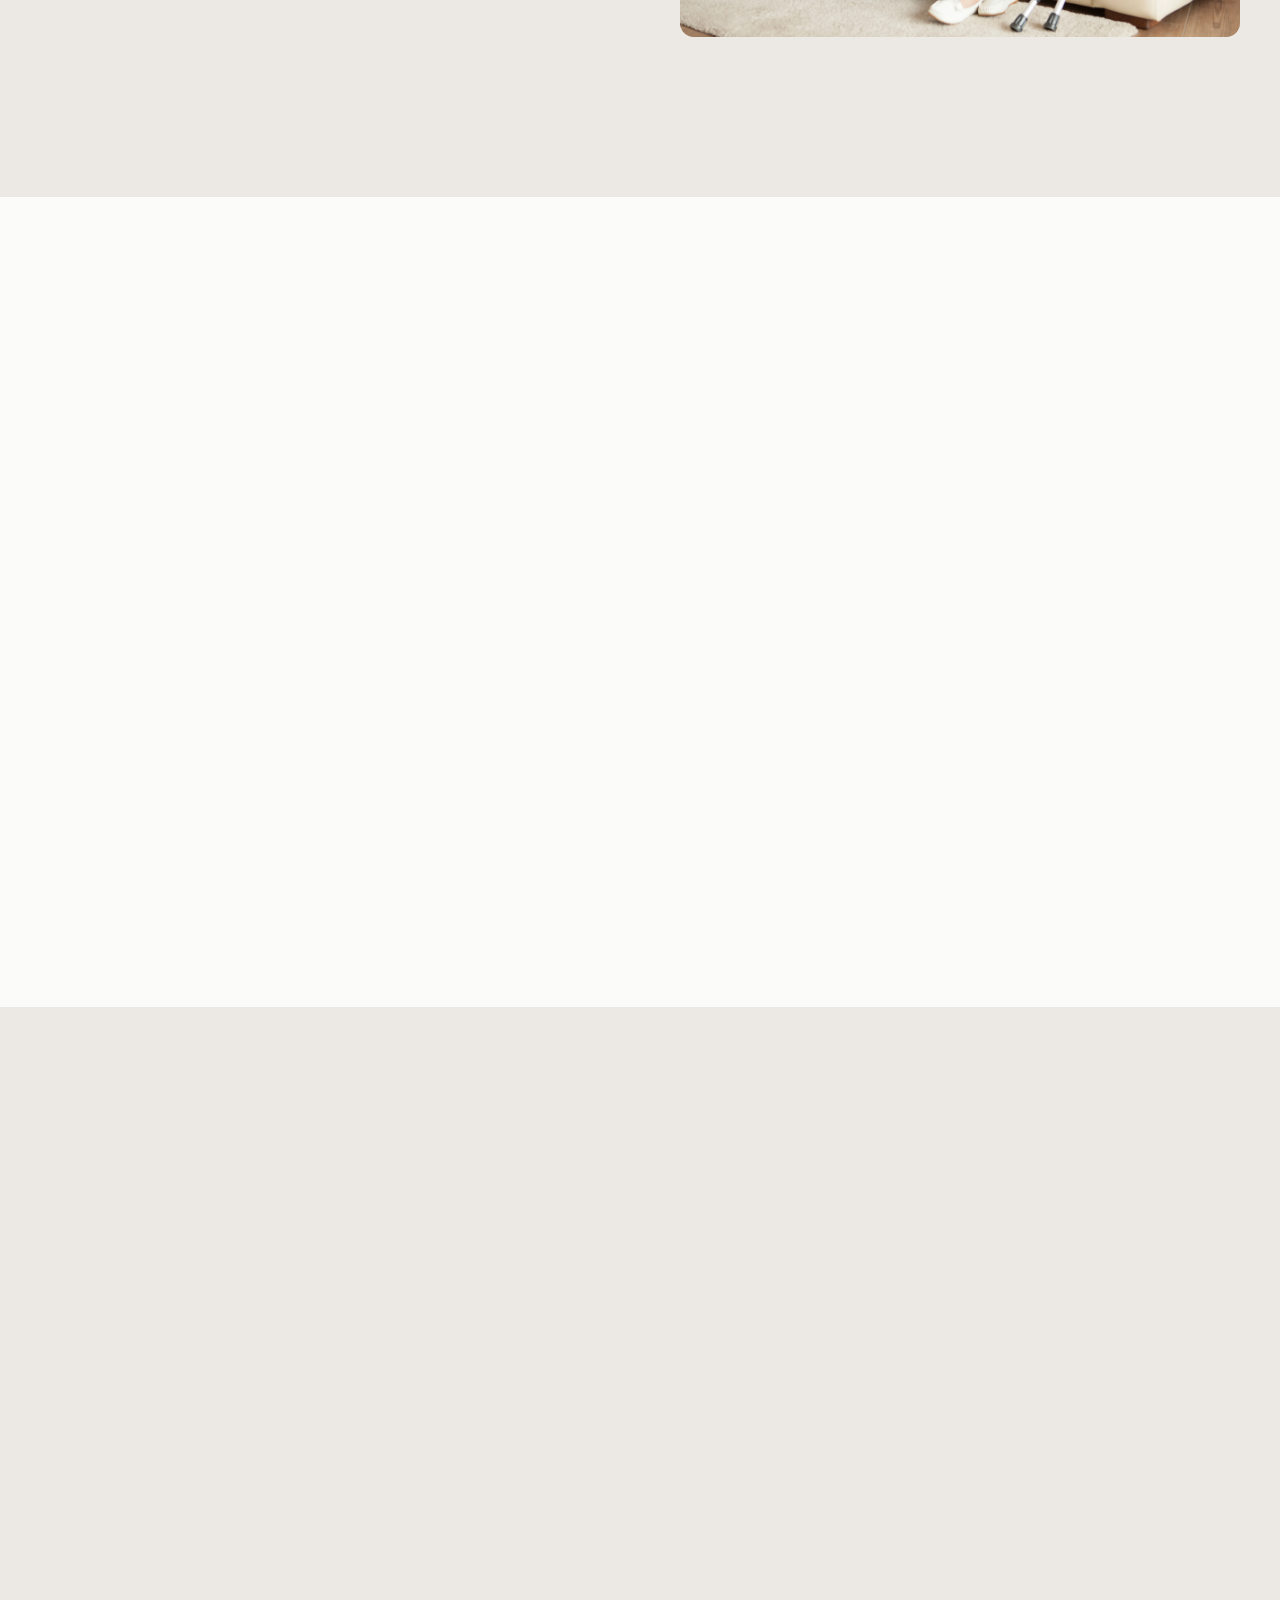
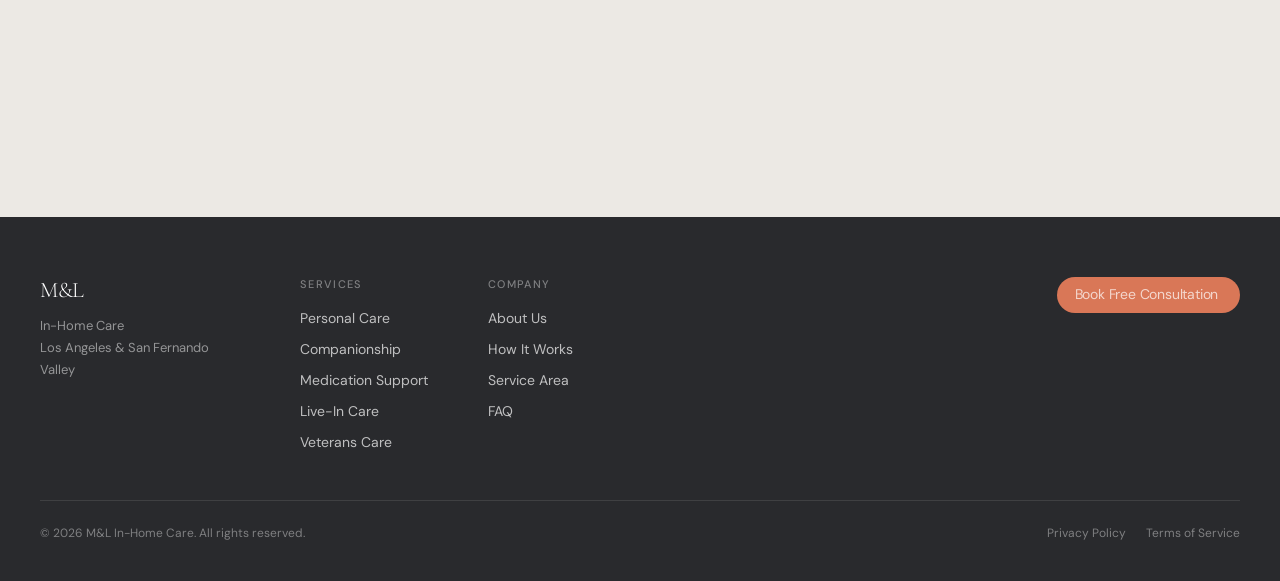
==== commit c8c14f83: "Switch consultation webhook body to form-urlencoded GHL rejects text/plain JSON bodies with "Error: " ====
--- a/index.html
+++ b/index.html
@@ -720,13 +720,14 @@
     btn.disabled = true;
     try {
       // no-cors → opaque response (status 0, unreadable). Catches only network-level
-      // failures, not GHL HTTP errors. Content-Type must be a safelisted value; GHL
-      // parses the JSON body regardless of header.
+      // failures, not GHL HTTP errors. Body is form-urlencoded (a no-cors-safelisted
+      // content-type) so GHL auto-extracts each field — sending JSON with text/plain
+      // makes GHL return "invalid Body payload" and drop the data.
       await fetch(CONSULTATION_WEBHOOK, {
         method: 'POST',
         mode: 'no-cors',
-        headers: { 'Content-Type': 'text/plain' },
-        body: JSON.stringify(payload),
+        headers: { 'Content-Type': 'application/x-www-form-urlencoded' },
+        body: new URLSearchParams(payload).toString(),
       });
       btn.textContent = successText;
       btn.style.background = '#004250';
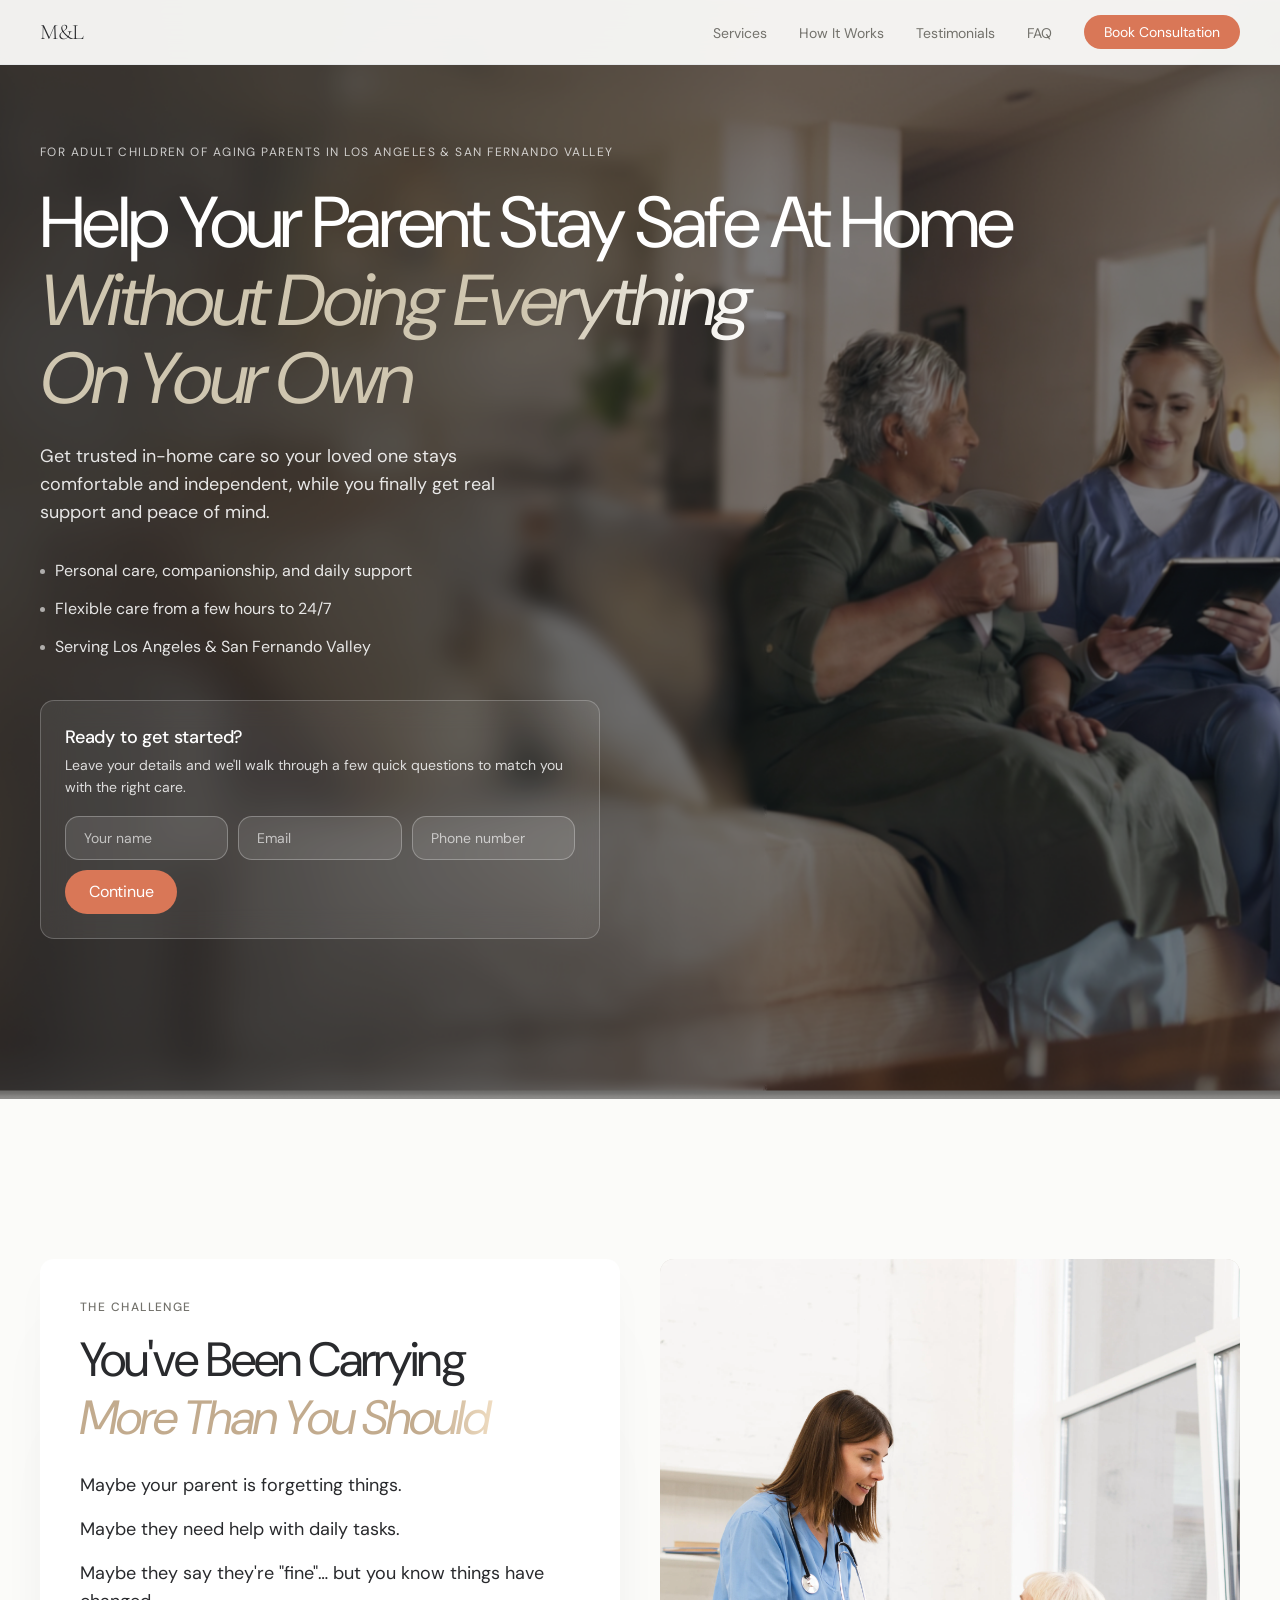
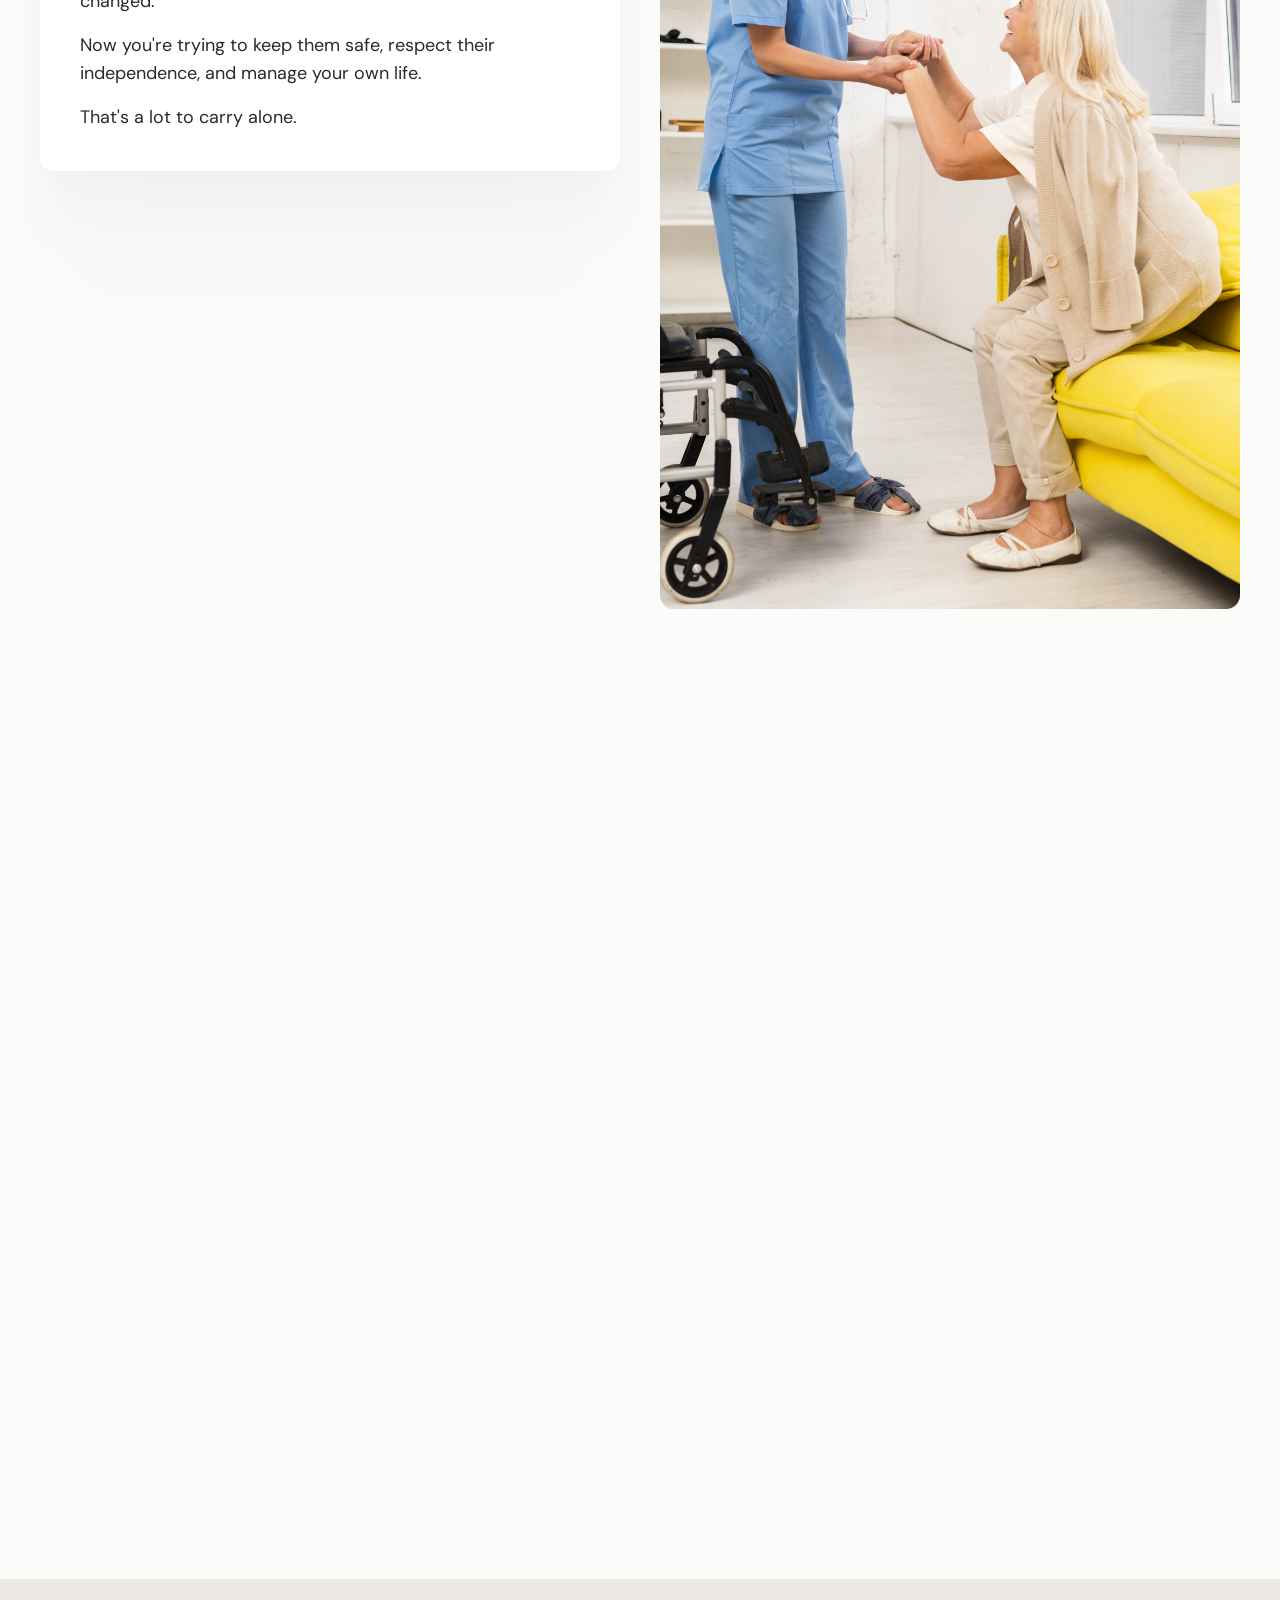
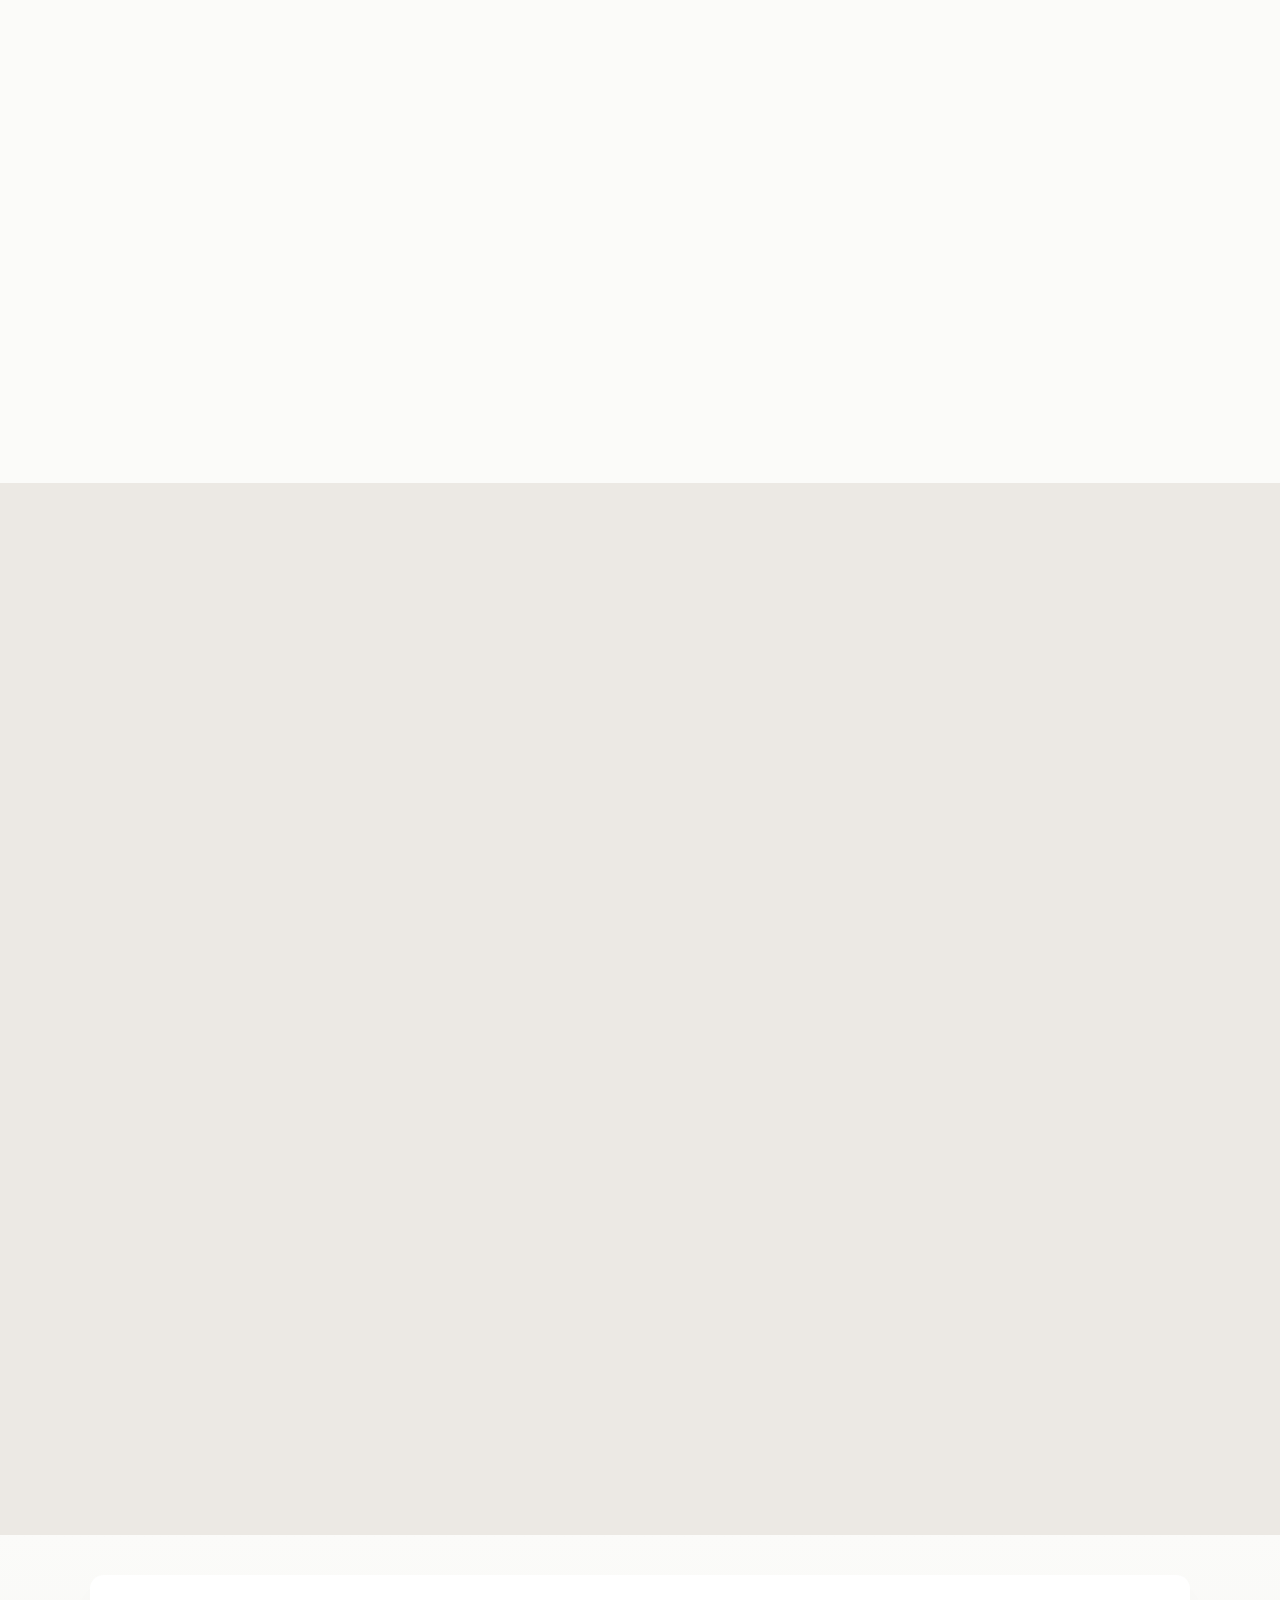
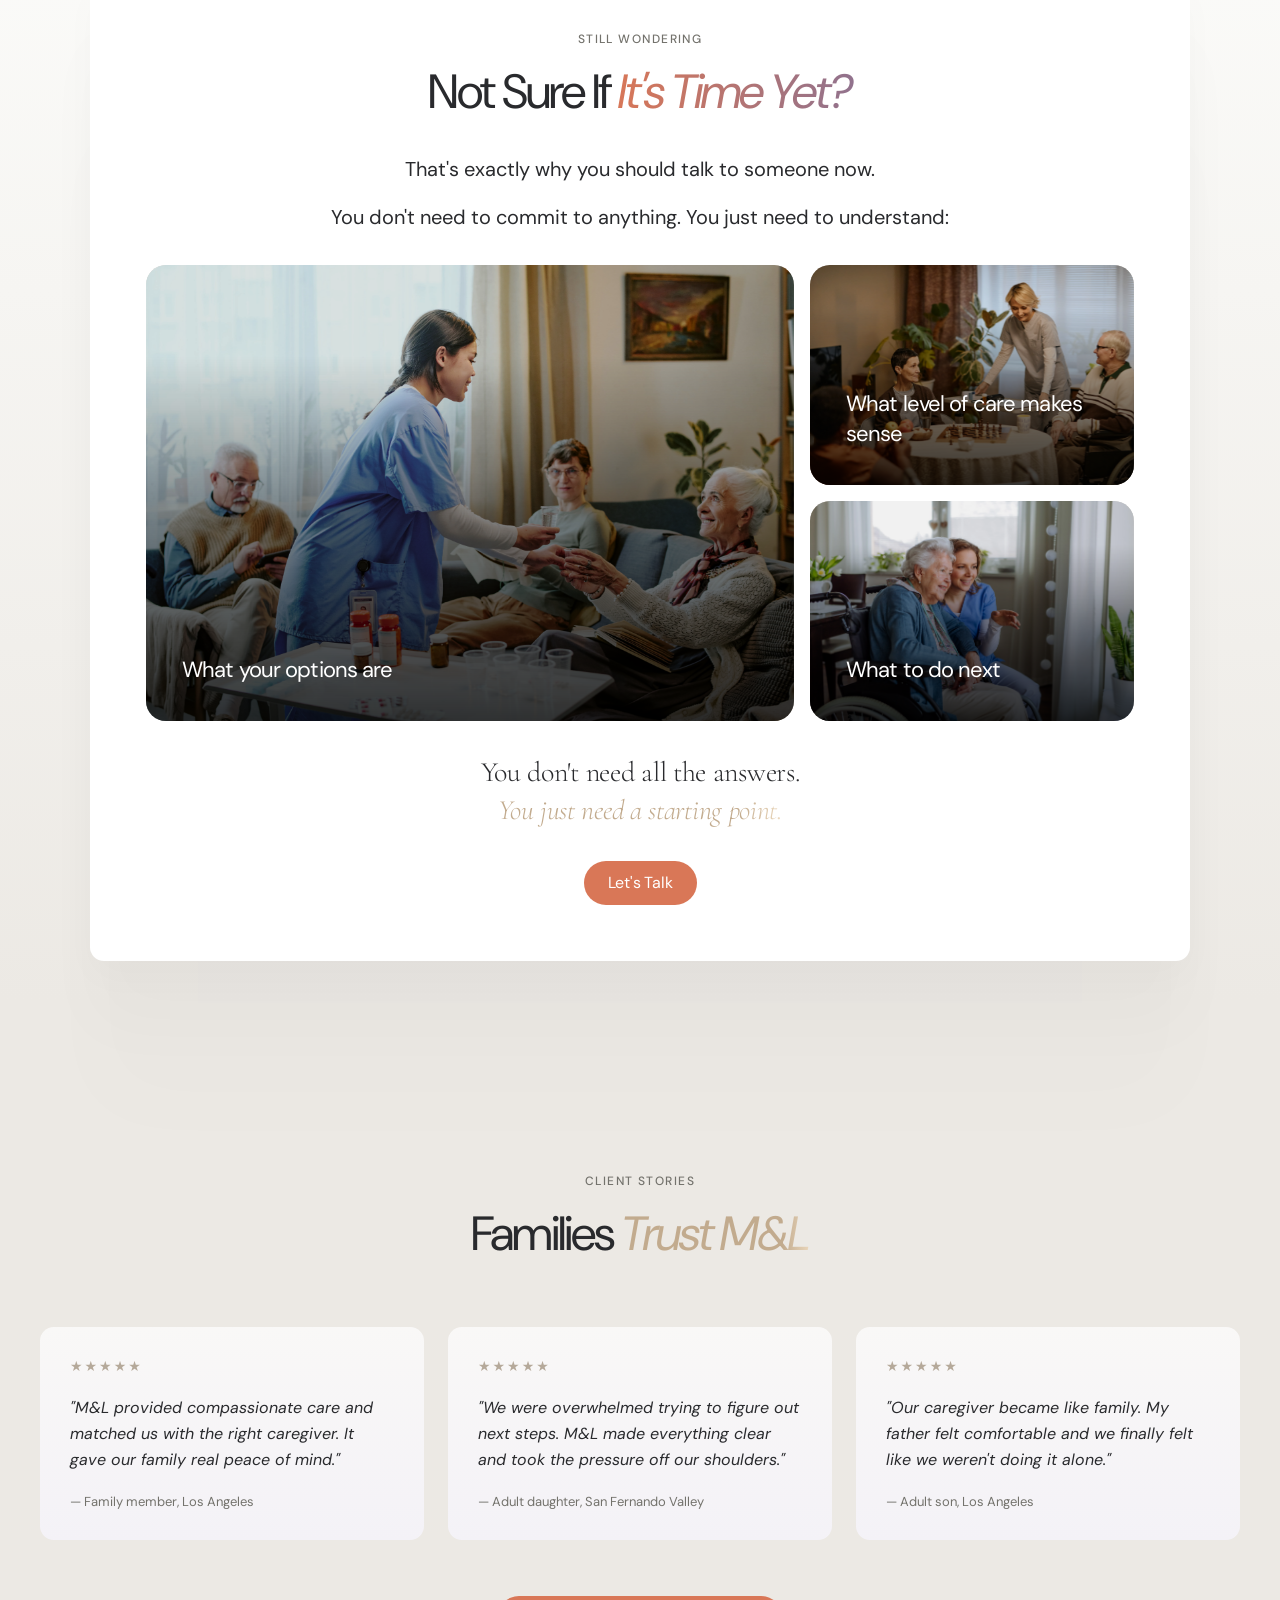
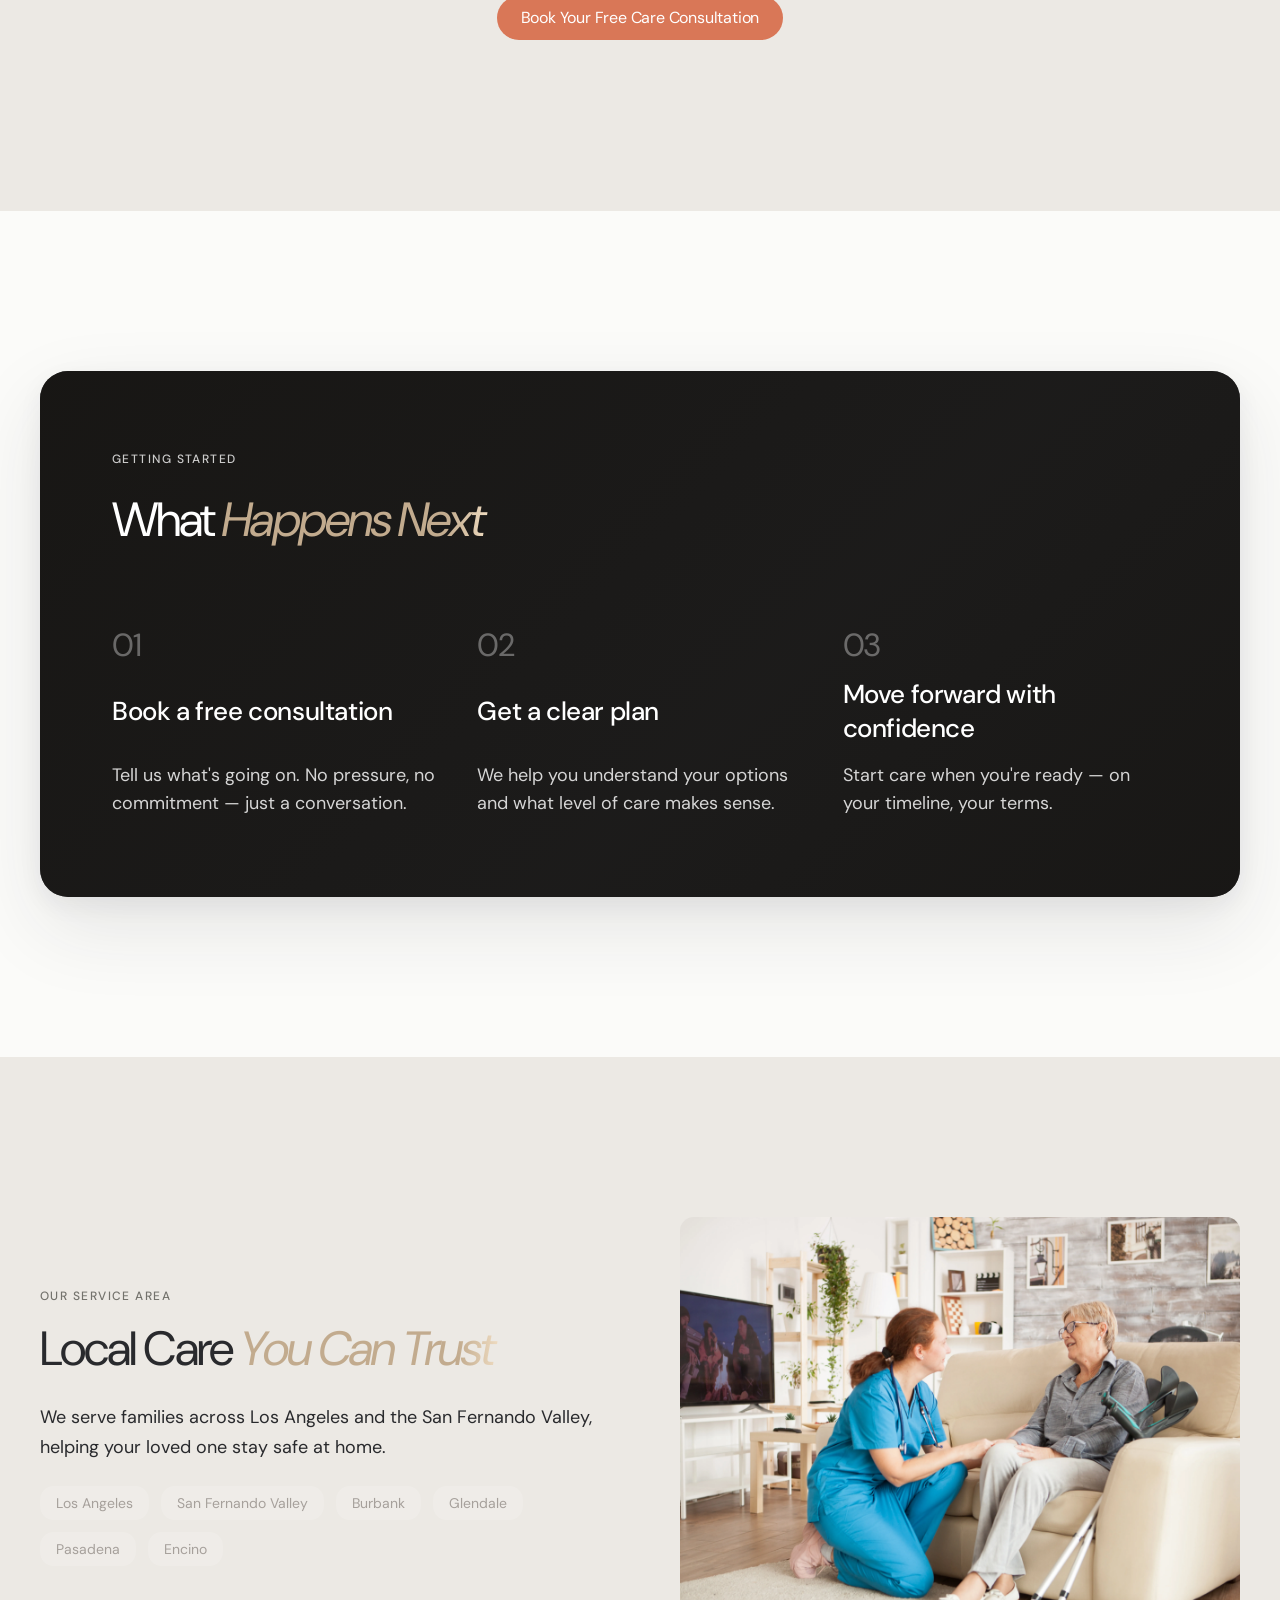
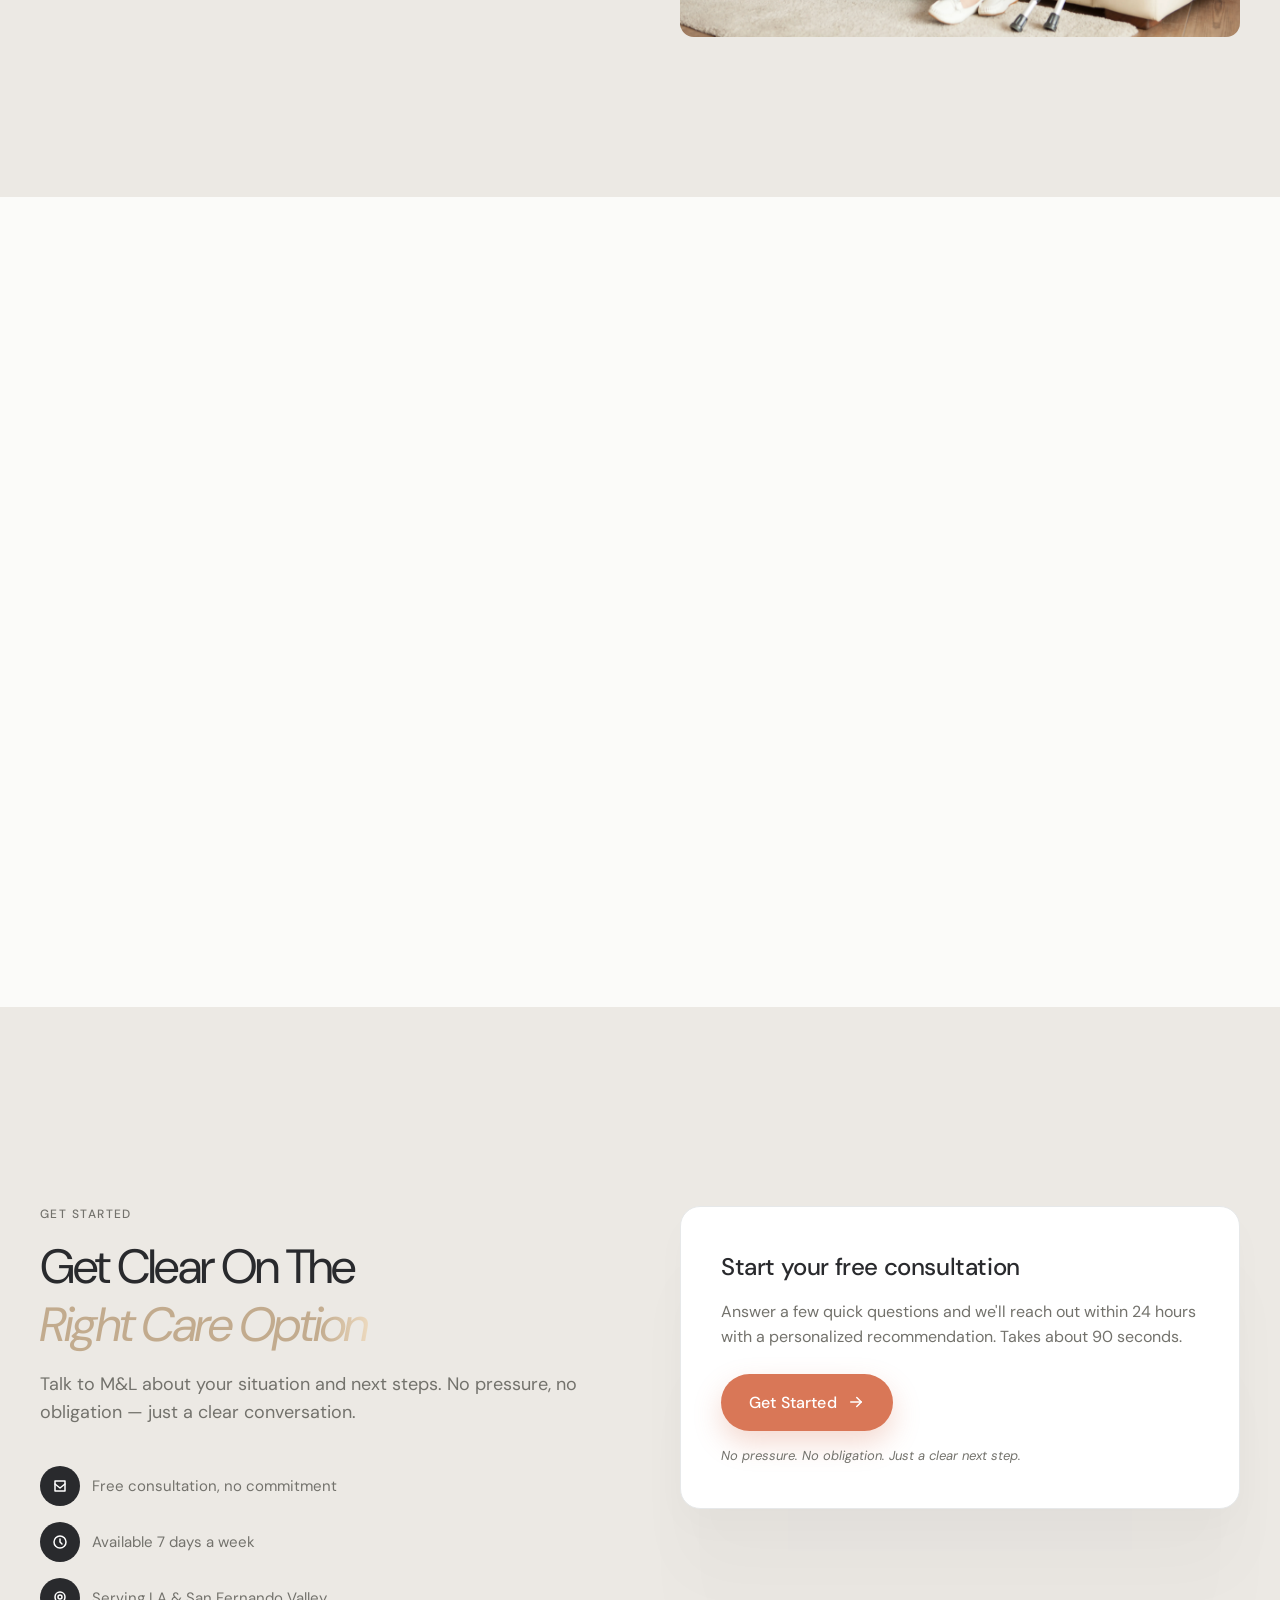
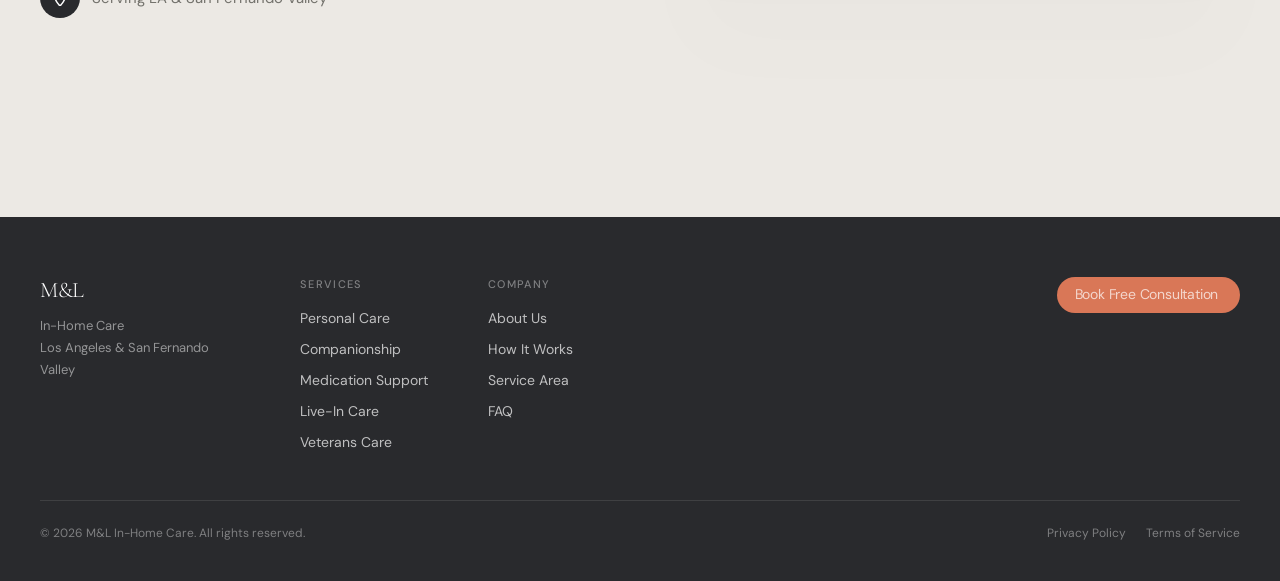
==== commit e3017b3a: "Add /privacy-policy, /terms-of-service, and multi-step qualifier modal Privacy + Terms pages built f" ====
--- a/index.html
+++ b/index.html
@@ -12,6 +12,7 @@
 
 <link rel="stylesheet" href="/styles/global.css">
 <link rel="stylesheet" href="/styles/landing.css">
+<link rel="stylesheet" href="/styles/qualifier.css">
 
 <!-- Meta Pixel Code -->
 <script>
@@ -64,12 +65,13 @@
         </ul>
         <div class="reveal delay-4 hero-easy-form">
           <p class="hero-easy-title">Ready to get started?</p>
-          <p class="hero-easy-desc">Trusted support for families who need real help at home. Leave your details and we'll call you back.</p>
-          <form onsubmit="handleTrustFormSubmit(event)">
-            <input class="trust-cta-input" id="hero-tc-name" type="text" placeholder="Your name" required />
-            <input class="trust-cta-input" id="hero-tc-email" type="email" placeholder="Email" required />
-            <input class="trust-cta-input" id="hero-tc-phone" type="tel" placeholder="Phone number" required />
-            <button type="submit" class="btn btn-primary trust-cta-btn">Book Consultation</button>
+          <p class="hero-easy-desc">Leave your details and we'll walk through a few quick questions to match you with the right care.</p>
+          <form onsubmit="handleHeroFormSubmit(event)">
+            <input class="trust-cta-input" id="hero-tc-name" type="text" placeholder="Your name" autocomplete="name" required />
+            <input class="trust-cta-input" id="hero-tc-email" type="email" placeholder="Email" autocomplete="email" required />
+            <input class="trust-cta-input" id="hero-tc-phone" type="tel" placeholder="Phone number" autocomplete="tel" required />
+            <button type="submit" class="btn btn-primary trust-cta-btn">Continue</button>
+            <p class="hero-form-error" id="hero-form-error" role="alert" aria-live="polite" style="display:none;"></p>
           </form>
         </div>
       </div>
@@ -570,29 +572,14 @@
           </div>
         </div>
       </div>
-      <div class="reveal-right delay-2">
-        <form class="cta-form" onsubmit="handleFormSubmit(event)">
-          <div class="form-group">
-            <label class="form-label" for="f-name">Your name</label>
-            <input class="form-input" id="f-name" type="text" placeholder="Your name" required />
-          </div>
-          <div class="form-group">
-            <label class="form-label" for="f-email">Email</label>
-            <input class="form-input" id="f-email" type="email" placeholder="your@email.com" required />
-          </div>
-          <div class="form-group">
-            <label class="form-label" for="f-phone">Phone</label>
-            <input class="form-input" id="f-phone" type="tel" placeholder="(213) 555-0000" required />
-          </div>
-          <div class="form-group">
-            <label class="form-label" for="f-message">Your situation (optional)</label>
-            <textarea class="form-input form-textarea" id="f-message" placeholder="Tell us a bit about your situation (optional)"></textarea>
-          </div>
-          <button type="submit" class="btn btn-primary" style="width:100%;">
-            Book My Free Consultation
-          </button>
-          <p class="form-microcopy">No pressure. No obligation. Just a clear next step.</p>
-        </form>
+      <div class="reveal-right delay-2 cta-final-action">
+        <p class="cta-final-action-title">Start your free consultation</p>
+        <p class="cta-final-action-desc">Answer a few quick questions and we'll reach out within 24 hours with a personalized recommendation. Takes about 90 seconds.</p>
+        <button type="button" class="qualifier-cta-btn" onclick="scrollToHeroForm()">
+          Get Started
+          <svg viewBox="0 0 24 24" aria-hidden="true"><line x1="5" y1="12" x2="19" y2="12"></line><polyline points="13 6 19 12 13 18"></polyline></svg>
+        </button>
+        <p class="cta-final-action-microcopy">No pressure. No obligation. Just a clear next step.</p>
       </div>
     </div>
   </div>
@@ -638,8 +625,8 @@
     <div class="footer-bottom">
       <p class="footer-copy">© 2026 M&L In-Home Care. All rights reserved.</p>
       <div style="display:flex; gap:20px;">
-        <a href="#" style="font-size:12px; color:rgba(255,255,255,0.4); text-decoration:none;">Privacy Policy</a>
-        <a href="#" style="font-size:12px; color:rgba(255,255,255,0.4); text-decoration:none;">Terms of Service</a>
+        <a href="/privacy-policy" style="font-size:12px; color:rgba(255,255,255,0.4); text-decoration:none;">Privacy Policy</a>
+        <a href="/terms-of-service" style="font-size:12px; color:rgba(255,255,255,0.4); text-decoration:none;">Terms of Service</a>
       </div>
     </div>
   </div>
@@ -713,74 +700,53 @@
   });
 
   // ─── CONSULTATION WEBHOOK (GHL) ───
+  // no-cors body MUST be form-urlencoded — GHL drops payloads sent as text/plain
+  // (returns HTTP 200 with "invalid Body payload" and contact never lands).
   const CONSULTATION_WEBHOOK = 'https://services.leadconnectorhq.com/hooks/Z5ogVfjx3loMkiXrfnTJ/webhook-trigger/24e68803-cc8d-43ad-9844-a7e3594d0f3f';
 
-  async function postConsultation(payload, btn, { sendingText, successText }) {
-    btn.textContent = sendingText;
-    btn.disabled = true;
-    try {
-      // no-cors → opaque response (status 0, unreadable). Catches only network-level
-      // failures, not GHL HTTP errors. Body is form-urlencoded (a no-cors-safelisted
-      // content-type) so GHL auto-extracts each field — sending JSON with text/plain
-      // makes GHL return "invalid Body payload" and drop the data.
-      await fetch(CONSULTATION_WEBHOOK, {
-        method: 'POST',
-        mode: 'no-cors',
-        headers: { 'Content-Type': 'application/x-www-form-urlencoded' },
-        body: new URLSearchParams(payload).toString(),
-      });
-      btn.textContent = successText;
-      btn.style.background = '#004250';
-      return true;
-    } catch (err) {
-      btn.textContent = 'Something went wrong — try again';
-      btn.style.background = '#b14a4a';
-      btn.disabled = false;
-      return false;
-    }
-  }
-
-  // ─── TRUST STRIP FORM SUBMIT ───
-  async function handleTrustFormSubmit(e) {
+  // ─── HERO FORM: capture quick lead, then open qualifier prefilled ───
+  async function handleHeroFormSubmit(e) {
     e.preventDefault();
     const form = e.target;
     const btn = form.querySelector('button[type="submit"]');
-    const payload = {
-      source: 'hero-form',
-      name: form.querySelector('#hero-tc-name').value.trim(),
-      email: form.querySelector('#hero-tc-email').value.trim(),
-      phone: form.querySelector('#hero-tc-phone').value.trim(),
-      page: window.location.href,
-    };
-    const ok = await postConsultation(payload, btn, {
-      sendingText: 'Sending…',
-      successText: "We'll call you soon!",
-    });
-    if (!ok) return;
-    form.querySelectorAll('input').forEach(i => i.disabled = true);
-    setTimeout(() => { window.location.href = '/thank-you'; }, 700);
-  }
-
-  // ─── FORM SUBMIT ───
-  async function handleFormSubmit(e) {
-    e.preventDefault();
-    const form = e.target;
-    const btn = form.querySelector('button[type="submit"]');
-    const payload = {
-      source: 'bottom-form',
-      name: form.querySelector('#f-name').value.trim(),
-      email: form.querySelector('#f-email').value.trim(),
-      phone: form.querySelector('#f-phone').value.trim(),
-      message: form.querySelector('#f-message').value.trim(),
-      page: window.location.href,
-    };
-    const ok = await postConsultation(payload, btn, {
-      sendingText: 'Sending…',
-      successText: "Sent! We'll be in touch soon.",
-    });
-    if (!ok) return;
-    form.querySelectorAll('input, textarea').forEach(i => i.disabled = true);
-    setTimeout(() => { window.location.href = '/thank-you'; }, 700);
+    const errEl = document.getElementById('hero-form-error');
+    const name = form.querySelector('#hero-tc-name').value.trim();
+    const email = form.querySelector('#hero-tc-email').value.trim();
+    const phone = form.querySelector('#hero-tc-phone').value.trim();
+
+    if (!/^[^\s@]+@[^\s@]+\.[^\s@]+$/.test(email)) {
+      errEl.textContent = 'Please enter a valid email.';
+      errEl.style.display = 'block';
+      return;
+    }
+    if (phone.replace(/\D/g, '').length < 7) {
+      errEl.textContent = 'Please enter a valid phone number.';
+      errEl.style.display = 'block';
+      return;
+    }
+    errEl.style.display = 'none';
+
+    const originalLabel = btn.textContent;
+    btn.disabled = true;
+    btn.textContent = 'Continuing…';
+
+    // Fire-and-forget "quick lead" POST so we have something even if they bail mid-qualifier.
+    // no-cors response is opaque; we don't gate UX on it.
+    fetch(CONSULTATION_WEBHOOK, {
+      method: 'POST',
+      mode: 'no-cors',
+      headers: { 'Content-Type': 'application/x-www-form-urlencoded' },
+      body: new URLSearchParams({
+        source: 'hero-quick-lead',
+        name, email, phone,
+        page: window.location.href,
+      }).toString(),
+    }).catch(err => console.warn('hero quick-lead POST failed:', err));
+
+    // Hand off to the qualifier with the contact details pre-stored.
+    openQualifier('hero-quick-lead', { name, email, phone });
+    btn.disabled = false;
+    btn.textContent = originalLabel;
   }
 
   // ─── NAV SCROLL STYLE ───
@@ -993,5 +959,527 @@
   })();
 </script>
 
+<!-- ─── QUALIFIER MODAL ─── -->
+<div class="qualifier-overlay" id="qualifier-overlay" role="dialog" aria-modal="true" aria-labelledby="qualifier-question-current" aria-hidden="true">
+  <div class="qualifier-card">
+    <header class="qualifier-header">
+      <div class="qualifier-header-top">
+        <div class="qualifier-brand">M&amp;L</div>
+        <button type="button" class="qualifier-close" aria-label="Close" onclick="closeQualifier()">
+          <svg viewBox="0 0 24 24" aria-hidden="true"><line x1="6" y1="6" x2="18" y2="18"></line><line x1="18" y1="6" x2="6" y2="18"></line></svg>
+        </button>
+      </div>
+      <div class="qualifier-progress-wrap">
+        <div class="qualifier-progress" aria-hidden="true">
+          <div class="qualifier-progress-bar" id="qualifier-progress-bar"></div>
+        </div>
+        <div class="qualifier-progress-label" id="qualifier-progress-label">Step 1 of 8</div>
+      </div>
+    </header>
+
+    <div class="qualifier-body">
+      <div class="qualifier-step-error" id="qualifier-step-error" role="alert" aria-live="polite"></div>
+
+      <!-- Step 1 -->
+      <section class="qualifier-step" data-step="1" data-name="concern" data-type="radio" data-required="true">
+        <div class="qualifier-step-eyebrow">Step 1 of 8</div>
+        <h2 class="qualifier-question" id="qualifier-question-current">What's your biggest concern right now?</h2>
+        <div class="qualifier-options">
+          <label class="qualifier-option" data-type="radio">
+            <input type="radio" name="concern" value="Falls and/or mobility issues">
+            <span class="qualifier-option-indicator"><svg viewBox="0 0 24 24" aria-hidden="true"><polyline points="4 12 10 18 20 6"></polyline></svg></span>
+            <span class="qualifier-option-label">Falls and/or mobility issues</span>
+          </label>
+          <label class="qualifier-option" data-type="radio">
+            <input type="radio" name="concern" value="Memory or confusion">
+            <span class="qualifier-option-indicator"><svg viewBox="0 0 24 24" aria-hidden="true"><polyline points="4 12 10 18 20 6"></polyline></svg></span>
+            <span class="qualifier-option-label">Memory or confusion</span>
+          </label>
+          <label class="qualifier-option" data-type="radio">
+            <input type="radio" name="concern" value="Help with daily tasks">
+            <span class="qualifier-option-indicator"><svg viewBox="0 0 24 24" aria-hidden="true"><polyline points="4 12 10 18 20 6"></polyline></svg></span>
+            <span class="qualifier-option-label">Help with daily tasks</span>
+          </label>
+          <label class="qualifier-option" data-type="radio">
+            <input type="radio" name="concern" value="Recovering from a hospital visit">
+            <span class="qualifier-option-indicator"><svg viewBox="0 0 24 24" aria-hidden="true"><polyline points="4 12 10 18 20 6"></polyline></svg></span>
+            <span class="qualifier-option-label">Recovering from a hospital visit</span>
+          </label>
+          <label class="qualifier-option" data-type="radio">
+            <input type="radio" name="concern" value="Caregiver stress/burnout">
+            <span class="qualifier-option-indicator"><svg viewBox="0 0 24 24" aria-hidden="true"><polyline points="4 12 10 18 20 6"></polyline></svg></span>
+            <span class="qualifier-option-label">Caregiver stress / burnout</span>
+          </label>
+          <label class="qualifier-option" data-type="radio">
+            <input type="radio" name="concern" value="Just exploring options">
+            <span class="qualifier-option-indicator"><svg viewBox="0 0 24 24" aria-hidden="true"><polyline points="4 12 10 18 20 6"></polyline></svg></span>
+            <span class="qualifier-option-label">Just exploring options</span>
+          </label>
+          <label class="qualifier-option" data-type="radio">
+            <input type="radio" name="concern" value="Other" data-other>
+            <span class="qualifier-option-indicator"><svg viewBox="0 0 24 24" aria-hidden="true"><polyline points="4 12 10 18 20 6"></polyline></svg></span>
+            <span class="qualifier-option-label">Other</span>
+          </label>
+          <div class="qualifier-option-other">
+            <input type="text" name="concern-other" placeholder="Tell us more (optional)" autocomplete="off">
+          </div>
+        </div>
+      </section>
+
+      <!-- Step 2 -->
+      <section class="qualifier-step" data-step="2" data-name="timing" data-type="radio" data-required="true">
+        <div class="qualifier-step-eyebrow">Step 2 of 8</div>
+        <h2 class="qualifier-question">How soon are you looking for support?</h2>
+        <div class="qualifier-options">
+          <label class="qualifier-option" data-type="radio">
+            <input type="radio" name="timing" value="Immediately">
+            <span class="qualifier-option-indicator"><svg viewBox="0 0 24 24" aria-hidden="true"><polyline points="4 12 10 18 20 6"></polyline></svg></span>
+            <span class="qualifier-option-label">Immediately</span>
+          </label>
+          <label class="qualifier-option" data-type="radio">
+            <input type="radio" name="timing" value="Within the next few weeks">
+            <span class="qualifier-option-indicator"><svg viewBox="0 0 24 24" aria-hidden="true"><polyline points="4 12 10 18 20 6"></polyline></svg></span>
+            <span class="qualifier-option-label">Within the next few weeks</span>
+          </label>
+          <label class="qualifier-option" data-type="radio">
+            <input type="radio" name="timing" value="Within the next few months">
+            <span class="qualifier-option-indicator"><svg viewBox="0 0 24 24" aria-hidden="true"><polyline points="4 12 10 18 20 6"></polyline></svg></span>
+            <span class="qualifier-option-label">Within the next few months</span>
+          </label>
+          <label class="qualifier-option" data-type="radio">
+            <input type="radio" name="timing" value="Just researching for now">
+            <span class="qualifier-option-indicator"><svg viewBox="0 0 24 24" aria-hidden="true"><polyline points="4 12 10 18 20 6"></polyline></svg></span>
+            <span class="qualifier-option-label">Just researching for now</span>
+          </label>
+        </div>
+      </section>
+
+      <!-- Step 3 -->
+      <section class="qualifier-step" data-step="3" data-name="support_level" data-type="radio" data-required="true">
+        <div class="qualifier-step-eyebrow">Step 3 of 8</div>
+        <h2 class="qualifier-question">How much support do you think may be needed?</h2>
+        <div class="qualifier-options">
+          <label class="qualifier-option" data-type="radio">
+            <input type="radio" name="support_level" value="A few hours of weekly help">
+            <span class="qualifier-option-indicator"><svg viewBox="0 0 24 24" aria-hidden="true"><polyline points="4 12 10 18 20 6"></polyline></svg></span>
+            <span class="qualifier-option-label">A few hours of weekly help</span>
+          </label>
+          <label class="qualifier-option" data-type="radio">
+            <input type="radio" name="support_level" value="Daily support">
+            <span class="qualifier-option-indicator"><svg viewBox="0 0 24 24" aria-hidden="true"><polyline points="4 12 10 18 20 6"></polyline></svg></span>
+            <span class="qualifier-option-label">Daily support</span>
+          </label>
+          <label class="qualifier-option" data-type="radio">
+            <input type="radio" name="support_level" value="Full-time or live-in care">
+            <span class="qualifier-option-indicator"><svg viewBox="0 0 24 24" aria-hidden="true"><polyline points="4 12 10 18 20 6"></polyline></svg></span>
+            <span class="qualifier-option-label">Full-time or live-in care</span>
+          </label>
+          <label class="qualifier-option" data-type="radio">
+            <input type="radio" name="support_level" value="Not sure yet">
+            <span class="qualifier-option-indicator"><svg viewBox="0 0 24 24" aria-hidden="true"><polyline points="4 12 10 18 20 6"></polyline></svg></span>
+            <span class="qualifier-option-label">Not sure yet</span>
+          </label>
+        </div>
+      </section>
+
+      <!-- Step 4 -->
+      <section class="qualifier-step" data-step="4" data-name="recent" data-type="checkbox" data-required="false">
+        <div class="qualifier-step-eyebrow">Step 4 of 8</div>
+        <h2 class="qualifier-question">Has your loved one experienced any of the following recently?</h2>
+        <p class="qualifier-helper">Select all that apply.</p>
+        <div class="qualifier-options">
+          <label class="qualifier-option" data-type="checkbox">
+            <input type="checkbox" name="recent" value="A fall or near-fall">
+            <span class="qualifier-option-indicator"><svg viewBox="0 0 24 24" aria-hidden="true"><polyline points="4 12 10 18 20 6"></polyline></svg></span>
+            <span class="qualifier-option-label">A fall or near-fall</span>
+          </label>
+          <label class="qualifier-option" data-type="checkbox">
+            <input type="checkbox" name="recent" value="Increased forgetfulness">
+            <span class="qualifier-option-indicator"><svg viewBox="0 0 24 24" aria-hidden="true"><polyline points="4 12 10 18 20 6"></polyline></svg></span>
+            <span class="qualifier-option-label">Increased forgetfulness</span>
+          </label>
+          <label class="qualifier-option" data-type="checkbox">
+            <input type="checkbox" name="recent" value="Difficulty managing medications">
+            <span class="qualifier-option-indicator"><svg viewBox="0 0 24 24" aria-hidden="true"><polyline points="4 12 10 18 20 6"></polyline></svg></span>
+            <span class="qualifier-option-label">Difficulty managing medications</span>
+          </label>
+          <label class="qualifier-option" data-type="checkbox">
+            <input type="checkbox" name="recent" value="Trouble with bathing or dressing">
+            <span class="qualifier-option-indicator"><svg viewBox="0 0 24 24" aria-hidden="true"><polyline points="4 12 10 18 20 6"></polyline></svg></span>
+            <span class="qualifier-option-label">Trouble with bathing or dressing</span>
+          </label>
+          <label class="qualifier-option" data-type="checkbox">
+            <input type="checkbox" name="recent" value="Reduced mobility">
+            <span class="qualifier-option-indicator"><svg viewBox="0 0 24 24" aria-hidden="true"><polyline points="4 12 10 18 20 6"></polyline></svg></span>
+            <span class="qualifier-option-label">Reduced mobility</span>
+          </label>
+          <label class="qualifier-option" data-type="checkbox">
+            <input type="checkbox" name="recent" value="Recent hospital visit">
+            <span class="qualifier-option-indicator"><svg viewBox="0 0 24 24" aria-hidden="true"><polyline points="4 12 10 18 20 6"></polyline></svg></span>
+            <span class="qualifier-option-label">Recent hospital visit</span>
+          </label>
+          <label class="qualifier-option" data-type="checkbox">
+            <input type="checkbox" name="recent" value="Other" data-other>
+            <span class="qualifier-option-indicator"><svg viewBox="0 0 24 24" aria-hidden="true"><polyline points="4 12 10 18 20 6"></polyline></svg></span>
+            <span class="qualifier-option-label">Other</span>
+          </label>
+          <div class="qualifier-option-other">
+            <input type="text" name="recent-other" placeholder="Tell us more (optional)" autocomplete="off">
+          </div>
+        </div>
+      </section>
+
+      <!-- Step 5 -->
+      <section class="qualifier-step" data-step="5" data-name="prior_care" data-type="radio" data-required="true">
+        <div class="qualifier-step-eyebrow">Step 5 of 8</div>
+        <h2 class="qualifier-question">Have you looked into home care before?</h2>
+        <div class="qualifier-options">
+          <label class="qualifier-option" data-type="radio">
+            <input type="radio" name="prior_care" value="Yes, we currently have care in place">
+            <span class="qualifier-option-indicator"><svg viewBox="0 0 24 24" aria-hidden="true"><polyline points="4 12 10 18 20 6"></polyline></svg></span>
+            <span class="qualifier-option-label">Yes — we currently have care in place</span>
+          </label>
+          <label class="qualifier-option" data-type="radio">
+            <input type="radio" name="prior_care" value="Yes, comparing options but haven't started">
+            <span class="qualifier-option-indicator"><svg viewBox="0 0 24 24" aria-hidden="true"><polyline points="4 12 10 18 20 6"></polyline></svg></span>
+            <span class="qualifier-option-label">Yes — comparing options but haven't started care</span>
+          </label>
+          <label class="qualifier-option" data-type="radio">
+            <input type="radio" name="prior_care" value="No, this is my first time">
+            <span class="qualifier-option-indicator"><svg viewBox="0 0 24 24" aria-hidden="true"><polyline points="4 12 10 18 20 6"></polyline></svg></span>
+            <span class="qualifier-option-label">No — this is my first time</span>
+          </label>
+        </div>
+      </section>
+
+      <!-- Step 6 -->
+      <section class="qualifier-step" data-step="6" data-name="priorities" data-type="checkbox" data-required="true" data-max="3">
+        <div class="qualifier-step-eyebrow">Step 6 of 8</div>
+        <h2 class="qualifier-question">What's most important when choosing care?</h2>
+        <p class="qualifier-helper">Choose up to 3.</p>
+        <div class="qualifier-options">
+          <label class="qualifier-option" data-type="checkbox">
+            <input type="checkbox" name="priorities" value="Trust & safety">
+            <span class="qualifier-option-indicator"><svg viewBox="0 0 24 24" aria-hidden="true"><polyline points="4 12 10 18 20 6"></polyline></svg></span>
+            <span class="qualifier-option-label">Trust &amp; safety</span>
+          </label>
+          <label class="qualifier-option" data-type="checkbox">
+            <input type="checkbox" name="priorities" value="Compassionate caregivers">
+            <span class="qualifier-option-indicator"><svg viewBox="0 0 24 24" aria-hidden="true"><polyline points="4 12 10 18 20 6"></polyline></svg></span>
+            <span class="qualifier-option-label">Compassionate caregivers</span>
+          </label>
+          <label class="qualifier-option" data-type="checkbox">
+            <input type="checkbox" name="priorities" value="Flexibility">
+            <span class="qualifier-option-indicator"><svg viewBox="0 0 24 24" aria-hidden="true"><polyline points="4 12 10 18 20 6"></polyline></svg></span>
+            <span class="qualifier-option-label">Flexibility</span>
+          </label>
+          <label class="qualifier-option" data-type="checkbox">
+            <input type="checkbox" name="priorities" value="Affordability">
+            <span class="qualifier-option-indicator"><svg viewBox="0 0 24 24" aria-hidden="true"><polyline points="4 12 10 18 20 6"></polyline></svg></span>
+            <span class="qualifier-option-label">Affordability</span>
+          </label>
+          <label class="qualifier-option" data-type="checkbox">
+            <input type="checkbox" name="priorities" value="Experience & credentials">
+            <span class="qualifier-option-indicator"><svg viewBox="0 0 24 24" aria-hidden="true"><polyline points="4 12 10 18 20 6"></polyline></svg></span>
+            <span class="qualifier-option-label">Experience &amp; credentials</span>
+          </label>
+          <label class="qualifier-option" data-type="checkbox">
+            <input type="checkbox" name="priorities" value="Fast support">
+            <span class="qualifier-option-indicator"><svg viewBox="0 0 24 24" aria-hidden="true"><polyline points="4 12 10 18 20 6"></polyline></svg></span>
+            <span class="qualifier-option-label">Fast support</span>
+          </label>
+        </div>
+      </section>
+
+      <!-- Step 7 -->
+      <section class="qualifier-step" data-step="7" data-name="insurance" data-type="radio" data-required="true">
+        <div class="qualifier-step-eyebrow">Step 7 of 8</div>
+        <h2 class="qualifier-question">Do you plan on using insurance to cover the cost of care?</h2>
+        <div class="qualifier-options">
+          <label class="qualifier-option" data-type="radio">
+            <input type="radio" name="insurance" value="Yes">
+            <span class="qualifier-option-indicator"><svg viewBox="0 0 24 24" aria-hidden="true"><polyline points="4 12 10 18 20 6"></polyline></svg></span>
+            <span class="qualifier-option-label">Yes</span>
+          </label>
+          <label class="qualifier-option" data-type="radio">
+            <input type="radio" name="insurance" value="No">
+            <span class="qualifier-option-indicator"><svg viewBox="0 0 24 24" aria-hidden="true"><polyline points="4 12 10 18 20 6"></polyline></svg></span>
+            <span class="qualifier-option-label">No</span>
+          </label>
+          <label class="qualifier-option" data-type="radio">
+            <input type="radio" name="insurance" value="I don't know what my options are">
+            <span class="qualifier-option-indicator"><svg viewBox="0 0 24 24" aria-hidden="true"><polyline points="4 12 10 18 20 6"></polyline></svg></span>
+            <span class="qualifier-option-label">I don't know what my options are</span>
+          </label>
+        </div>
+      </section>
+
+      <!-- Step 8 -->
+      <section class="qualifier-step" data-step="8" data-name="notes" data-type="textarea" data-required="false">
+        <div class="qualifier-step-eyebrow">Step 8 of 8</div>
+        <h2 class="qualifier-question">Anything else you'd like us to know?</h2>
+        <p class="qualifier-helper">Optional — share any context that would help us prepare for our call.</p>
+        <textarea class="qualifier-textarea" name="notes" placeholder="Tell us a bit more about your situation"></textarea>
+      </section>
+
+      <!-- Success -->
+      <section class="qualifier-success" id="qualifier-success">
+        <div class="qualifier-success-badge"><svg viewBox="0 0 24 24" aria-hidden="true"><polyline points="4 12 10 18 20 6"></polyline></svg></div>
+        <h2 class="qualifier-success-title">Thanks — we've got it.</h2>
+        <p class="qualifier-success-body">A member of our team will reach out within 24 hours. Redirecting you to a quick summary of what to expect…</p>
+      </section>
+    </div>
+
+    <footer class="qualifier-footer" id="qualifier-footer">
+      <div class="qualifier-footer-inner">
+        <button type="button" class="qualifier-btn-back" id="qualifier-back" onclick="qualifierBack()" disabled>
+          <svg viewBox="0 0 24 24" aria-hidden="true"><line x1="19" y1="12" x2="5" y2="12"></line><polyline points="11 18 5 12 11 6"></polyline></svg>
+          Back
+        </button>
+        <button type="button" class="qualifier-btn-next" id="qualifier-next" onclick="qualifierNext()">
+          <span id="qualifier-next-label">Next</span>
+          <svg viewBox="0 0 24 24" aria-hidden="true"><line x1="5" y1="12" x2="19" y2="12"></line><polyline points="13 6 19 12 13 18"></polyline></svg>
+        </button>
+      </div>
+    </footer>
+  </div>
+</div>
+
+<script>
+  // ─── QUALIFIER STATE ───
+  (function () {
+    const overlay = document.getElementById('qualifier-overlay');
+    const progressBar = document.getElementById('qualifier-progress-bar');
+    const progressLabel = document.getElementById('qualifier-progress-label');
+    const stepError = document.getElementById('qualifier-step-error');
+    const backBtn = document.getElementById('qualifier-back');
+    const nextBtn = document.getElementById('qualifier-next');
+    const nextLabel = document.getElementById('qualifier-next-label');
+    const footer = document.getElementById('qualifier-footer');
+    const successPane = document.getElementById('qualifier-success');
+    const steps = Array.from(overlay.querySelectorAll('.qualifier-step'));
+    const TOTAL = steps.length;
+    const QUALIFIER_WEBHOOK = 'https://services.leadconnectorhq.com/hooks/Z5ogVfjx3loMkiXrfnTJ/webhook-trigger/24e68803-cc8d-43ad-9844-a7e3594d0f3f';
+
+    let current = 0;
+    let openSource = 'hero';
+    let prefill = { name: '', email: '', phone: '' };
+
+    function setStep(i) {
+      current = i;
+      steps.forEach((s, idx) => s.classList.toggle('is-active', idx === i));
+      stepError.classList.remove('is-visible');
+      stepError.textContent = '';
+      backBtn.disabled = i === 0;
+      const isLast = i === TOTAL - 1;
+      nextLabel.textContent = isLast ? 'Submit' : 'Next';
+      const pct = ((i + 1) / TOTAL) * 100;
+      progressBar.style.width = pct + '%';
+      progressLabel.textContent = `Step ${i + 1} of ${TOTAL}`;
+      // Reset scroll inside the modal
+      overlay.scrollTop = 0;
+      // Focus first input for keyboard users
+      const focusable = steps[i].querySelector('input, textarea');
+      if (focusable) setTimeout(() => focusable.focus({ preventScroll: true }), 200);
+    }
+
+    function validateStep(step) {
+      const required = step.dataset.required === 'true';
+      const type = step.dataset.type;
+      if (!required) return true;
+
+      if (type === 'radio') {
+        const checked = step.querySelector('input[type="radio"]:checked');
+        if (!checked) {
+          showError('Please pick an option to continue.');
+          return false;
+        }
+      } else if (type === 'checkbox') {
+        const checked = step.querySelectorAll('input[type="checkbox"]:checked');
+        if (checked.length === 0) {
+          showError('Please pick at least one option.');
+          return false;
+        }
+        const max = parseInt(step.dataset.max || '0', 10);
+        if (max && checked.length > max) {
+          showError(`Please choose at most ${max} options.`);
+          return false;
+        }
+      }
+      return true;
+    }
+
+    function showError(msg) {
+      stepError.textContent = msg;
+      stepError.classList.add('is-visible');
+    }
+
+    function collectAnswers() {
+      const answers = {};
+      steps.forEach(step => {
+        const name = step.dataset.name;
+        const type = step.dataset.type;
+        if (type === 'radio') {
+          const checked = step.querySelector('input[type="radio"]:checked');
+          if (checked) {
+            let value = checked.value;
+            if (checked.dataset.other !== undefined) {
+              const otherTxt = step.querySelector('input[name$="-other"]').value.trim();
+              value = otherTxt ? `Other: ${otherTxt}` : 'Other';
+            }
+            answers[name] = value;
+          }
+        } else if (type === 'checkbox') {
+          const checked = Array.from(step.querySelectorAll('input[type="checkbox"]:checked'));
+          const vals = checked.map(c => {
+            if (c.dataset.other !== undefined) {
+              const otherTxt = step.querySelector('input[name$="-other"]').value.trim();
+              return otherTxt ? `Other: ${otherTxt}` : 'Other';
+            }
+            return c.value;
+          });
+          if (vals.length) answers[name] = vals.join(', ');
+        } else if (type === 'textarea') {
+          const txt = step.querySelector('textarea').value.trim();
+          if (txt) answers[name] = txt;
+        }
+      });
+      return answers;
+    }
+
+    function buildMessage(answers) {
+      const labels = {
+        concern: 'Biggest concern',
+        timing: 'Timing',
+        support_level: 'Support level',
+        recent: 'Recent experiences',
+        prior_care: 'Prior home-care experience',
+        priorities: 'Most important when choosing care',
+        insurance: 'Insurance plans',
+        notes: 'Additional notes',
+      };
+      const order = ['concern', 'timing', 'support_level', 'recent', 'prior_care', 'priorities', 'insurance', 'notes'];
+      return order
+        .filter(k => answers[k])
+        .map(k => `${labels[k]}: ${answers[k]}`)
+        .join('\n');
+    }
+
+    async function submit() {
+      const answers = collectAnswers();
+      const payload = {
+        name: prefill.name,
+        email: prefill.email,
+        phone: prefill.phone,
+        message: buildMessage(answers),
+        source: 'landing-form',
+        opened_from: openSource,
+        page: window.location.href,
+      };
+
+      nextBtn.disabled = true;
+      nextLabel.textContent = 'Sending…';
+
+      try {
+        await fetch(QUALIFIER_WEBHOOK, {
+          method: 'POST',
+          mode: 'no-cors',
+          headers: { 'Content-Type': 'application/x-www-form-urlencoded' },
+          body: new URLSearchParams(payload).toString(),
+        });
+        steps.forEach(s => s.classList.remove('is-active'));
+        successPane.classList.add('is-visible');
+        footer.style.display = 'none';
+        progressBar.style.width = '100%';
+        progressLabel.textContent = 'Complete';
+        setTimeout(() => { window.location.href = '/thank-you'; }, 1400);
+      } catch (err) {
+        console.error('Qualifier submit failed:', err);
+        showError('Something went wrong sending your details. Please try again in a moment.');
+        nextBtn.disabled = false;
+        nextLabel.textContent = 'Submit';
+      }
+    }
+
+    window.qualifierNext = function () {
+      const step = steps[current];
+      if (!validateStep(step)) return;
+      if (current === TOTAL - 1) {
+        submit();
+      } else {
+        setStep(current + 1);
+      }
+    };
+    window.qualifierBack = function () {
+      if (current === 0) return;
+      setStep(current - 1);
+    };
+
+    window.openQualifier = function (source, prefillData) {
+      openSource = source || 'hero';
+      prefill = {
+        name: (prefillData && prefillData.name) || '',
+        email: (prefillData && prefillData.email) || '',
+        phone: (prefillData && prefillData.phone) || '',
+      };
+      overlay.classList.add('is-open');
+      overlay.setAttribute('aria-hidden', 'false');
+      document.body.classList.add('qualifier-open');
+      setStep(0);
+      successPane.classList.remove('is-visible');
+      footer.style.display = '';
+      nextBtn.disabled = false;
+      nextLabel.textContent = 'Next';
+    };
+
+    // Smooth scroll the page to the hero form (used by bottom CTA)
+    window.scrollToHeroForm = function () {
+      const target = document.querySelector('.hero-easy-form');
+      if (target) {
+        target.scrollIntoView({ behavior: 'smooth', block: 'center' });
+        setTimeout(() => {
+          const nameInput = document.getElementById('hero-tc-name');
+          if (nameInput) nameInput.focus({ preventScroll: true });
+        }, 600);
+      }
+    };
+    window.closeQualifier = function () {
+      overlay.classList.remove('is-open');
+      overlay.setAttribute('aria-hidden', 'true');
+      document.body.classList.remove('qualifier-open');
+    };
+
+    // Click backdrop to close
+    overlay.addEventListener('click', (e) => {
+      if (e.target === overlay) closeQualifier();
+    });
+
+    // Esc to close
+    document.addEventListener('keydown', (e) => {
+      if (e.key === 'Escape' && overlay.classList.contains('is-open')) closeQualifier();
+    });
+
+    // Reveal "Other" inputs when their option is selected (radio fires for single, checkbox toggles)
+    overlay.addEventListener('change', (e) => {
+      const input = e.target;
+      if (!input || input.dataset.other === undefined) {
+        // Re-render Other visibility for radio steps (deselecting "Other" by picking another radio)
+        const step = input?.closest('.qualifier-step');
+        if (step) {
+          const otherEl = step.querySelector('.qualifier-option-other');
+          if (otherEl) {
+            const otherInput = step.querySelector('input[data-other]');
+            otherEl.classList.toggle('is-visible', !!(otherInput && otherInput.checked));
+          }
+        }
+        return;
+      }
+      const step = input.closest('.qualifier-step');
+      const otherEl = step.querySelector('.qualifier-option-other');
+      if (otherEl) otherEl.classList.toggle('is-visible', input.checked);
+    });
+  })();
+</script>
+
 </body>
 </html>
--- a/styles/qualifier.css
+++ b/styles/qualifier.css
@@ -0,0 +1,556 @@
+/* qualifier.css
+ * Multi-step qualifier modal — Hims-style progressive disclosure.
+ * Lives on the landing page; opened by a hero CTA, takes over the viewport
+ * with one question per step, progress bar, back/next.
+ */
+
+/* ─── HERO CTA (replaces the old inline form) ─── */
+.qualifier-cta-wrap {
+  display: flex;
+  flex-direction: column;
+  gap: 14px;
+  margin-top: 36px;
+  max-width: 440px;
+}
+.qualifier-cta-title {
+  font-size: 16px;
+  font-weight: 500;
+  color: var(--c-text);
+  line-height: 1.4;
+}
+.qualifier-cta-desc {
+  font-size: 14px;
+  line-height: 1.6;
+  color: var(--c-text-secondary);
+}
+.qualifier-cta-btn {
+  display: inline-flex;
+  align-items: center;
+  justify-content: center;
+  gap: 10px;
+  padding: 18px 28px;
+  background: var(--c-btn);
+  color: #fff;
+  border: 0;
+  border-radius: var(--radius-pill);
+  font-family: var(--font-sans);
+  font-size: 16px;
+  font-weight: 500;
+  letter-spacing: 0.01em;
+  cursor: pointer;
+  width: fit-content;
+  box-shadow: 0 12px 28px rgba(217,119,87,0.28);
+  transition: background 0.2s var(--ease-organic), transform 0.2s var(--ease-organic), box-shadow 0.2s var(--ease-organic);
+}
+.qualifier-cta-btn:hover {
+  background: var(--c-btn-hover);
+  transform: translateY(-1px);
+  box-shadow: 0 16px 36px rgba(217,119,87,0.36);
+}
+.qualifier-cta-btn svg {
+  width: 18px; height: 18px;
+  fill: none; stroke: currentColor;
+  stroke-width: 2; stroke-linecap: round; stroke-linejoin: round;
+  transition: transform 0.25s var(--ease-organic);
+}
+.qualifier-cta-btn:hover svg { transform: translateX(3px); }
+.qualifier-cta-microcopy {
+  font-size: 12px;
+  color: var(--c-text-secondary);
+  font-style: italic;
+}
+
+/* ─── FULL-VIEWPORT TAKEOVER (no overlay tint, no card) ─── */
+.qualifier-overlay {
+  position: fixed;
+  inset: 0;
+  z-index: 1000;
+  display: none;
+  background: var(--c-bg);
+  opacity: 0;
+  transition: opacity 0.28s var(--ease-organic);
+}
+.qualifier-overlay.is-open {
+  display: flex;
+  flex-direction: column;
+  opacity: 1;
+}
+body.qualifier-open { overflow: hidden; }
+
+/* .qualifier-card is now the full-viewport vertical container,
+   not a floating card. No max-width here — the inner column does the centering. */
+.qualifier-card {
+  position: relative;
+  width: 100%;
+  height: 100vh;
+  height: 100dvh;
+  background: var(--c-bg);
+  display: grid;
+  grid-template-rows: auto 1fr auto;
+  transform: translateY(8px);
+  transition: transform 0.4s var(--ease-organic);
+}
+.qualifier-overlay.is-open .qualifier-card { transform: translateY(0); }
+
+/* ─── TOP BAR ─── */
+.qualifier-header {
+  position: relative;
+  z-index: 2;
+  background: var(--c-bg);
+  padding: 22px 0 18px;
+  border-bottom: 0;
+}
+.qualifier-header-top {
+  width: 100%;
+  max-width: 1120px;
+  margin: 0 auto;
+  padding: 0 32px;
+  display: flex;
+  align-items: center;
+  justify-content: space-between;
+  margin-bottom: 18px;
+}
+.qualifier-brand {
+  font-family: var(--font-serif);
+  font-size: 22px;
+  font-weight: 300;
+  letter-spacing: -0.5px;
+  color: var(--c-text);
+}
+.qualifier-close {
+  width: 40px; height: 40px;
+  border: 0;
+  border-radius: 50%;
+  background: transparent;
+  color: var(--c-text-secondary);
+  cursor: pointer;
+  display: flex;
+  align-items: center;
+  justify-content: center;
+  transition: background 0.2s var(--ease-organic), color 0.2s var(--ease-organic);
+}
+.qualifier-close:hover { background: var(--c-bg-alt); color: var(--c-text); }
+.qualifier-close svg { width: 18px; height: 18px; fill: none; stroke: currentColor; stroke-width: 1.75; stroke-linecap: round; }
+
+/* Progress + label sit edge-to-edge under the top bar */
+.qualifier-progress-wrap {
+  width: 100%;
+  max-width: 1120px;
+  margin: 0 auto;
+  padding: 0 32px;
+}
+.qualifier-progress {
+  width: 100%;
+  height: 3px;
+  background: rgba(115,114,108,0.14);
+  border-radius: 3px;
+  overflow: hidden;
+}
+.qualifier-progress-bar {
+  height: 100%;
+  background: var(--c-btn);
+  border-radius: 3px;
+  transition: width 0.5s var(--ease-organic);
+  width: 0%;
+}
+.qualifier-progress-label {
+  margin-top: 10px;
+  font-size: 11px;
+  font-weight: 500;
+  letter-spacing: 0.14em;
+  text-transform: uppercase;
+  color: var(--c-text-secondary);
+  font-feature-settings: "tnum";
+}
+
+/* ─── BODY: scrollable centered column with massive air ─── */
+.qualifier-body {
+  position: relative;
+  overflow-y: auto;
+  overflow-x: hidden;
+  display: flex;
+  flex-direction: column;
+  align-items: center;
+  /* Vertical padding sets the breathing room above content;
+     content begins below the top third of the viewport. */
+  padding: clamp(48px, 9vh, 96px) 24px clamp(24px, 5vh, 56px);
+  scrollbar-gutter: stable;
+}
+.qualifier-step {
+  display: none;
+  flex-direction: column;
+  gap: 28px;
+  width: 100%;
+  max-width: 520px;
+  animation: q-step-in 0.38s var(--ease-organic);
+}
+.qualifier-step.is-active { display: flex; }
+@keyframes q-step-in {
+  from { opacity: 0; transform: translateY(10px); }
+  to { opacity: 1; transform: translateY(0); }
+}
+.qualifier-step-eyebrow {
+  font-size: 11px;
+  font-weight: 500;
+  letter-spacing: 0.18em;
+  text-transform: uppercase;
+  color: var(--c-btn);
+  font-feature-settings: "tnum";
+}
+.qualifier-question {
+  font-family: var(--font-sans);
+  font-size: clamp(28px, 4vw, 38px);
+  line-height: 1.18;
+  font-weight: 400;
+  letter-spacing: -1.1px;
+  color: var(--c-text);
+  margin-bottom: 4px;
+}
+.qualifier-helper {
+  font-size: 15px;
+  color: var(--c-text-secondary);
+  line-height: 1.55;
+  margin-top: -16px;
+}
+
+/* ─── OPTIONS (radio / checkbox cards) ─── */
+.qualifier-options {
+  display: flex;
+  flex-direction: column;
+  gap: 10px;
+}
+.qualifier-option {
+  position: relative;
+  display: flex;
+  align-items: center;
+  gap: 16px;
+  padding: 20px 22px;
+  background: var(--c-white);
+  border: 1.5px solid var(--c-border);
+  border-radius: 14px;
+  cursor: pointer;
+  transition: border-color 0.2s var(--ease-organic), box-shadow 0.25s var(--ease-organic), transform 0.15s var(--ease-organic);
+}
+.qualifier-option:hover {
+  border-color: rgba(217,119,87,0.55);
+  box-shadow: 0 6px 18px rgba(41,42,45,0.06);
+  transform: translateY(-1px);
+}
+.qualifier-option input {
+  position: absolute;
+  opacity: 0;
+  pointer-events: none;
+}
+.qualifier-option-indicator {
+  flex-shrink: 0;
+  width: 22px; height: 22px;
+  border: 1.5px solid #c5c4be;
+  background: #fff;
+  transition: border-color 0.2s var(--ease-organic), background 0.2s var(--ease-organic);
+  display: flex;
+  align-items: center;
+  justify-content: center;
+}
+.qualifier-option[data-type="radio"] .qualifier-option-indicator { border-radius: 50%; }
+.qualifier-option[data-type="checkbox"] .qualifier-option-indicator { border-radius: 5px; }
+.qualifier-option-indicator svg {
+  width: 14px; height: 14px;
+  opacity: 0;
+  fill: none;
+  stroke: #fff;
+  stroke-width: 3;
+  stroke-linecap: round;
+  stroke-linejoin: round;
+  transition: opacity 0.15s var(--ease-organic);
+}
+.qualifier-option input:checked ~ .qualifier-option-indicator {
+  background: var(--c-btn);
+  border-color: var(--c-btn);
+}
+.qualifier-option input:checked ~ .qualifier-option-indicator svg { opacity: 1; }
+.qualifier-option[data-type="radio"] input:checked ~ .qualifier-option-indicator::after {
+  content: '';
+  width: 9px; height: 9px;
+  border-radius: 50%;
+  background: #fff;
+  position: absolute;
+}
+.qualifier-option[data-type="radio"] input:checked ~ .qualifier-option-indicator svg { display: none; }
+.qualifier-option:has(input:checked) {
+  border-color: var(--c-btn);
+  background: rgba(217,119,87,0.04);
+}
+.qualifier-option-label {
+  font-size: 16px;
+  line-height: 1.4;
+  color: var(--c-text);
+}
+
+/* Inline "Other" text input */
+.qualifier-option-other {
+  display: none;
+  margin-top: -2px;
+  margin-left: 0;
+}
+.qualifier-option:has(input[data-other]:checked) + .qualifier-option-other,
+.qualifier-option-other.is-visible {
+  display: block;
+}
+.qualifier-option-other input {
+  width: 100%;
+  padding: 14px 18px;
+  border: 1.5px solid var(--c-border);
+  border-radius: var(--radius-md);
+  font-family: var(--font-sans);
+  font-size: 15px;
+  color: var(--c-text);
+  background: var(--c-white);
+  transition: border-color 0.2s var(--ease-organic);
+}
+.qualifier-option-other input:focus {
+  outline: none;
+  border-color: var(--c-btn);
+}
+
+/* Textarea (final note step) */
+.qualifier-textarea {
+  width: 100%;
+  min-height: 140px;
+  padding: 16px 18px;
+  border: 1.5px solid var(--c-border);
+  border-radius: var(--radius-md);
+  background: var(--c-white);
+  font-family: var(--font-sans);
+  font-size: 16px;
+  line-height: 1.5;
+  color: var(--c-text);
+  resize: vertical;
+  transition: border-color 0.2s var(--ease-organic);
+}
+.qualifier-textarea:focus {
+  outline: none;
+  border-color: var(--c-btn);
+}
+
+/* Contact step inputs */
+.qualifier-fields {
+  display: flex;
+  flex-direction: column;
+  gap: 14px;
+}
+.qualifier-field-label {
+  font-size: 14px;
+  font-weight: 500;
+  color: var(--c-text);
+  margin-bottom: 6px;
+}
+.qualifier-input {
+  width: 100%;
+  padding: 16px 18px;
+  border: 1.5px solid var(--c-border);
+  border-radius: var(--radius-md);
+  background: var(--c-white);
+  font-family: var(--font-sans);
+  font-size: 16px;
+  color: var(--c-text);
+  transition: border-color 0.2s var(--ease-organic);
+}
+.qualifier-input:focus { outline: none; border-color: var(--c-btn); }
+.qualifier-input.is-error { border-color: #b85c5c; }
+.qualifier-field-error {
+  font-size: 13px;
+  color: #b85c5c;
+  margin-top: 6px;
+  min-height: 18px;
+}
+
+/* ─── STEP ERROR (top of step) ─── */
+.qualifier-step-error {
+  display: none;
+  padding: 12px 16px;
+  background: rgba(184,92,92,0.08);
+  border: 1px solid rgba(184,92,92,0.3);
+  border-radius: 8px;
+  font-size: 14px;
+  color: #b85c5c;
+}
+.qualifier-step-error.is-visible { display: block; }
+
+/* ─── FOOTER: back / next ─── */
+.qualifier-footer {
+  position: relative;
+  z-index: 2;
+  background: var(--c-bg);
+  padding: 20px 0 28px;
+  /* Soft top fade so scrolling content doesn't slam into the buttons */
+  box-shadow: 0 -16px 24px -8px rgba(251,251,249,0.95);
+}
+.qualifier-footer-inner {
+  width: 100%;
+  max-width: 520px;
+  margin: 0 auto;
+  padding: 0 24px;
+  display: flex;
+  justify-content: space-between;
+  align-items: center;
+  gap: 12px;
+}
+.qualifier-btn-back {
+  display: inline-flex;
+  align-items: center;
+  gap: 8px;
+  padding: 12px 18px;
+  background: transparent;
+  color: var(--c-text-secondary);
+  border: 0;
+  font-family: var(--font-sans);
+  font-size: 14px;
+  font-weight: 500;
+  cursor: pointer;
+  border-radius: var(--radius-pill);
+  transition: background 0.2s var(--ease-organic), color 0.2s var(--ease-organic);
+}
+.qualifier-btn-back:hover { background: var(--c-border); color: var(--c-text); }
+.qualifier-btn-back:disabled { opacity: 0; pointer-events: none; }
+.qualifier-btn-back svg {
+  width: 14px; height: 14px;
+  fill: none; stroke: currentColor;
+  stroke-width: 2; stroke-linecap: round; stroke-linejoin: round;
+}
+.qualifier-btn-next {
+  display: inline-flex;
+  align-items: center;
+  justify-content: center;
+  gap: 10px;
+  padding: 18px 40px;
+  min-width: 200px;
+  background: var(--c-btn);
+  color: #fff;
+  border: 0;
+  border-radius: var(--radius-pill);
+  font-family: var(--font-sans);
+  font-size: 15px;
+  font-weight: 500;
+  letter-spacing: 0.01em;
+  cursor: pointer;
+  box-shadow: 0 8px 22px rgba(217,119,87,0.28);
+  transition: background 0.2s var(--ease-organic), transform 0.2s var(--ease-organic), box-shadow 0.2s var(--ease-organic);
+}
+.qualifier-btn-next:hover {
+  background: var(--c-btn-hover);
+  transform: translateY(-1px);
+  box-shadow: 0 12px 30px rgba(217,119,87,0.34);
+}
+.qualifier-btn-next:disabled { opacity: 0.5; pointer-events: none; }
+.qualifier-btn-next svg {
+  width: 14px; height: 14px;
+  fill: none; stroke: currentColor;
+  stroke-width: 2.4; stroke-linecap: round; stroke-linejoin: round;
+}
+
+/* ─── SUCCESS STATE ─── */
+.qualifier-success {
+  display: none;
+  flex-direction: column;
+  align-items: center;
+  justify-content: center;
+  text-align: center;
+  gap: 20px;
+  width: 100%;
+  max-width: 520px;
+  padding: 12vh 24px;
+}
+.qualifier-success.is-visible { display: flex; }
+.qualifier-success-badge {
+  width: 72px; height: 72px;
+  border-radius: 50%;
+  background: var(--c-btn);
+  display: flex;
+  align-items: center;
+  justify-content: center;
+  box-shadow: 0 10px 28px rgba(217,119,87,0.32);
+}
+.qualifier-success-badge svg { width: 32px; height: 32px; fill: none; stroke: #fff; stroke-width: 2.5; stroke-linecap: round; stroke-linejoin: round; }
+.qualifier-success-title {
+  font-family: var(--font-sans);
+  font-size: 28px;
+  font-weight: 400;
+  letter-spacing: -0.6px;
+  color: var(--c-text);
+}
+.qualifier-success-body {
+  font-size: 16px;
+  line-height: 1.6;
+  color: var(--c-text-secondary);
+  max-width: 460px;
+}
+
+/* ─── BOTTOM CTA (replaces final lead-capture form) ─── */
+.cta-final-action {
+  background: var(--c-white);
+  border: 1px solid var(--c-border);
+  border-radius: 20px;
+  padding: 44px 40px;
+  display: flex;
+  flex-direction: column;
+  gap: 16px;
+  box-shadow: var(--shadow-card);
+}
+.cta-final-action-title {
+  font-family: var(--font-sans);
+  font-size: 24px;
+  font-weight: 500;
+  letter-spacing: -0.4px;
+  color: var(--c-text);
+  line-height: 1.3;
+}
+.cta-final-action-desc {
+  font-size: 16px;
+  line-height: 1.6;
+  color: var(--c-text-secondary);
+}
+.cta-final-action .qualifier-cta-btn { margin-top: 8px; }
+.cta-final-action-microcopy {
+  font-size: 13px;
+  color: var(--c-text-secondary);
+  font-style: italic;
+}
+
+/* ─── HERO FORM ERROR (inline) ─── */
+.hero-form-error {
+  padding: 10px 14px;
+  background: rgba(184,92,92,0.08);
+  border: 1px solid rgba(184,92,92,0.3);
+  border-radius: 8px;
+  font-size: 13px;
+  color: #b85c5c;
+  margin-top: 4px;
+}
+
+/* ─── RESPONSIVE ─── */
+@media (max-width: 640px) {
+  .cta-final-action { padding: 32px 24px; border-radius: 16px; }
+  .cta-final-action-title { font-size: 20px; }
+
+  .qualifier-header { padding: 16px 0 14px; }
+  .qualifier-header-top { padding: 0 20px; margin-bottom: 14px; }
+  .qualifier-progress-wrap { padding: 0 20px; }
+  .qualifier-body { padding: clamp(28px, 5vh, 56px) 20px clamp(16px, 3vh, 32px); }
+  .qualifier-footer { padding: 14px 0 20px; }
+  .qualifier-footer-inner { padding: 0 20px; }
+  .qualifier-step { gap: 22px; }
+  .qualifier-option { padding: 18px 18px; gap: 14px; }
+  .qualifier-option-label { font-size: 15px; }
+  .qualifier-btn-next { padding: 16px 28px; font-size: 15px; min-width: 0; flex: 1; }
+  .qualifier-btn-back { padding: 12px 14px; }
+  .qualifier-btn-back span,
+  .qualifier-btn-back { font-size: 13px; }
+  .qualifier-cta-btn { padding: 16px 24px; font-size: 15px; }
+  .qualifier-success { padding: 16vh 20px; }
+}
+
+@media (max-width: 380px) {
+  .qualifier-question { font-size: 24px; letter-spacing: -0.6px; }
+  .qualifier-btn-back { padding: 10px 8px; }
+  .qualifier-btn-next { padding: 14px 20px; }
+}
